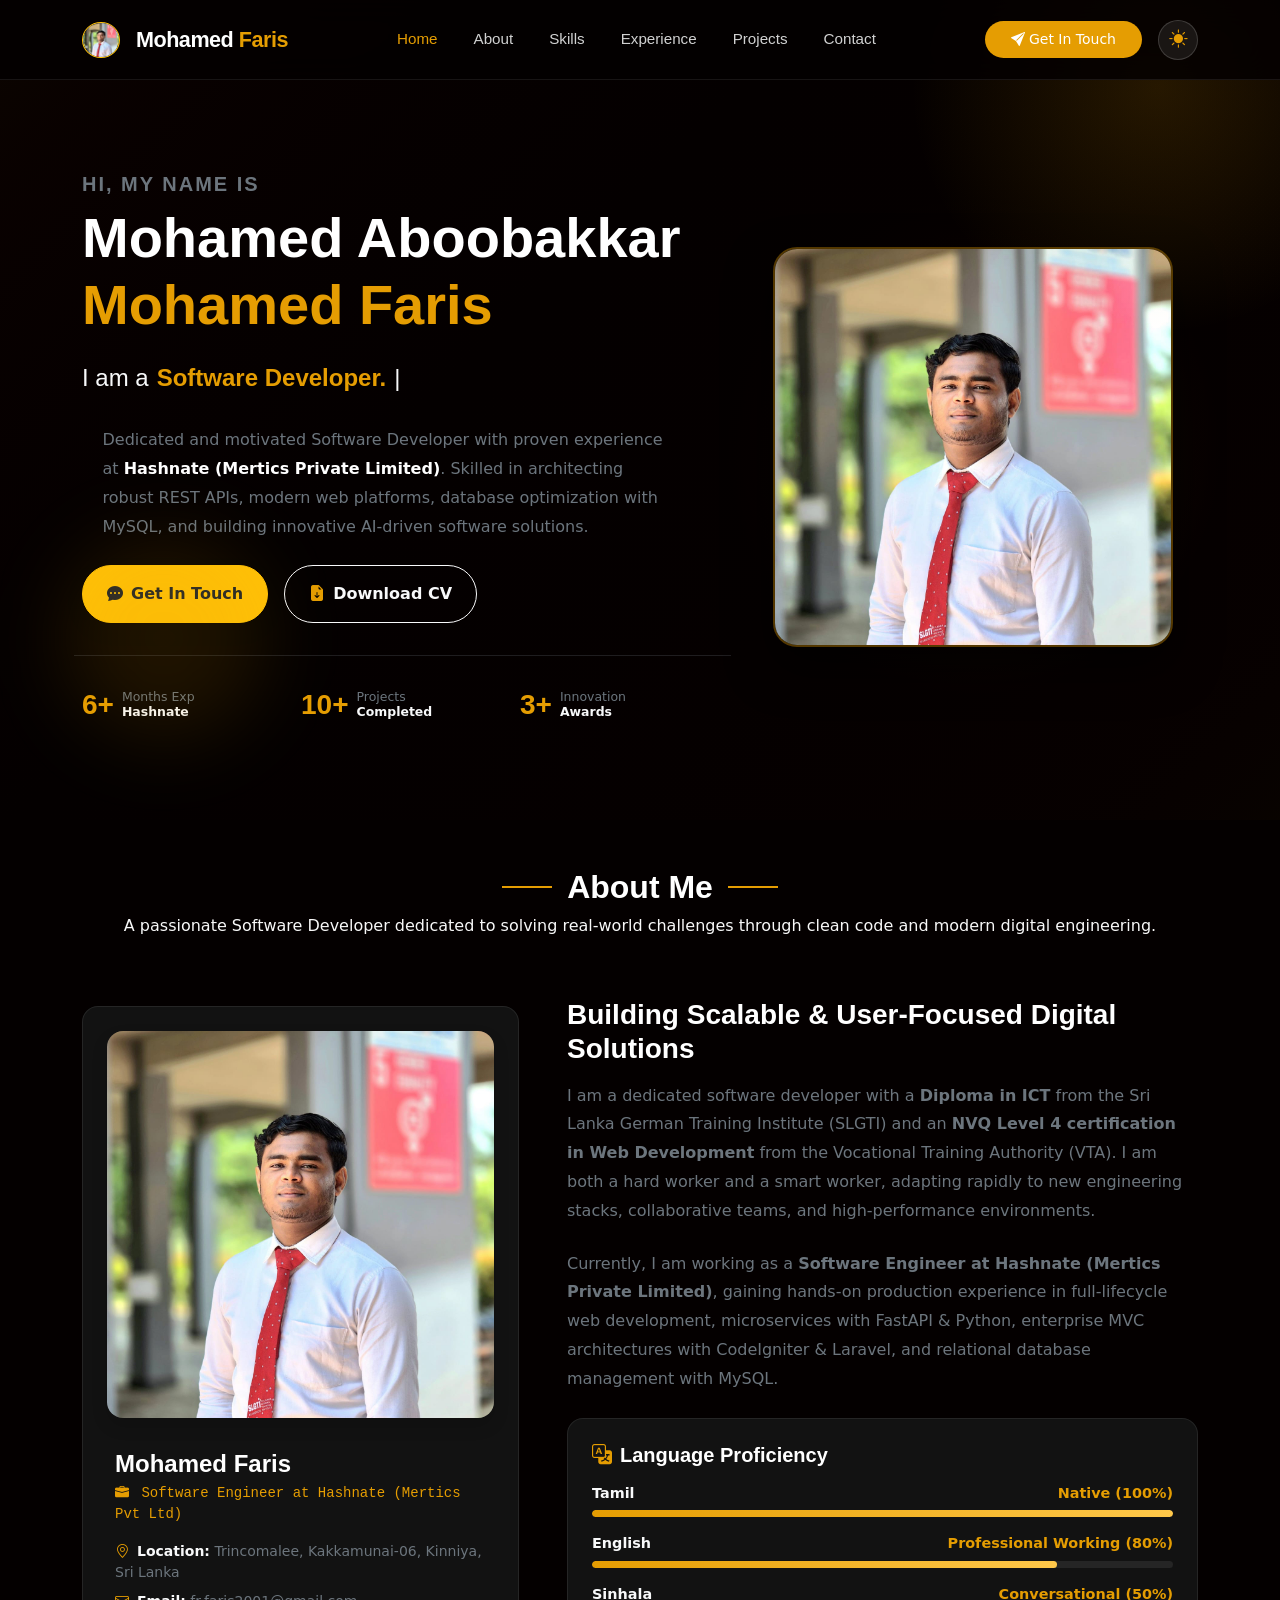
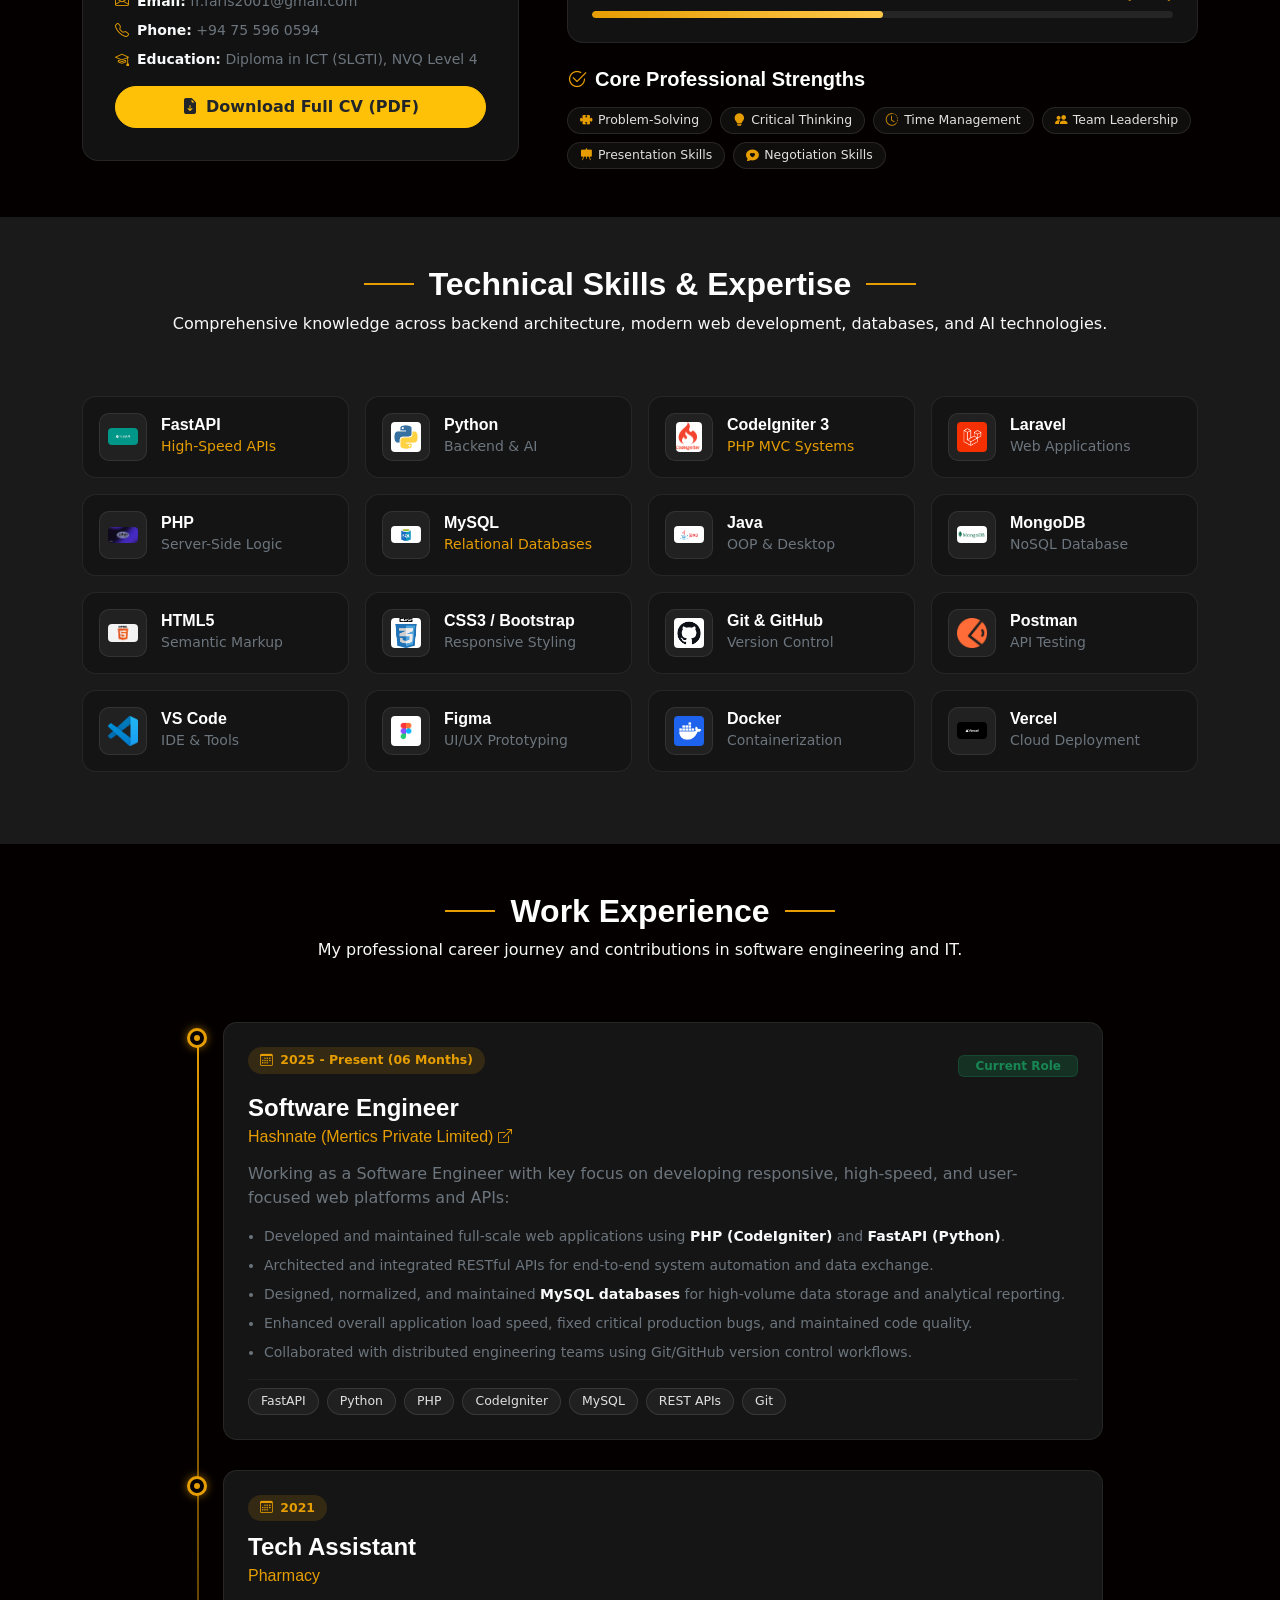
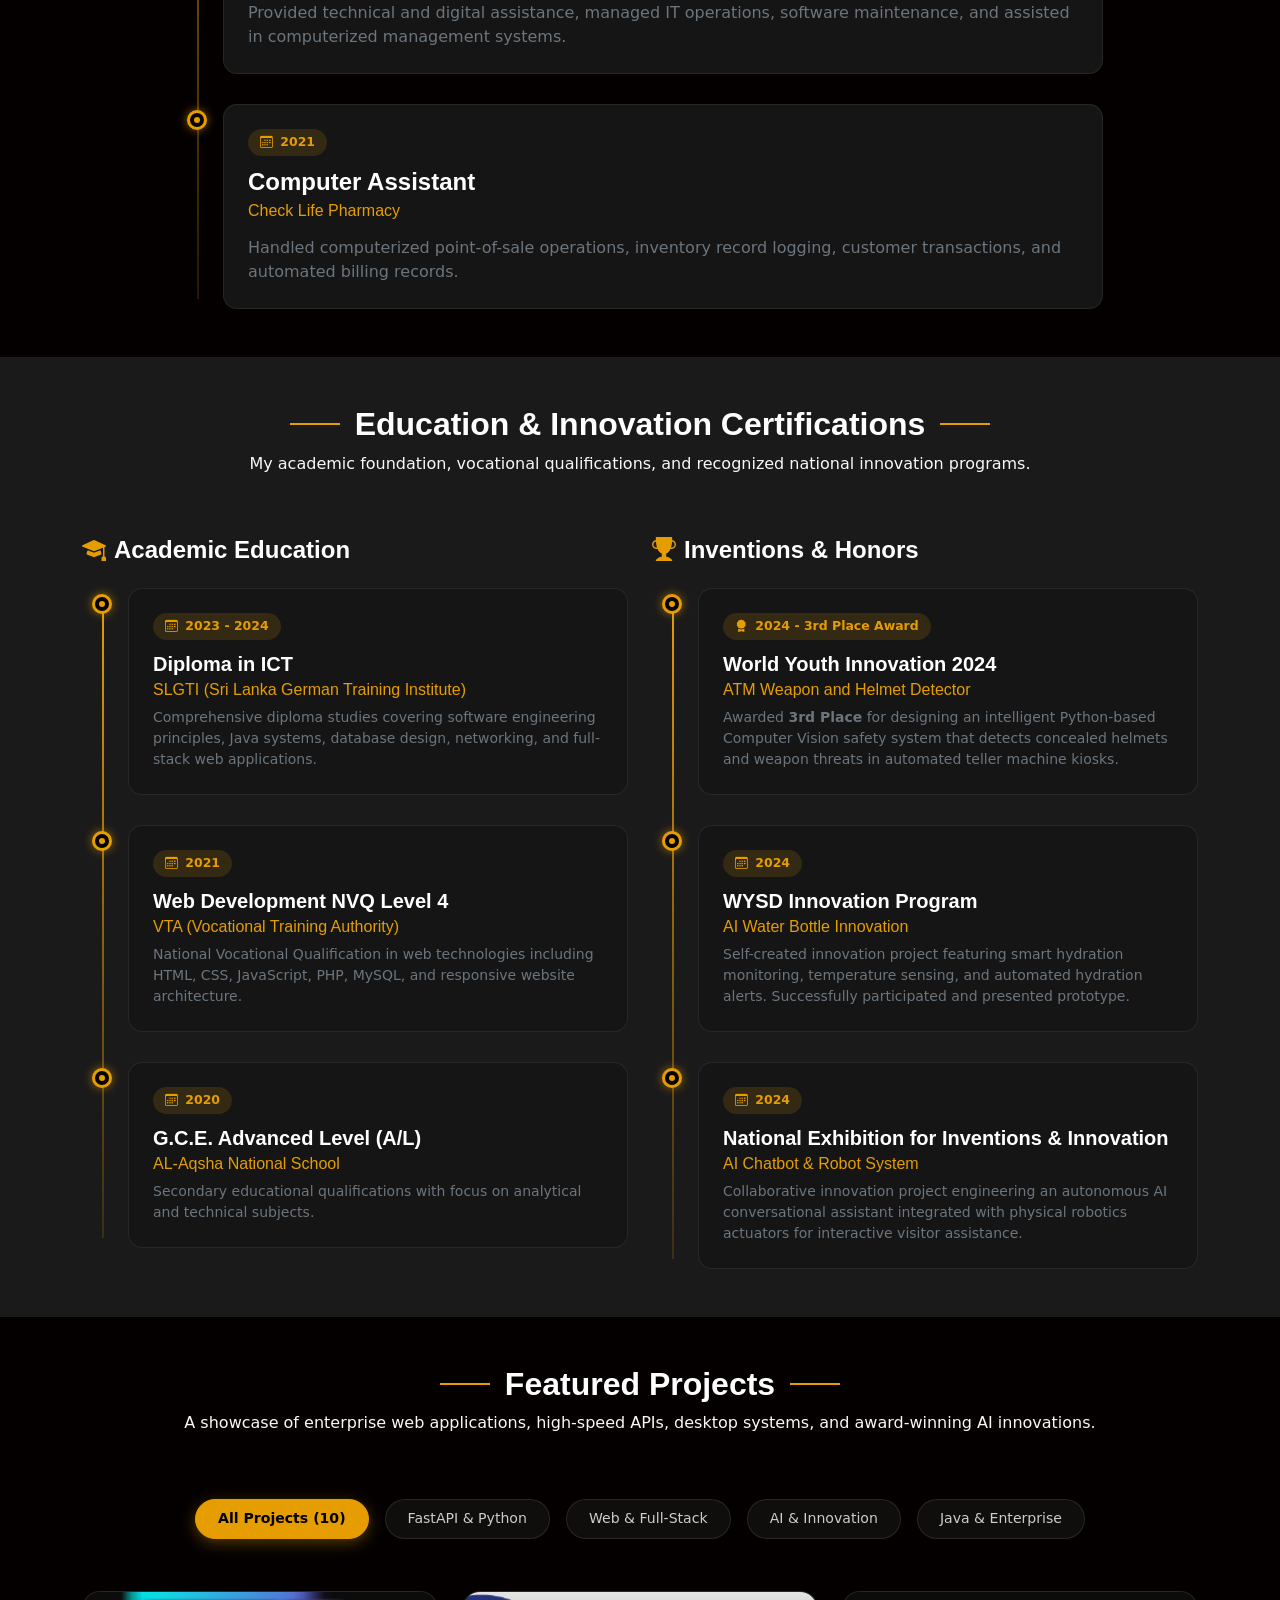
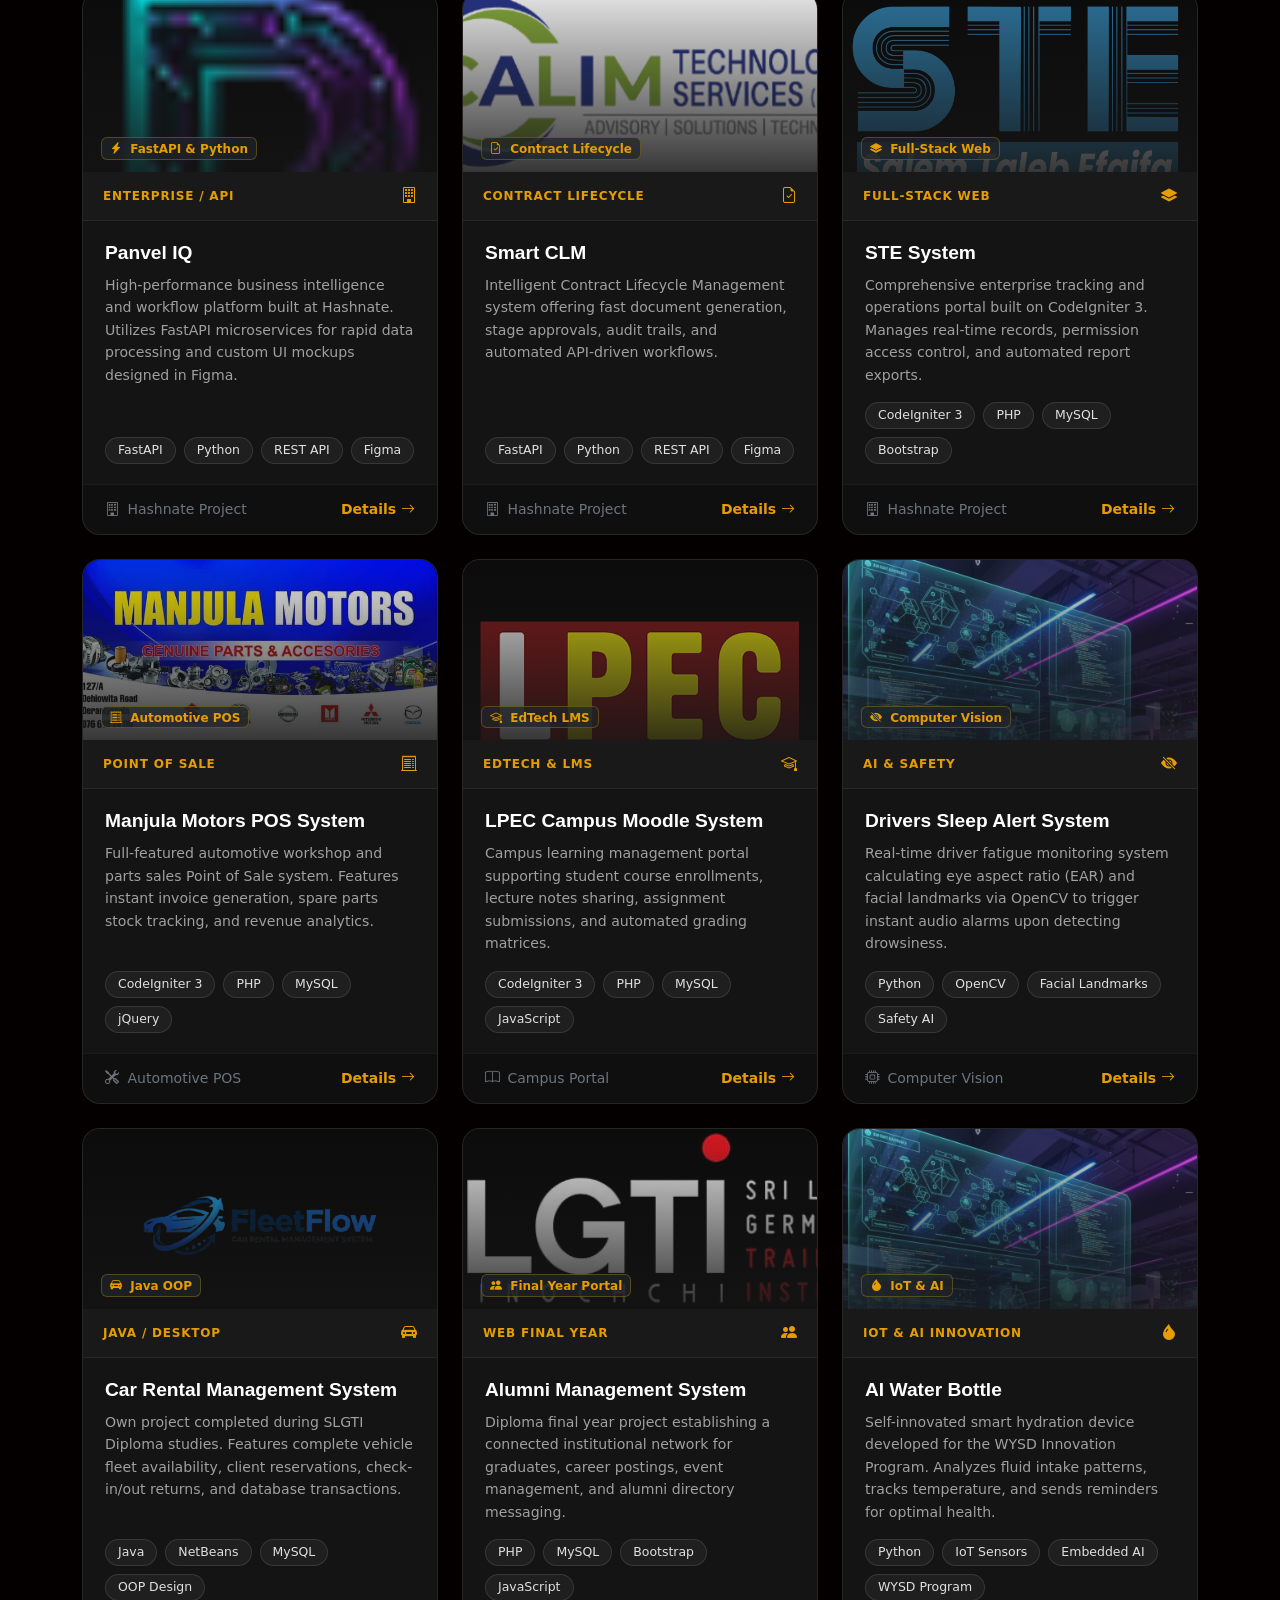
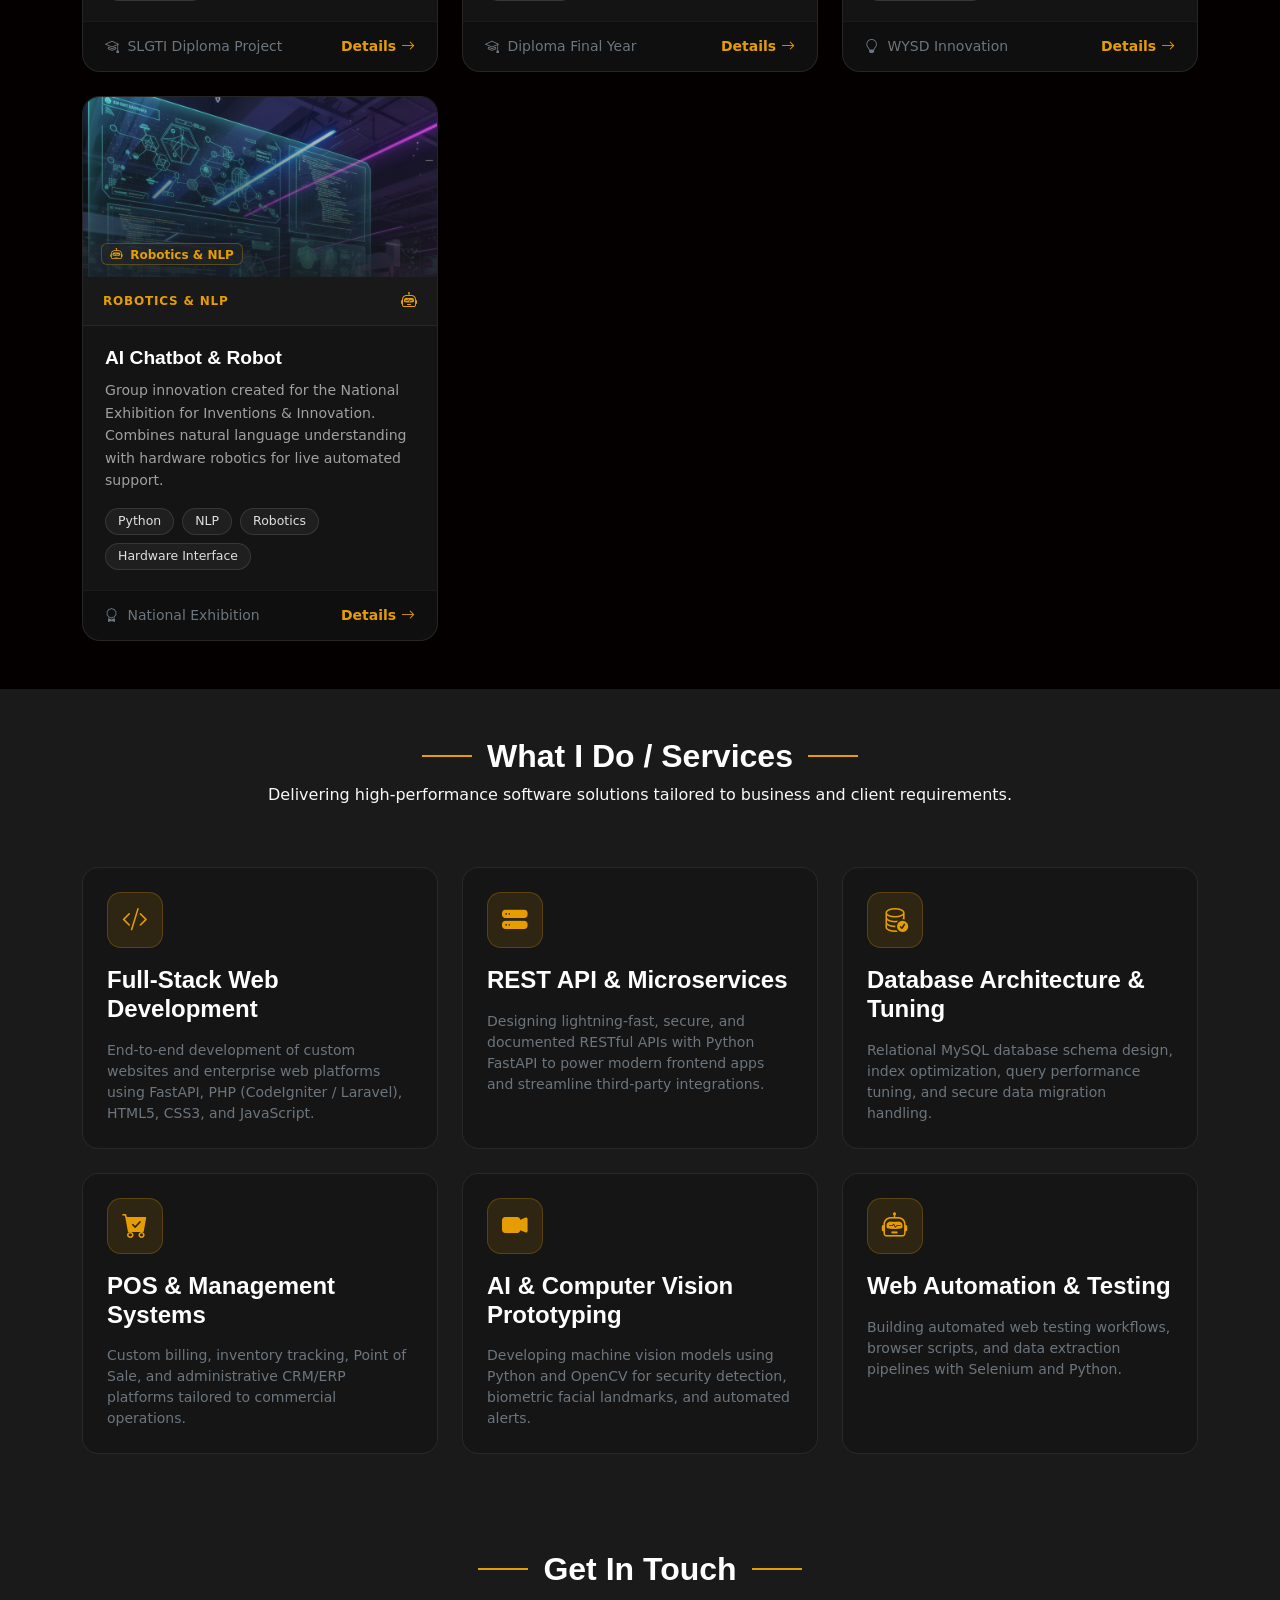
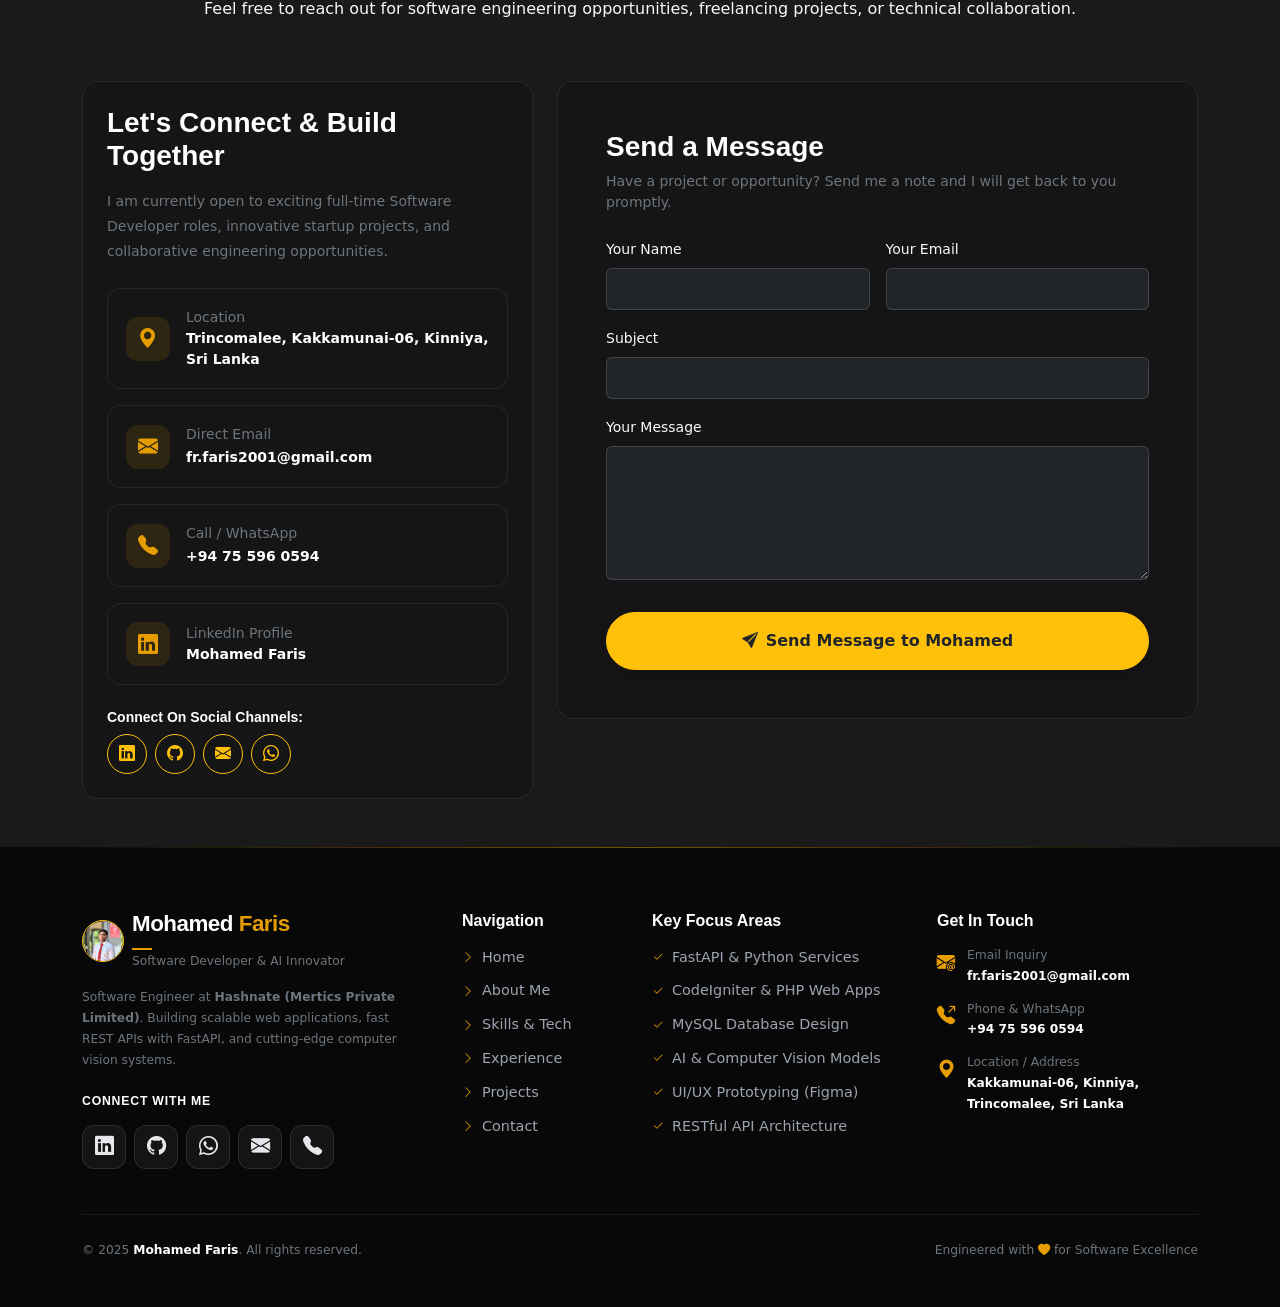
==== index.html @ 258b42d4 "feat: add new project preview images and format index.html" ====
<!DOCTYPE html>
<html lang="en">

<head>
  <meta charset="utf-8">
  <meta content="width=device-width, initial-scale=1.0" name="viewport">
  <title>Mohamed Faris | Software Developer Portfolio</title>
  <meta name="description"
    content="Portfolio of Mohamed Aboobakkar Mohamed Faris - Software Developer at Hashnate (Mertics Private Limited), specializing in FastAPI, Python, PHP, CodeIgniter, Laravel, MySQL, REST APIs, and AI solutions.">
  <meta name="keywords"
    content="Mohamed Faris, Software Developer, Hashnate, FastAPI, Python, PHP, CodeIgniter, Laravel, MySQL, Web Developer, Sri Lanka">

  <!-- Favicons -->
  <link href="assets/img/favicon.png" rel="icon">
  <link href="assets/img/apple-touch-icon.png" rel="apple-touch-icon">

  <!-- Fonts -->
  <link href="https://fonts.googleapis.com" rel="preconnect">
  <link href="https://fonts.gstatic.com" rel="preconnect" crossorigin>
  <link
    href="https://fonts.googleapis.com/css2?family=Plus+Jakarta+Sans:ital,wght@0,300;0,400;0,500;0,600;0,700;0,800;1,400;1,600&family=Space+Grotesk:wght@400;500;600;700&family=Fira+Code:wght@400;500;600&display=swap"
    rel="stylesheet">

  <!-- Vendor CSS Files -->
  <link href="assets/vendor/bootstrap/css/bootstrap.min.css" rel="stylesheet">
  <link href="assets/vendor/bootstrap-icons/bootstrap-icons.css" rel="stylesheet">
  <link href="assets/vendor/aos/aos.css" rel="stylesheet">
  <link href="assets/vendor/glightbox/css/glightbox.min.css" rel="stylesheet">
  <link href="assets/vendor/swiper/swiper-bundle.min.css" rel="stylesheet">

  <!-- Main CSS File -->
  <link href="assets/css/main.css" rel="stylesheet">
  <!-- Custom Portfolio CSS -->
  <link href="assets/css/portfolio-custom.css" rel="stylesheet">
  <script>
    (function () {
      const savedTheme = localStorage.getItem('portfolio-theme');
      if (savedTheme === 'light') {
        document.documentElement.classList.add('light-mode');
      }
    })();
  </script>
</head>

<body class="index-page">

  <!-- Header -->
  <header id="header" class="header d-flex align-items-center fixed-top">
    <div class="container position-relative d-flex align-items-center justify-content-between">

      <a href="index.html" class="logo d-flex align-items-center text-decoration-none">
        <div class="d-flex align-items-center gap-2">
          <img src="assets/img/person/mohamed_faris.jpg" alt="Mohamed Faris"
            class="rounded-circle border border-warning"
            style="width: 38px; height: 38px; object-fit: cover; object-position: top center;">
          <div>
            <h1 class="brand-name mb-0" style="font-size: 1.35rem;">Mohamed <span class="text-accent">Faris</span></h1>
          </div>
        </div>
      </a>

      <nav id="navmenu" class="navmenu">
        <ul>
          <li
            class="d-xl-none d-flex align-items-center justify-content-between pb-3 mb-2 border-bottom border-secondary border-opacity-25">
            <div class="d-flex align-items-center gap-2">
              <img src="assets/img/person/mohamed_faris.jpg" alt="Mohamed Faris"
                class="rounded-circle border border-warning"
                style="width: 32px; height: 32px; object-fit: cover; object-position: top center;">
              <span class="fw-bold text-white fs-6">Mohamed <span class="text-accent">Faris</span></span>
            </div>
            <button type="button"
              class="btn-close-menu btn btn-sm btn-outline-secondary rounded-circle d-flex align-items-center justify-content-center"
              style="width: 32px; height: 32px; padding: 0;" aria-label="Close Navigation">
              <i class="bi bi-x-lg text-white"></i>
            </button>
          </li>
          <li><a href="#hero" class="active"><i class="bi bi-house-door me-2 d-xl-none"></i>Home</a></li>
          <li><a href="#about"><i class="bi bi-person me-2 d-xl-none"></i>About</a></li>
          <li><a href="#skills"><i class="bi bi-lightning-charge me-2 d-xl-none"></i>Skills</a></li>
          <li><a href="#experience"><i class="bi bi-briefcase me-2 d-xl-none"></i>Experience</a></li>
          <li><a href="#projects"><i class="bi bi-folder-check me-2 d-xl-none"></i>Projects</a></li>
          <li><a href="#contact"><i class="bi bi-envelope me-2 d-xl-none"></i>Contact</a></li>
          <li class="d-xl-none mt-3 pt-3 border-top border-secondary border-opacity-25 text-center">
            <a href="#contact"
              class="btn btn-warning text-dark fw-bold rounded-pill px-4 py-2 w-100 d-inline-flex justify-content-center align-items-center gap-2">
              <i class="bi bi-send-fill"></i> Get In Touch
            </a>
          </li>
        </ul>
      </nav>

      <div class="header-actions d-flex align-items-center gap-2">
        <a class="btn-getstarted d-none d-lg-inline-flex" href="#contact"><i class="bi bi-send-fill me-1"></i> Get In
          Touch</a>
        <button id="theme-toggle" class="theme-toggle-btn" aria-label="Toggle Light / Dark Mode"
          title="Toggle Light / Dark Mode">
          <i class="bi bi-sun-fill" id="theme-icon"></i>
        </button>
        <button class="mobile-nav-toggle d-xl-none" aria-label="Toggle Navigation" title="Toggle Navigation">
          <i class="bi bi-list"></i>
        </button>
      </div>

    </div>
  </header>

  <main class="main">

    <!-- Hero Section -->
    <section id="hero" class="hero section pt-5">
      <div class="container pt-4">
        <div class="row align-items-center gy-5">

          <!-- Hero Left Content -->
          <div class="col-lg-7 text-start" data-aos="fade-right" data-aos-delay="100">
            <h5 class="text-secondary text-uppercase fw-semibold mb-2" style="letter-spacing: 2px;">Hi, my name is</h5>
            <h1 class="display-4 fw-bold text-white mb-3">
              Mohamed Aboobakkar<br>
              <span class="text-accent">Mohamed Faris</span>
            </h1>

            <div class="hero-subtitle-container mb-4">
              <h3 class="h4 text-light mb-0 d-flex flex-wrap align-items-center gap-2">
                <span>I am a</span>
                <span class="typed text-accent fw-bold"
                  data-typed-items="Software Developer.,Full-Stack Web Developer.,FastAPI & Python Engineer.,PHP & CodeIgniter Specialist.,AI & Computer Vision Innovator."></span>
              </h3>
            </div>

            <p class="hero-description text-secondary fs-6 mb-4 pe-lg-4" style="line-height: 1.8;">
              Dedicated and motivated Software Developer with proven experience at <strong class="text-white">Hashnate
                (Mertics Private Limited)</strong>.
              Skilled in architecting robust REST APIs, modern web platforms, database optimization with MySQL, and
              building innovative AI-driven software solutions.
            </p>

            <div class="d-flex flex-wrap gap-3 mb-5">
              <a href="#contact"
                class="btn btn-warning px-4 py-3 fw-bold rounded-pill shadow d-flex align-items-center gap-2 text-dark">
                <i class="bi bi-chat-dots-fill"></i>
                <span>Get In Touch</span>
              </a>
              <a href="assets/docs/Mohamed_Faris_CV.pdf" download="Mohamed_Faris_CV.pdf" target="_blank"
                class="btn btn-outline-light px-4 py-3 fw-semibold rounded-pill d-flex align-items-center gap-2">
                <i class="bi bi-file-earmark-arrow-down-fill text-accent"></i>
                <span>Download CV</span>
              </a>
            </div>

            <!-- Quick Stats -->
            <div class="row g-3 pt-3 border-top border-secondary border-opacity-25">
              <div class="col-4">
                <div class="d-flex align-items-center gap-2">
                  <h3 class="fw-bold text-accent mb-0"><span data-purecounter-start="0" data-purecounter-end="6"
                      data-purecounter-duration="1" class="purecounter">0</span>+</h3>
                  <div class="small text-secondary" style="font-size: 0.78rem; line-height: 1.2;">Months Exp<br><strong
                      class="text-light">Hashnate</strong></div>
                </div>
              </div>
              <div class="col-4">
                <div class="d-flex align-items-center gap-2">
                  <h3 class="fw-bold text-accent mb-0"><span data-purecounter-start="0" data-purecounter-end="10"
                      data-purecounter-duration="1" class="purecounter">0</span>+</h3>
                  <div class="small text-secondary" style="font-size: 0.78rem; line-height: 1.2;">Projects<br><strong
                      class="text-light">Completed</strong></div>
                </div>
              </div>
              <div class="col-4">
                <div class="d-flex align-items-center gap-2">
                  <h3 class="fw-bold text-accent mb-0"><span data-purecounter-start="0" data-purecounter-end="3"
                      data-purecounter-duration="1" class="purecounter">0</span>+</h3>
                  <div class="small text-secondary" style="font-size: 0.78rem; line-height: 1.2;">Innovation<br><strong
                      class="text-light">Awards</strong></div>
                </div>
              </div>
            </div>

          </div>

          <!-- Hero Right Showcase -->
          <div class="col-lg-5 text-center" data-aos="fade-left" data-aos-delay="200">
            <div class="hero-profile-container">
              <div class="hero-glow-bg"></div>
              <img src="assets/img/person/mohamed_faris.jpg" alt="Mohamed Faris" class="hero-profile-img">
            </div>
          </div>

        </div>
      </div>
    </section><!-- /Hero Section -->

    <!-- About Section -->
    <section id="about" class="about section py-5">

      <div class="container section-title" data-aos="fade-up">
        <h2>About Me</h2>
        <p>A passionate Software Developer dedicated to solving real-world challenges through clean code and modern
          digital engineering.</p>
      </div>

      <div class="container" data-aos="fade-up" data-aos-delay="100">
        <div class="row align-items-center g-lg-5 g-4">

          <div class="col-lg-5" data-aos="fade-right" data-aos-delay="200">
            <div class="glass-card p-4 text-center position-relative">
              <img src="assets/img/about/mohamed_faris.jpg" class="img-fluid rounded-4 mb-4 shadow"
                alt="Mohamed Faris - About">
              <div class="p-2 text-start">
                <h4 class="fw-bold text-white mb-1">Mohamed Faris</h4>
                <p class="text-accent mb-3 font-monospace small"><i class="bi bi-briefcase-fill me-1"></i> Software
                  Engineer at Hashnate (Mertics Pvt Ltd)</p>

                <div class="d-flex flex-column gap-2 text-secondary small mb-3">
                  <div><strong class="text-light"><i class="bi bi-geo-alt text-accent me-2"></i>Location:</strong>
                    Trincomalee, Kakkamunai-06, Kinniya, Sri Lanka</div>
                  <div><strong class="text-light"><i class="bi bi-envelope text-accent me-2"></i>Email:</strong>
                    fr.faris2001@gmail.com</div>
                  <div><strong class="text-light"><i class="bi bi-telephone text-accent me-2"></i>Phone:</strong> +94 75
                    596 0594</div>
                  <div><strong class="text-light"><i class="bi bi-mortarboard text-accent me-2"></i>Education:</strong>
                    Diploma in ICT (SLGTI), NVQ Level 4</div>
                </div>

                <a href="assets/docs/Mohamed_Faris_CV.pdf" download="Mohamed_Faris_CV.pdf" target="_blank"
                  class="btn btn-warning text-dark fw-bold rounded-pill w-100 py-2 d-flex align-items-center justify-content-center gap-2">
                  <i class="bi bi-file-earmark-arrow-down-fill"></i>
                  <span>Download Full CV (PDF)</span>
                </a>
              </div>
            </div>
          </div>

          <div class="col-lg-7" data-aos="fade-left" data-aos-delay="300">
            <div class="content">
              <h3 class="fw-bold text-white mb-3">Building Scalable & User-Focused Digital Solutions</h3>
              <p class="text-secondary fs-6 mb-4" style="line-height: 1.8;">
                I am a dedicated software developer with a <strong>Diploma in ICT</strong> from the Sri Lanka German
                Training Institute (SLGTI) and an <strong>NVQ Level 4 certification in Web Development</strong> from the
                Vocational Training Authority (VTA).
                I am both a hard worker and a smart worker, adapting rapidly to new engineering stacks, collaborative
                teams, and high-performance environments.
              </p>
              <p class="text-secondary fs-6 mb-4" style="line-height: 1.8;">
                Currently, I am working as a <strong>Software Engineer at Hashnate (Mertics Private Limited)</strong>,
                gaining hands-on production experience in full-lifecycle web development, microservices with FastAPI &
                Python, enterprise MVC architectures with CodeIgniter & Laravel, and relational database management with
                MySQL.
              </p>

              <!-- Language Competencies -->
              <div class="glass-card p-4 mb-4">
                <h5 class="fw-bold text-white mb-3"><i class="bi bi-translate text-accent me-2"></i>Language Proficiency
                </h5>

                <div class="lang-item">
                  <div class="lang-label">
                    <span class="text-light">Tamil</span>
                    <span class="text-accent">Native (100%)</span>
                  </div>
                  <div class="lang-bar">
                    <div class="lang-progress" style="width: 100%;"></div>
                  </div>
                </div>

                <div class="lang-item">
                  <div class="lang-label">
                    <span class="text-light">English</span>
                    <span class="text-accent">Professional Working (80%)</span>
                  </div>
                  <div class="lang-bar">
                    <div class="lang-progress" style="width: 80%;"></div>
                  </div>
                </div>

                <div class="lang-item mb-0">
                  <div class="lang-label">
                    <span class="text-light">Sinhala</span>
                    <span class="text-accent">Conversational (50%)</span>
                  </div>
                  <div class="lang-bar">
                    <div class="lang-progress" style="width: 50%;"></div>
                  </div>
                </div>
              </div>

              <!-- Professional Strengths -->
              <div>
                <h5 class="fw-bold text-white mb-3"><i class="bi bi-check2-circle text-accent me-2"></i>Core
                  Professional Strengths</h5>
                <div class="d-flex flex-wrap gap-2">
                  <span class="tech-pill"><i class="bi bi-puzzle-fill text-accent"></i> Problem-Solving</span>
                  <span class="tech-pill"><i class="bi bi-lightbulb-fill text-accent"></i> Critical Thinking</span>
                  <span class="tech-pill"><i class="bi bi-clock-history text-accent"></i> Time Management</span>
                  <span class="tech-pill"><i class="bi bi-people-fill text-accent"></i> Team Leadership</span>
                  <span class="tech-pill"><i class="bi bi-easel-fill text-accent"></i> Presentation Skills</span>
                  <span class="tech-pill"><i class="bi bi-chat-heart-fill text-accent"></i> Negotiation Skills</span>
                </div>
              </div>

            </div>
          </div>

        </div>
      </div>

    </section><!-- /About Section -->

    <!-- Skills Section -->
    <section id="skills" class="features section light-background py-5">

      <div class="container section-title" data-aos="fade-up">
        <h2>Technical Skills & Expertise</h2>
        <p>Comprehensive knowledge across backend architecture, modern web development, databases, and AI technologies.
        </p>
      </div>

      <div class="container" data-aos="fade-up" data-aos-delay="100">

        <!-- Skills Grid with Official Badges/Icons -->
        <div class="row g-3 mb-4">

          <div class="col-6 col-md-4 col-lg-3" data-aos="fade-up" data-aos-delay="100">
            <div class="skill-box-card">
              <div class="skill-logo-wrapper">
                <img src="assets/img/skills/fastapi.png" alt="FastAPI" class="skill-logo-img">
              </div>
              <div>
                <h6 class="fw-bold text-white mb-0">FastAPI</h6>
                <span class="text-accent small">High-Speed APIs</span>
              </div>
            </div>
          </div>

          <div class="col-6 col-md-4 col-lg-3" data-aos="fade-up" data-aos-delay="120">
            <div class="skill-box-card">
              <div class="skill-logo-wrapper">
                <img src="assets/img/skills/Pythonzz.png" alt="Python" class="skill-logo-img">
              </div>
              <div>
                <h6 class="fw-bold text-white mb-0">Python</h6>
                <span class="text-secondary small">Backend & AI</span>
              </div>
            </div>
          </div>

          <div class="col-6 col-md-4 col-lg-3" data-aos="fade-up" data-aos-delay="140">
            <div class="skill-box-card">
              <div class="skill-logo-wrapper">
                <img src="assets/img/skills/codeigniter.png" alt="CodeIgniter" class="skill-logo-img">
              </div>
              <div>
                <h6 class="fw-bold text-white mb-0">CodeIgniter 3</h6>
                <span class="text-accent small">PHP MVC Systems</span>
              </div>
            </div>
          </div>

          <div class="col-6 col-md-4 col-lg-3" data-aos="fade-up" data-aos-delay="160">
            <div class="skill-box-card">
              <div class="skill-logo-wrapper">
                <img src="assets/img/skills/laravel.png" alt="Laravel" class="skill-logo-img">
              </div>
              <div>
                <h6 class="fw-bold text-white mb-0">Laravel</h6>
                <span class="text-secondary small">Web Applications</span>
              </div>
            </div>
          </div>

          <div class="col-6 col-md-4 col-lg-3" data-aos="fade-up" data-aos-delay="180">
            <div class="skill-box-card">
              <div class="skill-logo-wrapper">
                <img src="assets/img/skills/PHP_Feature-Image-1024x536.jpg" alt="PHP" class="skill-logo-img">
              </div>
              <div>
                <h6 class="fw-bold text-white mb-0">PHP</h6>
                <span class="text-secondary small">Server-Side Logic</span>
              </div>
            </div>
          </div>

          <div class="col-6 col-md-4 col-lg-3" data-aos="fade-up" data-aos-delay="200">
            <div class="skill-box-card">
              <div class="skill-logo-wrapper">
                <img src="assets/img/skills/SQL.webp" alt="MySQL" class="skill-logo-img">
              </div>
              <div>
                <h6 class="fw-bold text-white mb-0">MySQL</h6>
                <span class="text-accent small">Relational Databases</span>
              </div>
            </div>
          </div>

          <div class="col-6 col-md-4 col-lg-3" data-aos="fade-up" data-aos-delay="220">
            <div class="skill-box-card">
              <div class="skill-logo-wrapper">
                <img src="assets/img/skills/Java.png" alt="Java" class="skill-logo-img">
              </div>
              <div>
                <h6 class="fw-bold text-white mb-0">Java</h6>
                <span class="text-secondary small">OOP & Desktop</span>
              </div>
            </div>
          </div>

          <div class="col-6 col-md-4 col-lg-3" data-aos="fade-up" data-aos-delay="240">
            <div class="skill-box-card">
              <div class="skill-logo-wrapper">
                <img src="assets/img/skills/MongoDB.png" alt="MongoDB" class="skill-logo-img">
              </div>
              <div>
                <h6 class="fw-bold text-white mb-0">MongoDB</h6>
                <span class="text-secondary small">NoSQL Database</span>
              </div>
            </div>
          </div>

          <div class="col-6 col-md-4 col-lg-3" data-aos="fade-up" data-aos-delay="260">
            <div class="skill-box-card">
              <div class="skill-logo-wrapper">
                <img src="assets/img/skills/html5-wow-image-w3c.jpg" alt="HTML5" class="skill-logo-img">
              </div>
              <div>
                <h6 class="fw-bold text-white mb-0">HTML5</h6>
                <span class="text-secondary small">Semantic Markup</span>
              </div>
            </div>
          </div>

          <div class="col-6 col-md-4 col-lg-3" data-aos="fade-up" data-aos-delay="280">
            <div class="skill-box-card">
              <div class="skill-logo-wrapper">
                <img src="assets/img/skills/CSS3.png" alt="CSS3" class="skill-logo-img">
              </div>
              <div>
                <h6 class="fw-bold text-white mb-0">CSS3 / Bootstrap</h6>
                <span class="text-secondary small">Responsive Styling</span>
              </div>
            </div>
          </div>

          <div class="col-6 col-md-4 col-lg-3" data-aos="fade-up" data-aos-delay="300">
            <div class="skill-box-card">
              <div class="skill-logo-wrapper">
                <img src="assets/img/skills/github.jpg" alt="Git & GitHub" class="skill-logo-img">
              </div>
              <div>
                <h6 class="fw-bold text-white mb-0">Git & GitHub</h6>
                <span class="text-secondary small">Version Control</span>
              </div>
            </div>
          </div>

          <div class="col-6 col-md-4 col-lg-3" data-aos="fade-up" data-aos-delay="320">
            <div class="skill-box-card">
              <div class="skill-logo-wrapper">
                <img src="assets/img/skills/Postman.png" alt="Postman" class="skill-logo-img">
              </div>
              <div>
                <h6 class="fw-bold text-white mb-0">Postman</h6>
                <span class="text-secondary small">API Testing</span>
              </div>
            </div>
          </div>

          <div class="col-6 col-md-4 col-lg-3" data-aos="fade-up" data-aos-delay="340">
            <div class="skill-box-card">
              <div class="skill-logo-wrapper">
                <img src="assets/img/skills/Visual_Studio_Code_1.35_icon.svg.png" alt="VS Code" class="skill-logo-img">
              </div>
              <div>
                <h6 class="fw-bold text-white mb-0">VS Code</h6>
                <span class="text-secondary small">IDE & Tools</span>
              </div>
            </div>
          </div>

          <div class="col-6 col-md-4 col-lg-3" data-aos="fade-up" data-aos-delay="360">
            <div class="skill-box-card">
              <div class="skill-logo-wrapper">
                <img src="assets/img/skills/Figma.avif" alt="Figma" class="skill-logo-img">
              </div>
              <div>
                <h6 class="fw-bold text-white mb-0">Figma</h6>
                <span class="text-secondary small">UI/UX Prototyping</span>
              </div>
            </div>
          </div>

          <div class="col-6 col-md-4 col-lg-3" data-aos="fade-up" data-aos-delay="380">
            <div class="skill-box-card">
              <div class="skill-logo-wrapper">
                <img src="assets/img/skills/Docker.jpg" alt="Docker" class="skill-logo-img">
              </div>
              <div>
                <h6 class="fw-bold text-white mb-0">Docker</h6>
                <span class="text-secondary small">Containerization</span>
              </div>
            </div>
          </div>

          <div class="col-6 col-md-4 col-lg-3" data-aos="fade-up" data-aos-delay="400">
            <div class="skill-box-card">
              <div class="skill-logo-wrapper">
                <img src="assets/img/skills/vercel0.avif" alt="Vercel" class="skill-logo-img">
              </div>
              <div>
                <h6 class="fw-bold text-white mb-0">Vercel</h6>
                <span class="text-secondary small">Cloud Deployment</span>
              </div>
            </div>
          </div>

        </div>

      </div>

    </section><!-- /Skills Section -->

    <!-- Experience Section -->
    <section id="experience" class="section py-5">

      <div class="container section-title" data-aos="fade-up">
        <h2>Work Experience</h2>
        <p>My professional career journey and contributions in software engineering and IT.</p>
      </div>

      <div class="container" data-aos="fade-up" data-aos-delay="100">

        <div class="row justify-content-center">
          <div class="col-lg-10">

            <div class="timeline-track">

              <!-- Exp 1: Hashnate -->
              <div class="timeline-item" data-aos="fade-up" data-aos-delay="150">
                <div class="timeline-marker"></div>
                <div class="timeline-card">
                  <div class="d-flex flex-wrap justify-content-between align-items-center mb-2">
                    <span class="timeline-date-badge"><i class="bi bi-calendar3 me-1"></i> 2025 - Present (06
                      Months)</span>
                    <span
                      class="badge bg-success bg-opacity-25 text-success border border-success border-opacity-25 px-3 py-1">Current
                      Role</span>
                  </div>
                  <h4 class="fw-bold text-white mb-1">Software Engineer</h4>
                  <h6 class="text-accent mb-3"><a href="https://hashnate.com/" target="_blank"
                      class="text-accent text-decoration-none">Hashnate (Mertics Private Limited) <i
                        class="bi bi-box-arrow-up-right small"></i></a></h6>
                  <p class="text-secondary mb-3">
                    Working as a Software Engineer with key focus on developing responsive, high-speed, and user-focused
                    web platforms and APIs:
                  </p>
                  <ul class="text-secondary small ps-3 mb-3 d-flex flex-column gap-2">
                    <li>Developed and maintained full-scale web applications using <strong class="text-light">PHP
                        (CodeIgniter)</strong> and <strong class="text-light">FastAPI (Python)</strong>.</li>
                    <li>Architected and integrated RESTful APIs for end-to-end system automation and data exchange.</li>
                    <li>Designed, normalized, and maintained <strong class="text-light">MySQL databases</strong> for
                      high-volume data storage and analytical reporting.</li>
                    <li>Enhanced overall application load speed, fixed critical production bugs, and maintained code
                      quality.</li>
                    <li>Collaborated with distributed engineering teams using Git/GitHub version control workflows.</li>
                  </ul>
                  <div class="d-flex flex-wrap gap-2 pt-2 border-top border-secondary border-opacity-10">
                    <span class="tech-pill">FastAPI</span>
                    <span class="tech-pill">Python</span>
                    <span class="tech-pill">PHP</span>
                    <span class="tech-pill">CodeIgniter</span>
                    <span class="tech-pill">MySQL</span>
                    <span class="tech-pill">REST APIs</span>
                    <span class="tech-pill">Git</span>
                  </div>
                </div>
              </div>

              <!-- Exp 2: Tech Assistant -->
              <div class="timeline-item" data-aos="fade-up" data-aos-delay="250">
                <div class="timeline-marker"></div>
                <div class="timeline-card">
                  <span class="timeline-date-badge"><i class="bi bi-calendar3 me-1"></i> 2021</span>
                  <h4 class="fw-bold text-white mb-1">Tech Assistant</h4>
                  <h6 class="text-accent mb-3">Pharmacy</h6>
                  <p class="text-secondary mb-0">
                    Provided technical and digital assistance, managed IT operations, software maintenance, and assisted
                    in computerized management systems.
                  </p>
                </div>
              </div>

              <!-- Exp 3: Computer Assistant -->
              <div class="timeline-item" data-aos="fade-up" data-aos-delay="350">
                <div class="timeline-marker"></div>
                <div class="timeline-card">
                  <span class="timeline-date-badge"><i class="bi bi-calendar3 me-1"></i> 2021</span>
                  <h4 class="fw-bold text-white mb-1">Computer Assistant</h4>
                  <h6 class="text-accent mb-3">Check Life Pharmacy</h6>
                  <p class="text-secondary mb-0">
                    Handled computerized point-of-sale operations, inventory record logging, customer transactions, and
                    automated billing records.
                  </p>
                </div>
              </div>

            </div>

          </div>
        </div>

      </div>

    </section><!-- /Experience Section -->

    <!-- Education & Certifications Section -->
    <section id="education" class="section light-background py-5">

      <div class="container section-title" data-aos="fade-up">
        <h2>Education & Innovation Certifications</h2>
        <p>My academic foundation, vocational qualifications, and recognized national innovation programs.</p>
      </div>

      <div class="container" data-aos="fade-up" data-aos-delay="100">

        <div class="row g-4">

          <!-- Education Column -->
          <div class="col-lg-6" data-aos="fade-right" data-aos-delay="200">
            <h4 class="fw-bold text-white mb-4 d-flex align-items-center gap-2">
              <i class="bi bi-mortarboard-fill text-accent"></i>
              <span>Academic Education</span>
            </h4>

            <div class="timeline-track">

              <div class="timeline-item">
                <div class="timeline-marker"></div>
                <div class="timeline-card">
                  <span class="timeline-date-badge"><i class="bi bi-calendar3 me-1"></i> 2023 - 2024</span>
                  <h5 class="fw-bold text-white mb-1">Diploma in ICT</h5>
                  <h6 class="text-accent mb-2">SLGTI (Sri Lanka German Training Institute)</h6>
                  <p class="text-secondary small mb-0">
                    Comprehensive diploma studies covering software engineering principles, Java systems, database
                    design, networking, and full-stack web applications.
                  </p>
                </div>
              </div>

              <div class="timeline-item">
                <div class="timeline-marker"></div>
                <div class="timeline-card">
                  <span class="timeline-date-badge"><i class="bi bi-calendar3 me-1"></i> 2021</span>
                  <h5 class="fw-bold text-white mb-1">Web Development NVQ Level 4</h5>
                  <h6 class="text-accent mb-2">VTA (Vocational Training Authority)</h6>
                  <p class="text-secondary small mb-0">
                    National Vocational Qualification in web technologies including HTML, CSS, JavaScript, PHP, MySQL,
                    and responsive website architecture.
                  </p>
                </div>
              </div>

              <div class="timeline-item">
                <div class="timeline-marker"></div>
                <div class="timeline-card">
                  <span class="timeline-date-badge"><i class="bi bi-calendar3 me-1"></i> 2020</span>
                  <h5 class="fw-bold text-white mb-1">G.C.E. Advanced Level (A/L)</h5>
                  <h6 class="text-accent mb-2">AL-Aqsha National School</h6>
                  <p class="text-secondary small mb-0">
                    Secondary educational qualifications with focus on analytical and technical subjects.
                  </p>
                </div>
              </div>

            </div>
          </div>

          <!-- Certifications & Awards Column -->
          <div class="col-lg-6" data-aos="fade-left" data-aos-delay="300">
            <h4 class="fw-bold text-white mb-4 d-flex align-items-center gap-2">
              <i class="bi bi-trophy-fill text-accent"></i>
              <span>Inventions & Honors</span>
            </h4>

            <div class="timeline-track">

              <div class="timeline-item">
                <div class="timeline-marker"></div>
                <div class="timeline-card">
                  <span class="timeline-date-badge"><i class="bi bi-award-fill me-1"></i> 2024 - 3rd Place Award</span>
                  <h5 class="fw-bold text-white mb-1">World Youth Innovation 2024</h5>
                  <h6 class="text-accent mb-2">ATM Weapon and Helmet Detector</h6>
                  <p class="text-secondary small mb-0">
                    Awarded <strong>3rd Place</strong> for designing an intelligent Python-based Computer Vision safety
                    system that detects concealed helmets and weapon threats in automated teller machine kiosks.
                  </p>
                </div>
              </div>

              <div class="timeline-item">
                <div class="timeline-marker"></div>
                <div class="timeline-card">
                  <span class="timeline-date-badge"><i class="bi bi-calendar3 me-1"></i> 2024</span>
                  <h5 class="fw-bold text-white mb-1">WYSD Innovation Program</h5>
                  <h6 class="text-accent mb-2">AI Water Bottle Innovation</h6>
                  <p class="text-secondary small mb-0">
                    Self-created innovation project featuring smart hydration monitoring, temperature sensing, and
                    automated hydration alerts. Successfully participated and presented prototype.
                  </p>
                </div>
              </div>

              <div class="timeline-item">
                <div class="timeline-marker"></div>
                <div class="timeline-card">
                  <span class="timeline-date-badge"><i class="bi bi-calendar3 me-1"></i> 2024</span>
                  <h5 class="fw-bold text-white mb-1">National Exhibition for Inventions & Innovation</h5>
                  <h6 class="text-accent mb-2">AI Chatbot & Robot System</h6>
                  <p class="text-secondary small mb-0">
                    Collaborative innovation project engineering an autonomous AI conversational assistant integrated
                    with physical robotics actuators for interactive visitor assistance.
                  </p>
                </div>
              </div>

            </div>
          </div>

        </div>

      </div>

    </section><!-- /Education & Certifications Section -->

    <!-- Projects Section -->
    <section id="projects" class="section py-5">

      <div class="container section-title" data-aos="fade-up">
        <h2>Featured Projects</h2>
        <p>A showcase of enterprise web applications, high-speed APIs, desktop systems, and award-winning AI
          innovations.</p>
      </div>

      <div class="container" data-aos="fade-up" data-aos-delay="100">

        <!-- Project Filter Buttons -->
        <div class="d-flex flex-wrap justify-content-center gap-2 mb-5">
          <button class="project-filter-btn active" data-filter="all">All Projects (10)</button>
          <button class="project-filter-btn" data-filter="fastapi">FastAPI & Python</button>
          <button class="project-filter-btn" data-filter="web">Web & Full-Stack</button>
          <button class="project-filter-btn" data-filter="ai">AI & Innovation</button>
          <button class="project-filter-btn" data-filter="enterprise">Java & Enterprise</button>
        </div>

        <!-- Project Grid -->
        <div class="row g-4" id="project-items-grid">

          <!-- Project 1: Panvel IQ -->
          <div class="col-lg-4 col-md-6 project-item" data-category="fastapi" data-aos="fade-up" data-aos-delay="100">
            <div class="project-card">
              <div class="project-thumb-wrapper">
                <img src="assets/img/projects/panvel_iq.png" alt="Panvel IQ Dashboard" class="project-thumb-img"
                  loading="lazy">
                <div class="project-thumb-overlay">
                  <span
                    class="badge bg-dark bg-opacity-75 text-accent border border-warning border-opacity-25 px-2 py-1 small">
                    <i class="bi bi-lightning-charge-fill me-1"></i> FastAPI & Python
                  </span>
                </div>
              </div>
              <div class="project-header-bar">
                <span class="project-category-tag">Enterprise / API</span>
                <i class="bi bi-building text-accent"></i>
              </div>
              <div class="project-body">
                <h4 class="project-title">Panvel IQ</h4>
                <p class="project-desc">
                  High-performance business intelligence and workflow platform built at Hashnate. Utilizes FastAPI
                  microservices for rapid data processing and custom UI mockups designed in Figma.
                </p>
                <div class="d-flex flex-wrap gap-2 mt-auto">
                  <span class="tech-pill">FastAPI</span>
                  <span class="tech-pill">Python</span>
                  <span class="tech-pill">REST API</span>
                  <span class="tech-pill">Figma</span>
                </div>
              </div>
              <div class="project-footer">
                <span class="small text-secondary"><i class="bi bi-building me-1"></i> Hashnate Project</span>
                <a href="#contact" class="text-accent text-decoration-none small fw-bold">Details <i
                    class="bi bi-arrow-right"></i></a>
              </div>
            </div>
          </div>

          <!-- Project 2: Smart CLM -->
          <div class="col-lg-4 col-md-6 project-item" data-category="fastapi enterprise" data-aos="fade-up"
            data-aos-delay="150">
            <div class="project-card">
              <div class="project-thumb-wrapper">
                <img src="assets/img/projects/smart_clm.png" alt="Smart CLM Platform" class="project-thumb-img"
                  loading="lazy">
                <div class="project-thumb-overlay">
                  <span
                    class="badge bg-dark bg-opacity-75 text-accent border border-warning border-opacity-25 px-2 py-1 small">
                    <i class="bi bi-file-earmark-check me-1"></i> Contract Lifecycle
                  </span>
                </div>
              </div>
              <div class="project-header-bar">
                <span class="project-category-tag">Contract Lifecycle</span>
                <i class="bi bi-file-earmark-check text-accent"></i>
              </div>
              <div class="project-body">
                <h4 class="project-title">Smart CLM</h4>
                <p class="project-desc">
                  Intelligent Contract Lifecycle Management system offering fast document generation, stage approvals,
                  audit trails, and automated API-driven workflows.
                </p>
                <div class="d-flex flex-wrap gap-2 mt-auto">
                  <span class="tech-pill">FastAPI</span>
                  <span class="tech-pill">Python</span>
                  <span class="tech-pill">REST API</span>
                  <span class="tech-pill">Figma</span>
                </div>
              </div>
              <div class="project-footer">
                <span class="small text-secondary"><i class="bi bi-building me-1"></i> Hashnate Project</span>
                <a href="#contact" class="text-accent text-decoration-none small fw-bold">Details <i
                    class="bi bi-arrow-right"></i></a>
              </div>
            </div>
          </div>

          <!-- Project 3: STE System -->
          <div class="col-lg-4 col-md-6 project-item" data-category="web enterprise" data-aos="fade-up"
            data-aos-delay="200">
            <div class="project-card">
              <div class="project-thumb-wrapper">
                <img src="assets/img/projects/ste_system.png" alt="STE System Portal" class="project-thumb-img"
                  loading="lazy">
                <div class="project-thumb-overlay">
                  <span
                    class="badge bg-dark bg-opacity-75 text-accent border border-warning border-opacity-25 px-2 py-1 small">
                    <i class="bi bi-layers-fill me-1"></i> Full-Stack Web
                  </span>
                </div>
              </div>
              <div class="project-header-bar">
                <span class="project-category-tag">Full-Stack Web</span>
                <i class="bi bi-layers-fill text-accent"></i>
              </div>
              <div class="project-body">
                <h4 class="project-title">STE System</h4>
                <p class="project-desc">
                  Comprehensive enterprise tracking and operations portal built on CodeIgniter 3. Manages real-time
                  records, permission access control, and automated report exports.
                </p>
                <div class="d-flex flex-wrap gap-2 mt-auto">
                  <span class="tech-pill">CodeIgniter 3</span>
                  <span class="tech-pill">PHP</span>
                  <span class="tech-pill">MySQL</span>
                  <span class="tech-pill">Bootstrap</span>
                </div>
              </div>
              <div class="project-footer">
                <span class="small text-secondary"><i class="bi bi-building me-1"></i> Hashnate Project</span>
                <a href="#contact" class="text-accent text-decoration-none small fw-bold">Details <i
                    class="bi bi-arrow-right"></i></a>
              </div>
            </div>
          </div>

          <!-- Project 4: Manjula Motors POS System -->
          <div class="col-lg-4 col-md-6 project-item" data-category="web enterprise" data-aos="fade-up"
            data-aos-delay="250">
            <div class="project-card">
              <div class="project-thumb-wrapper">
                <img src="assets/img/projects/manjula.jpg" alt="Manjula Motors POS" class="project-thumb-img"
                  loading="lazy">
                <div class="project-thumb-overlay">
                  <span
                    class="badge bg-dark bg-opacity-75 text-accent border border-warning border-opacity-25 px-2 py-1 small">
                    <i class="bi bi-receipt-cutoff me-1"></i> Automotive POS
                  </span>
                </div>
              </div>
              <div class="project-header-bar">
                <span class="project-category-tag">Point of Sale</span>
                <i class="bi bi-receipt-cutoff text-accent"></i>
              </div>
              <div class="project-body">
                <h4 class="project-title">Manjula Motors POS System</h4>
                <p class="project-desc">
                  Full-featured automotive workshop and parts sales Point of Sale system. Features instant invoice
                  generation, spare parts stock tracking, and revenue analytics.
                </p>
                <div class="d-flex flex-wrap gap-2 mt-auto">
                  <span class="tech-pill">CodeIgniter 3</span>
                  <span class="tech-pill">PHP</span>
                  <span class="tech-pill">MySQL</span>
                  <span class="tech-pill">jQuery</span>
                </div>
              </div>
              <div class="project-footer">
                <span class="small text-secondary"><i class="bi bi-tools me-1"></i> Automotive POS</span>
                <a href="#contact" class="text-accent text-decoration-none small fw-bold">Details <i
                    class="bi bi-arrow-right"></i></a>
              </div>
            </div>
          </div>

          <!-- Project 5: LPEC Campus Moodle System -->
          <div class="col-lg-4 col-md-6 project-item" data-category="web" data-aos="fade-up" data-aos-delay="300">
            <div class="project-card">
              <div class="project-thumb-wrapper">
                <img src="assets/img/projects/lpec_moodle.png" alt="LPEC Campus Moodle LMS" class="project-thumb-img"
                  loading="lazy">
                <div class="project-thumb-overlay">
                  <span
                    class="badge bg-dark bg-opacity-75 text-accent border border-warning border-opacity-25 px-2 py-1 small">
                    <i class="bi bi-mortarboard me-1"></i> EdTech LMS
                  </span>
                </div>
              </div>
              <div class="project-header-bar">
                <span class="project-category-tag">EdTech & LMS</span>
                <i class="bi bi-mortarboard text-accent"></i>
              </div>
              <div class="project-body">
                <h4 class="project-title">LPEC Campus Moodle System</h4>
                <p class="project-desc">
                  Campus learning management portal supporting student course enrollments, lecture notes sharing,
                  assignment submissions, and automated grading matrices.
                </p>
                <div class="d-flex flex-wrap gap-2 mt-auto">
                  <span class="tech-pill">CodeIgniter 3</span>
                  <span class="tech-pill">PHP</span>
                  <span class="tech-pill">MySQL</span>
                  <span class="tech-pill">JavaScript</span>
                </div>
              </div>
              <div class="project-footer">
                <span class="small text-secondary"><i class="bi bi-book me-1"></i> Campus Portal</span>
                <a href="#contact" class="text-accent text-decoration-none small fw-bold">Details <i
                    class="bi bi-arrow-right"></i></a>
              </div>
            </div>
          </div>


          <!-- Project 7: Drivers Sleep Alert System -->
          <div class="col-lg-4 col-md-6 project-item" data-category="ai" data-aos="fade-up" data-aos-delay="400">
            <div class="project-card">
              <div class="project-thumb-wrapper">
                <img src="assets/img/projects/ai_detector.png" alt="Drivers Sleep Alert System"
                  class="project-thumb-img" loading="lazy">
                <div class="project-thumb-overlay">
                  <span
                    class="badge bg-dark bg-opacity-75 text-accent border border-warning border-opacity-25 px-2 py-1 small">
                    <i class="bi bi-eye-slash-fill me-1"></i> Computer Vision
                  </span>
                </div>
              </div>
              <div class="project-header-bar">
                <span class="project-category-tag">AI & Safety</span>
                <i class="bi bi-eye-slash-fill text-accent"></i>
              </div>
              <div class="project-body">
                <h4 class="project-title">Drivers Sleep Alert System</h4>
                <p class="project-desc">
                  Real-time driver fatigue monitoring system calculating eye aspect ratio (EAR) and facial landmarks via
                  OpenCV to trigger instant audio alarms upon detecting drowsiness.
                </p>
                <div class="d-flex flex-wrap gap-2 mt-auto">
                  <span class="tech-pill">Python</span>
                  <span class="tech-pill">OpenCV</span>
                  <span class="tech-pill">Facial Landmarks</span>
                  <span class="tech-pill">Safety AI</span>
                </div>
              </div>
              <div class="project-footer">
                <span class="small text-secondary"><i class="bi bi-cpu me-1"></i> Computer Vision</span>
                <a href="#contact" class="text-accent text-decoration-none small fw-bold">Details <i
                    class="bi bi-arrow-right"></i></a>
              </div>
            </div>
          </div>

          <!-- Project 8: Car Rental Management System -->
          <div class="col-lg-4 col-md-6 project-item" data-category="enterprise" data-aos="fade-up"
            data-aos-delay="450">
            <div class="project-card">
              <div class="project-thumb-wrapper">
                <img src="assets/img/projects/car_rental.png" alt="Car Rental Management System"
                  class="project-thumb-img" loading="lazy">
                <div class="project-thumb-overlay">
                  <span
                    class="badge bg-dark bg-opacity-75 text-accent border border-warning border-opacity-25 px-2 py-1 small">
                    <i class="bi bi-car-front-fill me-1"></i> Java OOP
                  </span>
                </div>
              </div>
              <div class="project-header-bar">
                <span class="project-category-tag">Java / Desktop</span>
                <i class="bi bi-car-front-fill text-accent"></i>
              </div>
              <div class="project-body">
                <h4 class="project-title">Car Rental Management System</h4>
                <p class="project-desc">
                  Own project completed during SLGTI Diploma studies. Features complete vehicle fleet availability,
                  client reservations, check-in/out returns, and database transactions.
                </p>
                <div class="d-flex flex-wrap gap-2 mt-auto">
                  <span class="tech-pill">Java</span>
                  <span class="tech-pill">NetBeans</span>
                  <span class="tech-pill">MySQL</span>
                  <span class="tech-pill">OOP Design</span>
                </div>
              </div>
              <div class="project-footer">
                <span class="small text-secondary"><i class="bi bi-mortarboard me-1"></i> SLGTI Diploma Project</span>
                <a href="#contact" class="text-accent text-decoration-none small fw-bold">Details <i
                    class="bi bi-arrow-right"></i></a>
              </div>
            </div>
          </div>

          <!-- Project 9: Alumni Management System -->
          <div class="col-lg-4 col-md-6 project-item" data-category="web" data-aos="fade-up" data-aos-delay="500">
            <div class="project-card">
              <div class="project-thumb-wrapper">
                <img src="assets/img/projects/alumni_system.png" alt="Alumni Management System"
                  class="project-thumb-img" loading="lazy">
                <div class="project-thumb-overlay">
                  <span
                    class="badge bg-dark bg-opacity-75 text-accent border border-warning border-opacity-25 px-2 py-1 small">
                    <i class="bi bi-people-fill me-1"></i> Final Year Portal
                  </span>
                </div>
              </div>
              <div class="project-header-bar">
                <span class="project-category-tag">Web Final Year</span>
                <i class="bi bi-people-fill text-accent"></i>
              </div>
              <div class="project-body">
                <h4 class="project-title">Alumni Management System</h4>
                <p class="project-desc">
                  Diploma final year project establishing a connected institutional network for graduates, career
                  postings, event management, and alumni directory messaging.
                </p>
                <div class="d-flex flex-wrap gap-2 mt-auto">
                  <span class="tech-pill">PHP</span>
                  <span class="tech-pill">MySQL</span>
                  <span class="tech-pill">Bootstrap</span>
                  <span class="tech-pill">JavaScript</span>
                </div>
              </div>
              <div class="project-footer">
                <span class="small text-secondary"><i class="bi bi-mortarboard me-1"></i> Diploma Final Year</span>
                <a href="#contact" class="text-accent text-decoration-none small fw-bold">Details <i
                    class="bi bi-arrow-right"></i></a>
              </div>
            </div>
          </div>


          <!-- Project 11: AI Water Bottle -->
          <div class="col-lg-4 col-md-6 project-item" data-category="ai" data-aos="fade-up" data-aos-delay="600">
            <div class="project-card">
              <div class="project-thumb-wrapper">
                <img src="assets/img/projects/ai_detector.png" alt="AI Water Bottle Innovation"
                  class="project-thumb-img" loading="lazy">
                <div class="project-thumb-overlay">
                  <span
                    class="badge bg-dark bg-opacity-75 text-accent border border-warning border-opacity-25 px-2 py-1 small">
                    <i class="bi bi-droplet-fill me-1"></i> IoT & AI
                  </span>
                </div>
              </div>
              <div class="project-header-bar">
                <span class="project-category-tag">IoT & AI Innovation</span>
                <i class="bi bi-droplet-fill text-accent"></i>
              </div>
              <div class="project-body">
                <h4 class="project-title">AI Water Bottle</h4>
                <p class="project-desc">
                  Self-innovated smart hydration device developed for the WYSD Innovation Program. Analyzes fluid intake
                  patterns, tracks temperature, and sends reminders for optimal health.
                </p>
                <div class="d-flex flex-wrap gap-2 mt-auto">
                  <span class="tech-pill">Python</span>
                  <span class="tech-pill">IoT Sensors</span>
                  <span class="tech-pill">Embedded AI</span>
                  <span class="tech-pill">WYSD Program</span>
                </div>
              </div>
              <div class="project-footer">
                <span class="small text-secondary"><i class="bi bi-lightbulb me-1"></i> WYSD Innovation</span>
                <a href="#contact" class="text-accent text-decoration-none small fw-bold">Details <i
                    class="bi bi-arrow-right"></i></a>
              </div>
            </div>
          </div>

          <!-- Project 12: AI Chatbot & Robot -->
          <div class="col-lg-4 col-md-6 project-item" data-category="ai" data-aos="fade-up" data-aos-delay="650">
            <div class="project-card">
              <div class="project-thumb-wrapper">
                <img src="assets/img/projects/ai_detector.png" alt="AI Chatbot and Robot" class="project-thumb-img"
                  loading="lazy">
                <div class="project-thumb-overlay">
                  <span
                    class="badge bg-dark bg-opacity-75 text-accent border border-warning border-opacity-25 px-2 py-1 small">
                    <i class="bi bi-robot me-1"></i> Robotics & NLP
                  </span>
                </div>
              </div>
              <div class="project-header-bar">
                <span class="project-category-tag">Robotics & NLP</span>
                <i class="bi bi-robot text-accent"></i>
              </div>
              <div class="project-body">
                <h4 class="project-title">AI Chatbot & Robot</h4>
                <p class="project-desc">
                  Group innovation created for the National Exhibition for Inventions & Innovation. Combines natural
                  language understanding with hardware robotics for live automated support.
                </p>
                <div class="d-flex flex-wrap gap-2 mt-auto">
                  <span class="tech-pill">Python</span>
                  <span class="tech-pill">NLP</span>
                  <span class="tech-pill">Robotics</span>
                  <span class="tech-pill">Hardware Interface</span>
                </div>
              </div>
              <div class="project-footer">
                <span class="small text-secondary"><i class="bi bi-award me-1"></i> National Exhibition</span>
                <a href="#contact" class="text-accent text-decoration-none small fw-bold">Details <i
                    class="bi bi-arrow-right"></i></a>
              </div>
            </div>
          </div>

        </div>

      </div>

    </section><!-- /Projects Section -->

    <!-- Services Section -->
    <section id="services" class="services section light-background py-5">

      <div class="container section-title" data-aos="fade-up">
        <h2>What I Do / Services</h2>
        <p>Delivering high-performance software solutions tailored to business and client requirements.</p>
      </div>

      <div class="container" data-aos="fade-up" data-aos-delay="100">

        <div class="row g-4">

          <!-- Service 1 -->
          <div class="col-lg-4 col-md-6" data-aos="fade-up" data-aos-delay="100">
            <div class="glass-card p-4 h-100">
              <div class="service-icon-wrapper">
                <i class="bi bi-code-slash"></i>
              </div>
              <h4 class="fw-bold text-white mb-3">Full-Stack Web Development</h4>
              <p class="text-secondary small mb-0">
                End-to-end development of custom websites and enterprise web platforms using FastAPI, PHP (CodeIgniter /
                Laravel), HTML5, CSS3, and JavaScript.
              </p>
            </div>
          </div>

          <!-- Service 2 -->
          <div class="col-lg-4 col-md-6" data-aos="fade-up" data-aos-delay="200">
            <div class="glass-card p-4 h-100">
              <div class="service-icon-wrapper">
                <i class="bi bi-hdd-stack-fill"></i>
              </div>
              <h4 class="fw-bold text-white mb-3">REST API & Microservices</h4>
              <p class="text-secondary small mb-0">
                Designing lightning-fast, secure, and documented RESTful APIs with Python FastAPI to power modern
                frontend apps and streamline third-party integrations.
              </p>
            </div>
          </div>

          <!-- Service 3 -->
          <div class="col-lg-4 col-md-6" data-aos="fade-up" data-aos-delay="300">
            <div class="glass-card p-4 h-100">
              <div class="service-icon-wrapper">
                <i class="bi bi-database-check"></i>
              </div>
              <h4 class="fw-bold text-white mb-3">Database Architecture & Tuning</h4>
              <p class="text-secondary small mb-0">
                Relational MySQL database schema design, index optimization, query performance tuning, and secure data
                migration handling.
              </p>
            </div>
          </div>

          <!-- Service 4 -->
          <div class="col-lg-4 col-md-6" data-aos="fade-up" data-aos-delay="400">
            <div class="glass-card p-4 h-100">
              <div class="service-icon-wrapper">
                <i class="bi bi-cart-check-fill"></i>
              </div>
              <h4 class="fw-bold text-white mb-3">POS & Management Systems</h4>
              <p class="text-secondary small mb-0">
                Custom billing, inventory tracking, Point of Sale, and administrative CRM/ERP platforms tailored to
                commercial operations.
              </p>
            </div>
          </div>

          <!-- Service 5 -->
          <div class="col-lg-4 col-md-6" data-aos="fade-up" data-aos-delay="500">
            <div class="glass-card p-4 h-100">
              <div class="service-icon-wrapper">
                <i class="bi bi-camera-video-fill"></i>
              </div>
              <h4 class="fw-bold text-white mb-3">AI & Computer Vision Prototyping</h4>
              <p class="text-secondary small mb-0">
                Developing machine vision models using Python and OpenCV for security detection, biometric facial
                landmarks, and automated alerts.
              </p>
            </div>
          </div>

          <!-- Service 6 -->
          <div class="col-lg-4 col-md-6" data-aos="fade-up" data-aos-delay="600">
            <div class="glass-card p-4 h-100">
              <div class="service-icon-wrapper">
                <i class="bi bi-robot"></i>
              </div>
              <h4 class="fw-bold text-white mb-3">Web Automation & Testing</h4>
              <p class="text-secondary small mb-0">
                Building automated web testing workflows, browser scripts, and data extraction pipelines with Selenium
                and Python.
              </p>
            </div>
          </div>

        </div>

      </div>

    </section><!-- /Services Section -->

    <!-- Contact Section -->
    <section id="contact" class="contact section light-background py-5">

      <div class="container section-title" data-aos="fade-up">
        <h2>Get In Touch</h2>
        <p>Feel free to reach out for software engineering opportunities, freelancing projects, or technical
          collaboration.</p>
      </div>

      <div class="container" data-aos="fade-up" data-aos-delay="100">

        <div class="row g-4">

          <!-- Contact Left Details -->
          <div class="col-lg-5" data-aos="fade-right" data-aos-delay="200">
            <div class="glass-card p-4 h-100">
              <h3 class="fw-bold text-white mb-3">Let's Connect & Build Together</h3>
              <p class="text-secondary mb-4 small" style="line-height: 1.8;">
                I am currently open to exciting full-time Software Developer roles, innovative startup projects, and
                collaborative engineering opportunities.
              </p>

              <div class="d-flex flex-column gap-3 mb-4">

                <div class="contact-detail-card">
                  <div class="contact-icon-circle">
                    <i class="bi bi-geo-alt-fill"></i>
                  </div>
                  <div>
                    <div class="text-secondary small">Location</div>
                    <div class="fw-bold text-white small">Trincomalee, Kakkamunai-06, Kinniya, Sri Lanka</div>
                  </div>
                </div>

                <div class="contact-detail-card">
                  <div class="contact-icon-circle">
                    <i class="bi bi-envelope-fill"></i>
                  </div>
                  <div>
                    <div class="text-secondary small">Direct Email</div>
                    <a href="mailto:fr.faris2001@gmail.com"
                      class="fw-bold text-white text-decoration-none small">fr.faris2001@gmail.com</a>
                  </div>
                </div>

                <div class="contact-detail-card">
                  <div class="contact-icon-circle">
                    <i class="bi bi-telephone-fill"></i>
                  </div>
                  <div>
                    <div class="text-secondary small">Call / WhatsApp</div>
                    <a href="tel:+94755960594" class="fw-bold text-white text-decoration-none small">+94 75 596 0594</a>
                  </div>
                </div>

                <div class="contact-detail-card">
                  <div class="contact-icon-circle">
                    <i class="bi bi-linkedin"></i>
                  </div>
                  <div>
                    <div class="text-secondary small">LinkedIn Profile</div>
                    <div class="fw-bold text-white small">Mohamed Faris</div>
                  </div>
                </div>

              </div>

              <div>
                <h6 class="text-white small fw-bold mb-2">Connect On Social Channels:</h6>
                <div class="d-flex gap-2">
                  <a href="https://linkedin.com" target="_blank"
                    class="btn btn-outline-warning rounded-circle d-flex align-items-center justify-content-center"
                    style="width: 40px; height: 40px;"><i class="bi bi-linkedin"></i></a>
                  <a href="https://github.com" target="_blank"
                    class="btn btn-outline-warning rounded-circle d-flex align-items-center justify-content-center"
                    style="width: 40px; height: 40px;"><i class="bi bi-github"></i></a>
                  <a href="mailto:fr.faris2001@gmail.com"
                    class="btn btn-outline-warning rounded-circle d-flex align-items-center justify-content-center"
                    style="width: 40px; height: 40px;"><i class="bi bi-envelope-fill"></i></a>
                  <a href="tel:+94755960594"
                    class="btn btn-outline-warning rounded-circle d-flex align-items-center justify-content-center"
                    style="width: 40px; height: 40px;"><i class="bi bi-whatsapp"></i></a>
                </div>
              </div>

            </div>
          </div>

          <!-- Contact Right Form -->
          <div class="col-lg-7" data-aos="fade-left" data-aos-delay="300">
            <div class="glass-card p-4 p-md-5">
              <h3 class="fw-bold text-white mb-2">Send a Message</h3>
              <p class="text-secondary small mb-4">Have a project or opportunity? Send me a note and I will get back to
                you promptly.</p>

              <form id="portfolio-contact-form" class="php-email-form">
                <div class="row g-3">
                  <div class="col-md-6">
                    <label for="contactName" class="form-label text-light small">Your Name</label>
                    <input type="text" name="name"
                      class="form-control bg-dark text-white border-secondary border-opacity-50 py-2" id="contactName"
                      placeholder="e.g. John Doe" required>
                  </div>

                  <div class="col-md-6">
                    <label for="contactEmail" class="form-label text-light small">Your Email</label>
                    <input type="email" class="form-control bg-dark text-white border-secondary border-opacity-50 py-2"
                      name="email" id="contactEmail" placeholder="e.g. john@example.com" required>
                  </div>

                  <div class="col-12">
                    <label for="contactSubject" class="form-label text-light small">Subject</label>
                    <input type="text" class="form-control bg-dark text-white border-secondary border-opacity-50 py-2"
                      name="subject" id="contactSubject" placeholder="Software Engineering Project / Opportunity"
                      required>
                  </div>

                  <div class="col-12">
                    <label for="contactMessage" class="form-label text-light small">Your Message</label>
                    <textarea class="form-control bg-dark text-white border-secondary border-opacity-50" name="message"
                      id="contactMessage" rows="5" placeholder="Hi Mohamed, I would like to discuss..."
                      required></textarea>
                  </div>

                  <div class="col-12 my-2">
                    <div class="loading">Sending message...</div>
                    <div class="error-message">Failed to send message. Please try again or email directly to
                      fr.faris2001@gmail.com</div>
                    <div class="sent-message">Thank you! Your message has been sent successfully. I will get back to you
                      soon.</div>
                  </div>

                  <div class="col-12">
                    <button type="submit"
                      class="btn btn-warning w-100 py-3 fw-bold rounded-pill text-dark shadow d-flex align-items-center justify-content-center gap-2">
                      <i class="bi bi-send-fill"></i>
                      <span>Send Message to Mohamed</span>
                    </button>
                  </div>
                </div>
              </form>

            </div>
          </div>

        </div>

      </div>

    </section><!-- /Contact Section -->

  </main>

  <!-- Footer -->
  <footer id="footer" class="footer py-5">
    <div class="container pt-3">
      <div class="row g-4 justify-content-between">

        <!-- Col 1: Brand & Bio & Social Media -->
        <div class="col-lg-4 col-md-6">
          <div class="d-flex align-items-center gap-2 mb-3">
            <img src="assets/img/person/mohamed_faris.jpg" alt="Mohamed Faris"
              class="rounded-circle border border-warning"
              style="width: 42px; height: 42px; object-fit: cover; object-position: top center;">
            <div>
              <h4 class="brand-name mb-0" style="font-size: 1.4rem;">Mohamed <span class="text-accent">Faris</span></h4>
              <span class="text-secondary small">Software Developer & AI Innovator</span>
            </div>
          </div>
          <p class="text-secondary small mb-4 pe-lg-3" style="line-height: 1.7;">
            Software Engineer at <strong>Hashnate (Mertics Private Limited)</strong>. Building scalable web
            applications, fast REST APIs with FastAPI, and cutting-edge computer vision systems.
          </p>
          <div>
            <h6 class="text-white small fw-bold mb-3 text-uppercase" style="letter-spacing: 0.8px;">Connect With Me</h6>
            <div class="d-flex flex-wrap gap-2">
              <a href="https://www.linkedin.com" target="_blank" rel="noopener noreferrer" class="footer-social-btn"
                title="LinkedIn Profile" aria-label="LinkedIn">
                <i class="bi bi-linkedin"></i>
              </a>
              <a href="https://github.com" target="_blank" rel="noopener noreferrer" class="footer-social-btn"
                title="GitHub Profile" aria-label="GitHub">
                <i class="bi bi-github"></i>
              </a>
              <a href="https://wa.me/94755960594" target="_blank" rel="noopener noreferrer" class="footer-social-btn"
                title="WhatsApp Chat" aria-label="WhatsApp">
                <i class="bi bi-whatsapp"></i>
              </a>
              <a href="mailto:fr.faris2001@gmail.com" class="footer-social-btn" title="Send Email" aria-label="Email">
                <i class="bi bi-envelope-fill"></i>
              </a>
              <a href="tel:+94755960594" class="footer-social-btn" title="Call Direct" aria-label="Phone">
                <i class="bi bi-telephone-fill"></i>
              </a>
            </div>
          </div>
        </div>

        <!-- Col 2: Navigation Links -->
        <div class="col-lg-2 col-md-6 col-6">
          <h5 class="text-white fw-bold mb-3 fs-6">Navigation</h5>
          <ul class="list-unstyled mb-0 d-flex flex-column">
            <li><a href="#hero" class="footer-link"><i class="bi bi-chevron-right"></i> Home</a></li>
            <li><a href="#about" class="footer-link"><i class="bi bi-chevron-right"></i> About Me</a></li>
            <li><a href="#skills" class="footer-link"><i class="bi bi-chevron-right"></i> Skills & Tech</a></li>
            <li><a href="#experience" class="footer-link"><i class="bi bi-chevron-right"></i> Experience</a></li>
            <li><a href="#projects" class="footer-link"><i class="bi bi-chevron-right"></i> Projects</a></li>
            <li><a href="#contact" class="footer-link"><i class="bi bi-chevron-right"></i> Contact</a></li>
          </ul>
        </div>

        <!-- Col 3: Core Competencies -->
        <div class="col-lg-3 col-md-6 col-6">
          <h5 class="text-white fw-bold mb-3 fs-6">Key Focus Areas</h5>
          <ul class="list-unstyled mb-0 d-flex flex-column">
            <li><span class="footer-link"><i class="bi bi-check2 text-accent"></i> FastAPI & Python Services</span></li>
            <li><span class="footer-link"><i class="bi bi-check2 text-accent"></i> CodeIgniter & PHP Web Apps</span>
            </li>
            <li><span class="footer-link"><i class="bi bi-check2 text-accent"></i> MySQL Database Design</span></li>
            <li><span class="footer-link"><i class="bi bi-check2 text-accent"></i> AI & Computer Vision Models</span>
            </li>
            <li><span class="footer-link"><i class="bi bi-check2 text-accent"></i> UI/UX Prototyping (Figma)</span></li>
            <li><span class="footer-link"><i class="bi bi-check2 text-accent"></i> RESTful API Architecture</span></li>
          </ul>
        </div>

        <!-- Col 4: Get in Touch & Resume -->
        <div class="col-lg-3 col-md-6">
          <h5 class="text-white fw-bold mb-3 fs-6">Get In Touch</h5>
          <div class="footer-contact-item">
            <i class="bi bi-envelope-at-fill"></i>
            <div>
              <div class="text-secondary small">Email Inquiry</div>
              <a href="mailto:fr.faris2001@gmail.com"
                class="text-white text-decoration-none small fw-semibold">fr.faris2001@gmail.com</a>
            </div>
          </div>
          <div class="footer-contact-item">
            <i class="bi bi-telephone-outbound-fill"></i>
            <div>
              <div class="text-secondary small">Phone & WhatsApp</div>
              <a href="tel:+94755960594" class="text-white text-decoration-none small fw-semibold">+94 75 596 0594</a>
            </div>
          </div>
          <div class="footer-contact-item">
            <i class="bi bi-geo-alt-fill"></i>
            <div>
              <div class="text-secondary small">Location / Address</div>
              <span class="text-white small fw-semibold">Kakkamunai-06, Kinniya, Trincomalee, Sri Lanka</span>
            </div>
          </div>
        </div>

      </div>

      <!-- Footer Bottom Sub-row -->
      <div class="footer-bottom d-flex flex-column flex-md-row justify-content-between align-items-center gap-3">
        <div class="text-secondary small text-center text-md-start">
          &copy; 2025 <strong class="text-white">Mohamed Faris</strong>. All rights reserved.
        </div>
        <div class="text-secondary small text-center text-md-end">
          Engineered with <span class="text-accent"><i class="bi bi-heart-fill"></i></span> for Software Excellence
        </div>
      </div>

    </div>
  </footer>

  <!-- Scroll Top -->
  <a href="#" id="scroll-top" class="scroll-top d-flex align-items-center justify-content-center"><i
      class="bi bi-arrow-up-short"></i></a>

  <!-- Vendor JS Files -->
  <script src="assets/vendor/bootstrap/js/bootstrap.bundle.min.js"></script>
  <script src="assets/vendor/php-email-form/validate.js"></script>
  <script src="assets/vendor/aos/aos.js"></script>
  <script src="assets/vendor/glightbox/js/glightbox.min.js"></script>
  <script src="assets/vendor/purecounter/purecounter_vanilla.js"></script>
  <script src="assets/vendor/typed.js/typed.umd.js"></script>
  <script src="assets/vendor/swiper/swiper-bundle.min.js"></script>

  <!-- Main JS File -->
  <script src="assets/js/main.js"></script>

  <!-- Project Filtering Script -->
  <script>
    document.addEventListener('DOMContentLoaded', function () {
      const filterButtons = document.querySelectorAll('.project-filter-btn');
      const projectItems = document.querySelectorAll('.project-item');

      filterButtons.forEach(button => {
        button.addEventListener('click', function () {
          filterButtons.forEach(btn => btn.classList.remove('active'));
          this.classList.add('active');

          const filterValue = this.getAttribute('data-filter');

          projectItems.forEach(item => {
            const categories = item.getAttribute('data-category').split(' ');
            if (filterValue === 'all' || categories.includes(filterValue)) {
              item.style.display = 'block';
              item.classList.add('animate__animated', 'animate__fadeIn');
            } else {
              item.style.display = 'none';
            }
          });
        });
      });

      // Contact Form client feedback
      const contactForm = document.getElementById('portfolio-contact-form');
      if (contactForm) {
        contactForm.addEventListener('submit', function (e) {
          e.preventDefault();
          const loading = this.querySelector('.loading');
          const sentMessage = this.querySelector('.sent-message');
          const errorMessage = this.querySelector('.error-message');

          loading.style.display = 'block';
          errorMessage.style.display = 'none';
          sentMessage.style.display = 'none';

          setTimeout(() => {
            loading.style.display = 'none';
            sentMessage.style.display = 'block';
            contactForm.reset();
          }, 800);
        });
      }
    });
  </script>

</body>

</html>
---- assets/css/main.css ----
/**
* Template Name: Instant
* Template URL: https://bootstrapmade.com/newtemplate-bootstrap-website-template/
* Updated: Jun 11 2025 with Bootstrap v5.3.6
* Author: BootstrapMade.com
* License: https://bootstrapmade.com/license/
*/

/*--------------------------------------------------------------
# Font & Color Variables
# Help: https://bootstrapmade.com/color-system/
--------------------------------------------------------------*/
/* Fonts */
:root {
  --default-font: "Roboto",  system-ui, -apple-system, "Segoe UI", Roboto, "Helvetica Neue", Arial, "Noto Sans", "Liberation Sans", sans-serif, "Apple Color Emoji", "Segoe UI Emoji", "Segoe UI Symbol", "Noto Color Emoji";
  --heading-font: "Raleway",  sans-serif;
  --nav-font: "Raleway",  sans-serif;
}

/* Global Colors - The following color variables are used throughout the website. Updating them here will change the color scheme of the entire website */
:root { 
  --background-color: #040000; /* Background color for the entire website, including individual sections */
  --default-color: #f8f8f8; /* Default color used for the majority of the text content across the entire website */
  --heading-color: #ffffff; /* Color for headings, subheadings and title throughout the website */
  --accent-color: #e59d02; /* Accent color that represents your brand on the website. It's used for buttons, links, and other elements that need to stand out */
  --surface-color: #191919; /* The surface color is used as a background of boxed elements within sections, such as cards, icon boxes, or other elements that require a visual separation from the global background. */
  --contrast-color: #ffffff; /* Contrast color for text, ensuring readability against backgrounds of accent, heading, or default colors. */
}

/* Nav Menu Colors - The following color variables are used specifically for the navigation menu. They are separate from the global colors to allow for more customization options */
:root {
  --nav-color: #f8f8f8;  /* The default color of the main navmenu links */
  --nav-hover-color: #e59d02; /* Applied to main navmenu links when they are hovered over or active */
  --nav-mobile-background-color: #1b1a1a; /* Used as the background color for mobile navigation menu */
  --nav-dropdown-background-color: #1b1a1a; /* Used as the background color for dropdown items that appear when hovering over primary navigation items */
  --nav-dropdown-color: #f8f8f8; /* Used for navigation links of the dropdown items in the navigation menu. */
  --nav-dropdown-hover-color: #e59d02; /* Similar to --nav-hover-color, this color is applied to dropdown navigation links when they are hovered over. */
}

/* Color Presets - These classes override global colors when applied to any section or element, providing reuse of the sam color scheme. */

.light-background {
  --background-color: #1b1a1a;
  --surface-color: #282828;
}

.dark-background {
  --background-color: #000000;
  --default-color: #ffffff;
  --heading-color: #ffffff;
  --surface-color: #1b1b1b;
  --contrast-color: #ffffff;
}

/* Smooth scroll */
:root {
  scroll-behavior: smooth;
}

/*--------------------------------------------------------------
# General Styling & Shared Classes
--------------------------------------------------------------*/
body {
  color: var(--default-color);
  background-color: var(--background-color);
  font-family: var(--default-font);
}

a {
  color: var(--accent-color);
  text-decoration: none;
  transition: 0.3s;
}

a:hover {
  color: color-mix(in srgb, var(--accent-color), transparent 25%);
  text-decoration: none;
}

h1,
h2,
h3,
h4,
h5,
h6 {
  color: var(--heading-color);
  font-family: var(--heading-font);
}

/* PHP Email Form Messages
------------------------------*/
.php-email-form .error-message {
  display: none;
  background: #df1529;
  color: #ffffff;
  text-align: left;
  padding: 15px;
  margin-bottom: 24px;
  font-weight: 600;
}

.php-email-form .sent-message {
  display: none;
  color: #ffffff;
  background: #059652;
  text-align: center;
  padding: 15px;
  margin-bottom: 24px;
  font-weight: 600;
}

.php-email-form .loading {
  display: none;
  background: var(--surface-color);
  text-align: center;
  padding: 15px;
  margin-bottom: 24px;
}

.php-email-form .loading:before {
  content: "";
  display: inline-block;
  border-radius: 50%;
  width: 24px;
  height: 24px;
  margin: 0 10px -6px 0;
  border: 3px solid var(--accent-color);
  border-top-color: var(--surface-color);
  animation: php-email-form-loading 1s linear infinite;
}

@keyframes php-email-form-loading {
  0% {
    transform: rotate(0deg);
  }

  100% {
    transform: rotate(360deg);
  }
}

/*--------------------------------------------------------------
# Global Header
--------------------------------------------------------------*/
.header {
  --background-color: rgba(255, 255, 255, 0);
  color: var(--default-color);
  background-color: var(--background-color);
  padding: 15px 0;
  transition: all 0.5s;
  z-index: 997;
}

.header .logo {
  line-height: 1;
}

.header .logo img {
  max-height: 36px;
  margin-right: 8px;
}

.header .logo h1 {
  font-size: 30px;
  margin: 0;
  font-weight: 700;
  color: var(--heading-color);
}

.header .btn-getstarted,
.header .btn-getstarted:focus {
  color: var(--contrast-color);
  background: var(--accent-color);
  font-size: 14px;
  padding: 8px 26px;
  margin: 0;
  border-radius: 50px;
  transition: 0.3s;
}

.header .btn-getstarted:hover,
.header .btn-getstarted:focus:hover {
  color: var(--contrast-color);
  background: color-mix(in srgb, var(--accent-color), transparent 15%);
}


.scrolled .header::before {
  content: "";
  position: absolute;
  inset: 0;
  background: rgba(0, 0, 0, 0.6);
  backdrop-filter: blur(10px);
  -webkit-backdrop-filter: blur(10px);
  z-index: -1;
  pointer-events: none;
  border-bottom: 1px solid rgba(255, 255, 255, 0.1);
  /* optional border */
}

/*--------------------------------------------------------------
# Navigation Menu
--------------------------------------------------------------*/
/* Navmenu - Desktop */
@media (min-width: 1200px) {
  .navmenu {
    padding: 0;
  }

  .navmenu ul {
    margin: 0;
    padding: 0;
    display: flex;
    list-style: none;
    align-items: center;
  }

  .navmenu li {
    position: relative;
  }

  .navmenu a,
  .navmenu a:focus {
    color: var(--nav-color);
    padding: 18px 15px;
    font-size: 16px;
    font-family: var(--nav-font);
    font-weight: 600;
    display: flex;
    align-items: center;
    justify-content: space-between;
    white-space: nowrap;
    transition: 0.3s;
  }

  .navmenu a i,
  .navmenu a:focus i {
    font-size: 12px;
    line-height: 0;
    margin-left: 5px;
    transition: 0.3s;
  }

  .navmenu li:last-child a {
    padding-right: 0;
  }

  .navmenu li:hover>a,
  .navmenu .active,
  .navmenu .active:focus {
    color: var(--nav-hover-color);
  }

  .navmenu .dropdown ul {
    margin: 0;
    padding: 10px 0;
    background: var(--nav-dropdown-background-color);
    display: block;
    position: absolute;
    visibility: hidden;
    left: 14px;
    top: 130%;
    opacity: 0;
    transition: 0.3s;
    border-radius: 4px;
    z-index: 99;
    box-shadow: 0px 0px 30px rgba(0, 0, 0, 0.1);
  }

  .navmenu .dropdown ul li {
    min-width: 200px;
  }

  .navmenu .dropdown ul a {
    padding: 10px 20px;
    font-size: 15px;
    text-transform: none;
    color: var(--nav-dropdown-color);
  }

  .navmenu .dropdown ul a i {
    font-size: 12px;
  }

  .navmenu .dropdown ul a:hover,
  .navmenu .dropdown ul .active:hover,
  .navmenu .dropdown ul li:hover>a {
    color: var(--nav-dropdown-hover-color);
  }

  .navmenu .dropdown:hover>ul {
    opacity: 1;
    top: 100%;
    visibility: visible;
  }

  .navmenu .dropdown .dropdown ul {
    top: 0;
    left: -90%;
    visibility: hidden;
  }

  .navmenu .dropdown .dropdown:hover>ul {
    opacity: 1;
    top: 0;
    left: -100%;
    visibility: visible;
  }
}

/* Navmenu - Mobile */
@media (max-width: 1199px) {
  .mobile-nav-toggle {
    color: var(--nav-color);
    font-size: 28px;
    line-height: 0;
    margin-right: 10px;
    cursor: pointer;
    transition: color 0.3s;
  }

  .navmenu {
    padding: 0;
    z-index: 9997;
  }

  .navmenu ul {
    display: none;
    list-style: none;
    position: absolute;
    inset: 60px 20px 20px 20px;
    padding: 10px 0;
    margin: 0;
    border-radius: 6px;
    background-color: var(--nav-mobile-background-color);
    overflow-y: auto;
    transition: 0.3s;
    z-index: 9998;
    box-shadow: 0px 0px 30px rgba(0, 0, 0, 0.1);
  }

  .navmenu a,
  .navmenu a:focus {
    color: var(--nav-dropdown-color);
    padding: 10px 20px;
    font-family: var(--nav-font);
    font-size: 17px;
    font-weight: 500;
    display: flex;
    align-items: center;
    justify-content: space-between;
    white-space: nowrap;
    transition: 0.3s;
  }

  .navmenu a i,
  .navmenu a:focus i {
    font-size: 12px;
    line-height: 0;
    margin-left: 5px;
    width: 30px;
    height: 30px;
    display: flex;
    align-items: center;
    justify-content: center;
    border-radius: 50%;
    transition: 0.3s;
    background-color: color-mix(in srgb, var(--accent-color), transparent 90%);
  }

  .navmenu a i:hover,
  .navmenu a:focus i:hover {
    background-color: var(--accent-color);
    color: var(--contrast-color);
  }

  .navmenu a:hover,
  .navmenu .active,
  .navmenu .active:focus {
    color: var(--nav-dropdown-hover-color);
  }

  .navmenu .active i,
  .navmenu .active:focus i {
    background-color: var(--accent-color);
    color: var(--contrast-color);
    transform: rotate(180deg);
  }

  .navmenu .dropdown ul {
    position: static;
    display: none;
    z-index: 99;
    padding: 10px 0;
    margin: 10px 20px;
    background-color: var(--nav-dropdown-background-color);
    border: 1px solid color-mix(in srgb, var(--default-color), transparent 90%);
    box-shadow: none;
    transition: all 0.5s ease-in-out;
  }

  .navmenu .dropdown ul ul {
    background-color: rgba(33, 37, 41, 0.1);
  }

  .navmenu .dropdown>.dropdown-active {
    display: block;
    background-color: rgba(33, 37, 41, 0.03);
  }

  .mobile-nav-active {
    overflow: hidden;
  }

  .mobile-nav-active .mobile-nav-toggle {
    color: #fff;
    position: absolute;
    font-size: 32px;
    top: 15px;
    right: 15px;
    margin-right: 0;
    z-index: 9999;
  }

  .mobile-nav-active .navmenu {
    position: fixed;
    overflow: hidden;
    inset: 0;
    background: rgba(33, 37, 41, 0.8);
    transition: 0.3s;
  }

  .mobile-nav-active .navmenu>ul {
    display: block;
  }
}

/*--------------------------------------------------------------
# Global Footer
--------------------------------------------------------------*/
.footer {
  color: var(--default-color);
  background-color: var(--background-color);
  font-size: 14px;
  position: relative;
}

.footer .footer-top {
  background-color: color-mix(in srgb, var(--background-color), white 5%);
  padding-top: 50px;
}

.footer .footer-about .logo {
  line-height: 1;
  margin-bottom: 25px;
}

.footer .footer-about .logo img {
  max-height: 40px;
  margin-right: 6px;
}

.footer .footer-about .logo span {
  color: var(--heading-color);
  font-family: var(--heading-font);
  font-size: 26px;
  font-weight: 700;
  letter-spacing: 1px;
}

.footer .footer-about p {
  font-size: 14px;
  font-family: var(--heading-font);
}

.footer h4 {
  font-size: 16px;
  font-weight: 600;
  position: relative;
  padding-bottom: 12px;
  margin-bottom: 15px;
}

.footer h4::after {
  content: "";
  position: absolute;
  display: block;
  width: 20px;
  height: 2px;
  background: var(--accent-color);
  bottom: 0;
  left: 0;
}

.footer .footer-links {
  margin-bottom: 30px;
}

.footer .footer-links ul {
  list-style: none;
  padding: 0;
  margin: 0;
}

.footer .footer-links ul i {
  padding-right: 2px;
  font-size: 12px;
  line-height: 0;
}

.footer .footer-links ul li {
  padding: 10px 0;
  display: flex;
  align-items: center;
}

.footer .footer-links ul li:first-child {
  padding-top: 0;
}

.footer .footer-links ul a {
  color: color-mix(in srgb, var(--default-color), transparent 30%);
  display: inline-block;
  line-height: 1;
}

.footer .footer-links ul a:hover {
  color: var(--accent-color);
}

.footer .footer-contact p {
  margin-bottom: 5px;
}

.footer .copyright {
  padding: 30px 0;
}

.footer .copyright p {
  margin-bottom: 0;
}

.footer .credits {
  margin-top: 5px;
  font-size: 13px;
}

.footer .social-links a {
  font-size: 18px;
  display: inline-block;
  background: color-mix(in srgb, var(--default-color), transparent 92%);
  color: var(--accent-color);
  line-height: 1;
  padding: 8px 0;
  margin-right: 4px;
  border-radius: 4px;
  text-align: center;
  width: 36px;
  height: 36px;
  transition: 0.3s;
}

.footer .social-links a:hover {
  color: var(--contrast-color);
  background: var(--accent-color);
  text-decoration: none;
}

/*--------------------------------------------------------------
# Scroll Top Button
--------------------------------------------------------------*/
.scroll-top {
  position: fixed;
  visibility: hidden;
  opacity: 0;
  right: 15px;
  bottom: -15px;
  z-index: 99999;
  background-color: var(--accent-color);
  width: 44px;
  height: 44px;
  border-radius: 50px;
  transition: all 0.4s;
}

.scroll-top i {
  font-size: 24px;
  color: var(--contrast-color);
  line-height: 0;
}

.scroll-top:hover {
  background-color: color-mix(in srgb, var(--accent-color), transparent 20%);
  color: var(--contrast-color);
}

.scroll-top.active {
  visibility: visible;
  opacity: 1;
  bottom: 15px;
}

/*--------------------------------------------------------------
# Disable aos animation delay on mobile devices
--------------------------------------------------------------*/
@media screen and (max-width: 768px) {
  [data-aos-delay] {
    transition-delay: 0 !important;
  }
}

/*--------------------------------------------------------------
# Global Page Titles & Breadcrumbs
--------------------------------------------------------------*/
.page-title {
  color: var(--default-color);
  background-color: var(--background-color);
  padding: 170px 0 80px 0;
  text-align: center;
  position: relative;
}

.page-title h1 {
  font-size: 42px;
  font-weight: 700;
  margin-bottom: 10px;
}

.page-title .breadcrumbs ol {
  display: flex;
  flex-wrap: wrap;
  list-style: none;
  justify-content: center;
  padding: 0;
  margin: 0;
  font-size: 16px;
  font-weight: 400;
}

.page-title .breadcrumbs ol li+li {
  padding-left: 10px;
}

.page-title .breadcrumbs ol li+li::before {
  content: "/";
  display: inline-block;
  padding-right: 10px;
  color: color-mix(in srgb, var(--default-color), transparent 70%);
}

/*--------------------------------------------------------------
# Global Sections
--------------------------------------------------------------*/
section,
.section {
  color: var(--default-color);
  background-color: var(--background-color);
  padding: 60px 0;
  scroll-margin-top: 90px;
  overflow: clip;
}

@media (max-width: 1199px) {

  section,
  .section {
    scroll-margin-top: 66px;
  }
}

/*--------------------------------------------------------------
# Global Section Titles
--------------------------------------------------------------*/
.section-title {
  text-align: center;
  padding-bottom: 60px;
  position: relative;
}

.section-title h2 {
  font-size: 32px;
  font-weight: 700;
  position: relative;
}

.section-title h2:before,
.section-title h2:after {
  content: "";
  width: 50px;
  height: 2px;
  background: var(--accent-color);
  display: inline-block;
}

.section-title h2:before {
  margin: 0 15px 10px 0;
}

.section-title h2:after {
  margin: 0 0 10px 15px;
}

.section-title p {
  margin-bottom: 0;
}

/*--------------------------------------------------------------
# Hero Section
--------------------------------------------------------------*/
.hero {
  padding-top: 120px;
  min-height: 100vh;
  display: flex;
  align-items: center;
  position: relative;
  background: linear-gradient(135deg, color-mix(in srgb, var(--accent-color), transparent 96%) 0%, var(--background-color) 40%, color-mix(in srgb, var(--accent-color), transparent 98%) 100%);
  padding-bottom: 60px;
}

.hero::before {
  content: "";
  position: absolute;
  width: 500px;
  height: 500px;
  background: radial-gradient(circle, color-mix(in srgb, var(--accent-color), transparent 85%) 0%, transparent 70%);
  border-radius: 50%;
  top: -20%;
  right: -10%;
  animation: float 6s ease-in-out infinite;
  z-index: 1;
}

.hero::after {
  content: "";
  position: absolute;
  width: 200px;
  height: 200px;
  background: color-mix(in srgb, var(--accent-color), transparent 88%);
  border-radius: 50%;
  bottom: 10%;
  left: 5%;
  filter: blur(40px);
  animation: float 4s ease-in-out infinite reverse;
  z-index: 1;
}

.hero .hero-wrapper {
  width: 100%;
  max-width: 900px;
  margin: 0 auto;
}

.hero .hero-title {
  font-size: 48px;
  font-weight: 900;
  color: var(--heading-color);
  line-height: 1.1;
  margin-bottom: 25px;
  letter-spacing: -0.02em;
}

@media (max-width: 768px) {
  .hero .hero-title {
    font-size: 36px;
  }
}

@media (max-width: 575px) {
  .hero .hero-title {
    font-size: 28px;
  }
}

.hero .hero-title .typed {
  background: linear-gradient(135deg, var(--accent-color) 0%, color-mix(in srgb, var(--accent-color), #8b5cf6 50%) 100%);
  -webkit-background-clip: text;
  -webkit-text-fill-color: transparent;
  background-clip: text;
  position: relative;
}

.hero .hero-title .typed::after {
  content: "";
  position: absolute;
  bottom: -5px;
  left: 0;
  width: 100%;
  height: 4px;
  background: linear-gradient(135deg, var(--accent-color) 0%, color-mix(in srgb, var(--accent-color), #8b5cf6 50%) 100%);
  border-radius: 2px;
}

.hero .hero-description {
  font-size: 1.2rem;
  color: color-mix(in srgb, var(--default-color), transparent 20%);
  line-height: 1.6;
  margin-bottom: 40px;
  max-width: 600px;
  margin-left: auto;
  margin-right: auto;
}

.hero .hero-actions {
  display: flex;
  gap: 20px;
  justify-content: center;
  margin-bottom: 60px;
}

.hero .hero-actions .action-btn {
  display: inline-flex;
  align-items: center;
  gap: 10px;
  padding: 16px 32px;
  border-radius: 50px;
  font-weight: 600;
  font-size: 16px;
  transition: all 0.3s ease;
  text-decoration: none;
  position: relative;
  overflow: hidden;
}

.hero .hero-actions .action-btn.primary {
  background: var(--accent-color);
  color: var(--contrast-color);
  border: 2px solid var(--accent-color);
}

.hero .hero-actions .action-btn.primary::before {
  content: "";
  position: absolute;
  inset: 0;
  background: linear-gradient(135deg, color-mix(in srgb, var(--accent-color), #8b5cf6 30%) 0%, var(--accent-color) 100%);
  opacity: 0;
  transition: opacity 0.3s ease;
}

.hero .hero-actions .action-btn.primary span,
.hero .hero-actions .action-btn.primary i {
  position: relative;
  z-index: 1;
}

.hero .hero-actions .action-btn.primary:hover {
  transform: translateY(-2px);
  box-shadow: 0 10px 30px color-mix(in srgb, var(--accent-color), transparent 60%);
}

.hero .hero-actions .action-btn.primary:hover::before {
  opacity: 1;
}

.hero .hero-actions .action-btn.secondary {
  background: transparent;
  color: var(--default-color);
  border: 2px solid color-mix(in srgb, var(--default-color), transparent 80%);
}

.hero .hero-actions .action-btn.secondary:hover {
  background: var(--surface-color);
  border-color: var(--accent-color);
  color: var(--accent-color);
  transform: translateY(-2px);
  box-shadow: 0 8px 25px color-mix(in srgb, var(--default-color), transparent 90%);
}

.hero .hero-image-showcase {
  position: relative;
}

.hero .hero-image-showcase .image-wrapper {
  position: relative;
  background: var(--surface-color);
  border-radius: 20px;
  padding: 15px;
  box-shadow: 0 20px 60px color-mix(in srgb, var(--default-color), transparent 88%);
  border: 1px solid color-mix(in srgb, var(--default-color), transparent 92%);
}

.hero .hero-image-showcase .image-wrapper img {
  border-radius: 15px;
  width: 100%;
  height: auto;
}

.hero .hero-image-showcase .floating-card {
  position: absolute;
  background: var(--surface-color);
  border: 1px solid color-mix(in srgb, var(--default-color), transparent 90%);
  border-radius: 15px;
  padding: 20px;
  box-shadow: 0 8px 30px color-mix(in srgb, var(--default-color), transparent 85%);
  backdrop-filter: blur(10px);
}

.hero .hero-image-showcase .floating-card.card-1 {
  top: 20%;
  left: -60px;
  animation: float 3s ease-in-out infinite;
}

.hero .hero-image-showcase .floating-card.card-2 {
  bottom: 15%;
  right: -60px;
  animation: float 3s ease-in-out infinite reverse;
}

.hero .hero-image-showcase .floating-card .card-content {
  display: flex;
  align-items: center;
  gap: 15px;
}

.hero .hero-image-showcase .floating-card .card-content .card-icon {
  background: color-mix(in srgb, var(--accent-color), transparent 90%);
  width: 50px;
  height: 50px;
  border-radius: 12px;
  display: flex;
  align-items: center;
  justify-content: center;
}

.hero .hero-image-showcase .floating-card .card-content .card-icon i {
  color: var(--accent-color);
  font-size: 20px;
}

.hero .hero-image-showcase .floating-card .card-content .card-info h4 {
  font-size: 1.5rem;
  font-weight: 700;
  color: var(--heading-color);
  margin: 0;
  line-height: 1;
}

.hero .hero-image-showcase .floating-card .card-content .card-info p {
  margin: 5px 0 0;
  color: color-mix(in srgb, var(--default-color), transparent 40%);
  font-size: 0.85rem;
  white-space: nowrap;
}

@keyframes float {

  0%,
  100% {
    transform: translateY(0px);
  }

  50% {
    transform: translateY(-15px);
  }
}

@keyframes pulse {

  0%,
  100% {
    opacity: 0.4;
  }

  50% {
    opacity: 0.8;
  }
}

@media (max-width: 991px) {
  .hero {
    min-height: auto;
  }

  .hero .floating-card.card-1 {
    left: -30px;
    top: 10%;
  }

  .hero .floating-card.card-2 {
    right: -30px;
    bottom: 10%;
  }

  .hero .hero-actions {
    margin-bottom: 40px;
  }
}

@media (max-width: 768px) {
  .hero .hero-actions {
    flex-direction: column;
    align-items: center;
    gap: 15px;
  }

  .hero .hero-actions .action-btn {
    width: 100%;
    max-width: 280px;
    justify-content: center;
  }

  .hero .floating-card {
    display: none;
  }
}

@media (max-width: 576px) {
  .hero {
    padding: 100px 0 30px;
  }

  .hero .hero-badge {
    margin-bottom: 20px;
  }

  .hero .hero-description {
    font-size: 1.1rem;
    margin-bottom: 30px;
  }

  .hero .hero-actions {
    margin-bottom: 30px;
  }
}

/*--------------------------------------------------------------
# About Section
--------------------------------------------------------------*/
.about .image-wrapper {
  position: relative;
  overflow: hidden;
  border-radius: 8px;
  box-shadow: 0 15px 30px rgba(0, 0, 0, 0.1);
  transition: transform 0.3s ease-in-out;
}

.about .image-wrapper:hover {
  transform: translateY(-5px);
}

.about .content h2 {
  font-weight: 700;
  position: relative;
  display: inline-block;
}

.about .content h2:after {
  content: "";
  position: absolute;
  width: 50px;
  height: 3px;
  background-color: var(--accent-color);
  left: 0;
  bottom: -10px;
}

.about .content h5 {
  font-weight: 500;
  color: color-mix(in srgb, var(--heading-color), transparent 20%);
}

.about .content p {
  font-size: 1rem;
  line-height: 1.8;
  margin-bottom: 1.5rem;
}

.about .features-list {
  margin-top: 2rem;
}

.about .features-list .feature-item {
  padding: 20px;
  background-color: var(--surface-color);
  border-radius: 8px;
  box-shadow: 0 5px 15px rgba(0, 0, 0, 0.05);
  transition: all 0.3s ease;
  height: 100%;
}

.about .features-list .feature-item:hover {
  transform: translateY(-5px);
  box-shadow: 0 10px 25px rgba(0, 0, 0, 0.1);
}

.about .features-list .feature-item i {
  font-size: 2rem;
  color: var(--accent-color);
  margin-bottom: 15px;
  display: block;
}

.about .features-list .feature-item h5 {
  font-size: 1.1rem;
  font-weight: 600;
  margin-bottom: 10px;
}

.about .features-list .feature-item p {
  font-size: 0.9rem;
  margin-bottom: 0;
}

.about .btn {
  padding: 10px 25px;
  border-radius: 50px;
  font-weight: 500;
  transition: all 0.3s ease;
}

.about .btn.btn-primary {
  background-color: var(--accent-color);
  border-color: var(--accent-color);
  color: var(--contrast-color);
}

.about .btn.btn-primary:hover {
  background-color: color-mix(in srgb, var(--accent-color), #000 10%);
  border-color: color-mix(in srgb, var(--accent-color), #000 10%);
}

.about .btn.btn-outline-primary {
  border-color: var(--accent-color);
  color: var(--accent-color);
}

.about .btn.btn-outline-primary:hover {
  background-color: var(--accent-color);
  color: var(--contrast-color);
}

@media (max-width: 992px) {
  .about .image-wrapper {
    margin-bottom: 2rem;
  }

  .about .content {
    text-align: center;
  }

  .about .content h2:after {
    left: 50%;
    transform: translateX(-50%);
  }

  .about .signature-area {
    display: flex;
    flex-direction: column;
    align-items: center;
  }
}

@media (max-width: 768px) {
  .about .features-list .feature-item {
    margin-bottom: 1.5rem;
  }
}

/*--------------------------------------------------------------
# Features Section
--------------------------------------------------------------*/
.features .intro-content h2 {
  font-size: 36px;
  font-weight: 700;
  margin-bottom: 25px;
  color: var(--heading-color);
  line-height: 1.3;
}

.features .intro-content p {
  font-size: 18px;
  color: color-mix(in srgb, var(--default-color), transparent 20%);
  margin-bottom: 35px;
  line-height: 1.6;
}

.features .intro-content .feature-stats {
  display: flex;
  gap: 30px;
}

.features .intro-content .feature-stats .stat-item {
  text-align: center;
}

.features .intro-content .feature-stats .stat-item .stat-number {
  display: block;
  font-size: 28px;
  font-weight: 700;
  color: var(--accent-color);
  line-height: 1;
}

.features .intro-content .feature-stats .stat-item .stat-label {
  font-size: 14px;
  color: color-mix(in srgb, var(--default-color), transparent 40%);
  font-weight: 500;
  margin-top: 5px;
  display: block;
}

.features .intro-image {
  position: relative;
}

.features .intro-image img {
  border-radius: 20px;
  box-shadow: 0 20px 60px rgba(0, 0, 0, 0.1);
}

.features .intro-image::before {
  content: "";
  position: absolute;
  top: -20px;
  left: -20px;
  width: 100px;
  height: 100px;
  background: linear-gradient(135deg, var(--accent-color), color-mix(in srgb, var(--accent-color), transparent 40%));
  border-radius: 50%;
  z-index: -1;
  opacity: 0.7;
}

.features .intro-image::after {
  content: "";
  position: absolute;
  bottom: -30px;
  right: -30px;
  width: 80px;
  height: 80px;
  background: linear-gradient(135deg, var(--heading-color), color-mix(in srgb, var(--heading-color), transparent 40%));
  border-radius: 20px;
  z-index: -1;
  opacity: 0.5;
}

.features .features-grid {
  display: grid;
  grid-template-columns: repeat(auto-fit, minmax(350px, 1fr));
  gap: 30px;
  margin-top: 60px;
}

.features .feature-item {
  position: relative;
  background: var(--surface-color);
  padding: 35px;
  border-radius: 20px;
  box-shadow: 0 5px 25px rgba(0, 0, 0, 0.08);
  transition: all 0.4s ease;
  overflow: hidden;
}

.features .feature-item::before {
  content: "";
  position: absolute;
  top: 0;
  left: -100%;
  width: 100%;
  height: 3px;
  background: linear-gradient(90deg, var(--accent-color), color-mix(in srgb, var(--accent-color), transparent 50%));
  transition: left 0.5s ease;
}

.features .feature-item .feature-number {
  position: absolute;
  top: 20px;
  right: 25px;
  font-size: 48px;
  font-weight: 900;
  color: color-mix(in srgb, var(--accent-color), transparent 90%);
  line-height: 1;
  z-index: 1;
}

.features .feature-item .feature-content {
  position: relative;
  z-index: 2;
}

.features .feature-item .feature-content .feature-icon {
  margin-bottom: 25px;
}

.features .feature-item .feature-content .feature-icon i {
  font-size: 32px;
  color: var(--contrast-color);
  background: linear-gradient(135deg, var(--accent-color), color-mix(in srgb, var(--accent-color), transparent 30%));
  width: 70px;
  height: 70px;
  display: flex;
  align-items: center;
  justify-content: center;
  border-radius: 16px;
  transition: all 0.3s ease;
  box-shadow: 0 8px 25px color-mix(in srgb, var(--accent-color), transparent 70%);
}

.features .feature-item .feature-content h4 {
  font-size: 22px;
  font-weight: 700;
  margin-bottom: 18px;
  color: var(--heading-color);
  line-height: 1.3;
}

.features .feature-item .feature-content p {
  font-size: 15px;
  color: color-mix(in srgb, var(--default-color), transparent 25%);
  margin-bottom: 25px;
  line-height: 1.6;
}

.features .feature-item .feature-content .feature-tags {
  display: flex;
  gap: 10px;
  flex-wrap: wrap;
}

.features .feature-item .feature-content .feature-tags .tag {
  font-size: 12px;
  font-weight: 600;
  padding: 6px 12px;
  background: color-mix(in srgb, var(--accent-color), transparent 90%);
  color: var(--accent-color);
  border-radius: 20px;
  transition: all 0.3s ease;
}

.features .feature-item:hover {
  transform: translateY(-15px);
  box-shadow: 0 20px 60px rgba(0, 0, 0, 0.15);
}

.features .feature-item:hover::before {
  left: 0;
}

.features .feature-item:hover .feature-number {
  color: color-mix(in srgb, var(--accent-color), transparent 80%);
  transform: scale(1.1);
}

.features .feature-item:hover .feature-icon i {
  transform: scale(1.1) rotate(5deg);
  box-shadow: 0 12px 35px color-mix(in srgb, var(--accent-color), transparent 60%);
}

.features .feature-item:hover .feature-tags .tag {
  background: var(--accent-color);
  color: var(--contrast-color);
}

@media (max-width: 991px) {
  .features .intro-content {
    margin-bottom: 40px;
  }

  .features .intro-content h2 {
    font-size: 32px;
  }

  .features .intro-content .feature-stats {
    justify-content: center;
    gap: 25px;
  }

  .features .features-grid {
    grid-template-columns: 1fr;
    margin-top: 40px;
    gap: 25px;
  }
}

@media (max-width: 767px) {
  .features .intro-content .feature-stats {
    flex-direction: column;
    align-items: center;
    gap: 20px;
  }

  .features .intro-content .feature-stats .stat-item {
    display: flex;
    align-items: center;
    gap: 15px;
  }

  .features .intro-content .feature-stats .stat-item .stat-number {
    font-size: 24px;
  }

  .features .intro-content .feature-stats .stat-item .stat-label {
    margin-top: 0;
  }

  .features .feature-item {
    padding: 25px;
  }

  .features .feature-item .feature-number {
    font-size: 36px;
    top: 15px;
    right: 20px;
  }

  .features .feature-item .feature-content h4 {
    font-size: 20px;
  }

  .features .features-grid {
    grid-template-columns: 1fr;
  }
}

@media (max-width: 575px) {
  .features .intro-content h2 {
    font-size: 28px;
  }

  .features .intro-content p {
    font-size: 16px;
  }
}

/*--------------------------------------------------------------
# Features Tabs Section
--------------------------------------------------------------*/
.features-tabs .tabs-wrapper {
  background-color: var(--surface-color);
  border-radius: 20px;
  padding: 40px;
  box-shadow: 0 20px 60px color-mix(in srgb, var(--default-color), transparent 90%);
}

.features-tabs .nav-tabs {
  border: 0;
  gap: 20px;
  margin-bottom: 40px;
  display: flex;
  flex-wrap: wrap;
}

@media (max-width: 992px) {
  .features-tabs .nav-tabs {
    flex-direction: column;
    gap: 15px;
  }
}

.features-tabs .nav-item {
  flex: 1;
  min-width: 0;
}

@media (max-width: 992px) {
  .features-tabs .nav-item {
    flex: none;
  }
}

.features-tabs .nav-link {
  background: color-mix(in srgb, var(--surface-color), var(--default-color) 3%);
  border: 1px solid color-mix(in srgb, var(--default-color), transparent 85%);
  border-radius: 15px;
  padding: 25px 20px;
  display: flex;
  align-items: center;
  gap: 15px;
  transition: all 0.4s cubic-bezier(0.4, 0, 0.2, 1);
  position: relative;
  overflow: hidden;
  height: auto;
  min-height: 80px;
  cursor: pointer;
}

.features-tabs .nav-link::before {
  content: "";
  position: absolute;
  top: 0;
  left: 0;
  right: 0;
  bottom: 0;
  background: linear-gradient(135deg, var(--accent-color), color-mix(in srgb, var(--accent-color), var(--heading-color) 20%));
  opacity: 0;
  transition: all 0.4s cubic-bezier(0.4, 0, 0.2, 1);
  z-index: 1;
}

@media (max-width: 768px) {
  .features-tabs .nav-link {
    padding: 20px 15px;
    min-height: 70px;
  }
}

.features-tabs .nav-link .tab-icon {
  position: relative;
  z-index: 2;
  width: 50px;
  height: 50px;
  background: linear-gradient(135deg, var(--accent-color), color-mix(in srgb, var(--accent-color), var(--heading-color) 20%));
  border-radius: 12px;
  display: flex;
  align-items: center;
  justify-content: center;
  transition: all 0.4s cubic-bezier(0.4, 0, 0.2, 1);
}

.features-tabs .nav-link .tab-icon i {
  font-size: 24px;
  color: var(--contrast-color);
}

@media (max-width: 768px) {
  .features-tabs .nav-link .tab-icon {
    width: 40px;
    height: 40px;
  }

  .features-tabs .nav-link .tab-icon i {
    font-size: 20px;
  }
}

.features-tabs .nav-link .tab-content {
  position: relative;
  z-index: 2;
  flex: 1;
}

.features-tabs .nav-link .tab-content h5 {
  margin: 0 0 4px 0;
  font-size: 16px;
  font-weight: 600;
  color: var(--heading-color);
  transition: color 0.4s ease;
}

@media (max-width: 768px) {
  .features-tabs .nav-link .tab-content h5 {
    font-size: 14px;
  }
}

.features-tabs .nav-link .tab-content span {
  font-size: 13px;
  color: color-mix(in srgb, var(--default-color), transparent 30%);
  transition: color 0.4s ease;
}

@media (max-width: 768px) {
  .features-tabs .nav-link .tab-content span {
    font-size: 12px;
  }
}

.features-tabs .nav-link:hover {
  transform: translateY(-3px);
  border-color: transparent;
  box-shadow: 0 15px 40px color-mix(in srgb, var(--accent-color), transparent 70%);
}

.features-tabs .nav-link:hover::before {
  opacity: 1;
}

.features-tabs .nav-link:hover .tab-icon {
  background: var(--contrast-color);
  box-shadow: 0 8px 25px color-mix(in srgb, var(--default-color), transparent 80%);
}

.features-tabs .nav-link:hover .tab-icon i {
  color: var(--accent-color);
}

.features-tabs .nav-link:hover .tab-content h5,
.features-tabs .nav-link:hover .tab-content span {
  color: var(--contrast-color);
}

.features-tabs .nav-link.active {
  border-color: var(--accent-color);
  box-shadow: 0 15px 40px color-mix(in srgb, var(--accent-color), transparent 70%);
}

.features-tabs .nav-link.active::before {
  opacity: 1;
}

.features-tabs .nav-link.active .tab-icon {
  background: var(--contrast-color);
}

.features-tabs .nav-link.active .tab-icon i {
  color: var(--accent-color);
}

.features-tabs .nav-link.active .tab-content h5,
.features-tabs .nav-link.active .tab-content span {
  color: var(--contrast-color);
}

.features-tabs .tab-content .tab-pane {
  padding: 40px 0;
}

@media (max-width: 768px) {
  .features-tabs .tab-content .tab-pane {
    padding: 20px 0;
  }
}

.features-tabs .content-wrapper {
  padding-right: 40px;
}

@media (max-width: 992px) {
  .features-tabs .content-wrapper {
    padding-right: 0;
    margin-bottom: 40px;
  }
}

.features-tabs .content-wrapper .icon-badge {
  width: 70px;
  height: 70px;
  background: linear-gradient(135deg, var(--accent-color), color-mix(in srgb, var(--accent-color), var(--heading-color) 20%));
  border-radius: 20px;
  display: flex;
  align-items: center;
  justify-content: center;
  margin-bottom: 25px;
  box-shadow: 0 10px 30px color-mix(in srgb, var(--accent-color), transparent 70%);
}

.features-tabs .content-wrapper .icon-badge i {
  font-size: 30px;
  color: var(--contrast-color);
}

.features-tabs .content-wrapper h3 {
  font-size: 32px;
  font-weight: 700;
  color: var(--heading-color);
  margin-bottom: 20px;
  line-height: 1.2;
}

@media (max-width: 768px) {
  .features-tabs .content-wrapper h3 {
    font-size: 24px;
  }
}

.features-tabs .content-wrapper p {
  font-size: 16px;
  line-height: 1.7;
  color: color-mix(in srgb, var(--default-color), transparent 20%);
  margin-bottom: 30px;
}

.features-tabs .content-wrapper .feature-grid {
  display: grid;
  grid-template-columns: 1fr 1fr;
  gap: 15px;
  margin-bottom: 35px;
}

@media (max-width: 576px) {
  .features-tabs .content-wrapper .feature-grid {
    grid-template-columns: 1fr;
    gap: 12px;
  }
}

.features-tabs .content-wrapper .feature-grid .feature-item {
  display: flex;
  align-items: center;
  gap: 12px;
}

.features-tabs .content-wrapper .feature-grid .feature-item i {
  font-size: 16px;
  color: var(--accent-color);
  flex-shrink: 0;
}

.features-tabs .content-wrapper .feature-grid .feature-item span {
  font-size: 14px;
  color: var(--default-color);
  line-height: 1.4;
}

.features-tabs .content-wrapper .stats-row {
  display: flex;
  gap: 30px;
  margin-bottom: 35px;
}

@media (max-width: 576px) {
  .features-tabs .content-wrapper .stats-row {
    gap: 20px;
  }
}

.features-tabs .content-wrapper .stats-row .stat-item {
  text-align: center;
}

.features-tabs .content-wrapper .stats-row .stat-item .stat-number {
  font-size: 24px;
  font-weight: 700;
  color: var(--accent-color);
  margin-bottom: 5px;
}

@media (max-width: 576px) {
  .features-tabs .content-wrapper .stats-row .stat-item .stat-number {
    font-size: 20px;
  }
}

.features-tabs .content-wrapper .stats-row .stat-item .stat-label {
  font-size: 12px;
  color: color-mix(in srgb, var(--default-color), transparent 40%);
  text-transform: uppercase;
  letter-spacing: 1px;
}

.features-tabs .content-wrapper .btn-primary {
  background: linear-gradient(135deg, var(--accent-color), color-mix(in srgb, var(--accent-color), var(--heading-color) 20%));
  color: var(--contrast-color);
  padding: 15px 35px;
  border-radius: 50px;
  font-weight: 600;
  display: inline-flex;
  align-items: center;
  gap: 10px;
  text-decoration: none;
  border: none;
  transition: all 0.4s cubic-bezier(0.4, 0, 0.2, 1);
  box-shadow: 0 8px 25px color-mix(in srgb, var(--accent-color), transparent 70%);
}

.features-tabs .content-wrapper .btn-primary:hover {
  transform: translateY(-2px);
  box-shadow: 0 15px 35px color-mix(in srgb, var(--accent-color), transparent 60%);
  color: var(--contrast-color);
}

.features-tabs .content-wrapper .btn-primary:hover i {
  transform: translateX(5px);
}

.features-tabs .content-wrapper .btn-primary i {
  transition: transform 0.3s ease;
}

.features-tabs .visual-content {
  position: relative;
}

.features-tabs .visual-content .main-image {
  position: relative;
  border-radius: 20px;
  overflow: hidden;
  box-shadow: 0 20px 60px color-mix(in srgb, var(--default-color), transparent 85%);
}

.features-tabs .visual-content .main-image img {
  width: 100%;
  height: auto;
  transition: transform 0.6s ease;
}

.features-tabs .visual-content .main-image:hover img {
  transform: scale(1.05);
}

.features-tabs .visual-content .floating-card {
  position: absolute;
  bottom: 30px;
  left: 30px;
  background: var(--surface-color);
  padding: 20px 25px;
  border-radius: 15px;
  display: flex;
  align-items: center;
  gap: 15px;
  box-shadow: 0 15px 40px color-mix(in srgb, var(--default-color), transparent 80%);
  transform: translateY(20px);
  opacity: 0;
  animation: fadeInUp 0.8s ease 0.6s forwards;
}

@media (max-width: 576px) {
  .features-tabs .visual-content .floating-card {
    bottom: 20px;
    left: 20px;
    padding: 15px 20px;
    gap: 10px;
  }
}

.features-tabs .visual-content .floating-card i {
  font-size: 28px;
  color: var(--accent-color);
}

@media (max-width: 576px) {
  .features-tabs .visual-content .floating-card i {
    font-size: 24px;
  }
}

.features-tabs .visual-content .floating-card .card-content span {
  display: block;
  font-size: 12px;
  color: color-mix(in srgb, var(--default-color), transparent 40%);
  text-transform: uppercase;
  letter-spacing: 1px;
  margin-bottom: 2px;
}

.features-tabs .visual-content .floating-card .card-content strong {
  display: block;
  font-size: 16px;
  font-weight: 600;
  color: var(--heading-color);
}

@media (max-width: 576px) {
  .features-tabs .visual-content .floating-card .card-content strong {
    font-size: 14px;
  }
}

@keyframes fadeInUp {
  to {
    opacity: 1;
    transform: translateY(0);
  }
}

/*--------------------------------------------------------------
# Services Section
--------------------------------------------------------------*/
.services {
  padding: 80px 0;
}

.services .intro-content .section-badge {
  display: inline-flex;
  align-items: center;
  gap: 8px;
  background: color-mix(in srgb, var(--accent-color), transparent 90%);
  color: var(--accent-color);
  padding: 8px 20px;
  border-radius: 50px;
  font-size: 14px;
  font-weight: 600;
  text-transform: uppercase;
  letter-spacing: 0.5px;
}

.services .intro-content .section-badge i {
  font-size: 12px;
}

.services .intro-content .section-heading {
  font-size: 3rem;
  font-weight: 700;
  line-height: 1.2;
  color: var(--heading-color);
  margin-bottom: 1.5rem;
}

@media (max-width: 768px) {
  .services .intro-content .section-heading {
    font-size: 2.2rem;
  }
}

.services .intro-content .section-description {
  font-size: 1.1rem;
  line-height: 1.7;
  color: color-mix(in srgb, var(--default-color), transparent 20%);
  margin-bottom: 2rem;
}

.services .intro-content .cta-button {
  display: inline-block;
  background: var(--accent-color);
  color: var(--contrast-color);
  padding: 15px 35px;
  border-radius: 50px;
  font-weight: 600;
  text-decoration: none;
  transition: all 0.3s ease;
  box-shadow: 0 8px 25px color-mix(in srgb, var(--accent-color), transparent 70%);
}

.services .intro-content .cta-button:hover {
  background: color-mix(in srgb, var(--accent-color), black 10%);
  color: var(--contrast-color);
  transform: translateY(-3px);
  box-shadow: 0 12px 35px color-mix(in srgb, var(--accent-color), transparent 60%);
}

.services .hero-visual {
  position: relative;
}

.services .hero-visual img {
  border-radius: 20px;
  box-shadow: 0 20px 60px color-mix(in srgb, var(--default-color), transparent 85%);
}

@media (max-width: 991px) {
  .services .hero-visual {
    margin-top: 3rem;
  }
}

.services .services-grid .service-card {
  background: var(--surface-color);
  padding: 2rem;
  border-radius: 15px;
  height: 100%;
  transition: all 0.3s ease;
  border: 1px solid color-mix(in srgb, var(--default-color), transparent 90%);
  position: relative;
  overflow: hidden;
}

.services .services-grid .service-card::before {
  content: "";
  position: absolute;
  top: 0;
  left: 0;
  width: 100%;
  height: 4px;
  background: var(--accent-color);
  transform: scaleX(0);
  transform-origin: left;
  transition: transform 0.3s ease;
}

.services .services-grid .service-card:hover {
  transform: translateY(-10px);
  box-shadow: 0 25px 50px color-mix(in srgb, var(--default-color), transparent 80%);
}

.services .services-grid .service-card:hover::before {
  transform: scaleX(1);
}

.services .services-grid .service-card:hover .card-number span {
  background: var(--accent-color);
  color: var(--contrast-color);
}

.services .services-grid .service-card .card-number {
  margin-bottom: 1.5rem;
}

.services .services-grid .service-card .card-number span {
  display: inline-flex;
  align-items: center;
  justify-content: center;
  width: 60px;
  height: 60px;
  background: color-mix(in srgb, var(--accent-color), transparent 90%);
  color: var(--accent-color);
  border-radius: 15px;
  font-size: 1.5rem;
  font-weight: 700;
  transition: all 0.3s ease;
}

.services .services-grid .service-card .card-content .service-title {
  font-size: 1.3rem;
  font-weight: 600;
  margin-bottom: 1rem;
  line-height: 1.4;
}

.services .services-grid .service-card .card-content .service-title a {
  color: var(--heading-color);
  text-decoration: none;
  transition: color 0.3s ease;
}

.services .services-grid .service-card .card-content .service-title a:hover {
  color: var(--accent-color);
}

.services .services-grid .service-card .card-content .service-description {
  font-size: 0.95rem;
  line-height: 1.6;
  color: color-mix(in srgb, var(--default-color), transparent 30%);
  margin-bottom: 0;
}

@media (max-width: 768px) {
  .services {
    padding: 60px 0;
  }

  .services .intro-content {
    text-align: center;
    margin-bottom: 2rem;
  }

  .services .services-grid .service-card {
    padding: 1.5rem;
  }
}

/*--------------------------------------------------------------
# Call To Action Section
--------------------------------------------------------------*/
.call-to-action {
  position: relative;
  padding: 3rem;
  border-radius: 1rem;
  overflow: hidden;
}

.call-to-action .badge {
  background-color: color-mix(in srgb, var(--accent-color), transparent 90%);
  color: var(--accent-color);
  padding: 0.5rem 1rem;
  font-size: 0.875rem;
  font-weight: 500;
  border-radius: 2rem;
}

.call-to-action h2 {
  font-size: clamp(1.75rem, 3vw, 2.5rem);
  font-weight: 700;
  line-height: 1.2;
  margin: 0;
}

.call-to-action p {
  font-size: 1.125rem;
  line-height: 1.6;
  opacity: 0.9;
}

.call-to-action .features .feature-item {
  display: flex;
  align-items: center;
  gap: 0.5rem;
  padding: 0.5rem 1rem;
  background-color: var(--surface-color);
  border-radius: 0.5rem;
  box-shadow: 0 2px 4px rgba(0, 0, 0, 0.05);
  transition: transform 0.3s ease;
}

.call-to-action .features .feature-item:hover {
  transform: translateY(-2px);
}

.call-to-action .features .feature-item i {
  color: var(--accent-color);
  font-size: 1.25rem;
}

.call-to-action .features .feature-item span {
  font-weight: 500;
}

.call-to-action .cta-buttons .btn {
  padding: 0.75rem 1.5rem;
  font-weight: 500;
  border-radius: 0.5rem;
  transition: all 0.3s ease;
  border-radius: 50px;
}

.call-to-action .cta-buttons .btn.btn-primary {
  background-color: var(--accent-color);
  border-color: var(--accent-color);
  color: var(--contrast-color);
}

.call-to-action .cta-buttons .btn.btn-primary:hover {
  background-color: color-mix(in srgb, var(--accent-color), transparent 15%);
  border-color: color-mix(in srgb, var(--accent-color), transparent 15%);
  transform: translateY(-2px);
}

.call-to-action .cta-buttons .btn.btn-outline {
  border: 2px solid color-mix(in srgb, var(--accent-color), transparent 70%);
  color: var(--accent-color);
}

.call-to-action .cta-buttons .btn.btn-outline:hover {
  background-color: var(--accent-color);
  border-color: var(--accent-color);
  color: var(--contrast-color);
  transform: translateY(-2px);
}

.call-to-action .content-right {
  flex-shrink: 0;
  max-width: 100%;
  width: 450px;
}

.call-to-action .content-right img {
  width: 100%;
  height: auto;
  box-shadow: 0 10px 30px rgba(0, 0, 0, 0.1);
}

.call-to-action .content-right .floating-card {
  position: absolute;
  bottom: 2rem;
  right: -1rem;
  background: var(--surface-color);
  padding: 1rem;
  border-radius: 1rem;
  box-shadow: 0 10px 30px rgba(0, 0, 0, 0.1);
  display: flex;
  align-items: center;
  gap: 1rem;
  animation: float 3s ease-in-out infinite;
}

.call-to-action .content-right .floating-card .card-icon {
  width: 3rem;
  height: 3rem;
  background-color: color-mix(in srgb, var(--accent-color), transparent 90%);
  border-radius: 0.75rem;
  display: flex;
  align-items: center;
  justify-content: center;
}

.call-to-action .content-right .floating-card .card-icon i {
  color: var(--accent-color);
  font-size: 1.5rem;
}

.call-to-action .content-right .floating-card .card-content {
  display: flex;
  flex-direction: column;
}

.call-to-action .content-right .floating-card .card-content .stats-number {
  font-size: 1.25rem;
  font-weight: 700;
  color: var(--accent-color);
}

.call-to-action .content-right .floating-card .card-content .stats-text {
  font-size: 0.875rem;
  opacity: 0.8;
}

.call-to-action .decoration {
  position: absolute;
  inset: 0;
  pointer-events: none;
  overflow: hidden;
  z-index: 1;
}

.call-to-action .decoration .circle-1,
.call-to-action .decoration .circle-2 {
  position: absolute;
  border-radius: 50%;
  background-color: color-mix(in srgb, var(--accent-color), transparent 90%);
}

.call-to-action .decoration .circle-1 {
  width: 300px;
  height: 300px;
  top: -150px;
  right: -150px;
  opacity: 0.5;
}

.call-to-action .decoration .circle-2 {
  width: 200px;
  height: 200px;
  bottom: -100px;
  left: -100px;
  opacity: 0.3;
}

@media (max-width: 991.98px) {
  .call-to-action {
    padding: 2rem;
  }

  .call-to-action .content-right {
    width: 100%;
    margin-top: 2rem;
  }

  .call-to-action .content-right .floating-card {
    position: relative;
    bottom: auto;
    right: auto;
    margin-top: -3rem;
    margin-right: 1rem;
    z-index: 1;
  }
}

@keyframes float {

  0%,
  100% {
    transform: translateY(0);
  }

  50% {
    transform: translateY(-10px);
  }
}

/*--------------------------------------------------------------
# Testimonials Section
--------------------------------------------------------------*/
.testimonials {
  position: relative;
  overflow: hidden;
  /* Swiper Navigation */
  /* Swiper Pagination */
  /* Responsive Styles */
}

.testimonials .testimonial-slider {
  position: relative;
  padding-bottom: 50px;
}

.testimonials .testimonial-slider .swiper-wrapper {
  height: auto !important;
}

.testimonials .testimonial-item {
  background: linear-gradient(135deg, var(--surface-color) 0%, color-mix(in srgb, var(--surface-color), var(--accent-color) 2%) 100%);
  border-radius: 20px;
  padding: 0;
  height: 100%;
  border: 1px solid color-mix(in srgb, var(--default-color), transparent 90%);
  transition: all 0.4s ease;
  overflow: hidden;
  position: relative;
}

.testimonials .testimonial-item::before {
  content: "";
  position: absolute;
  top: 0;
  left: 0;
  right: 0;
  height: 4px;
  background: linear-gradient(90deg, var(--accent-color), color-mix(in srgb, var(--accent-color), var(--heading-color) 30%));
  transform: scaleX(0);
  transform-origin: left;
  transition: transform 0.4s ease;
}

.testimonials .testimonial-item:hover {
  border-color: var(--accent-color);
}

.testimonials .testimonial-item:hover::before {
  transform: scaleX(1);
}

.testimonials .testimonial-item:hover .testimonial-header img {
  transform: scale(1.05);
}

.testimonials .testimonial-item:hover .quote-icon {
  color: var(--accent-color);
  transform: scale(1.1);
}

.testimonials .testimonial-header {
  position: relative;
  text-align: center;
  padding: 30px 30px 20px;
  background: linear-gradient(135deg, color-mix(in srgb, var(--surface-color), var(--accent-color) 3%) 0%, var(--surface-color) 100%);
}

.testimonials .testimonial-header img {
  width: 80px;
  height: 80px;
  border-radius: 50%;
  object-fit: cover;
  border: 4px solid color-mix(in srgb, var(--accent-color), transparent 70%);
  margin-bottom: 15px;
  transition: all 0.3s ease;
  box-shadow: 0 5px 15px rgba(0, 0, 0, 0.1);
}

.testimonials .testimonial-header .rating {
  display: flex;
  justify-content: center;
  gap: 3px;
}

.testimonials .testimonial-header .rating i {
  color: #ffc107;
  font-size: 0.9rem;
}

.testimonials .testimonial-body {
  padding: 0 30px 20px;
}

.testimonials .testimonial-body p {
  font-size: 1rem;
  line-height: 1.6;
  color: color-mix(in srgb, var(--default-color), transparent 20%);
  margin: 0;
  font-style: italic;
  text-align: center;
  position: relative;
}

.testimonials .testimonial-body p::before,
.testimonials .testimonial-body p::after {
  content: '"';
  font-size: 1.5rem;
  color: var(--accent-color);
  opacity: 0.6;
  font-family: serif;
  position: absolute;
}

.testimonials .testimonial-body p::before {
  top: -5px;
  left: -10px;
}

.testimonials .testimonial-body p::after {
  bottom: -20px;
  right: -5px;
}

.testimonials .testimonial-footer {
  padding: 20px 30px 30px;
  text-align: center;
  position: relative;
}

.testimonials .testimonial-footer h5 {
  font-size: 1.1rem;
  font-weight: 600;
  color: var(--heading-color);
  margin: 0 0 5px;
}

.testimonials .testimonial-footer span {
  font-size: 0.85rem;
  color: color-mix(in srgb, var(--default-color), transparent 40%);
  display: block;
  margin-bottom: 15px;
}

.testimonials .testimonial-footer .quote-icon {
  position: absolute;
  bottom: 15px;
  right: 25px;
  color: color-mix(in srgb, var(--accent-color), transparent 60%);
  font-size: 1.5rem;
  transition: all 0.3s ease;
}

.testimonials .swiper-navigation {
  position: relative;
  margin-top: 25px;
  display: flex;
  justify-content: flex-end;
}

.testimonials .swiper-button-prev,
.testimonials .swiper-button-next {
  position: static;
  width: 45px;
  height: 45px;
  margin: 0 10px;
  background: var(--accent-color);
  border-radius: 50%;
  color: var(--contrast-color);
  font-size: 16px;
  transition: all 0.3s ease;
  display: inline-flex;
  align-items: center;
  justify-content: center;
  box-shadow: 0 4px 15px rgba(0, 0, 0, 0.1);
}

.testimonials .swiper-button-prev:hover,
.testimonials .swiper-button-next:hover {
  background: color-mix(in srgb, var(--accent-color), var(--heading-color) 20%);
  transform: scale(1.05);
}

.testimonials .swiper-button-prev::after,
.testimonials .swiper-button-next::after {
  font-size: 16px;
  font-weight: 600;
}

.testimonials .swiper-pagination {
  position: static;
  margin-top: 30px;
  text-align: center;
}

.testimonials .swiper-pagination .swiper-pagination-bullet {
  width: 12px;
  height: 12px;
  background: color-mix(in srgb, var(--default-color), transparent 70%);
  opacity: 1;
  margin: 0 6px;
  transition: all 0.3s ease;
}

.testimonials .swiper-pagination .swiper-pagination-bullet.swiper-pagination-bullet-active {
  background: var(--accent-color);
  transform: scale(1.2);
}

@media (max-width: 1199px) {
  .testimonials .testimonial-item .testimonial-header {
    padding: 25px 25px 15px;
  }

  .testimonials .testimonial-item .testimonial-header img {
    width: 70px;
    height: 70px;
  }

  .testimonials .testimonial-item .testimonial-body,
  .testimonials .testimonial-item .testimonial-footer {
    padding-left: 25px;
    padding-right: 25px;
  }
}

@media (max-width: 991px) {
  .testimonials .testimonial-item {
    margin-bottom: 30px;
  }
}

@media (max-width: 767px) {
  .testimonials .testimonial-item .testimonial-header {
    padding: 20px 20px 10px;
  }

  .testimonials .testimonial-item .testimonial-header img {
    width: 60px;
    height: 60px;
  }

  .testimonials .testimonial-item .testimonial-header .rating i {
    font-size: 0.8rem;
  }

  .testimonials .testimonial-item .testimonial-body {
    padding: 0 20px 15px;
  }

  .testimonials .testimonial-item .testimonial-body p {
    font-size: 0.95rem;
  }

  .testimonials .testimonial-item .testimonial-footer {
    padding: 15px 20px 20px;
  }

  .testimonials .testimonial-item .testimonial-footer h5 {
    font-size: 1rem;
  }

  .testimonials .testimonial-item .testimonial-footer span {
    font-size: 0.8rem;
  }

  .testimonials .testimonial-item .testimonial-footer .quote-icon {
    font-size: 1.3rem;
    bottom: 10px;
    right: 15px;
  }

  .testimonials .swiper-button-prev,
  .testimonials .swiper-button-next {
    width: 40px;
    height: 40px;
    font-size: 14px;
  }

  .testimonials .swiper-button-prev::after,
  .testimonials .swiper-button-next::after {
    font-size: 14px;
  }
}

@media (max-width: 575px) {
  .testimonials .testimonial-slider {
    padding-bottom: 30px;
  }

  .testimonials .testimonial-item .testimonial-header {
    padding: 15px 15px 10px;
  }

  .testimonials .testimonial-item .testimonial-header img {
    width: 55px;
    height: 55px;
  }

  .testimonials .testimonial-item .testimonial-body {
    padding: 0 15px 10px;
  }

  .testimonials .testimonial-item .testimonial-body p {
    font-size: 0.9rem;
  }

  .testimonials .testimonial-item .testimonial-footer {
    padding: 10px 15px 15px;
  }

  .testimonials .testimonial-item .testimonial-footer h5 {
    font-size: 0.95rem;
  }

  .testimonials .testimonial-item .testimonial-footer .quote-icon {
    font-size: 1.2rem;
  }

  .testimonials .swiper-navigation {
    margin-top: 10px;
  }
}

/*--------------------------------------------------------------
# Stats Section
--------------------------------------------------------------*/
.stats .avatars {
  position: relative;
}

.stats .avatars img {
  width: 60px;
  height: 60px;
  border: 3px solid var(--accent-color);
  margin-right: -15px;
  transition: transform 0.3s ease;
}

.stats .avatars img:hover {
  transform: translateY(-5px);
  z-index: 2;
}

.stats .counters h2 {
  color: var(--heading-color);
  font-size: 48px;
  font-weight: 700;
  margin-bottom: 10px;
}

.stats .counters h2 span {
  display: inline-block;
}

.stats .counters p {
  color: var(--default-color);
  font-size: 18px;
  margin: 0;
  opacity: 0.9;
}

@media (max-width: 991px) {
  .stats .row {
    text-align: center;
  }

  .stats .avatars {
    justify-content: center;
    margin-bottom: 40px;
  }

  .stats .counters h2 {
    font-size: 36px;
  }

  .stats .counters p {
    font-size: 16px;
  }

  .stats .counters .col-md-4 {
    margin-bottom: 30px;
  }

  .stats .counters .col-md-4:last-child {
    margin-bottom: 0;
  }
}

@media (max-width: 576px) {
  .stats {
    padding: 60px 0;
  }

  .stats .avatars {
    flex-wrap: wrap;
    justify-content: center;
  }

  .stats .avatars img {
    margin: 0 -8px;
  }
}

/*--------------------------------------------------------------
# Pricing Section
--------------------------------------------------------------*/
.pricing {
  --card-border-radius: 20px;
}

.pricing .row {
  justify-content: center;
}

.pricing .pricing-card {
  height: 100%;
  background: var(--surface-color);
  border-radius: var(--card-border-radius);
  box-shadow: 0 10px 30px rgba(0, 0, 0, 0.05);
  overflow: hidden;
  position: relative;
  transition: all 0.4s;
  margin-bottom: 30px;
  display: flex;
  flex-direction: column;
  border: 1px solid color-mix(in srgb, var(--default-color), transparent 90%);
}

.pricing .pricing-card:hover {
  transform: translateY(-10px);
  box-shadow: 0 15px 30px rgba(0, 0, 0, 0.1);
}

.pricing .pricing-card.popular {
  border: 2px solid var(--accent-color);
}

.pricing .pricing-card.popular .plan-cta .btn-plan {
  background-color: var(--accent-color);
  color: var(--contrast-color);
}

.pricing .pricing-card.popular .plan-cta .btn-plan:hover {
  background-color: color-mix(in srgb, var(--accent-color), transparent 20%);
}

.pricing .pricing-card .popular-tag {
  position: absolute;
  top: 20px;
  right: -35px;
  background-color: var(--accent-color);
  color: var(--contrast-color);
  font-size: 13px;
  font-weight: 600;
  padding: 8px 40px;
  transform: rotate(45deg);
}

.pricing .plan-header {
  padding: 30px 30px 20px;
  text-align: center;
}

.pricing .plan-header .plan-icon {
  width: 70px;
  height: 70px;
  margin: 0 auto 20px;
  display: flex;
  align-items: center;
  justify-content: center;
  border-radius: 50%;
  background-color: color-mix(in srgb, var(--accent-color), transparent 90%);
}

.pricing .plan-header .plan-icon i {
  font-size: 28px;
  color: var(--accent-color);
}

.pricing .plan-header h3 {
  font-size: 24px;
  font-weight: 700;
  margin-bottom: 10px;
}

.pricing .plan-header p {
  font-size: 15px;
  color: color-mix(in srgb, var(--default-color), transparent 30%);
}

.pricing .plan-pricing {
  text-align: center;
  padding: 10px 30px 20px;
  position: relative;
}

.pricing .plan-pricing .currency {
  font-size: 24px;
  vertical-align: top;
  line-height: 1;
  color: var(--heading-color);
  font-weight: 600;
}

.pricing .plan-pricing .amount {
  font-size: 60px;
  font-weight: 700;
  color: var(--heading-color);
  line-height: 1;
}

.pricing .plan-pricing .period {
  font-size: 16px;
  color: color-mix(in srgb, var(--default-color), transparent 40%);
}

.pricing .plan-features {
  padding: 20px 30px;
  flex: 1;
}

.pricing .plan-features ul {
  list-style: none;
  padding: 0;
  margin: 0;
}

.pricing .plan-features ul li {
  padding: 12px 0;
  font-size: 15px;
  display: flex;
  align-items: center;
  gap: 10px;
  color: color-mix(in srgb, var(--default-color), transparent 20%);
}

.pricing .plan-features ul li.disabled {
  color: color-mix(in srgb, var(--default-color), transparent 60%);
}

.pricing .plan-features ul li i {
  font-size: 18px;
}

.pricing .plan-features ul li i.bi-check-circle-fill {
  color: var(--accent-color);
}

.pricing .plan-features ul li i.bi-x-circle-fill {
  color: color-mix(in srgb, var(--default-color), transparent 60%);
}

.pricing .plan-cta {
  padding: 10px 30px 30px;
  text-align: center;
}

.pricing .plan-cta .btn-plan {
  display: inline-block;
  width: 100%;
  padding: 14px 32px;
  background-color: color-mix(in srgb, var(--default-color), transparent 95%);
  color: var(--default-color);
  border-radius: 50px;
  font-size: 16px;
  font-weight: 600;
  transition: all 0.3s;
}

.pricing .plan-cta .btn-plan:hover {
  background-color: color-mix(in srgb, var(--default-color), transparent 80%);
}

@media (max-width: 992px) {
  .pricing .pricing-card {
    max-width: 400px;
    margin-left: auto;
    margin-right: auto;
  }
}

@media (max-width: 768px) {
  .pricing .plan-pricing .amount {
    font-size: 48px;
  }

  .pricing .plan-header {
    padding: 25px 20px 15px;
  }

  .pricing .plan-features,
  .pricing .plan-pricing,
  .pricing .plan-cta {
    padding-left: 20px;
    padding-right: 20px;
  }
}

/*--------------------------------------------------------------
# Faq Section
--------------------------------------------------------------*/
.faq .faq-card {
  height: 100%;
  padding: 40px;
  background-color: color-mix(in srgb, var(--default-color), transparent 96%);
  border-radius: 8px;
  border: 1px solid color-mix(in srgb, var(--default-color), transparent 90%);
  text-align: center;
}

.faq .faq-card i {
  font-size: 48px;
  color: var(--accent-color);
  margin-bottom: 20px;
  display: block;
}

.faq .faq-card h3 {
  font-size: 24px;
  margin-bottom: 15px;
}

.faq .faq-card p {
  margin-bottom: 25px;
  font-size: 15px;
  line-height: 24px;
  color: color-mix(in srgb, var(--default-color), transparent 30%);
}

.faq .faq-card .btn-primary {
  padding: 8px 20px;
  font-size: 16px;
  font-weight: 500;
  border-radius: 50px;
  background-color: var(--accent-color);
  border-color: var(--accent-color);
  color: var(--contrast-color);
}

.faq .faq-card .btn-primary:hover {
  background-color: color-mix(in srgb, var(--accent-color), transparent 20%);
  border-color: color-mix(in srgb, var(--accent-color), transparent 20%);
}

.faq .faq-list {
  padding: 0;
}

.faq .faq-list .faq-item {
  position: relative;
  margin-bottom: 25px;
  padding: 30px;
  background-color: var(--surface-color);
  border-radius: 8px;
  border: 1px solid color-mix(in srgb, var(--default-color), transparent 90%);
  cursor: pointer;
}

.faq .faq-list .faq-item:last-child {
  margin-bottom: 0;
}

.faq .faq-list .faq-item h3 {
  font-size: 18px;
  line-height: 28px;
  font-weight: 600;
  padding-right: 40px;
  margin-bottom: 0;
  position: relative;
  cursor: pointer;
}

.faq .faq-list .faq-item .faq-content {
  display: grid;
  grid-template-rows: 0fr;
  transition: 0.3s ease-in-out;
  visibility: hidden;
  opacity: 0;
}

.faq .faq-list .faq-item .faq-content p {
  margin-bottom: 0;
  font-size: 15px;
  line-height: 24px;
  overflow: hidden;
}

.faq .faq-list .faq-item .faq-toggle {
  position: absolute;
  right: 30px;
  top: 30px;
  font-size: 24px;
  color: var(--accent-color);
  transition: transform 0.2s ease;
}

.faq .faq-list .faq-item.faq-active h3 {
  color: var(--accent-color);
}

.faq .faq-list .faq-item.faq-active .faq-content {
  grid-template-rows: 1fr;
  visibility: visible;
  opacity: 1;
  padding-top: 15px;
}

.faq .faq-list .faq-item.faq-active .faq-toggle {
  transform: rotate(45deg);
}

@media (max-width: 768px) {
  .faq .faq-list .faq-item {
    padding: 20px;
  }

  .faq .faq-list .faq-item h3 {
    font-size: 16px;
    line-height: 24px;
  }

  .faq .faq-list .faq-item .faq-toggle {
    right: 20px;
    top: 20px;
    font-size: 20px;
  }
}

/*--------------------------------------------------------------
# Team Section
--------------------------------------------------------------*/
.team .team-header {
  margin-bottom: 50px;
}

.team .team-header h2 {
  position: relative;
  font-size: 36px;
  font-weight: 700;
  margin-bottom: 20px;
  padding-bottom: 20px;
}

.team .team-header h2:before {
  content: "";
  position: absolute;
  width: 70px;
  height: 4px;
  background: var(--accent-color);
  bottom: 0;
  left: 0;
}

.team .team-header p {
  font-size: 17px;
  color: color-mix(in srgb, var(--default-color), transparent 25%);
  max-width: 600px;
}

@media (max-width: 991px) {
  .team .team-header {
    margin-bottom: 30px;
    text-align: center;
  }

  .team .team-header h2:before {
    left: 50%;
    transform: translateX(-50%);
  }

  .team .team-header p {
    margin: 0 auto;
  }

  .team .team-header .team-controls {
    margin-top: 30px;
    justify-content: center;
  }
}

.team .team-controls {
  display: flex;
  gap: 12px;
}

.team .team-controls .team-control-btn {
  width: 46px;
  height: 46px;
  display: flex;
  align-items: center;
  justify-content: center;
  background: transparent;
  border: 2px solid var(--accent-color);
  border-radius: 50%;
  color: var(--accent-color);
  font-size: 18px;
  cursor: pointer;
  transition: all 0.3s ease;
}

.team .team-controls .team-control-btn:hover {
  background: var(--accent-color);
  color: var(--contrast-color);
}

.team .team-slider {
  padding: 10px 5px 40px;
}

.team .team-slider .swiper-wrapper {
  height: auto !important;
}

.team .team-member {
  position: relative;
  border-radius: 10px;
  overflow: hidden;
  background: var(--surface-color);
  box-shadow: 0 5px 25px rgba(0, 0, 0, 0.08);
  transition: all 0.4s ease;
  height: 100%;
}

.team .team-member:hover {
  transform: translateY(-10px);
  box-shadow: 0 15px 35px rgba(0, 0, 0, 0.12);
}

.team .team-member:hover .member-image .member-social {
  opacity: 1;
  bottom: 20px;
}

.team .team-member:hover .member-image:before {
  opacity: 0.8;
}

.team .team-member .member-image {
  position: relative;
  overflow: hidden;
}

.team .team-member .member-image:before {
  content: "";
  position: absolute;
  bottom: 0;
  left: 0;
  width: 100%;
  height: 60%;
  background: linear-gradient(to top, rgba(0, 0, 0, 0.8) 0%, rgba(0, 0, 0, 0) 100%);
  opacity: 0;
  transition: all 0.4s ease;
  z-index: 1;
}

.team .team-member .member-image img {
  width: 100%;
  aspect-ratio: 1/1;
  object-fit: cover;
  transition: transform 0.6s ease;
}

.team .team-member .member-image .member-social {
  position: absolute;
  z-index: 2;
  display: flex;
  gap: 8px;
  justify-content: center;
  width: 100%;
  bottom: -30px;
  opacity: 0;
  transition: all 0.4s ease;
}

.team .team-member .member-image .member-social a {
  display: flex;
  align-items: center;
  justify-content: center;
  width: 36px;
  height: 36px;
  background: var(--contrast-color);
  border-radius: 50%;
  color: var(--accent-color);
  font-size: 15px;
  transition: all 0.3s ease;
}

.team .team-member .member-image .member-social a:hover {
  background: var(--accent-color);
  color: var(--contrast-color);
  transform: translateY(-3px);
}

.team .team-member .member-content {
  padding: 25px;
}

.team .team-member .member-content h3 {
  font-size: 20px;
  font-weight: 700;
  margin-bottom: 5px;
}

.team .team-member .member-content span {
  display: block;
  font-size: 14px;
  font-weight: 600;
  color: var(--accent-color);
  margin-bottom: 15px;
}

.team .team-member .member-content p {
  font-size: 14px;
  line-height: 1.6;
  color: color-mix(in srgb, var(--default-color), transparent 20%);
  margin-bottom: 0;
}

/*--------------------------------------------------------------
# Contact Section
--------------------------------------------------------------*/
.contact .contact-info-section {
  height: 100%;
}

.contact .contact-info-section .info-header {
  margin-bottom: 40px;
}

.contact .contact-info-section .info-header h3 {
  font-size: 28px;
  font-weight: 700;
  margin-bottom: 15px;
  color: var(--heading-color);
  position: relative;
  display: inline-block;
}

.contact .contact-info-section .info-header h3:after {
  content: "";
  position: absolute;
  bottom: -8px;
  left: 0;
  width: 60px;
  height: 3px;
  background: linear-gradient(90deg, var(--accent-color), color-mix(in srgb, var(--accent-color), transparent 50%));
  border-radius: 2px;
}

.contact .contact-info-section .info-header p {
  font-size: 16px;
  line-height: 1.7;
  color: var(--default-color);
  margin-bottom: 0;
}

.contact .contact-info-section .contact-info-grid {
  display: grid;
  grid-template-columns: 1fr;
  gap: 25px;
  margin-bottom: 40px;
}

.contact .contact-info-section .info-item {
  display: flex;
  align-items: flex-start;
  gap: 20px;
  padding: 25px;
  background: linear-gradient(135deg, var(--surface-color), color-mix(in srgb, var(--surface-color), var(--accent-color) 3%));
  border-radius: 15px;
  border: 1px solid color-mix(in srgb, var(--accent-color), transparent 85%);
  transition: all 0.3s ease;
}

.contact .contact-info-section .info-item:hover {
  transform: translateX(10px);
  border-color: color-mix(in srgb, var(--accent-color), transparent 60%);
  box-shadow: 0 8px 25px color-mix(in srgb, var(--accent-color), transparent 85%);
}

.contact .contact-info-section .info-item:hover .info-icon {
  background-color: var(--accent-color);
}

.contact .contact-info-section .info-item:hover .info-icon i {
  color: var(--contrast-color);
}

.contact .contact-info-section .info-item .info-icon {
  width: 55px;
  height: 55px;
  flex-shrink: 0;
  background-color: color-mix(in srgb, var(--accent-color), transparent 90%);
  border-radius: 12px;
  display: flex;
  justify-content: center;
  align-items: center;
  transition: all 0.3s ease;
}

.contact .contact-info-section .info-item .info-icon i {
  font-size: 24px;
  color: var(--accent-color);
  transition: all 0.3s ease;
}

.contact .contact-info-section .info-item .info-content {
  flex: 1;
}

.contact .contact-info-section .info-item .info-content h5 {
  font-size: 18px;
  font-weight: 600;
  margin-bottom: 8px;
  color: var(--heading-color);
}

.contact .contact-info-section .info-item .info-content p {
  font-size: 15px;
  line-height: 1.6;
  color: var(--default-color);
  margin-bottom: 0;
}

.contact .contact-info-section .social-contact {
  padding: 30px;
  background: var(--surface-color);
  border-radius: 20px;
  text-align: center;
}

.contact .contact-info-section .social-contact h5 {
  font-size: 18px;
  font-weight: 600;
  margin-bottom: 20px;
  color: var(--heading-color);
}

.contact .contact-info-section .social-contact .social-icons {
  display: flex;
  justify-content: center;
  gap: 15px;
}

.contact .contact-info-section .social-contact .social-icons .social-icon {
  display: flex;
  align-items: center;
  justify-content: center;
  width: 45px;
  height: 45px;
  border-radius: 50%;
  background-color: var(--surface-color);
  color: var(--accent-color);
  font-size: 18px;
  text-decoration: none;
  transition: all 0.3s ease;
  box-shadow: 0 4px 15px color-mix(in srgb, var(--accent-color), transparent 80%);
}

.contact .contact-info-section .social-contact .social-icons .social-icon:hover {
  background-color: var(--accent-color);
  color: var(--contrast-color);
  transform: translateY(-5px) scale(1.1);
  box-shadow: 0 8px 25px color-mix(in srgb, var(--accent-color), transparent 60%);
}

.contact .contact-form-wrapper {
  background: linear-gradient(135deg, var(--surface-color), color-mix(in srgb, var(--surface-color), var(--background-color) 50%));
  padding: 40px;
  border-radius: 25px;
  box-shadow: 0 15px 40px color-mix(in srgb, var(--default-color), transparent 90%);
  border: 1px solid color-mix(in srgb, var(--default-color), transparent 90%);
}

.contact .contact-form-wrapper .form-header {
  text-align: center;
  margin-bottom: 35px;
}

.contact .contact-form-wrapper .form-header h3 {
  font-size: 26px;
  font-weight: 700;
  margin-bottom: 15px;
  color: var(--heading-color);
}

.contact .contact-form-wrapper .form-header p {
  font-size: 15px;
  line-height: 1.6;
  color: var(--default-color);
  margin-bottom: 0;
}

.contact .contact-form-wrapper .php-email-form .form-label {
  font-weight: 600;
  color: var(--heading-color);
  margin-bottom: 8px;
  font-size: 14px;
}

.contact .contact-form-wrapper .php-email-form .form-control {
  height: 50px;
  padding: 12px 18px;
  border-radius: 12px;
  border: 2px solid color-mix(in srgb, var(--default-color), transparent 85%);
  background-color: var(--surface-color);
  color: var(--default-color);
  font-size: 16px;
  transition: all 0.3s ease;
}

.contact .contact-form-wrapper .php-email-form .form-control:focus {
  border-color: var(--accent-color);
  box-shadow: 0 0 0 3px color-mix(in srgb, var(--accent-color), transparent 85%);
  background-color: var(--surface-color);
  outline: none;
}

.contact .contact-form-wrapper .php-email-form .form-control::placeholder {
  color: color-mix(in srgb, var(--default-color), transparent 60%);
}

.contact .contact-form-wrapper .php-email-form .message-textarea {
  height: 120px;
  resize: vertical;
  font-family: inherit;
}

.contact .contact-form-wrapper .php-email-form .submit-btn {
  width: 100%;
  background: linear-gradient(135deg, var(--accent-color), color-mix(in srgb, var(--accent-color), #000 20%));
  color: var(--contrast-color);
  border: none;
  padding: 18px 30px;
  border-radius: 15px;
  font-weight: 600;
  font-size: 16px;
  display: flex;
  align-items: center;
  justify-content: center;
  gap: 10px;
  transition: all 0.3s ease;
  position: relative;
  overflow: hidden;
}

.contact .contact-form-wrapper .php-email-form .submit-btn:before {
  content: "";
  position: absolute;
  top: 0;
  left: -100%;
  width: 100%;
  height: 100%;
  background: linear-gradient(90deg, transparent, color-mix(in srgb, var(--contrast-color), transparent 80%), transparent);
  transition: left 0.5s ease;
}

.contact .contact-form-wrapper .php-email-form .submit-btn:hover {
  transform: translateY(-3px);
  box-shadow: 0 10px 25px color-mix(in srgb, var(--accent-color), transparent 70%);
}

.contact .contact-form-wrapper .php-email-form .submit-btn:hover:before {
  left: 100%;
}

.contact .contact-form-wrapper .php-email-form .submit-btn:hover i {
  transform: translateX(5px);
}

.contact .contact-form-wrapper .php-email-form .submit-btn span {
  position: relative;
  z-index: 1;
}

.contact .contact-form-wrapper .php-email-form .submit-btn i {
  font-size: 18px;
  transition: transform 0.3s ease;
  position: relative;
  z-index: 1;
}

@media (max-width: 992px) {
  .contact .contact-info-section {
    margin-bottom: 40px;
  }

  .contact .contact-info-section .contact-info-grid {
    grid-template-columns: repeat(2, 1fr);
    gap: 20px;
  }
}

@media (max-width: 768px) {
  .contact .contact-info-section .contact-info-grid {
    grid-template-columns: 1fr;
  }

  .contact .contact-info-section .info-item {
    padding: 20px;
  }

  .contact .contact-info-section .info-item:hover {
    transform: translateY(-5px);
  }

  .contact .contact-form-wrapper {
    padding: 30px 25px;
  }

  .contact .contact-form-wrapper .form-header h3 {
    font-size: 24px;
  }
}

/*--------------------------------------------------------------
# Service Details Section
--------------------------------------------------------------*/
.service-details .service-hero {
  position: relative;
  margin-bottom: 40px;
  border-radius: 12px;
  overflow: hidden;
}

.service-details .service-hero img {
  width: 100%;
  height: 400px;
  object-fit: cover;
}

.service-details .service-hero .service-badge {
  position: absolute;
  top: 20px;
  right: 20px;
  background: var(--accent-color);
  color: var(--contrast-color);
  padding: 8px 20px;
  border-radius: 25px;
  font-size: 14px;
  font-weight: 600;
}

.service-details .service-content .service-header {
  margin-bottom: 40px;
}

.service-details .service-content .service-header h2 {
  font-size: 32px;
  font-weight: 700;
  margin-bottom: 20px;
  color: var(--heading-color);
}

.service-details .service-content .service-header .service-intro {
  font-size: 18px;
  line-height: 1.7;
  color: color-mix(in srgb, var(--default-color), transparent 20%);
}

.service-details .service-content h4 {
  font-size: 24px;
  font-weight: 600;
  margin-bottom: 30px;
  color: var(--heading-color);
}

.service-details .service-features {
  margin-bottom: 50px;
}

.service-details .service-features .feature-item {
  display: flex;
  align-items: flex-start;
  padding: 20px;
  background: var(--surface-color);
  border-radius: 8px;
  border: 1px solid color-mix(in srgb, var(--default-color), transparent 90%);
  transition: all 0.3s ease;
}

.service-details .service-features .feature-item:hover {
  box-shadow: 0 8px 25px color-mix(in srgb, var(--default-color), transparent 90%);
  transform: translateY(-2px);
}

.service-details .service-features .feature-item .feature-icon {
  background: color-mix(in srgb, var(--accent-color), transparent 90%);
  width: 60px;
  height: 60px;
  border-radius: 50%;
  display: flex;
  align-items: center;
  justify-content: center;
  margin-right: 20px;
  flex-shrink: 0;
}

.service-details .service-features .feature-item .feature-icon i {
  font-size: 24px;
  color: var(--accent-color);
}

.service-details .service-features .feature-item .feature-content h5 {
  font-size: 18px;
  font-weight: 600;
  margin-bottom: 8px;
  color: var(--heading-color);
}

.service-details .service-features .feature-item .feature-content p {
  font-size: 14px;
  margin: 0;
  color: color-mix(in srgb, var(--default-color), transparent 30%);
}

.service-details .service-process {
  margin-bottom: 50px;
}

.service-details .service-process .process-steps .process-step {
  display: flex;
  margin-bottom: 30px;
  position: relative;
}

.service-details .service-process .process-steps .process-step:not(:last-child)::after {
  content: "";
  position: absolute;
  left: 25px;
  top: 60px;
  width: 2px;
  height: 40px;
  background: color-mix(in srgb, var(--accent-color), transparent 70%);
}

.service-details .service-process .process-steps .process-step .step-number {
  background: var(--accent-color);
  color: var(--contrast-color);
  width: 50px;
  height: 50px;
  border-radius: 50%;
  display: flex;
  align-items: center;
  justify-content: center;
  font-weight: 700;
  margin-right: 25px;
  flex-shrink: 0;
  font-size: 16px;
}

.service-details .service-process .process-steps .process-step .step-content h5 {
  font-size: 20px;
  font-weight: 600;
  margin-bottom: 10px;
  color: var(--heading-color);
}

.service-details .service-process .process-steps .process-step .step-content p {
  font-size: 15px;
  line-height: 1.6;
  margin: 0;
  color: color-mix(in srgb, var(--default-color), transparent 20%);
}

.service-details .service-gallery {
  margin-bottom: 30px;
}

.service-details .service-gallery img {
  transition: transform 0.3s ease;
}

.service-details .service-gallery img:hover {
  transform: scale(1.05);
}

.service-details .service-sidebar .service-menu {
  background: var(--surface-color);
  padding: 30px;
  border-radius: 10px;
  margin-bottom: 30px;
  border: 1px solid color-mix(in srgb, var(--default-color), transparent 90%);
}

.service-details .service-sidebar .service-menu h4 {
  font-size: 20px;
  font-weight: 600;
  margin-bottom: 25px;
  color: var(--heading-color);
}

.service-details .service-sidebar .service-menu .menu-list .menu-item {
  display: flex;
  align-items: center;
  padding: 15px 0;
  border-bottom: 1px solid color-mix(in srgb, var(--default-color), transparent 90%);
  color: var(--default-color);
  text-decoration: none;
  transition: all 0.3s ease;
}

.service-details .service-sidebar .service-menu .menu-list .menu-item:last-child {
  border-bottom: none;
}

.service-details .service-sidebar .service-menu .menu-list .menu-item:hover,
.service-details .service-sidebar .service-menu .menu-list .menu-item.active {
  color: var(--accent-color);
  padding-left: 10px;
}

.service-details .service-sidebar .service-menu .menu-list .menu-item:hover i,
.service-details .service-sidebar .service-menu .menu-list .menu-item.active i {
  color: var(--accent-color);
}

.service-details .service-sidebar .service-menu .menu-list .menu-item i {
  margin-right: 12px;
  font-size: 16px;
  color: color-mix(in srgb, var(--default-color), transparent 40%);
  transition: color 0.3s ease;
}

.service-details .service-sidebar .service-menu .menu-list .menu-item span {
  font-weight: 500;
}

.service-details .service-sidebar .service-info {
  background: var(--surface-color);
  padding: 30px;
  border-radius: 10px;
  margin-bottom: 30px;
  border: 1px solid color-mix(in srgb, var(--default-color), transparent 90%);
}

.service-details .service-sidebar .service-info h4 {
  font-size: 20px;
  font-weight: 600;
  margin-bottom: 25px;
  color: var(--heading-color);
}

.service-details .service-sidebar .service-info .info-list .info-item {
  display: flex;
  justify-content: space-between;
  align-items: center;
  padding: 12px 0;
  border-bottom: 1px solid color-mix(in srgb, var(--default-color), transparent 90%);
}

.service-details .service-sidebar .service-info .info-list .info-item:last-child {
  border-bottom: none;
}

.service-details .service-sidebar .service-info .info-list .info-item .info-label {
  font-weight: 500;
  color: var(--default-color);
}

.service-details .service-sidebar .service-info .info-list .info-item .info-value {
  font-weight: 600;
  color: var(--accent-color);
}

.service-details .service-sidebar .contact-card {
  background: linear-gradient(135deg, var(--accent-color), color-mix(in srgb, var(--accent-color), #000 20%));
  padding: 30px;
  border-radius: 10px;
  color: var(--contrast-color);
}

.service-details .service-sidebar .contact-card .contact-content h4 {
  font-size: 20px;
  font-weight: 600;
  margin-bottom: 15px;
  color: var(--contrast-color);
}

.service-details .service-sidebar .contact-card .contact-content p {
  margin-bottom: 20px;
  opacity: 0.9;
  font-size: 14px;
  line-height: 1.6;
}

.service-details .service-sidebar .contact-card .contact-content .contact-info {
  margin-bottom: 25px;
}

.service-details .service-sidebar .contact-card .contact-content .contact-info .contact-item {
  display: flex;
  align-items: center;
  margin-bottom: 10px;
}

.service-details .service-sidebar .contact-card .contact-content .contact-info .contact-item i {
  margin-right: 10px;
  opacity: 0.8;
}

.service-details .service-sidebar .contact-card .contact-content .contact-info .contact-item span {
  font-size: 14px;
}

.service-details .service-sidebar .contact-card .contact-content .btn {
  background: var(--contrast-color);
  color: var(--accent-color);
  border: none;
  padding: 12px 25px;
  font-weight: 600;
  border-radius: 6px;
  transition: all 0.3s ease;
}

.service-details .service-sidebar .contact-card .contact-content .btn:hover {
  background: color-mix(in srgb, var(--contrast-color), transparent 10%);
  transform: translateY(-2px);
}

@media (max-width: 768px) {
  .service-details .service-hero img {
    height: 250px;
  }

  .service-details .service-hero .service-badge {
    top: 15px;
    right: 15px;
    padding: 6px 15px;
    font-size: 12px;
  }

  .service-details .service-content .service-header h2 {
    font-size: 24px;
  }

  .service-details .feature-item {
    padding: 15px !important;
  }

  .service-details .feature-item .feature-icon {
    width: 50px !important;
    height: 50px !important;
    margin-right: 15px !important;
  }

  .service-details .feature-item .feature-icon i {
    font-size: 20px !important;
  }

  .service-details .service-sidebar {
    margin-top: 30px;
  }
}

/*--------------------------------------------------------------
# Starter Section Section
--------------------------------------------------------------*/
.starter-section {
  /* Add your styles here */
}
---- assets/css/portfolio-custom.css ----
/* Custom Portfolio Styles for Mohamed Faris - Optimized for Layout, Alignment & Overlap Prevention */

/* Root & Global Safe Defaults */
html, body {
  overflow-x: hidden;
  width: 100%;
  max-width: 100vw;
  scroll-behavior: smooth;
}

/* Ensure all sections have scroll offset for fixed header */
section {
  scroll-margin-top: 90px;
  position: relative;
  overflow: hidden;
}

/* Brand & Typography */
.brand-name {
  font-family: var(--heading-font);
  font-weight: 800;
  letter-spacing: -0.5px;
  font-size: 1.45rem;
  color: #ffffff;
  white-space: nowrap;
}

.text-accent {
  color: var(--accent-color) !important;
}

.bg-accent {
  background-color: var(--accent-color) !important;
}

.bg-accent-subtle {
  background-color: rgba(229, 157, 2, 0.12) !important;
}

.border-accent {
  border-color: var(--accent-color) !important;
}

/* Header & Navigation Fixes */
.header {
  height: 80px;
  display: flex;
  align-items: center;
  background: rgba(4, 0, 0, 0.85);
  backdrop-filter: blur(15px);
  -webkit-backdrop-filter: blur(15px);
  border-bottom: 1px solid rgba(255, 255, 255, 0.08);
  transition: all 0.3s ease;
  z-index: 997;
}

.header .container {
  display: flex;
  align-items: center;
  justify-content: space-between;
  width: 100%;
}

.header .logo {
  order: 0 !important;
  margin: 0 !important;
  text-decoration: none;
}

.header-actions {
  order: 2 !important;
  margin: 0 !important;
  display: flex;
  align-items: center;
  gap: 10px;
}

/* Desktop Navigation */
@media (min-width: 1200px) {
  .header .navmenu {
    order: 1 !important;
  }

  .navmenu ul {
    display: flex;
    align-items: center;
    gap: 8px;
    list-style: none;
    margin: 0;
    padding: 0;
  }

  .navmenu a {
    padding: 8px 14px !important;
    font-size: 0.95rem;
    font-weight: 500;
    color: #d1d1d1;
    border-radius: 8px;
    transition: color 0.25s ease, background-color 0.25s ease;
    text-decoration: none;
  }

  .navmenu a:hover,
  .navmenu a.active {
    color: var(--accent-color) !important;
  }
}

/* Mobile & Tablet Navigation (< 1200px) */
@media (max-width: 1199.98px) {
  .mobile-nav-toggle {
    display: inline-flex !important;
    align-items: center;
    justify-content: center;
    width: 40px;
    height: 40px;
    font-size: 22px;
    color: #ffffff;
    background: rgba(255, 255, 255, 0.08);
    border: 1px solid rgba(255, 255, 255, 0.15);
    border-radius: 50%;
    cursor: pointer;
    transition: all 0.25s ease;
    z-index: 10001;
    outline: none;
  }

  .mobile-nav-toggle:hover,
  .mobile-nav-toggle:focus {
    background: rgba(245, 158, 11, 0.2);
    border-color: var(--accent-color);
    color: var(--accent-color);
  }

  /* Completely hidden when closed on mobile to prevent any page overlap */
  .navmenu {
    display: none !important;
  }

  .navmenu ul {
    display: none !important;
  }

  /* Active State (Full-screen Glassmorphism Drawer) */
  body.mobile-nav-active {
    overflow: hidden !important;
  }

  body.mobile-nav-active .navmenu {
    display: flex !important;
    position: fixed !important;
    top: 0 !important;
    left: 0 !important;
    right: 0 !important;
    bottom: 0 !important;
    width: 100vw !important;
    height: 100vh !important;
    background: rgba(0, 0, 0, 0.78) !important;
    backdrop-filter: blur(14px) !important;
    -webkit-backdrop-filter: blur(14px) !important;
    z-index: 10000 !important;
    align-items: center !important;
    justify-content: center !important;
    padding: 20px !important;
    animation: mobileNavBackdropFade 0.25s ease-out forwards;
  }

  body.mobile-nav-active .navmenu ul {
    display: flex !important;
    flex-direction: column !important;
    position: relative !important;
    inset: auto !important;
    width: 100% !important;
    max-width: 360px !important;
    max-height: 85vh !important;
    overflow-y: auto !important;
    background: #141414 !important;
    border: 1px solid rgba(255, 255, 255, 0.12) !important;
    border-radius: 20px !important;
    padding: 20px 16px !important;
    margin: 0 !important;
    list-style: none !important;
    gap: 4px !important;
    box-shadow: 0 25px 50px rgba(0, 0, 0, 0.7), 0 0 35px rgba(245, 158, 11, 0.15) !important;
    animation: mobileNavPop 0.3s cubic-bezier(0.16, 1, 0.3, 1) forwards;
  }

  .navmenu a {
    display: flex;
    align-items: center;
    padding: 12px 16px !important;
    font-size: 1rem;
    font-weight: 600;
    color: #e2e8f0;
    border-radius: 12px;
    transition: all 0.2s ease;
    text-decoration: none;
  }

  .navmenu a:hover,
  .navmenu a.active {
    background: rgba(245, 158, 11, 0.15);
    color: var(--accent-color) !important;
    transform: translateX(4px);
  }

  body.mobile-nav-active .mobile-nav-toggle {
    position: fixed;
    top: 18px;
    right: 20px;
    background: rgba(245, 158, 11, 0.25);
    border-color: var(--accent-color);
    color: var(--accent-color);
  }
}

@keyframes mobileNavBackdropFade {
  from { opacity: 0; }
  to { opacity: 1; }
}

@keyframes mobileNavPop {
  from { opacity: 0; transform: translateY(20px) scale(0.95); }
  to { opacity: 1; transform: translateY(0) scale(1); }
}

/* Custom Gradient & Glassmorphism */
.glass-card {
  background: rgba(22, 22, 22, 0.85);
  backdrop-filter: blur(14px);
  -webkit-backdrop-filter: blur(14px);
  border: 1px solid rgba(255, 255, 255, 0.08);
  border-radius: 16px;
  transition: transform 0.3s ease, border-color 0.3s ease, box-shadow 0.3s ease;
  position: relative;
  z-index: 1;
}

.glass-card:hover {
  border-color: rgba(229, 157, 2, 0.4);
  transform: translateY(-4px);
  box-shadow: 0 15px 35px rgba(0, 0, 0, 0.5), 0 0 20px rgba(229, 157, 2, 0.12);
}

/* Hero Section Enhancements & Overlap Prevention */
.hero {
  padding-top: 130px !important;
  padding-bottom: 80px !important;
  min-height: calc(100vh - 80px);
  display: flex;
  align-items: center;
  position: relative;
}

.hero-subtitle-container {
  min-height: 48px;
  display: flex;
  align-items: center;
}

.hero-profile-container {
  position: relative;
  display: flex;
  flex-direction: column;
  align-items: center;
  justify-content: center;
  max-width: 420px;
  margin: 0 auto;
  padding: 10px;
}

.hero-profile-img {
  width: 100%;
  max-height: 460px;
  object-fit: cover;
  border-radius: 24px;
  border: 2px solid rgba(229, 157, 2, 0.35);
  box-shadow: 0 20px 45px rgba(0, 0, 0, 0.7);
  display: block;
}

.hero-glow-bg {
  position: absolute;
  top: 50%;
  left: 50%;
  transform: translate(-50%, -50%);
  width: 120%;
  height: 120%;
  background: radial-gradient(circle, rgba(229, 157, 2, 0.15) 0%, rgba(0, 0, 0, 0) 70%);
  z-index: -1;
  pointer-events: none;
}

/* Floating Badges with Safe Positioning */
.floating-badge {
  position: absolute;
  background: rgba(18, 18, 18, 0.95);
  border: 1px solid rgba(229, 157, 2, 0.35);
  backdrop-filter: blur(10px);
  padding: 10px 16px;
  border-radius: 12px;
  box-shadow: 0 10px 25px rgba(0, 0, 0, 0.6);
  display: flex;
  align-items: center;
  gap: 12px;
  z-index: 3;
  transition: transform 0.3s ease, border-color 0.3s ease;
  white-space: nowrap;
}

.floating-badge:hover {
  transform: scale(1.04);
  border-color: var(--accent-color);
}

.badge-top-left {
  top: 6%;
  left: -15px;
}

.badge-bottom-right {
  bottom: 6%;
  right: -15px;
}

.badge-mid-right {
  top: 48%;
  right: -25px;
}

@media (max-width: 991px) {
  .hero {
    padding-top: 110px !important;
    text-align: center;
  }
  
  .hero-profile-container {
    max-width: 340px;
    margin-top: 20px;
  }

  .badge-top-left, .badge-bottom-right, .badge-mid-right {
    position: static !important;
    margin: 8px auto !important;
    display: inline-flex !important;
    width: auto;
    max-width: 100%;
  }

  .hero-profile-badges-row {
    display: flex;
    flex-wrap: wrap;
    justify-content: center;
    gap: 8px;
    margin-top: 16px;
  }
}

/* Skills Grid with Real Icons/Logos */
.skill-box-card {
  background: #141414;
  border: 1px solid rgba(255, 255, 255, 0.08);
  border-radius: 14px;
  padding: 16px;
  display: flex;
  align-items: center;
  gap: 14px;
  transition: all 0.3s ease;
  height: 100%;
}

.skill-box-card:hover {
  background: #1a1a1a;
  border-color: rgba(229, 157, 2, 0.4);
  transform: translateY(-4px);
  box-shadow: 0 10px 25px rgba(0, 0, 0, 0.5), 0 0 15px rgba(229, 157, 2, 0.1);
}

.skill-logo-wrapper {
  width: 48px;
  height: 48px;
  border-radius: 10px;
  background: rgba(255, 255, 255, 0.06);
  display: flex;
  align-items: center;
  justify-content: center;
  padding: 8px;
  flex-shrink: 0;
  border: 1px solid rgba(255, 255, 255, 0.08);
}

.skill-logo-img {
  max-width: 100%;
  max-height: 100%;
  object-fit: contain;
  border-radius: 4px;
}

.tech-pill {
  display: inline-flex;
  align-items: center;
  gap: 6px;
  padding: 5px 12px;
  border-radius: 20px;
  font-size: 0.78rem;
  font-weight: 500;
  background: rgba(255, 255, 255, 0.05);
  border: 1px solid rgba(255, 255, 255, 0.1);
  color: #e0e0e0;
  transition: all 0.25s ease;
  line-height: 1.2;
}

.tech-pill:hover {
  background: rgba(229, 157, 2, 0.18);
  border-color: var(--accent-color);
  color: #ffffff;
  transform: translateY(-2px);
}

.skill-card {
  background: #141414;
  border: 1px solid rgba(255, 255, 255, 0.08);
  border-radius: 16px;
  padding: 24px;
  height: 100%;
  display: flex;
  flex-direction: column;
  transition: all 0.3s ease;
  position: relative;
  overflow: hidden;
}

.skill-card::before {
  content: "";
  position: absolute;
  top: 0;
  left: 0;
  width: 4px;
  height: 0;
  background: var(--accent-color);
  transition: height 0.3s ease;
}

.skill-card:hover {
  border-color: rgba(229, 157, 2, 0.3);
  transform: translateY(-4px);
  background: #181818;
}

.skill-card:hover::before {
  height: 100%;
}

/* Timeline Alignment & Overlap Fixes */
.timeline-track {
  position: relative;
  padding-left: 36px;
  margin-left: 10px;
}

.timeline-track::before {
  content: "";
  position: absolute;
  top: 10px;
  left: 10px;
  bottom: 10px;
  width: 2px;
  background: linear-gradient(to bottom, var(--accent-color), rgba(229, 157, 2, 0.15));
}

.timeline-item {
  position: relative;
  margin-bottom: 30px;
}

.timeline-item:last-child {
  margin-bottom: 0;
}

.timeline-marker {
  position: absolute;
  top: 6px;
  left: -36px;
  width: 20px;
  height: 20px;
  border-radius: 50%;
  background: #040000;
  border: 3px solid var(--accent-color);
  box-shadow: 0 0 10px rgba(229, 157, 2, 0.6);
  display: flex;
  align-items: center;
  justify-content: center;
  z-index: 2;
}

.timeline-marker::after {
  content: "";
  width: 6px;
  height: 6px;
  border-radius: 50%;
  background: var(--accent-color);
}

.timeline-card {
  background: #151515;
  border: 1px solid rgba(255, 255, 255, 0.08);
  border-radius: 14px;
  padding: 24px;
  transition: all 0.3s ease;
}

.timeline-card:hover {
  border-color: rgba(229, 157, 2, 0.35);
  transform: translateX(4px);
  background: #191919;
}

.timeline-date-badge {
  display: inline-block;
  padding: 4px 12px;
  border-radius: 20px;
  font-size: 0.78rem;
  font-weight: 600;
  background: rgba(229, 157, 2, 0.15);
  color: var(--accent-color);
  margin-bottom: 12px;
}

/* Portfolio Projects Section Filter & Visual Cards */
.project-filter-btn {
  background: rgba(255, 255, 255, 0.05);
  border: 1px solid rgba(255, 255, 255, 0.1);
  color: #cccccc;
  padding: 8px 22px;
  border-radius: 30px;
  font-size: 0.88rem;
  font-weight: 500;
  cursor: pointer;
  transition: all 0.25s ease;
  margin: 4px;
}

.project-filter-btn:hover,
.project-filter-btn.active {
  background: var(--accent-color);
  color: #000000;
  border-color: var(--accent-color);
  font-weight: 600;
  box-shadow: 0 4px 15px rgba(229, 157, 2, 0.35);
}

.project-card {
  background: #141414;
  border: 1px solid rgba(255, 255, 255, 0.08);
  border-radius: 18px;
  overflow: hidden;
  height: 100%;
  display: flex;
  flex-direction: column;
  transition: transform 0.3s ease, border-color 0.3s ease, box-shadow 0.3s ease;
  position: relative;
}

.project-card:hover {
  transform: translateY(-6px);
  border-color: rgba(229, 157, 2, 0.45);
  box-shadow: 0 16px 36px rgba(0, 0, 0, 0.6), 0 0 20px rgba(229, 157, 2, 0.12);
}

/* Project Thumbnail Styling */
.project-thumb-wrapper {
  position: relative;
  height: 180px;
  width: 100%;
  overflow: hidden;
  background: #0d0d0d;
}

.project-thumb-img {
  width: 100%;
  height: 100%;
  object-fit: cover;
  object-position: top center;
  transition: transform 0.4s ease;
}

.project-card:hover .project-thumb-img {
  transform: scale(1.08);
}

.project-thumb-overlay {
  position: absolute;
  inset: 0;
  background: linear-gradient(180deg, rgba(0, 0, 0, 0.1) 0%, rgba(20, 20, 20, 0.85) 100%);
  display: flex;
  align-items: flex-end;
  padding: 12px 18px;
}

.project-header-bar {
  padding: 12px 20px;
  background: rgba(255, 255, 255, 0.02);
  border-bottom: 1px solid rgba(255, 255, 255, 0.06);
  display: flex;
  align-items: center;
  justify-content: space-between;
}

.project-category-tag {
  font-size: 0.75rem;
  text-transform: uppercase;
  letter-spacing: 0.8px;
  font-weight: 700;
  color: var(--accent-color);
}

.project-body {
  padding: 20px 22px;
  flex: 1 1 auto;
  display: flex;
  flex-direction: column;
}

.project-title {
  font-size: 1.2rem;
  font-weight: 700;
  margin-bottom: 10px;
  color: #ffffff;
}

.project-desc {
  color: #a0a0a0;
  font-size: 0.88rem;
  line-height: 1.6;
  margin-bottom: 16px;
  flex-grow: 1;
}

.project-footer {
  padding: 14px 22px;
  background: rgba(0, 0, 0, 0.25);
  border-top: 1px solid rgba(255, 255, 255, 0.05);
  display: flex;
  align-items: center;
  justify-content: space-between;
  margin-top: auto;
}

/* Service Card Enhancement */
.service-icon-wrapper {
  width: 56px;
  height: 56px;
  border-radius: 14px;
  background: rgba(229, 157, 2, 0.12);
  border: 1px solid rgba(229, 157, 2, 0.25);
  display: flex;
  align-items: center;
  justify-content: center;
  font-size: 1.6rem;
  color: var(--accent-color);
  margin-bottom: 18px;
  transition: all 0.3s ease;
  flex-shrink: 0;
}

.glass-card:hover .service-icon-wrapper {
  background: var(--accent-color);
  color: #000000;
  transform: rotate(6deg) scale(1.08);
}

/* Language progress bars */
.lang-item {
  margin-bottom: 16px;
}

.lang-label {
  display: flex;
  justify-content: space-between;
  font-size: 0.9rem;
  font-weight: 600;
  margin-bottom: 6px;
}

.lang-bar {
  height: 7px;
  background: rgba(255, 255, 255, 0.08);
  border-radius: 10px;
  overflow: hidden;
}

.lang-progress {
  height: 100%;
  background: linear-gradient(90deg, #e59d02, #ffc84a);
  border-radius: 10px;
  transition: width 1s ease-in-out;
}

/* Contact detail cards */
.contact-detail-card {
  background: #151515;
  border: 1px solid rgba(255, 255, 255, 0.07);
  border-radius: 14px;
  padding: 18px;
  display: flex;
  align-items: center;
  gap: 16px;
  transition: all 0.3s ease;
}

.contact-detail-card:hover {
  border-color: var(--accent-color);
  background: #1a1a1a;
  transform: translateX(4px);
}

.contact-icon-circle {
  width: 44px;
  height: 44px;
  border-radius: 12px;
  background: rgba(229, 157, 2, 0.12);
  color: var(--accent-color);
  display: flex;
  align-items: center;
  justify-content: center;
  font-size: 1.25rem;
  flex-shrink: 0;
}

/* Premium Footer Styling */
.footer {
  background: #080808 !important;
  position: relative;
  overflow: hidden;
}

.footer::before {
  content: "";
  position: absolute;
  top: 0;
  left: 5%;
  right: 5%;
  height: 1px;
  background: linear-gradient(90deg, transparent, rgba(229, 157, 2, 0.5), transparent);
}

.footer-social-btn {
  width: 44px;
  height: 44px;
  border-radius: 12px;
  background: rgba(255, 255, 255, 0.05);
  border: 1px solid rgba(255, 255, 255, 0.1);
  color: #e5e7eb;
  display: inline-flex;
  align-items: center;
  justify-content: center;
  font-size: 1.2rem;
  transition: all 0.3s ease;
  text-decoration: none;
}

.footer-social-btn:hover {
  background: var(--accent-color);
  color: #000000;
  border-color: var(--accent-color);
  transform: translateY(-4px) scale(1.08);
  box-shadow: 0 8px 22px rgba(229, 157, 2, 0.4);
}

.footer-link {
  color: #9ca3af;
  text-decoration: none;
  font-size: 0.9rem;
  transition: all 0.25s ease;
  display: inline-flex;
  align-items: center;
  gap: 8px;
  margin-bottom: 12px;
}

.footer-link:hover {
  color: var(--accent-color);
  transform: translateX(5px);
}

.footer-link i {
  font-size: 0.75rem;
  color: var(--accent-color);
  transition: transform 0.25s ease;
}

.footer-link:hover i {
  transform: translateX(2px);
}

.footer-contact-item {
  display: flex;
  align-items: flex-start;
  gap: 12px;
  margin-bottom: 14px;
}

.footer-contact-item i {
  color: var(--accent-color);
  font-size: 1.15rem;
  margin-top: 2px;
  flex-shrink: 0;
}

.footer-bottom {
  border-top: 1px solid rgba(255, 255, 255, 0.07);
  padding-top: 26px;
  margin-top: 45px;
}

/* Theme Toggle Button */
.theme-toggle-btn {
  width: 40px;
  height: 40px;
  border-radius: 50%;
  background: rgba(255, 255, 255, 0.08);
  border: 1px solid rgba(255, 255, 255, 0.16);
  color: var(--accent-color);
  display: inline-flex;
  align-items: center;
  justify-content: center;
  font-size: 1.15rem;
  cursor: pointer;
  transition: all 0.3s cubic-bezier(0.4, 0, 0.2, 1);
  outline: none;
  flex-shrink: 0;
  margin-left: 8px;
}

.theme-toggle-btn:hover {
  transform: rotate(25deg) scale(1.1);
  background: rgba(229, 157, 2, 0.18);
  border-color: var(--accent-color);
  box-shadow: 0 0 16px rgba(229, 157, 2, 0.35);
}

/* ============================================================
   Light Theme System (Activated via body.light-mode)
   ============================================================ */
body.light-mode,
html.light-mode body,
body.light-mode main,
body.light-mode section,
body.light-mode .section,
body.light-mode .hero,
body.light-mode #about,
body.light-mode #skills,
body.light-mode #experience,
body.light-mode #education,
body.light-mode #projects,
body.light-mode #services,
body.light-mode #contact {
  --background-color: #f8fafc;
  --default-color: #334155;
  --heading-color: #0f172a;
  --surface-color: #ffffff;
  --contrast-color: #0f172a;
  --nav-color: #334155;
  --nav-hover-color: #d97706;
  background-color: #f8fafc !important;
  background: #f8fafc !important;
  color: #334155 !important;
}

/* Light Mode Header - Crystal Clear & High Contrast */
body.light-mode .header,
body.light-mode.scrolled .header,
html.light-mode body .header,
html.light-mode body.scrolled .header {
  background: rgba(255, 255, 255, 0.96) !important;
  backdrop-filter: blur(16px) !important;
  -webkit-backdrop-filter: blur(16px) !important;
  border-bottom: 1px solid rgba(0, 0, 0, 0.08) !important;
  box-shadow: 0 4px 20px rgba(0, 0, 0, 0.06) !important;
}

body.light-mode .header::before,
body.light-mode.scrolled .header::before,
html.light-mode body .header::before,
html.light-mode body.scrolled .header::before {
  background: rgba(255, 255, 255, 0.96) !important;
  backdrop-filter: blur(16px) !important;
  -webkit-backdrop-filter: blur(16px) !important;
  border-bottom: 1px solid rgba(0, 0, 0, 0.08) !important;
  opacity: 1 !important;
}

body.light-mode .brand-name {
  color: #0f172a !important;
}

body.light-mode .navmenu a,
body.light-mode .navmenu a:focus {
  color: #1e293b !important;
  font-weight: 600 !important;
  opacity: 1 !important;
}

body.light-mode .navmenu a:hover,
body.light-mode .navmenu a.active,
body.light-mode .navmenu a.active:focus {
  color: #d97706 !important;
}

body.light-mode .mobile-nav-toggle {
  color: #0f172a !important;
}

body.light-mode .btn-getstarted,
body.light-mode .btn-getstarted:focus {
  background: #d97706 !important;
  color: #ffffff !important;
  font-weight: 700 !important;
  box-shadow: 0 4px 14px rgba(217, 119, 6, 0.35) !important;
}

body.light-mode .btn-getstarted:hover {
  background: #b45309 !important;
  color: #ffffff !important;
}

body.light-mode .theme-toggle-btn {
  background: #f1f5f9 !important;
  border: 1px solid #cbd5e1 !important;
  color: #b45309 !important;
  box-shadow: 0 2px 8px rgba(0, 0, 0, 0.06) !important;
}

body.light-mode .theme-toggle-btn:hover {
  background: #e2e8f0 !important;
  border-color: #d97706 !important;
  box-shadow: 0 0 15px rgba(217, 119, 6, 0.25) !important;
}

/* Light Mode Section Titles & Headings - Bold & Visible */
body.light-mode .section-title h2 {
  color: #0f172a !important;
  font-weight: 800 !important;
}

body.light-mode .section-title h2::before,
body.light-mode .section-title h2::after {
  background: var(--accent-color) !important;
}

body.light-mode .section-title p {
  color: #475569 !important;
  font-weight: 500 !important;
}

body.light-mode h1,
body.light-mode h2,
body.light-mode h3,
body.light-mode h4,
body.light-mode h5,
body.light-mode h6 {
  color: #0f172a !important;
}

body.light-mode .hero-description {
  color: #475569 !important;
}

body.light-mode .hero-profile-img {
  border-color: rgba(217, 119, 6, 0.35);
  box-shadow: 0 20px 40px rgba(0, 0, 0, 0.12);
}

body.light-mode .hero-glow-bg {
  background: radial-gradient(circle, rgba(217, 119, 6, 0.12) 0%, rgba(248, 250, 252, 0) 70%);
}

/* Light Mode Cards & Glass */
body.light-mode .glass-card {
  background: #ffffff !important;
  border: 1px solid #e2e8f0 !important;
  box-shadow: 0 8px 24px rgba(0, 0, 0, 0.05);
}

body.light-mode .glass-card:hover {
  border-color: rgba(217, 119, 6, 0.4) !important;
  box-shadow: 0 16px 36px rgba(0, 0, 0, 0.08);
}

/* Light Mode Skill Cards */
body.light-mode .skill-box-card {
  background: #ffffff !important;
  border: 1px solid #e2e8f0 !important;
  box-shadow: 0 4px 14px rgba(0, 0, 0, 0.03);
}

body.light-mode .skill-box-card:hover {
  background: #ffffff !important;
  border-color: rgba(217, 119, 6, 0.4) !important;
  box-shadow: 0 12px 28px rgba(0, 0, 0, 0.08);
}

body.light-mode .skill-box-card h6 {
  color: #0f172a !important;
}

body.light-mode .skill-logo-wrapper {
  background: #f1f5f9 !important;
  border: 1px solid #e2e8f0 !important;
}

/* Light Mode Project Cards */
body.light-mode .project-card {
  background: #ffffff !important;
  border: 1px solid #e2e8f0 !important;
  box-shadow: 0 6px 20px rgba(0, 0, 0, 0.04);
}

body.light-mode .project-card:hover {
  border-color: rgba(217, 119, 6, 0.45) !important;
  box-shadow: 0 18px 36px rgba(0, 0, 0, 0.09);
}

body.light-mode .project-header-bar {
  background: #f8fafc !important;
  border-bottom: 1px solid #e2e8f0 !important;
}

body.light-mode .project-title {
  color: #0f172a !important;
}

body.light-mode .project-desc {
  color: #475569 !important;
}

body.light-mode .project-thumb-wrapper {
  background: #e2e8f0 !important;
}

body.light-mode .project-filter-btn {
  background: #ffffff;
  border: 1px solid #cbd5e1;
  color: #475569;
}

body.light-mode .project-filter-btn:hover,
body.light-mode .project-filter-btn.active {
  background: var(--accent-color);
  color: #ffffff;
  border-color: var(--accent-color);
  box-shadow: 0 4px 14px rgba(229, 157, 2, 0.35);
}

/* Light Mode Tech Pills */
body.light-mode .tech-pill {
  background: #f1f5f9 !important;
  border-color: #e2e8f0 !important;
  color: #334155 !important;
}

body.light-mode .tech-pill:hover {
  background: rgba(217, 119, 6, 0.15) !important;
  border-color: var(--accent-color) !important;
  color: #0f172a !important;
}

/* Light Mode Timeline */
body.light-mode .timeline-card {
  background: #ffffff !important;
  border: 1px solid #e2e8f0 !important;
  box-shadow: 0 6px 18px rgba(0, 0, 0, 0.04);
}

body.light-mode .timeline-card:hover {
  border-color: rgba(217, 119, 6, 0.4) !important;
}

body.light-mode .timeline-card h4,
body.light-mode .timeline-card h5 {
  color: #0f172a !important;
}

body.light-mode .timeline-card p,
body.light-mode .timeline-card ul {
  color: #475569 !important;
}

body.light-mode .timeline-marker {
  background: #ffffff !important;
}

body.light-mode .timeline-date-badge {
  background: rgba(217, 119, 6, 0.12) !important;
  color: #b45309 !important;
}

/* Light Mode Contact */
body.light-mode .contact-detail-card {
  background: #ffffff !important;
  border: 1px solid #e2e8f0 !important;
  box-shadow: 0 4px 12px rgba(0, 0, 0, 0.03);
}

body.light-mode .contact-detail-card:hover {
  border-color: var(--accent-color) !important;
  background: #f8fafc !important;
}

body.light-mode .contact-detail-card .text-white {
  color: #0f172a !important;
}

body.light-mode .form-control {
  background-color: #ffffff !important;
  color: #0f172a !important;
  border-color: #cbd5e1 !important;
}

body.light-mode .form-control:focus {
  border-color: var(--accent-color) !important;
  box-shadow: 0 0 0 0.25rem rgba(217, 119, 6, 0.2) !important;
}

body.light-mode .form-label {
  color: #334155 !important;
}

/* Light Mode Text Overrides */
body.light-mode .text-white {
  color: #0f172a !important;
}

body.light-mode .text-light {
  color: #1e293b !important;
}

body.light-mode .text-secondary {
  color: #64748b !important;
}

body.light-mode .border-secondary {
  border-color: #e2e8f0 !important;
}

body.light-mode .bg-dark {
  background-color: #f1f5f9 !important;
}

body.light-mode .btn-outline-light {
  color: #334155 !important;
  border-color: #cbd5e1 !important;
}

body.light-mode .btn-outline-light:hover {
  background: #0f172a !important;
  color: #ffffff !important;
  border-color: #0f172a !important;
}

/* Light Mode Footer */
body.light-mode .footer {
  background: #0f172a !important;
  color: #e2e8f0 !important;
}

body.light-mode .footer .brand-name {
  color: #ffffff !important;
}

body.light-mode .footer .text-white {
  color: #ffffff !important;
}

body.light-mode .footer .text-secondary {
  color: #94a3b8 !important;
}

body.light-mode .footer-social-btn {
  background: rgba(255, 255, 255, 0.08);
  border-color: rgba(255, 255, 255, 0.15);
  color: #e2e8f0;
}

body.light-mode .footer-social-btn:hover {
  background: var(--accent-color);
  color: #000000;
  border-color: var(--accent-color);
}

body.light-mode .footer-bottom {
  border-color: rgba(255, 255, 255, 0.1);
}

/* Light Mode Mobile Navigation Drawer */
body.light-mode.mobile-nav-active .navmenu {
  background: rgba(15, 23, 42, 0.4) !important;
}

body.light-mode .navmenu ul {
  background: #ffffff !important;
  border-color: rgba(0, 0, 0, 0.1) !important;
  box-shadow: 0 20px 40px rgba(0, 0, 0, 0.15) !important;
}

body.light-mode .navmenu a {
  color: #1e293b !important;
}

body.light-mode .navmenu a:hover,
body.light-mode .navmenu a.active {
  background: rgba(245, 158, 11, 0.12) !important;
  color: #d97706 !important;
}

body.light-mode .mobile-nav-toggle {
  color: #0f172a !important;
  background: rgba(0, 0, 0, 0.05) !important;
  border-color: rgba(0, 0, 0, 0.12) !important;
}

body.light-mode .mobile-nav-toggle:hover {
  background: rgba(245, 158, 11, 0.15) !important;
  border-color: #d97706 !important;
  color: #d97706 !important;
}

body.light-mode.mobile-nav-active .mobile-nav-toggle {
  color: #d97706 !important;
  background: rgba(255, 255, 255, 0.9) !important;
  border-color: #d97706 !important;
}
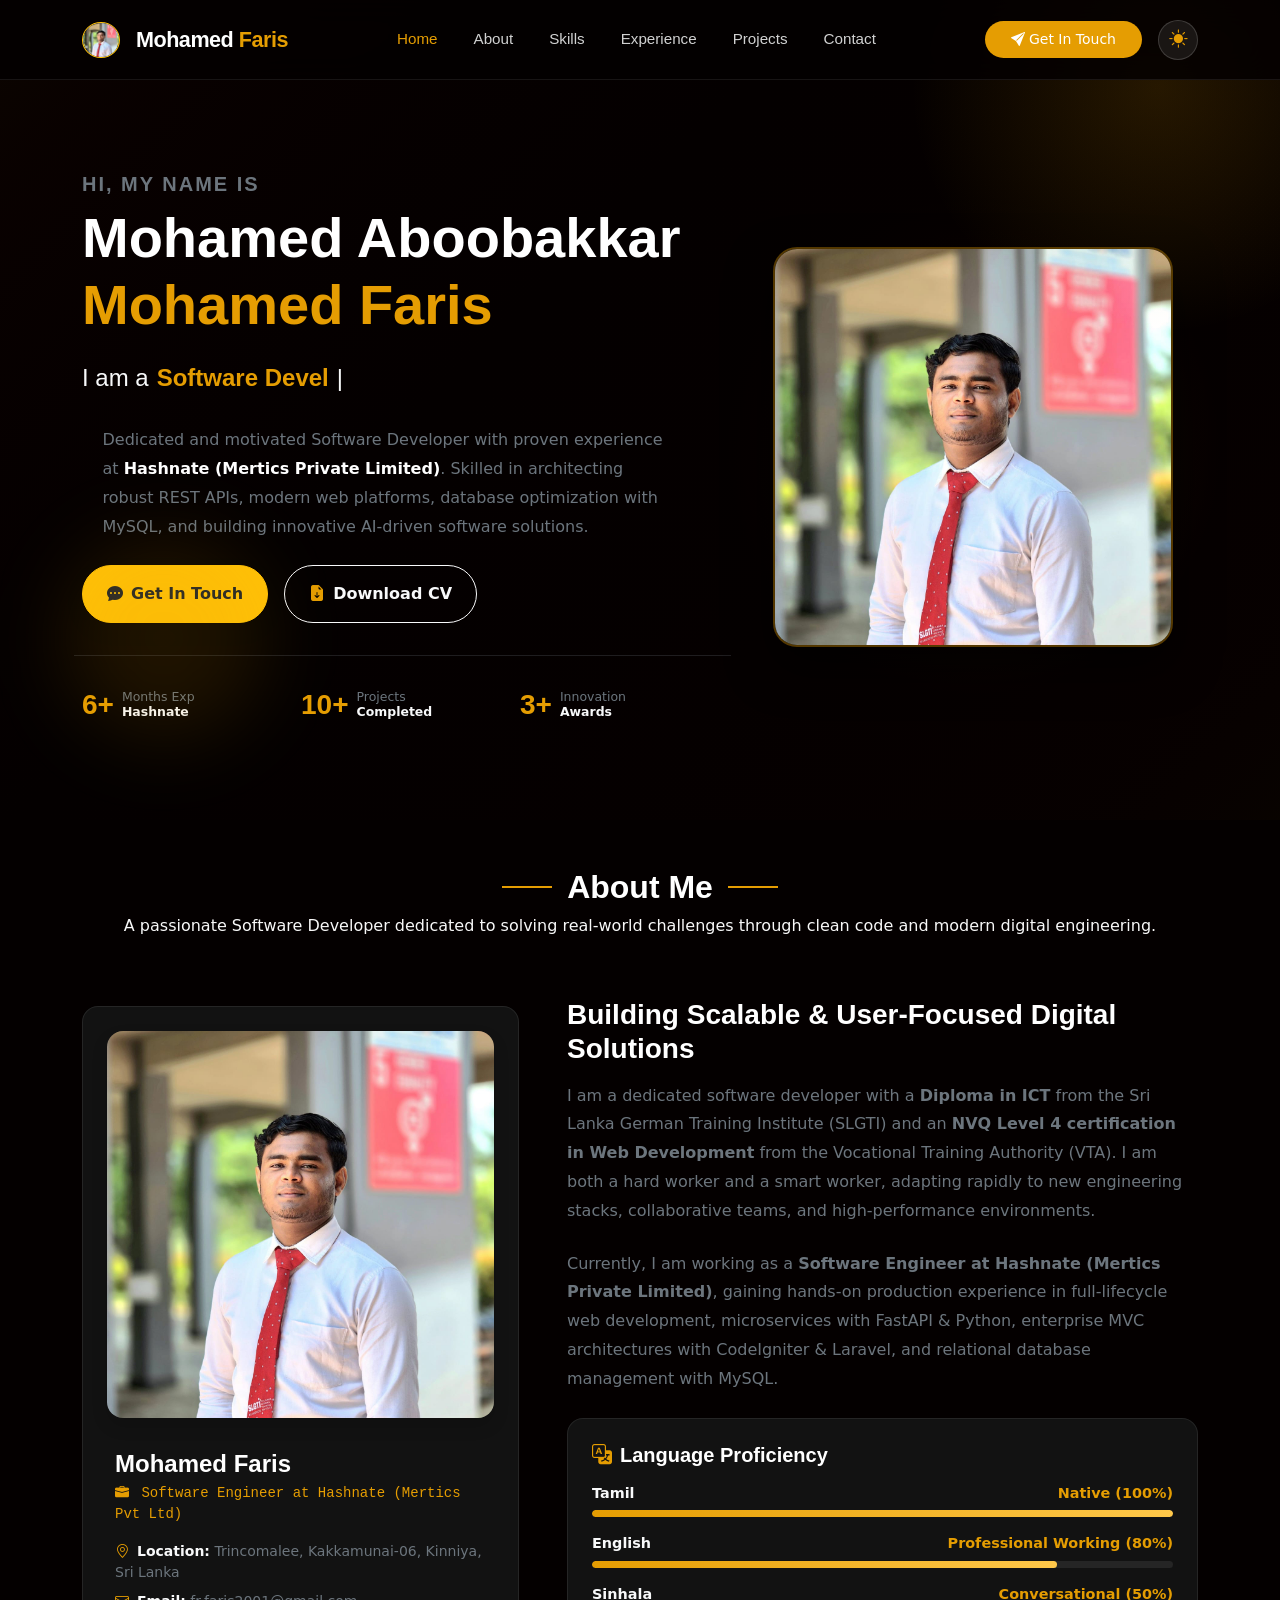
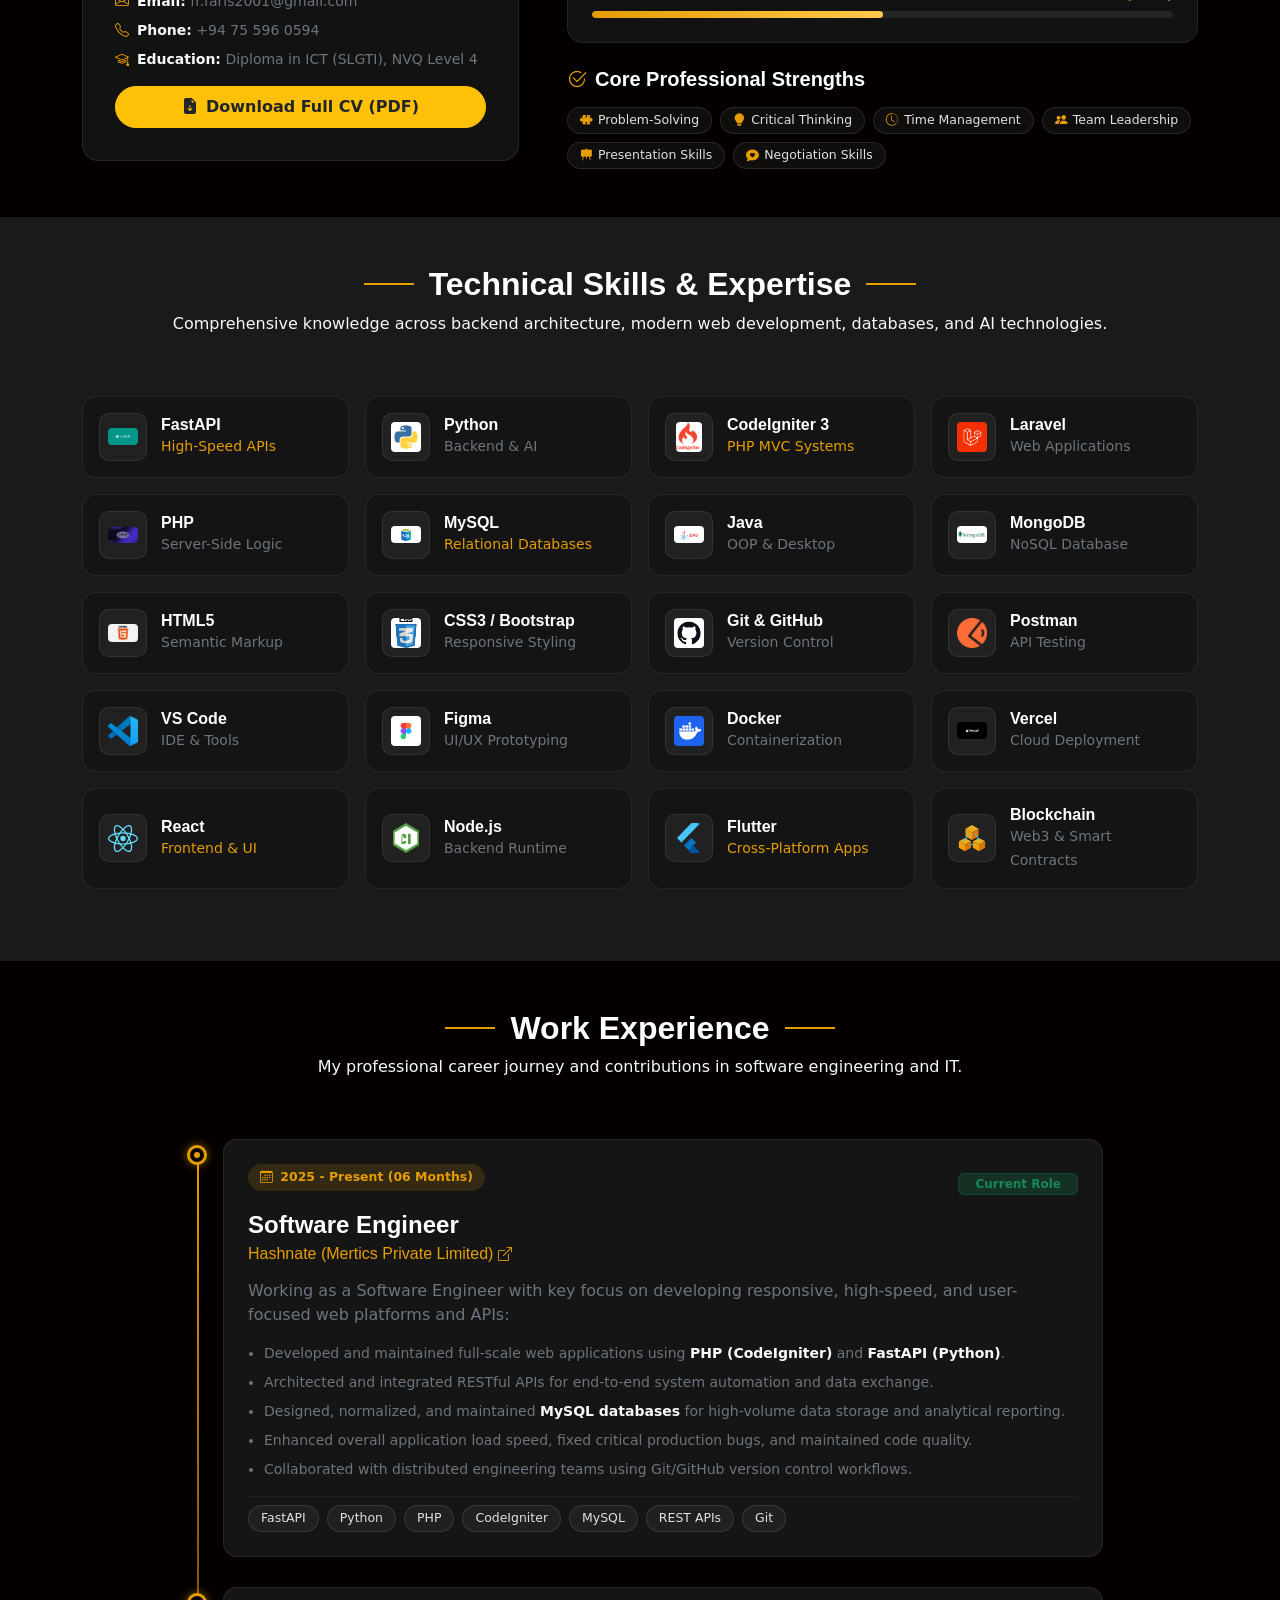
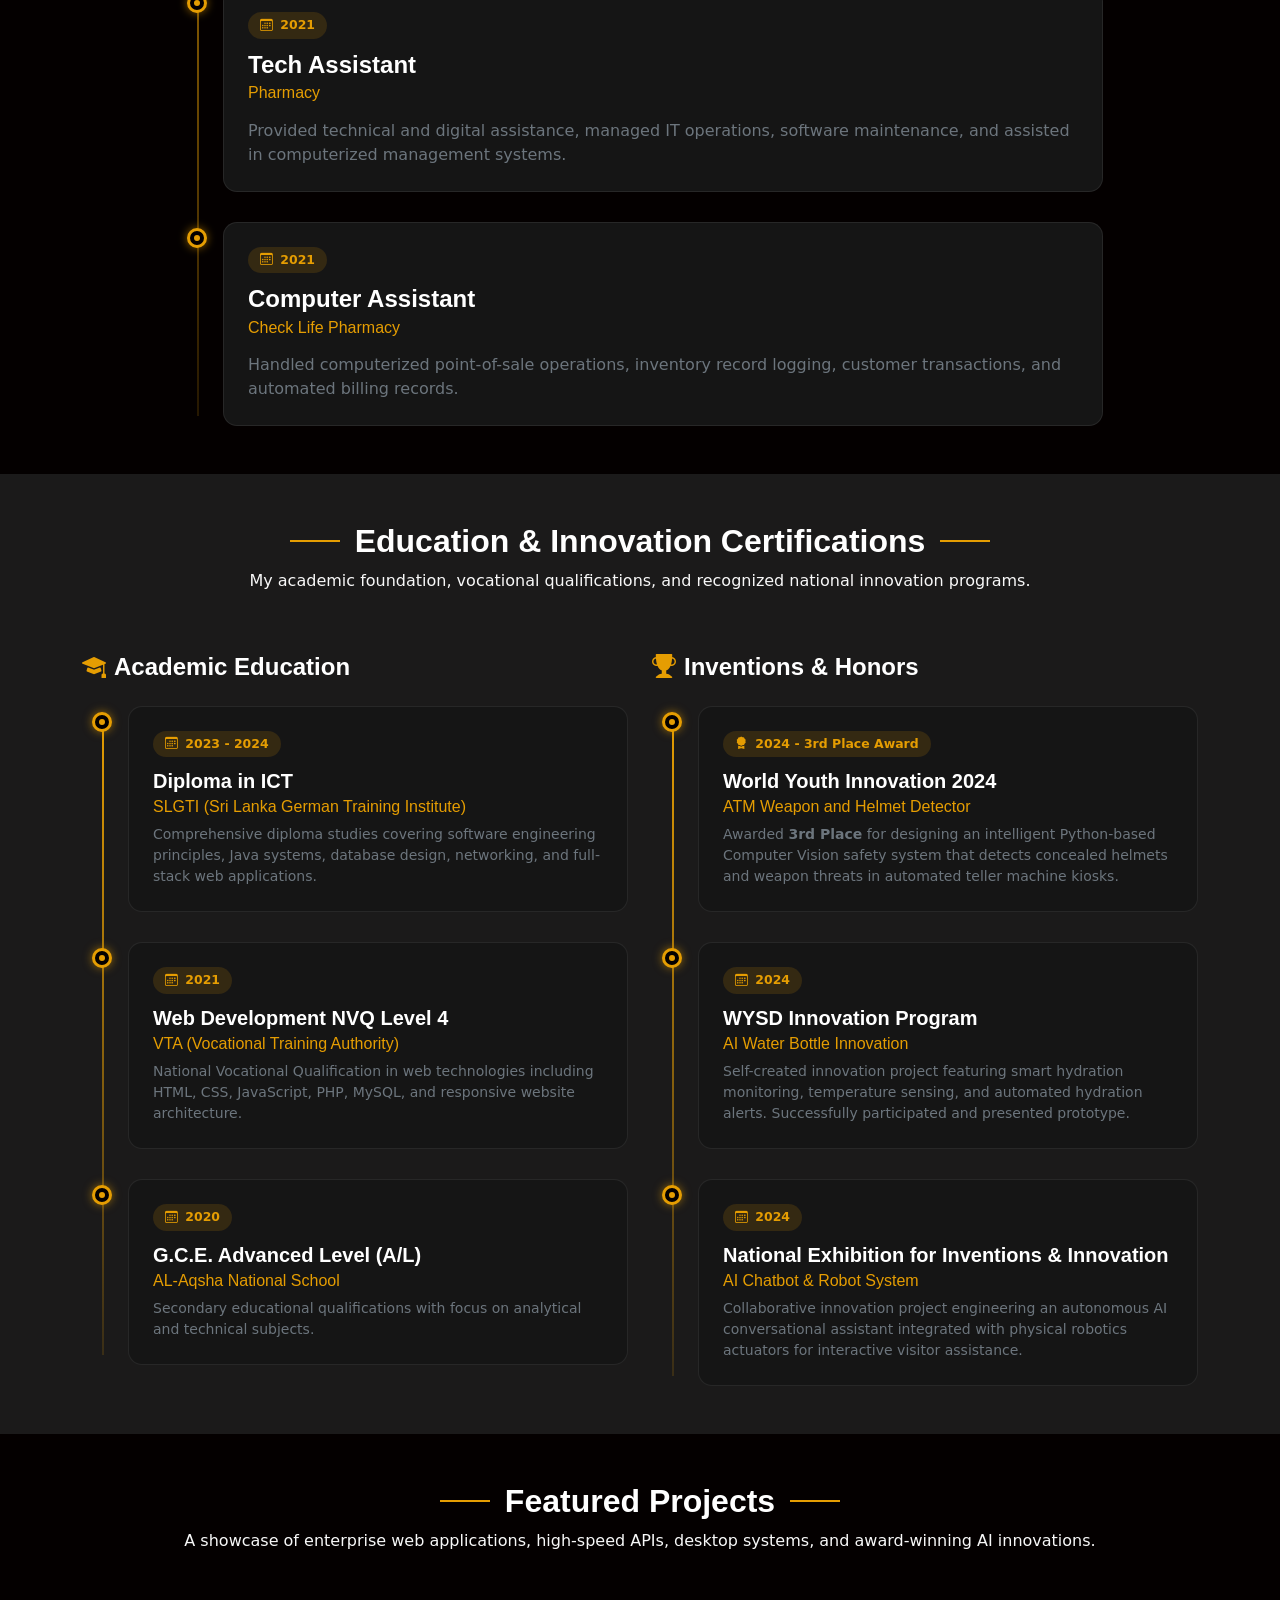
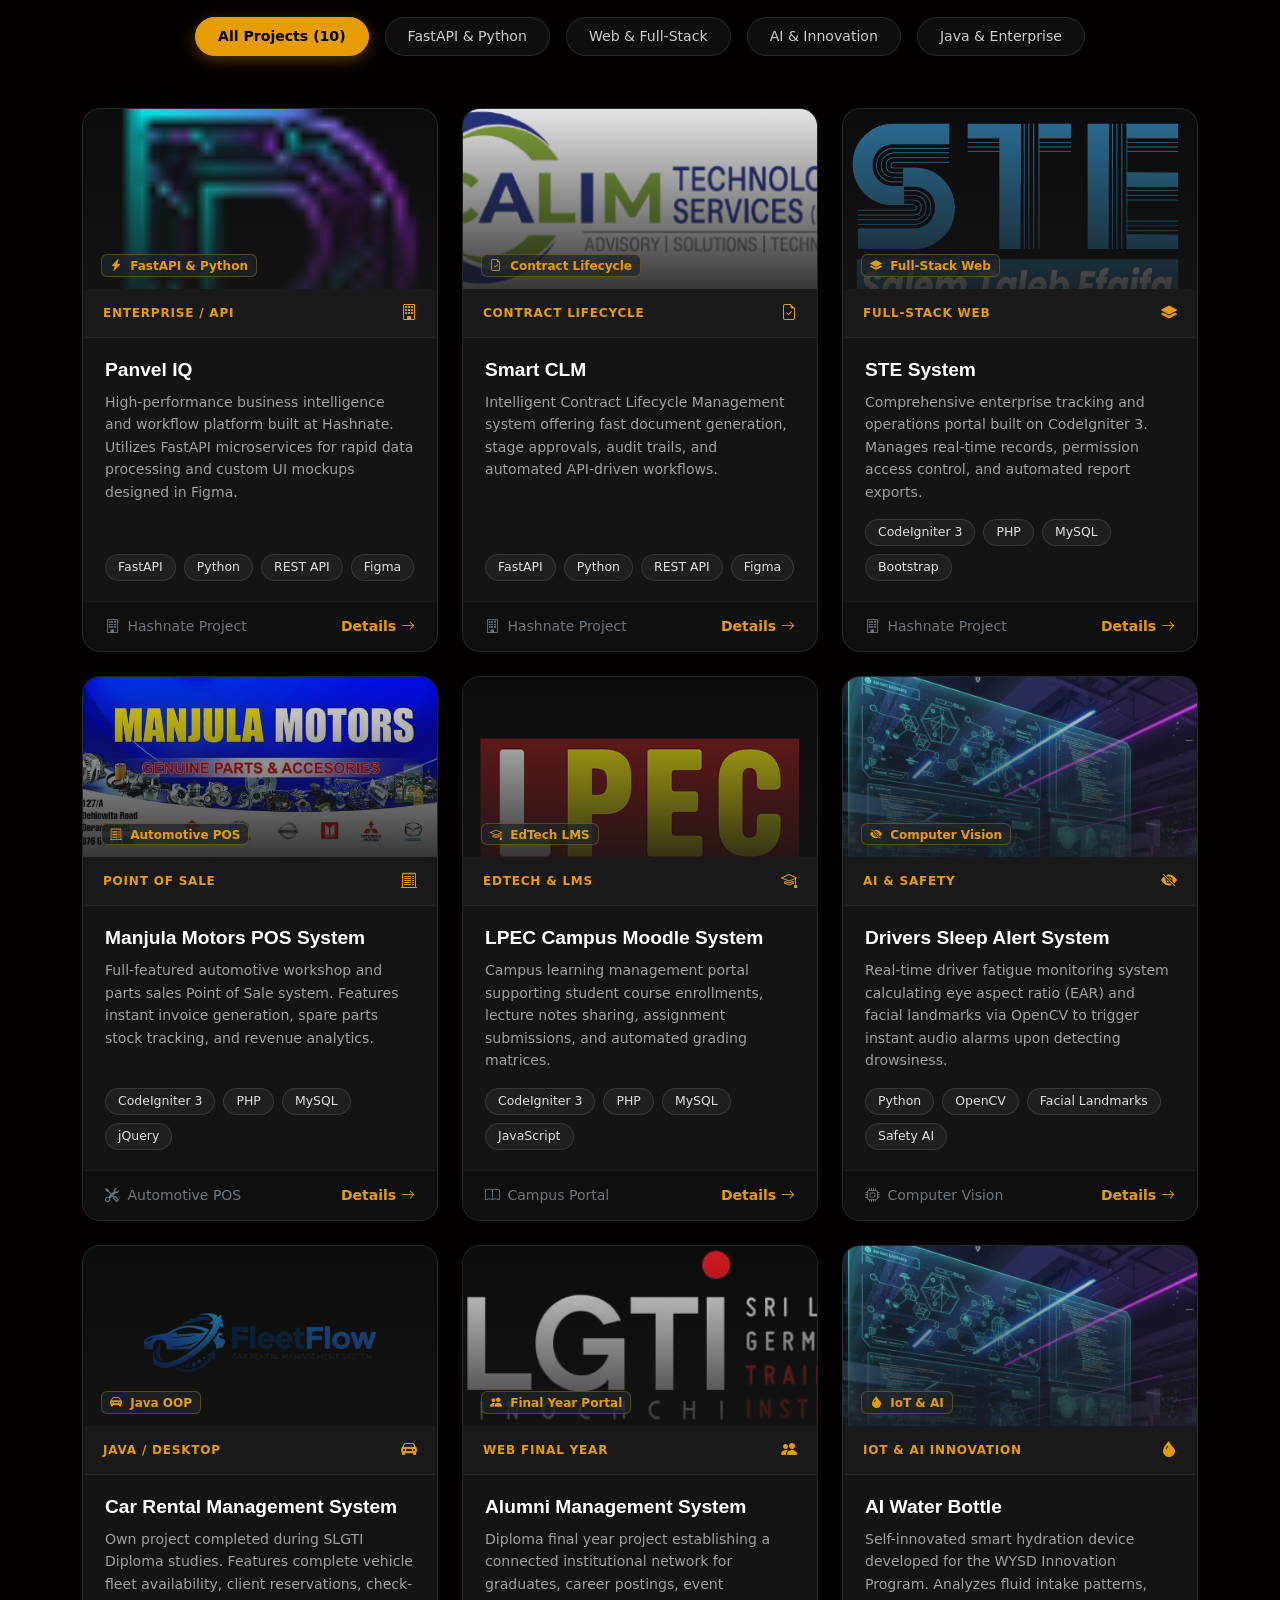
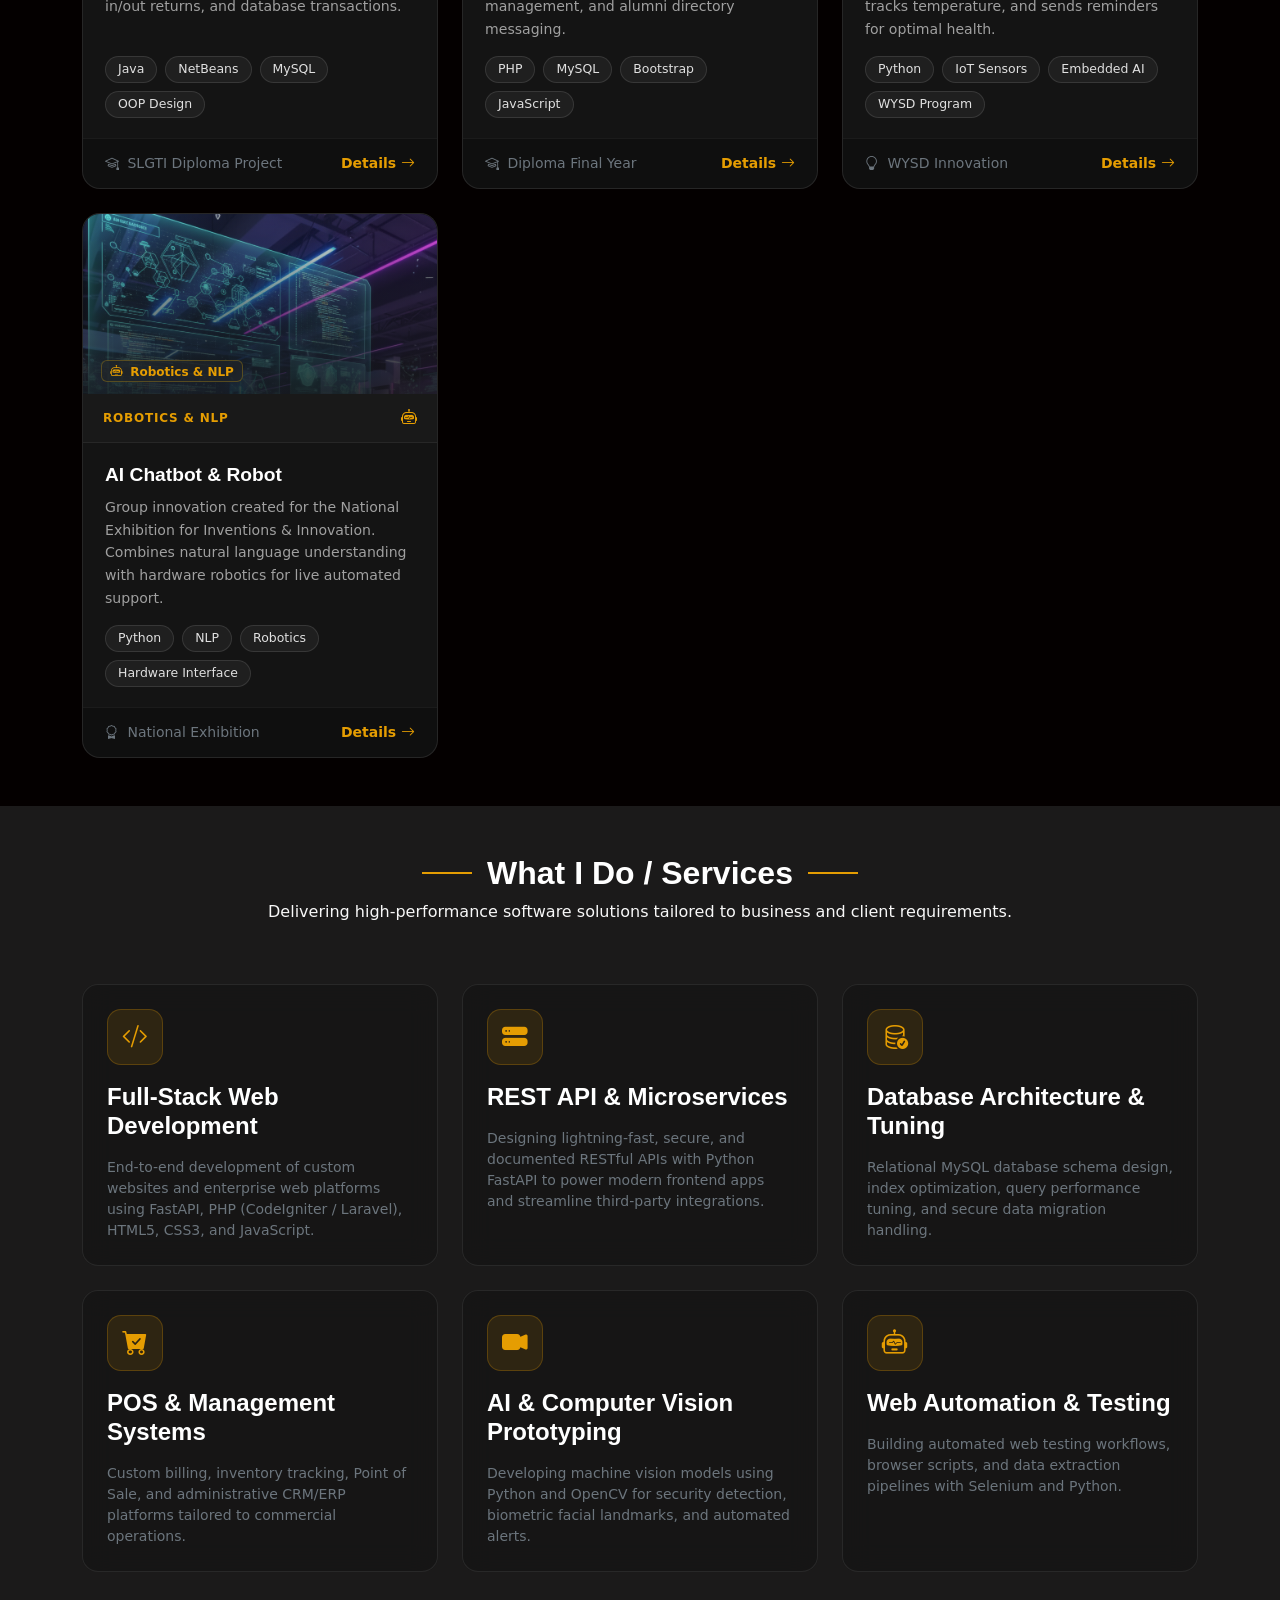
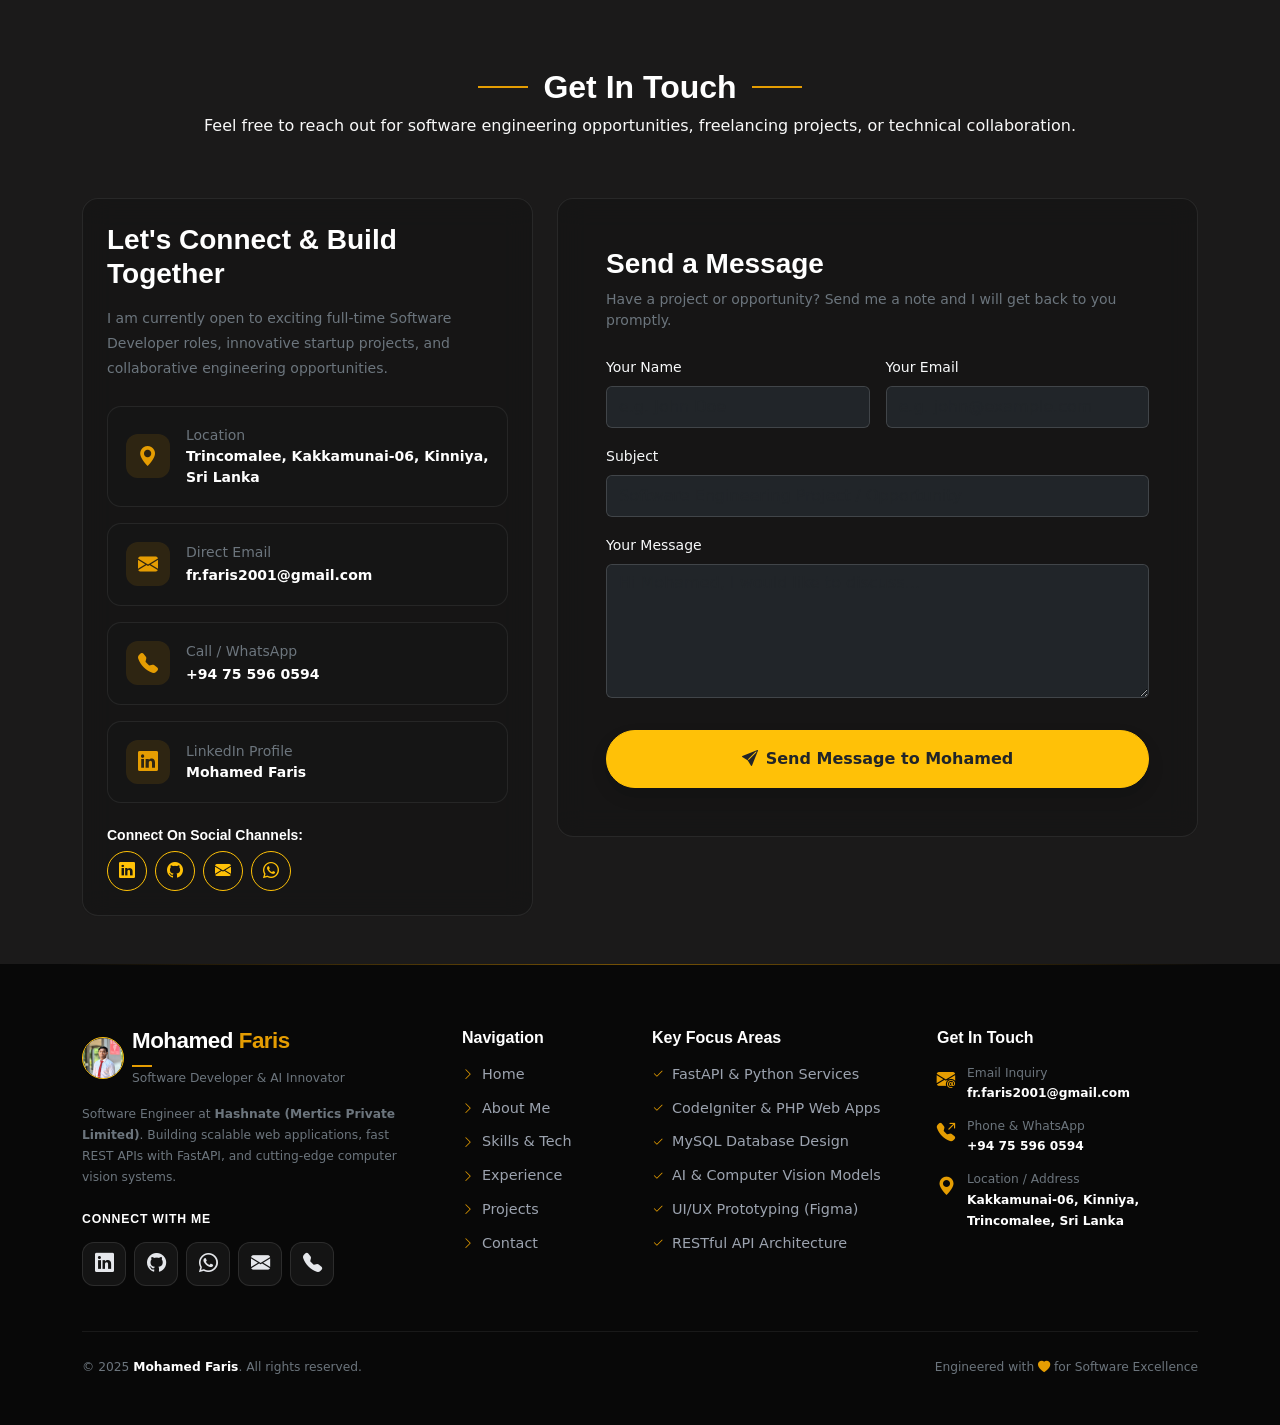
==== commit 07cd4a37: "feat: add React, Node.js, Flutter, and Blockchain skill cards and icons" ====
--- a/index.html
+++ b/index.html
@@ -508,6 +508,54 @@
               <div>
                 <h6 class="fw-bold text-white mb-0">Vercel</h6>
                 <span class="text-secondary small">Cloud Deployment</span>
+              </div>
+            </div>
+          </div>
+
+          <div class="col-6 col-md-4 col-lg-3" data-aos="fade-up" data-aos-delay="420">
+            <div class="skill-box-card">
+              <div class="skill-logo-wrapper">
+                <img src="assets/img/skills/react.svg" alt="React" class="skill-logo-img">
+              </div>
+              <div>
+                <h6 class="fw-bold text-white mb-0">React</h6>
+                <span class="text-accent small">Frontend & UI</span>
+              </div>
+            </div>
+          </div>
+
+          <div class="col-6 col-md-4 col-lg-3" data-aos="fade-up" data-aos-delay="440">
+            <div class="skill-box-card">
+              <div class="skill-logo-wrapper">
+                <img src="assets/img/skills/nodejs.svg" alt="Node.js" class="skill-logo-img">
+              </div>
+              <div>
+                <h6 class="fw-bold text-white mb-0">Node.js</h6>
+                <span class="text-secondary small">Backend Runtime</span>
+              </div>
+            </div>
+          </div>
+
+          <div class="col-6 col-md-4 col-lg-3" data-aos="fade-up" data-aos-delay="460">
+            <div class="skill-box-card">
+              <div class="skill-logo-wrapper">
+                <img src="assets/img/skills/flutter.svg" alt="Flutter" class="skill-logo-img">
+              </div>
+              <div>
+                <h6 class="fw-bold text-white mb-0">Flutter</h6>
+                <span class="text-accent small">Cross-Platform Apps</span>
+              </div>
+            </div>
+          </div>
+
+          <div class="col-6 col-md-4 col-lg-3" data-aos="fade-up" data-aos-delay="480">
+            <div class="skill-box-card">
+              <div class="skill-logo-wrapper">
+                <img src="assets/img/skills/blockchain.svg" alt="Blockchain" class="skill-logo-img">
+              </div>
+              <div>
+                <h6 class="fw-bold text-white mb-0">Blockchain</h6>
+                <span class="text-secondary small">Web3 & Smart Contracts</span>
               </div>
             </div>
           </div>
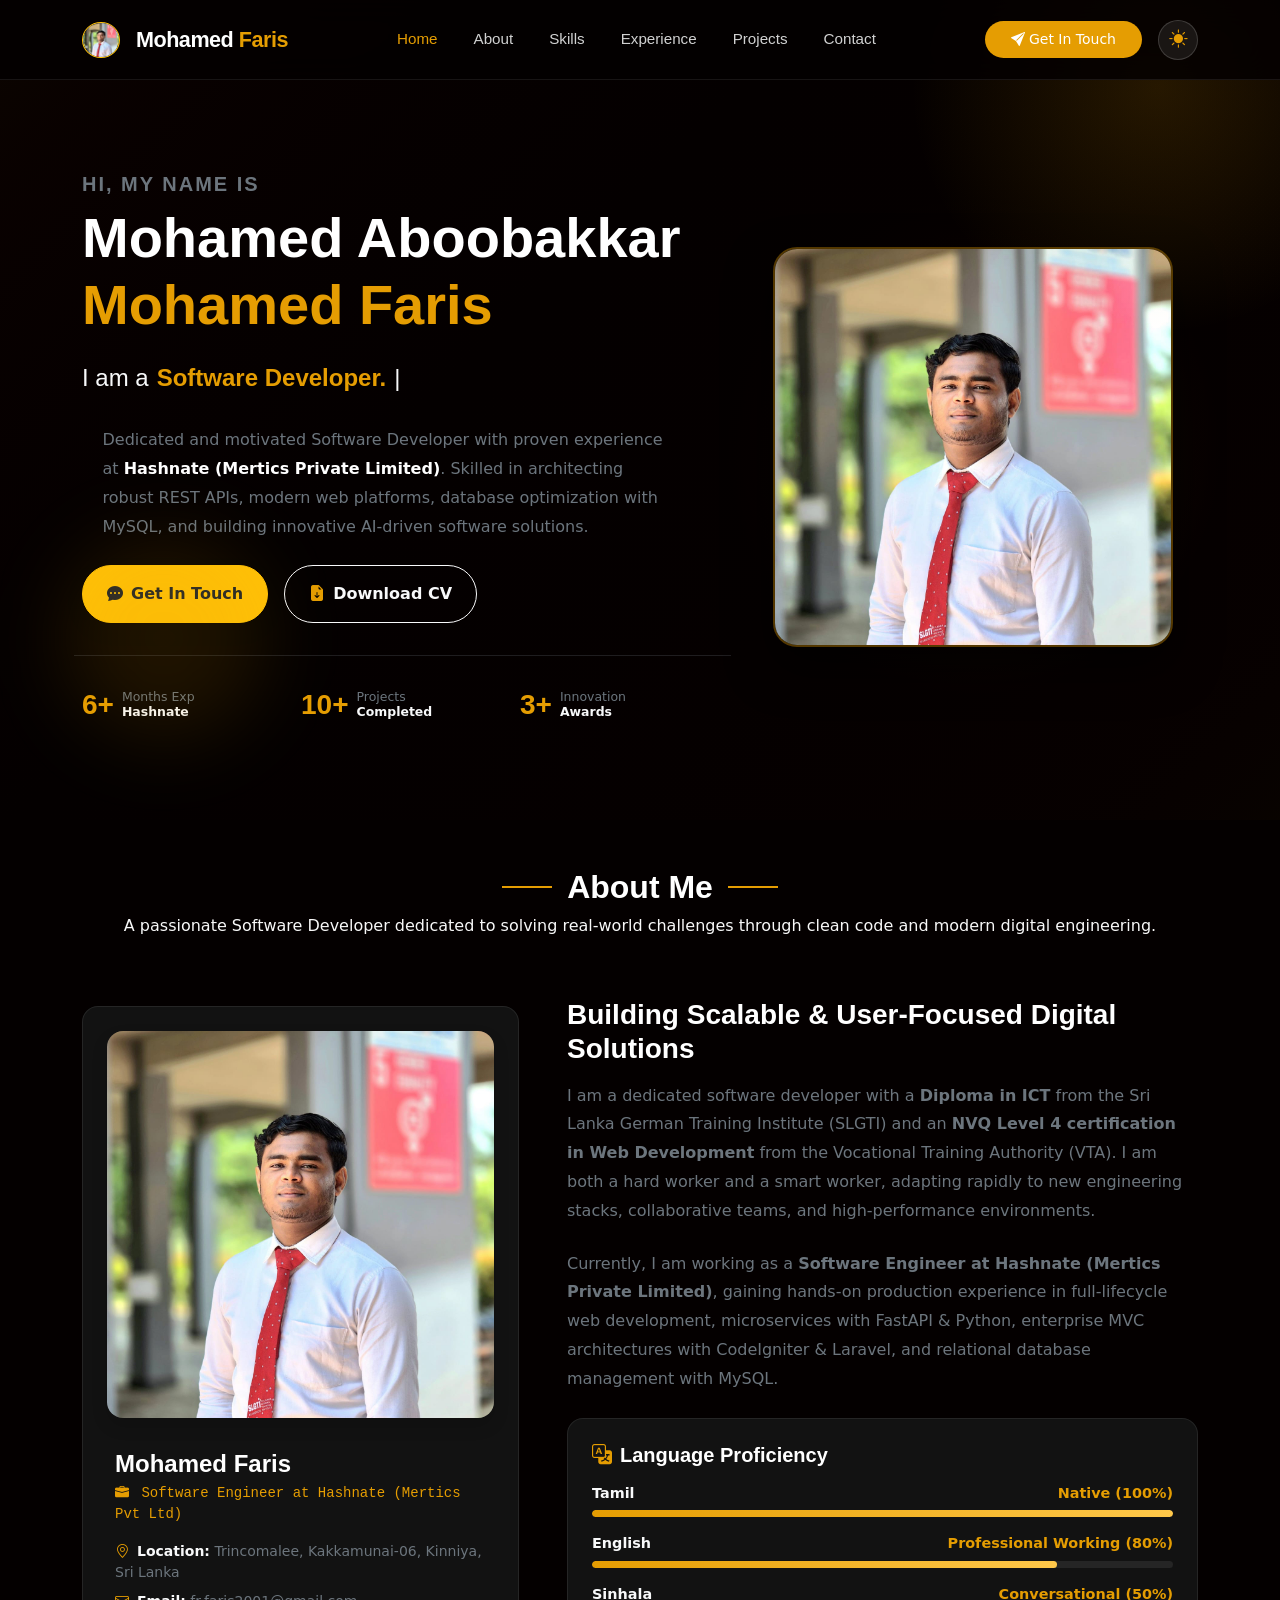
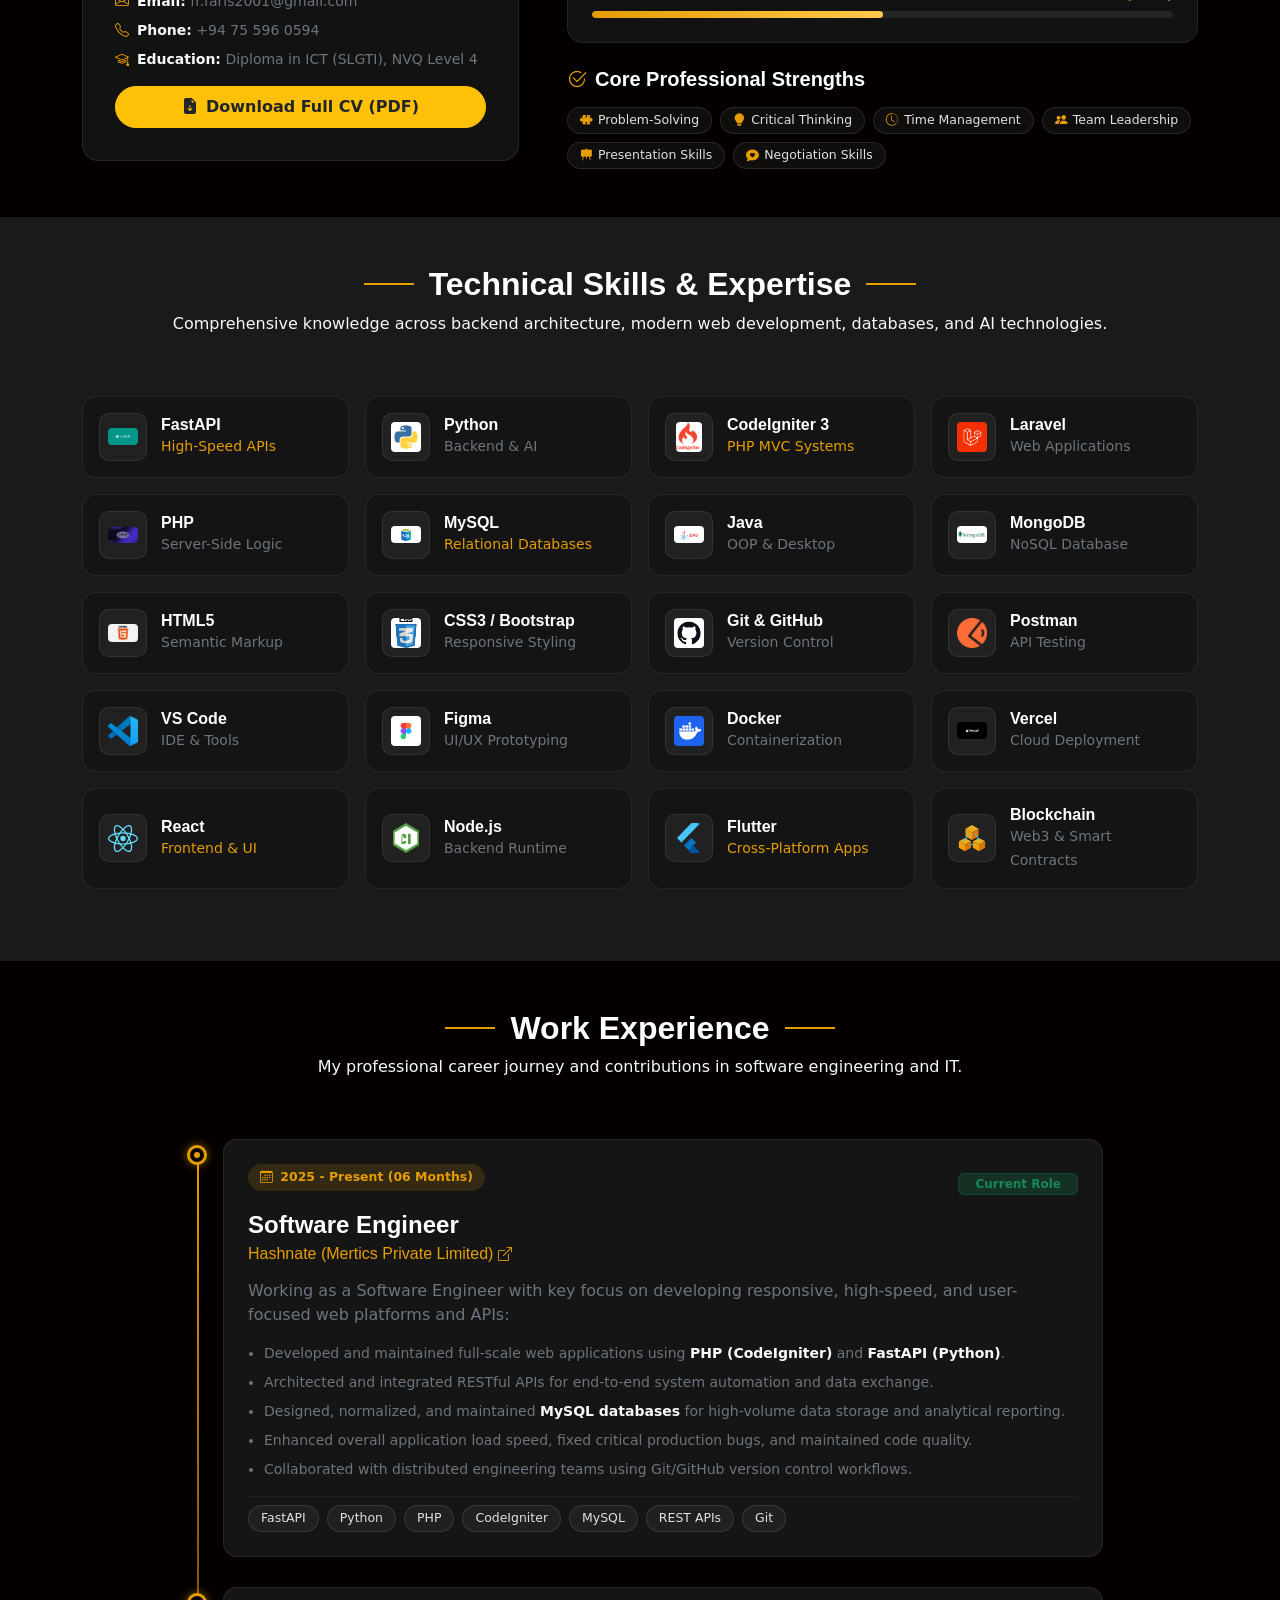
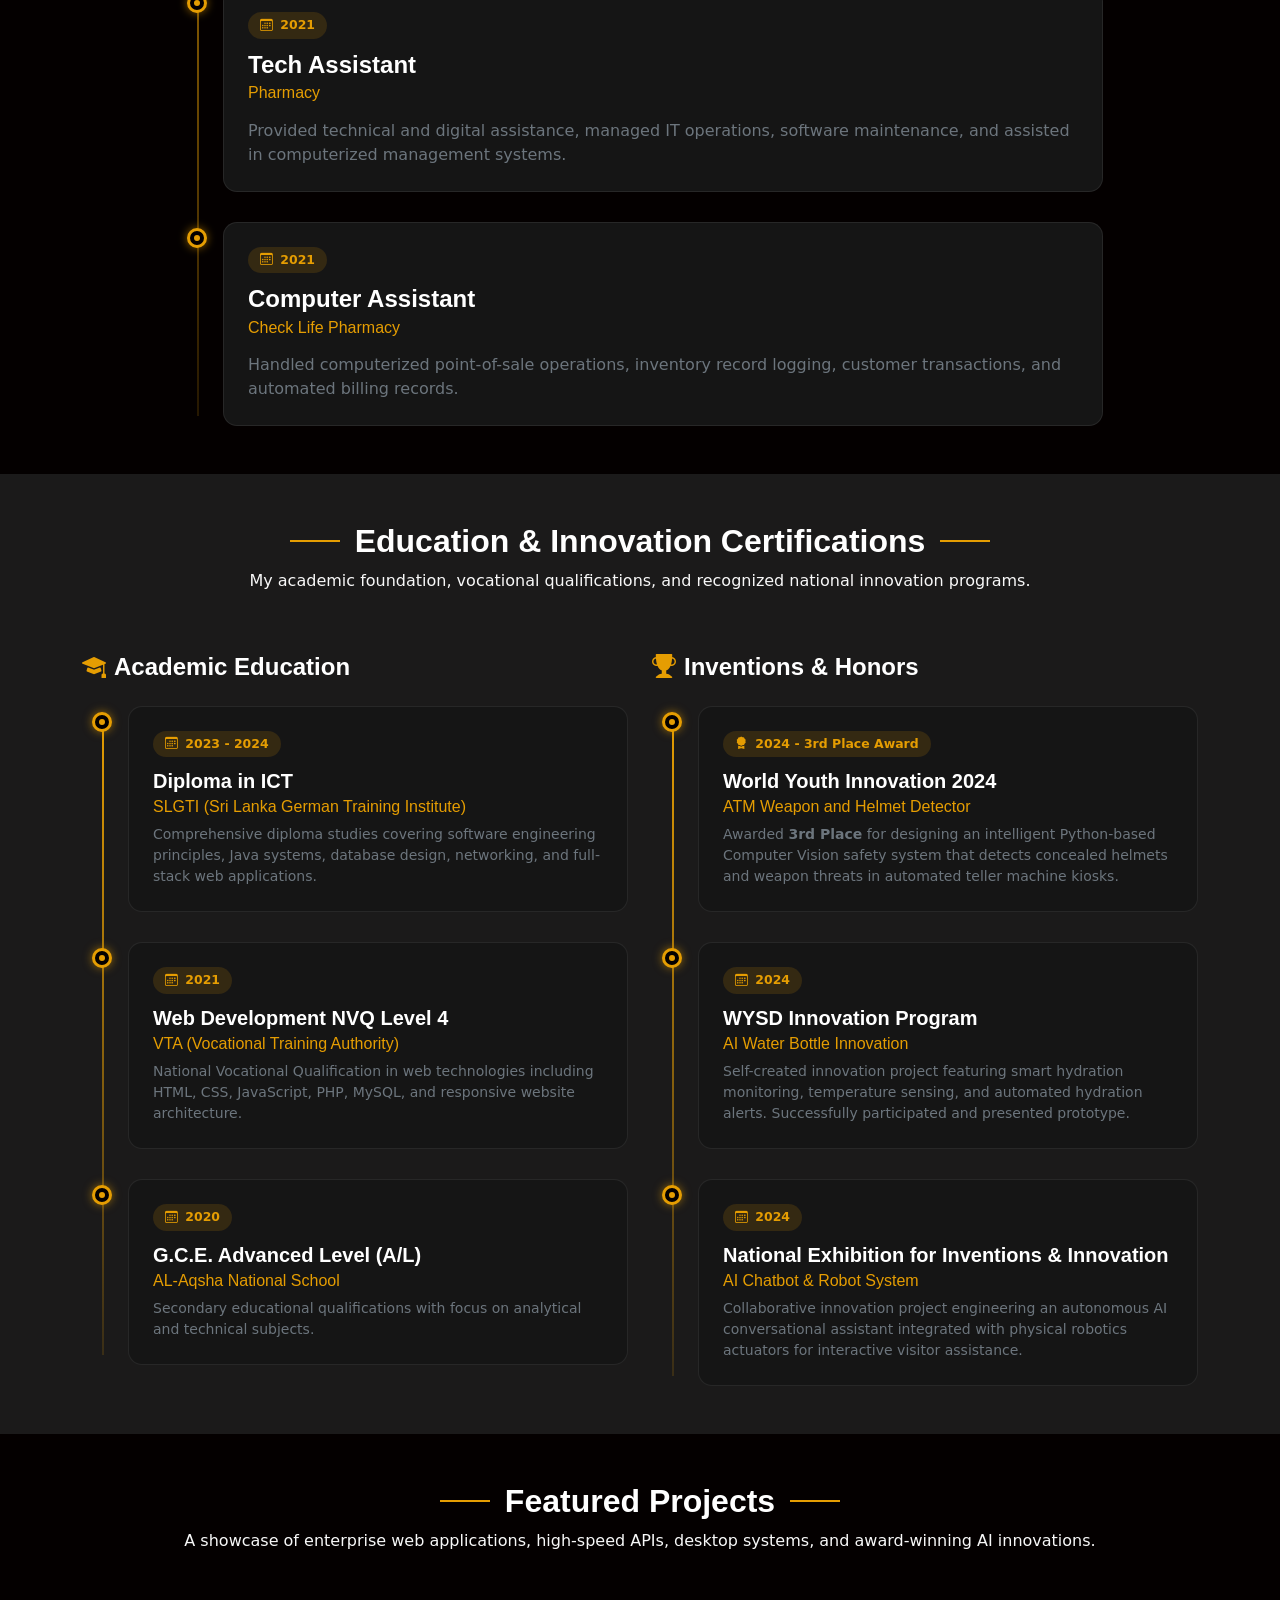
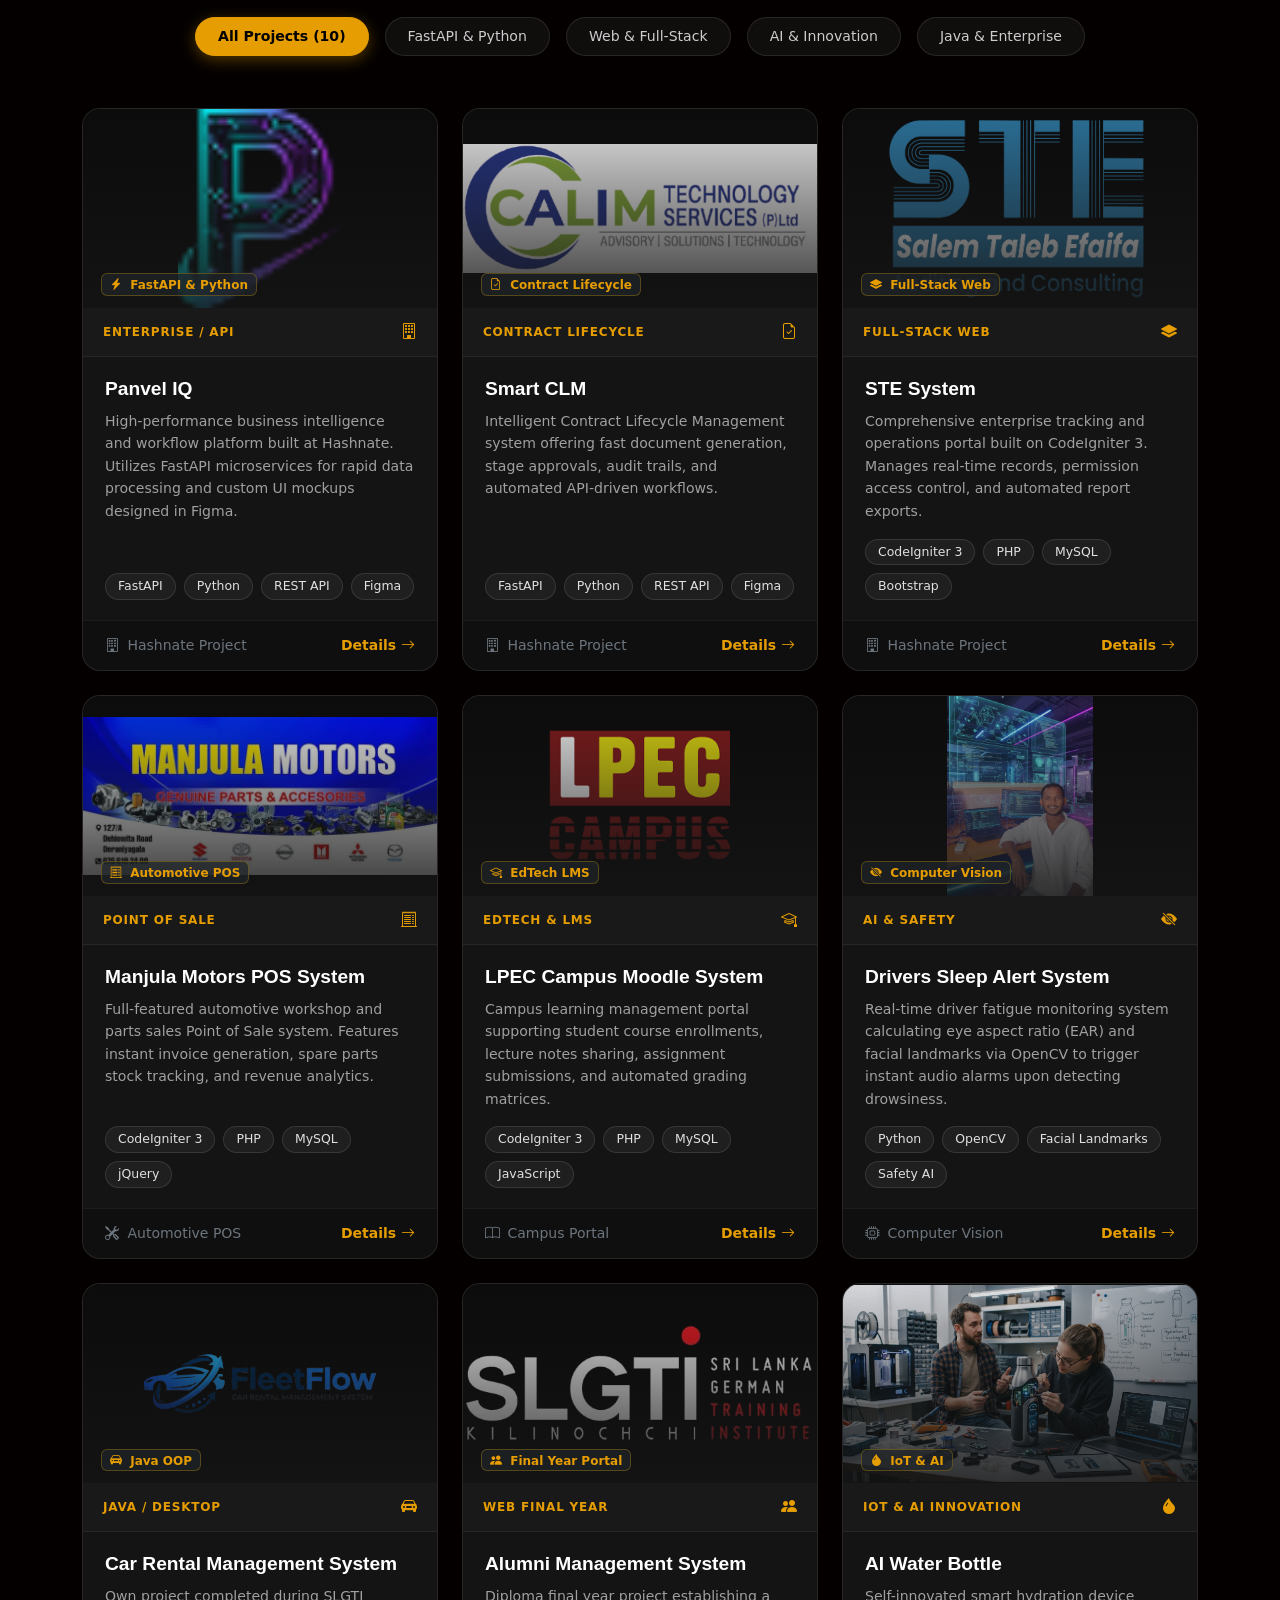
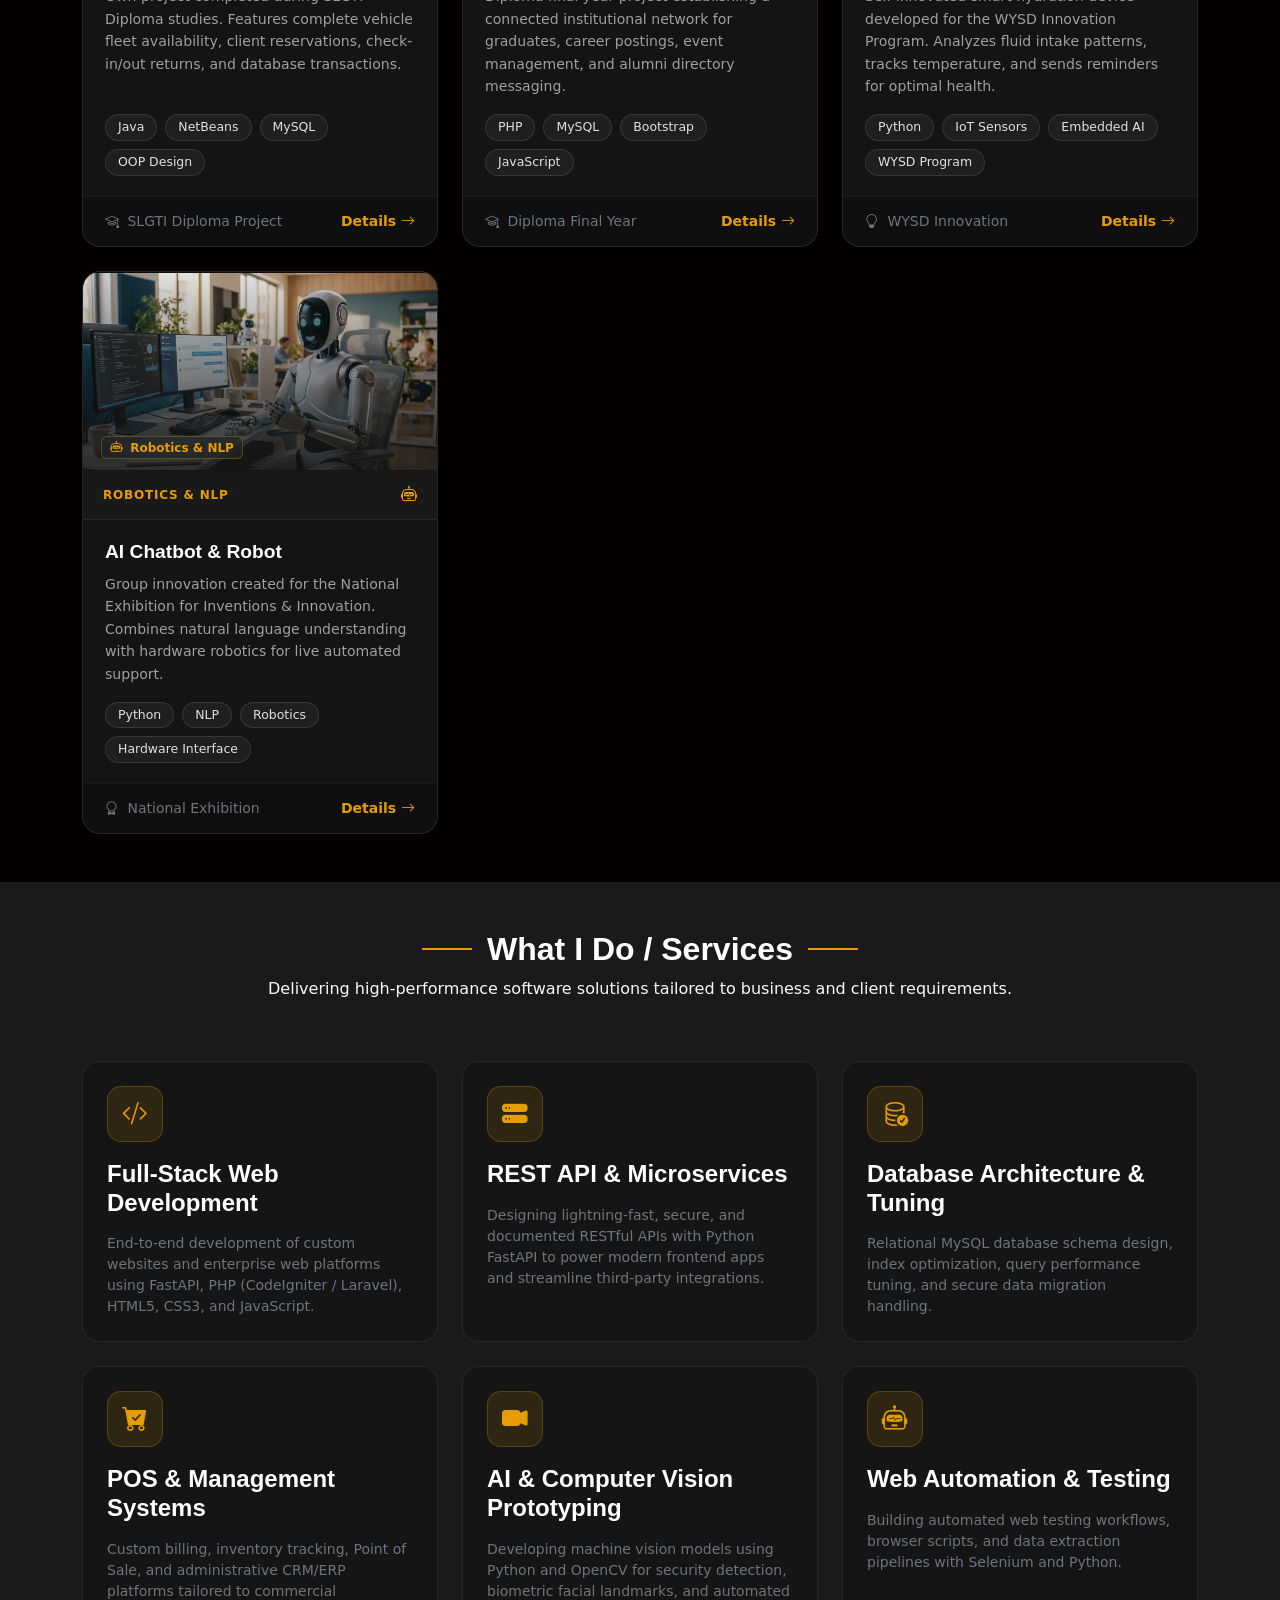
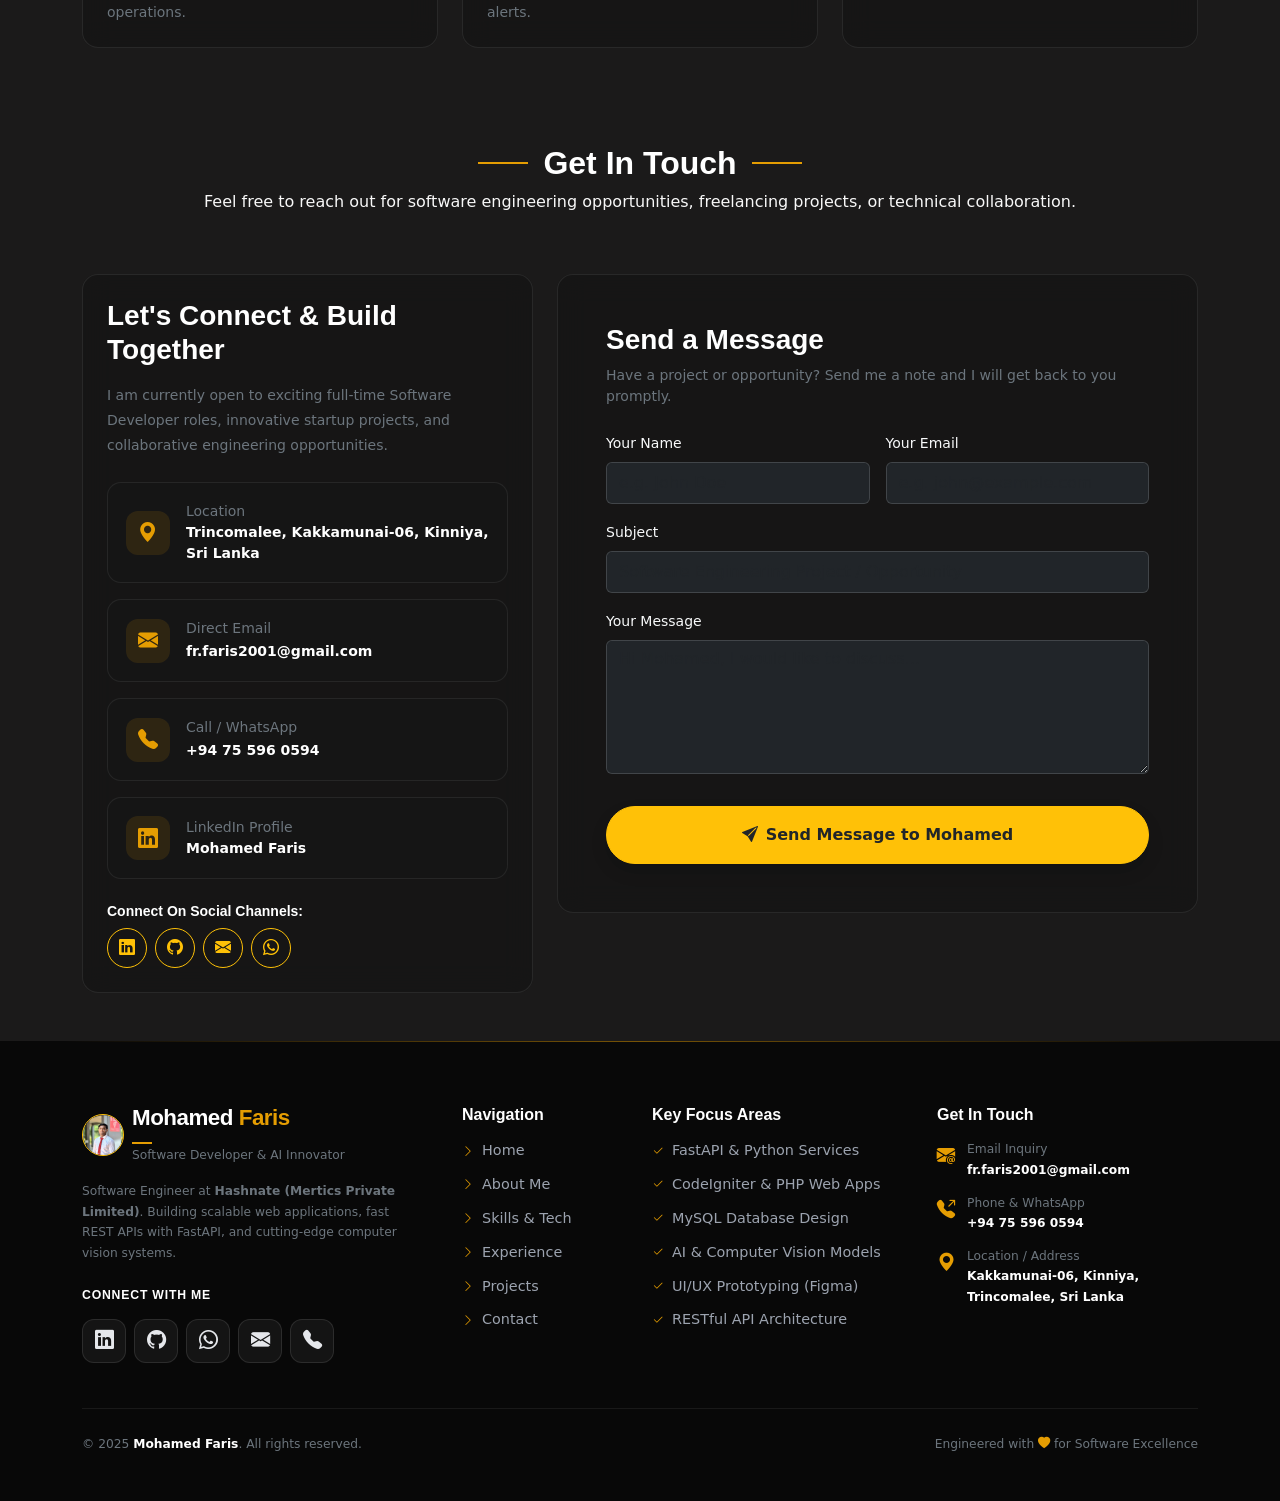
==== commit 5b15f0f9: "feat: update project images for AI Water Bottle and AI Chatbot" ====
--- a/index.html
+++ b/index.html
@@ -1115,7 +1115,7 @@
           <div class="col-lg-4 col-md-6 project-item" data-category="ai" data-aos="fade-up" data-aos-delay="600">
             <div class="project-card">
               <div class="project-thumb-wrapper">
-                <img src="assets/img/projects/ai_detector.png" alt="AI Water Bottle Innovation"
+                <img src="assets/img/projects/ai_water_bottle.jpg" alt="AI Water Bottle Innovation"
                   class="project-thumb-img" loading="lazy">
                 <div class="project-thumb-overlay">
                   <span
@@ -1153,7 +1153,7 @@
           <div class="col-lg-4 col-md-6 project-item" data-category="ai" data-aos="fade-up" data-aos-delay="650">
             <div class="project-card">
               <div class="project-thumb-wrapper">
-                <img src="assets/img/projects/ai_detector.png" alt="AI Chatbot and Robot" class="project-thumb-img"
+                <img src="assets/img/projects/ai_chatbot_robot.jpg" alt="AI Chatbot and Robot" class="project-thumb-img"
                   loading="lazy">
                 <div class="project-thumb-overlay">
                   <span
@@ -1629,4 +1629,4 @@
 
 </body>
 
-</html>+</html>
--- a/assets/css/portfolio-custom.css
+++ b/assets/css/portfolio-custom.css
@@ -571,22 +571,23 @@
 /* Project Thumbnail Styling */
 .project-thumb-wrapper {
   position: relative;
-  height: 180px;
+  aspect-ratio: 16 / 9;
   width: 100%;
   overflow: hidden;
   background: #0d0d0d;
 }
 
 .project-thumb-img {
+  display: block;
   width: 100%;
   height: 100%;
-  object-fit: cover;
-  object-position: top center;
+  object-fit: contain;
+  object-position: center;
   transition: transform 0.4s ease;
 }
 
 .project-card:hover .project-thumb-img {
-  transform: scale(1.08);
+  transform: scale(1.03);
 }
 
 .project-thumb-overlay {
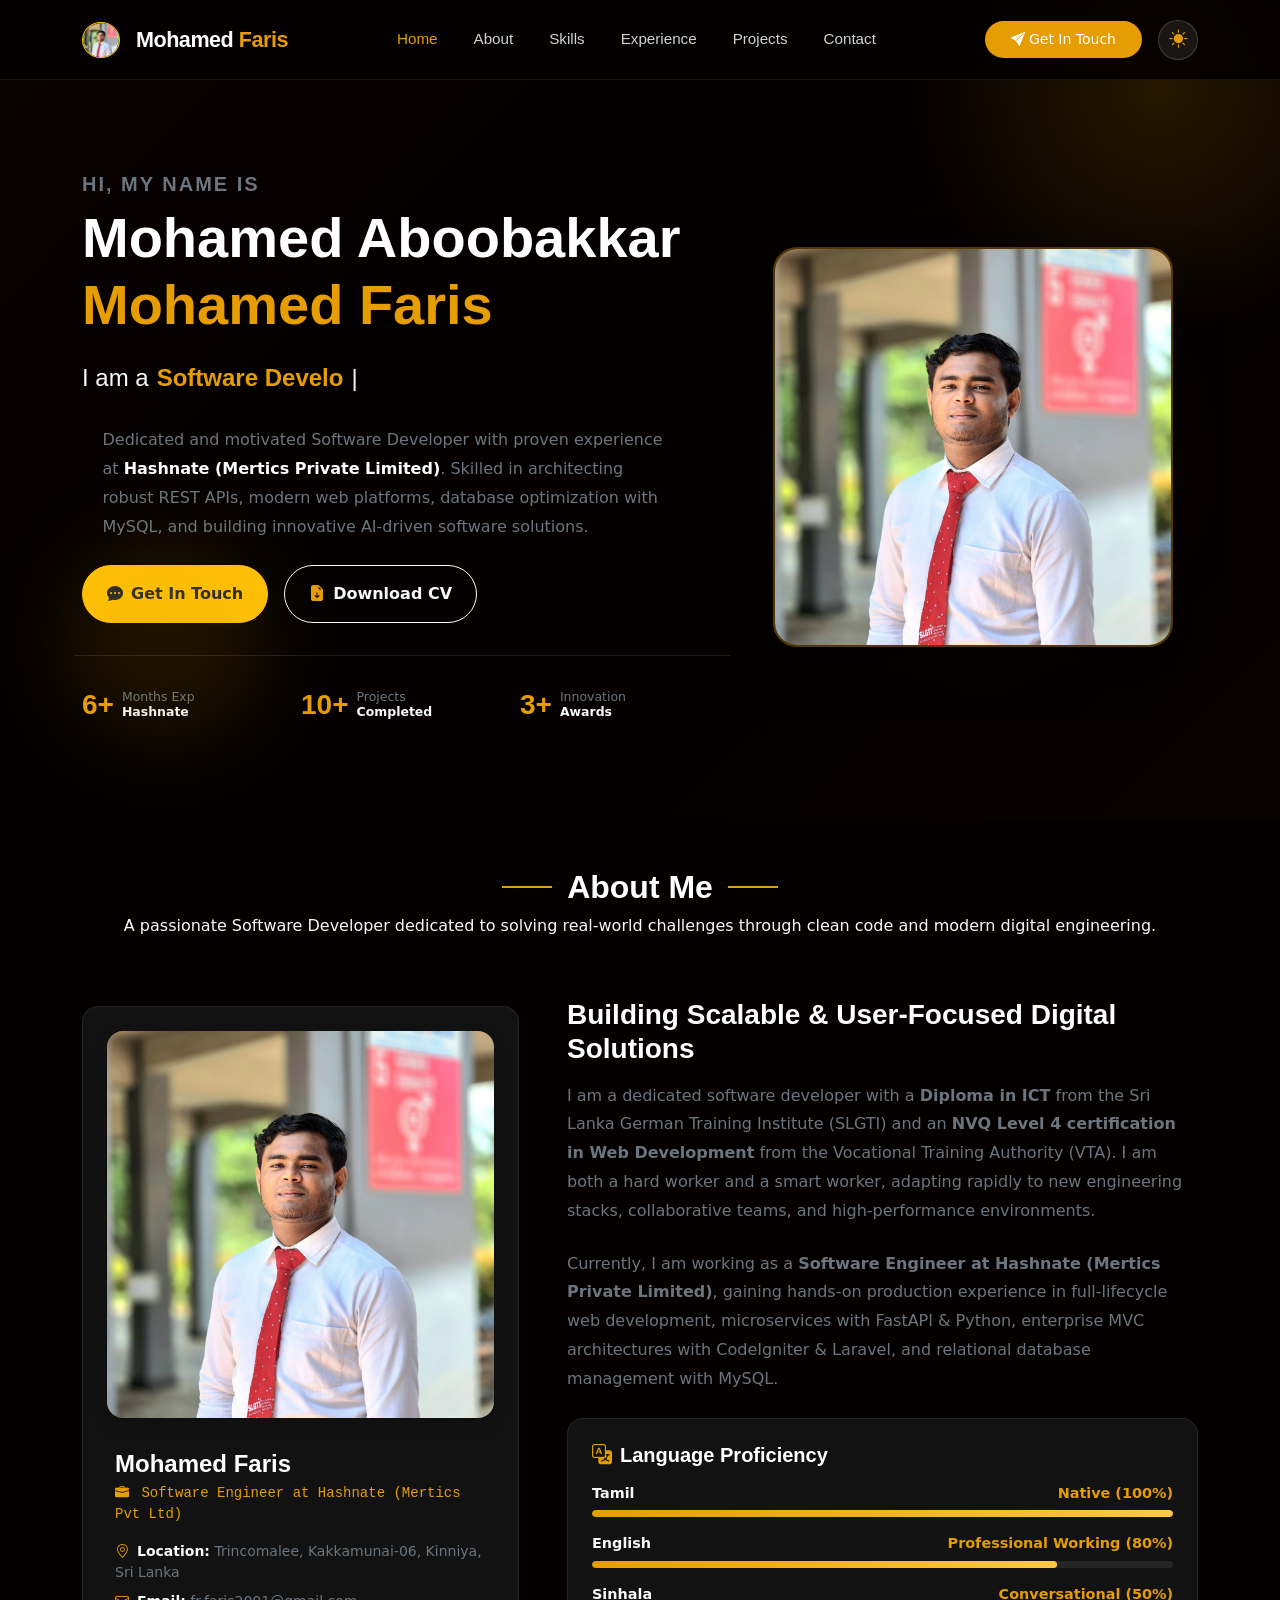
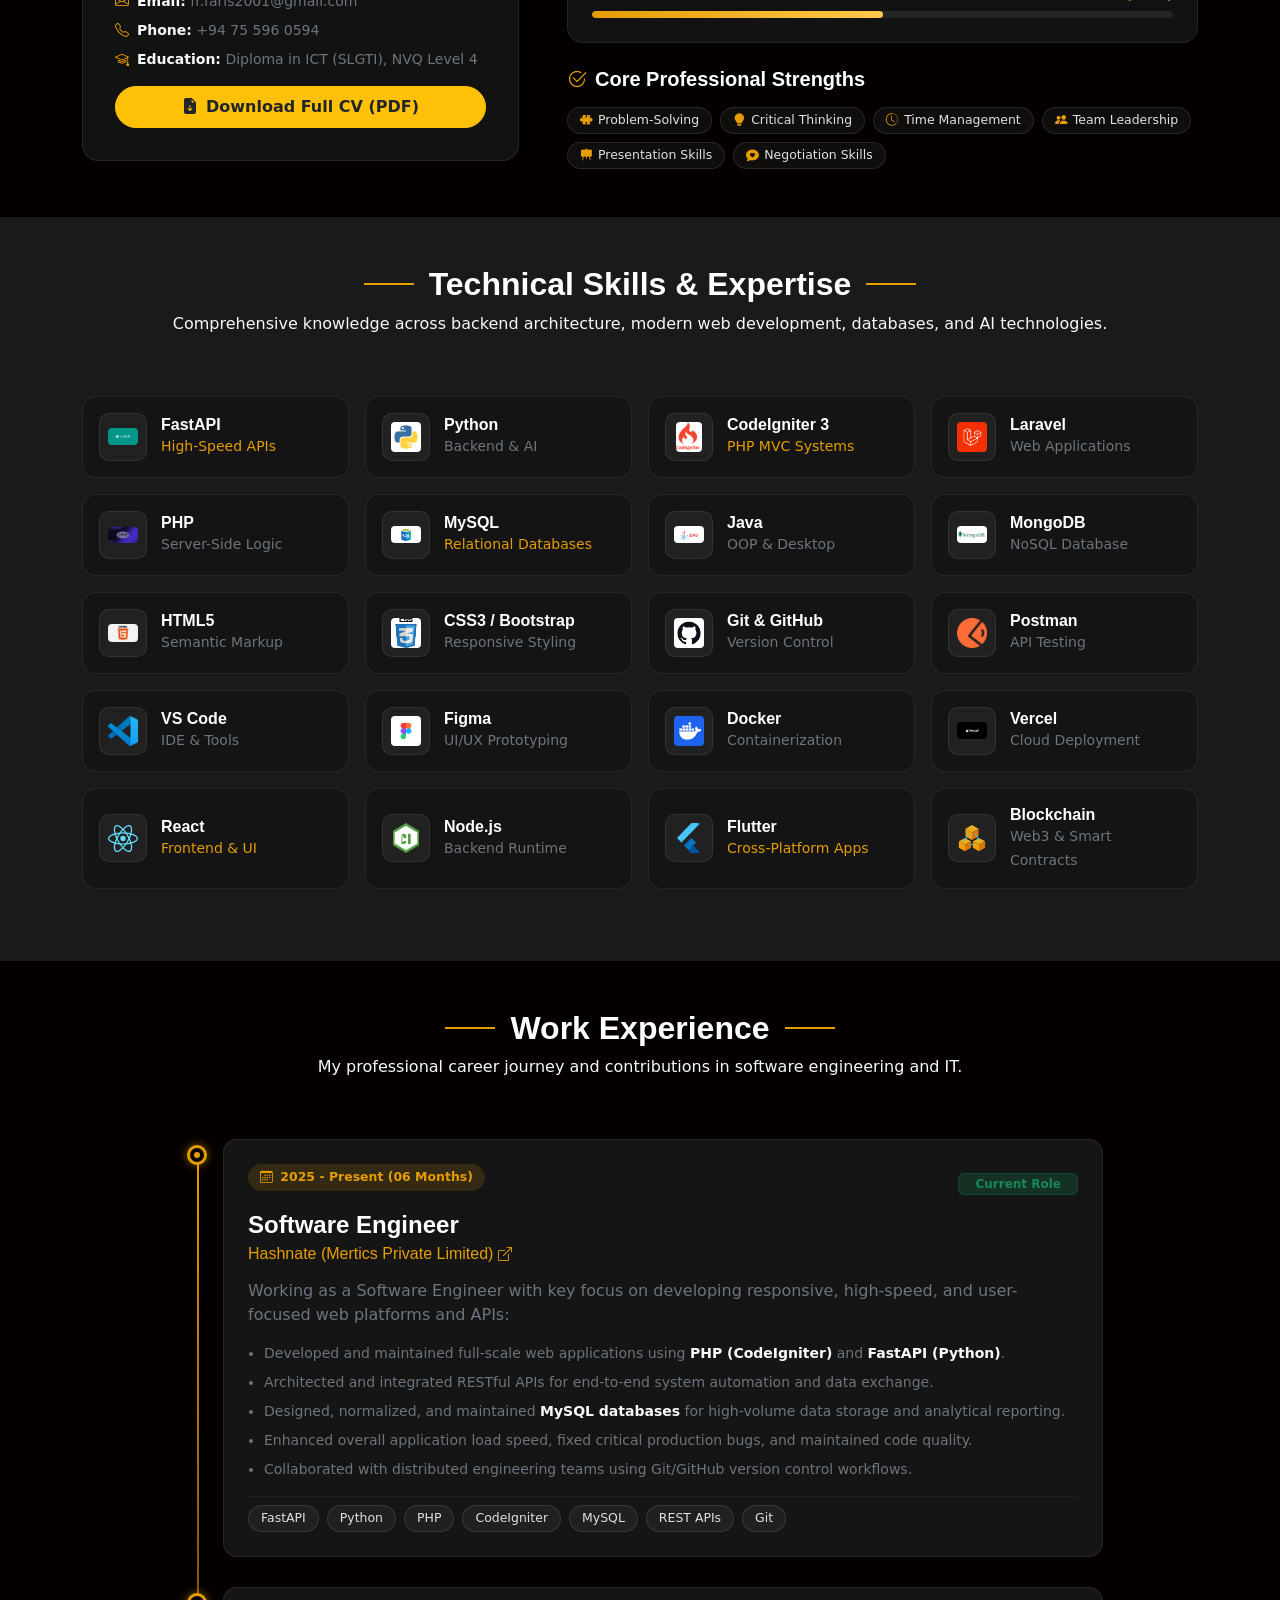
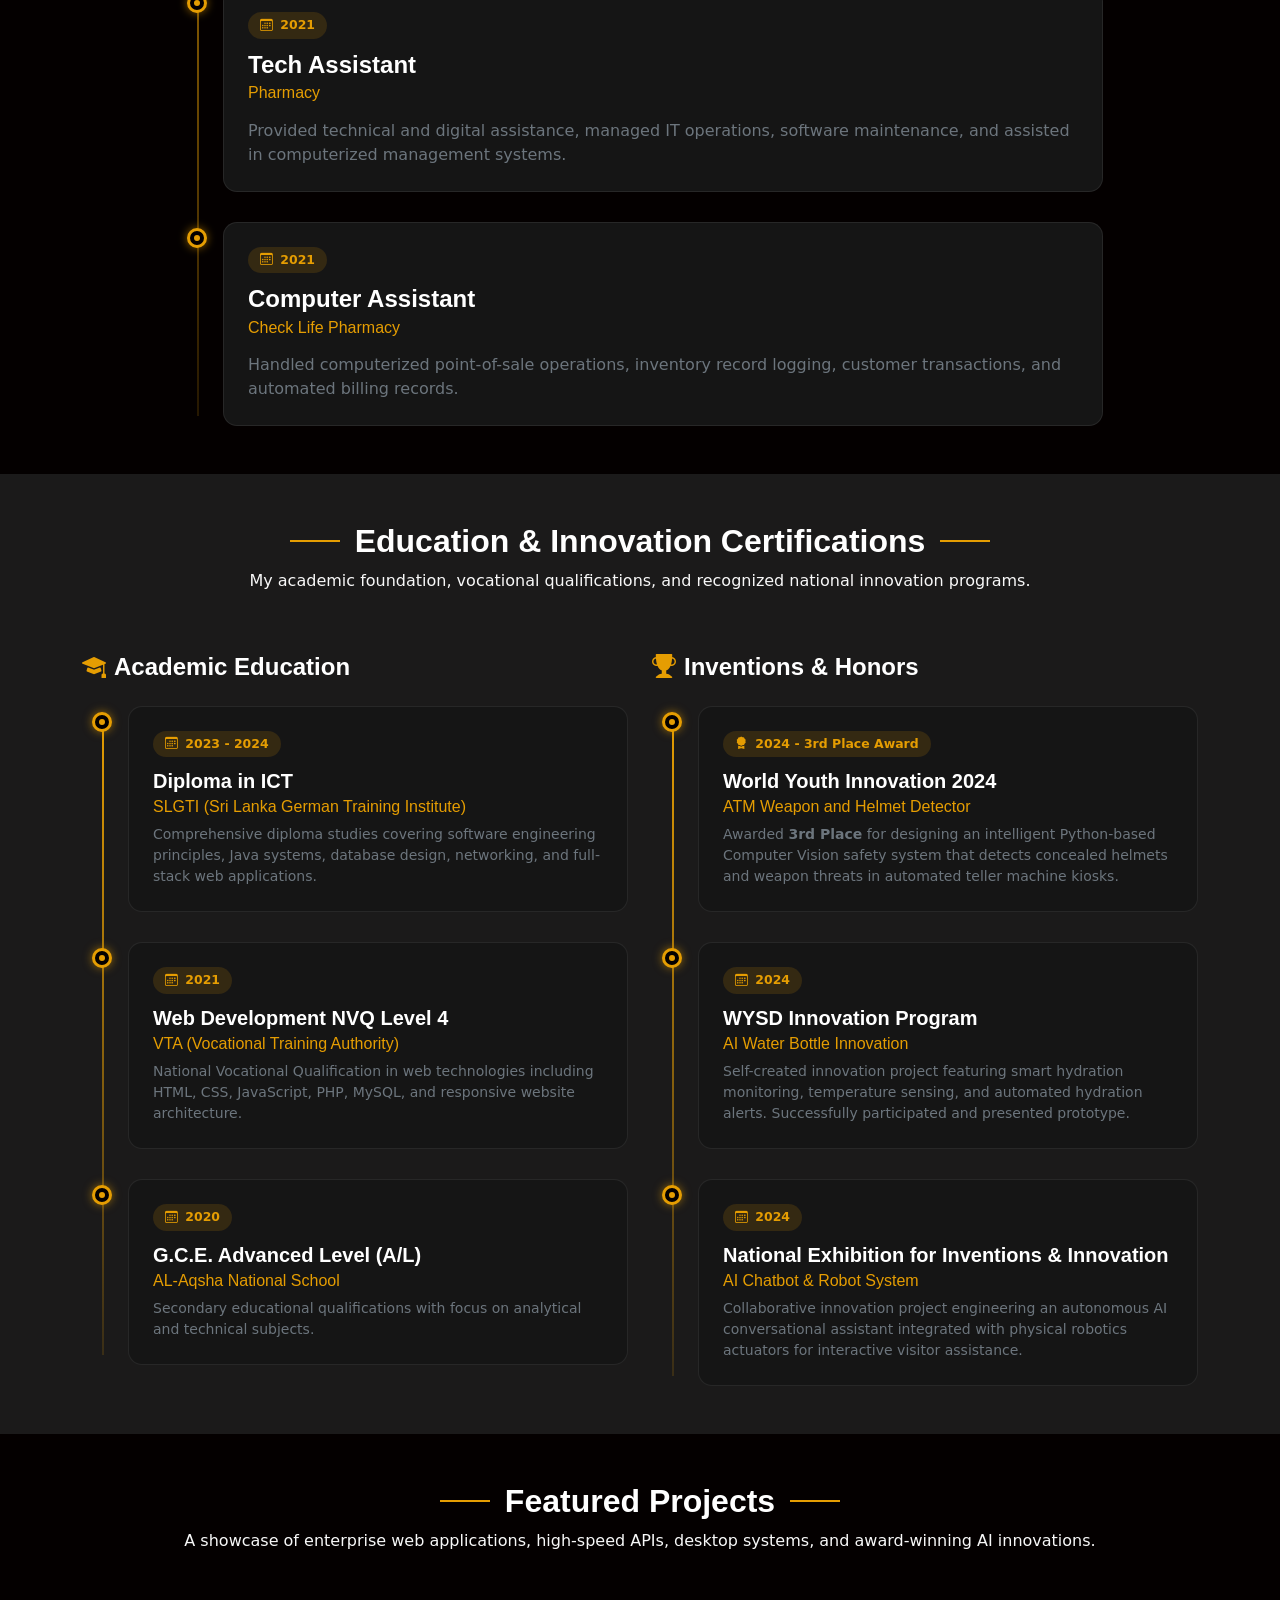
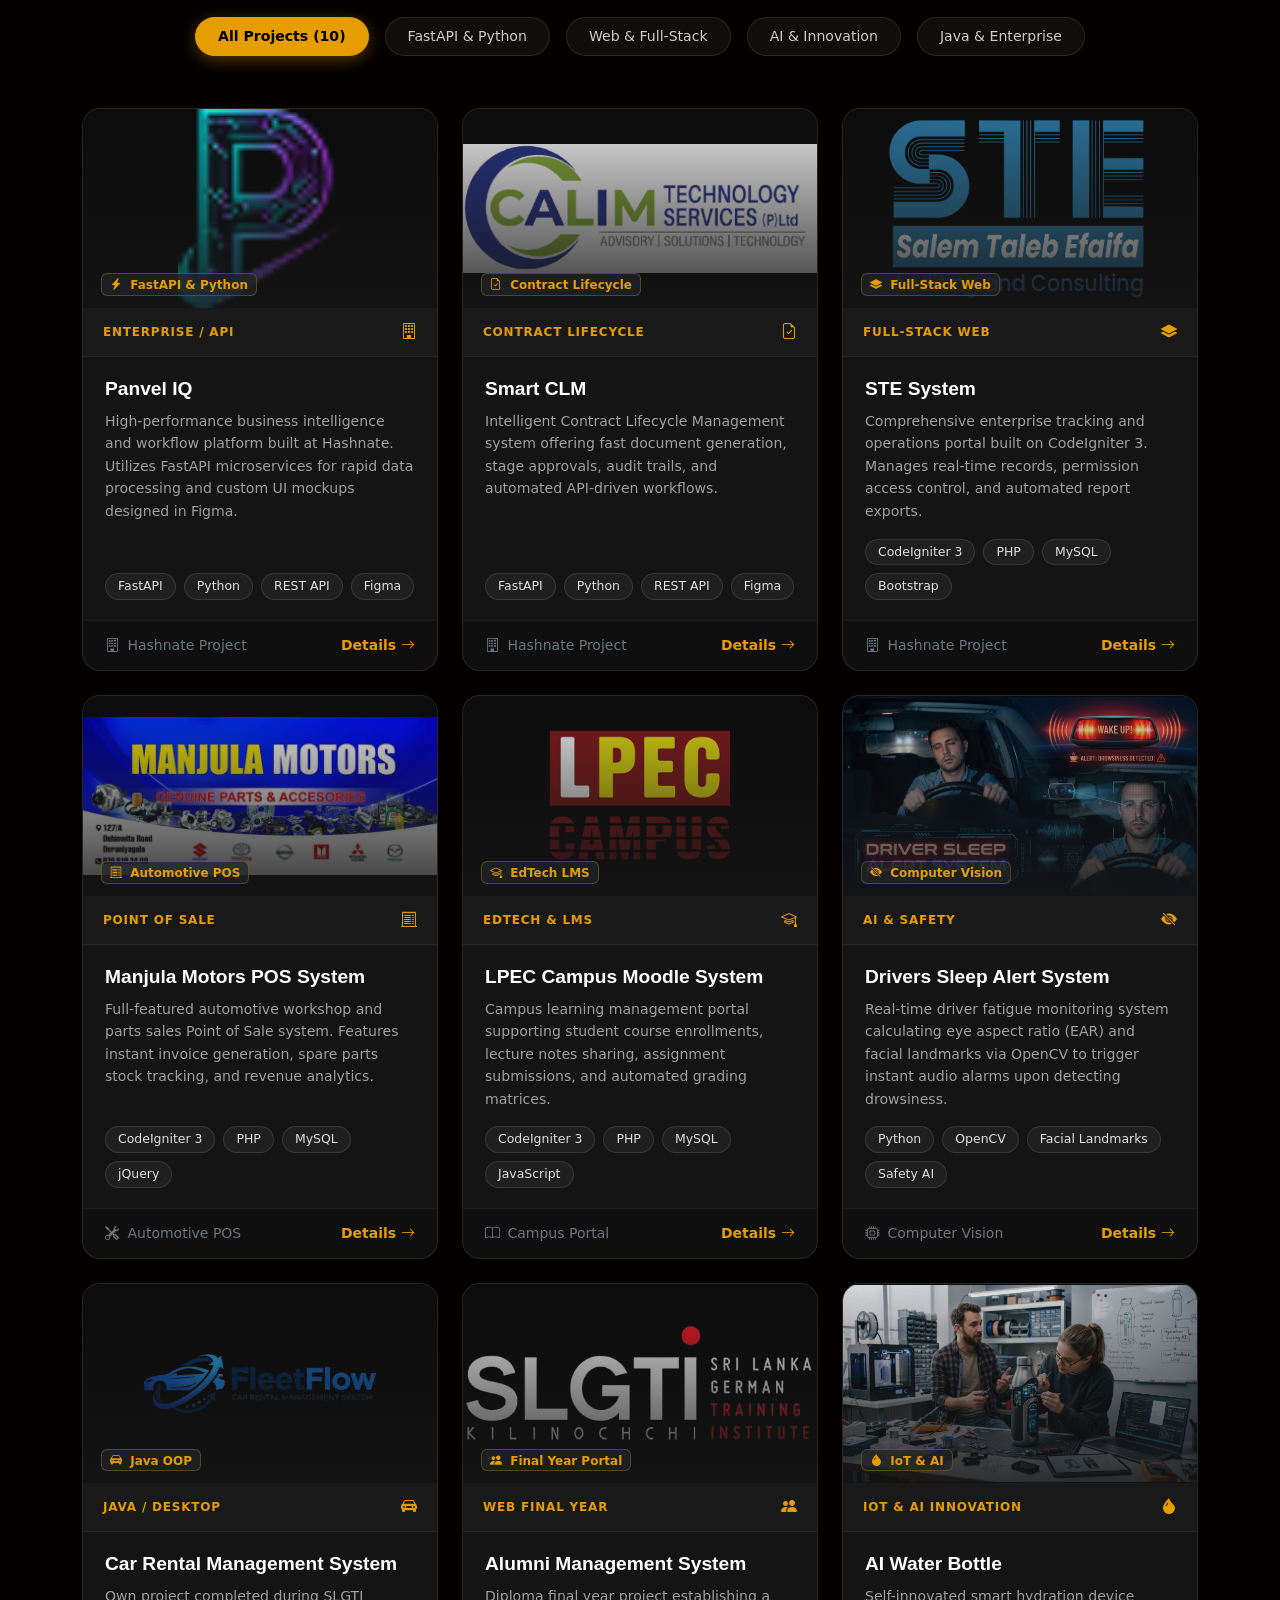
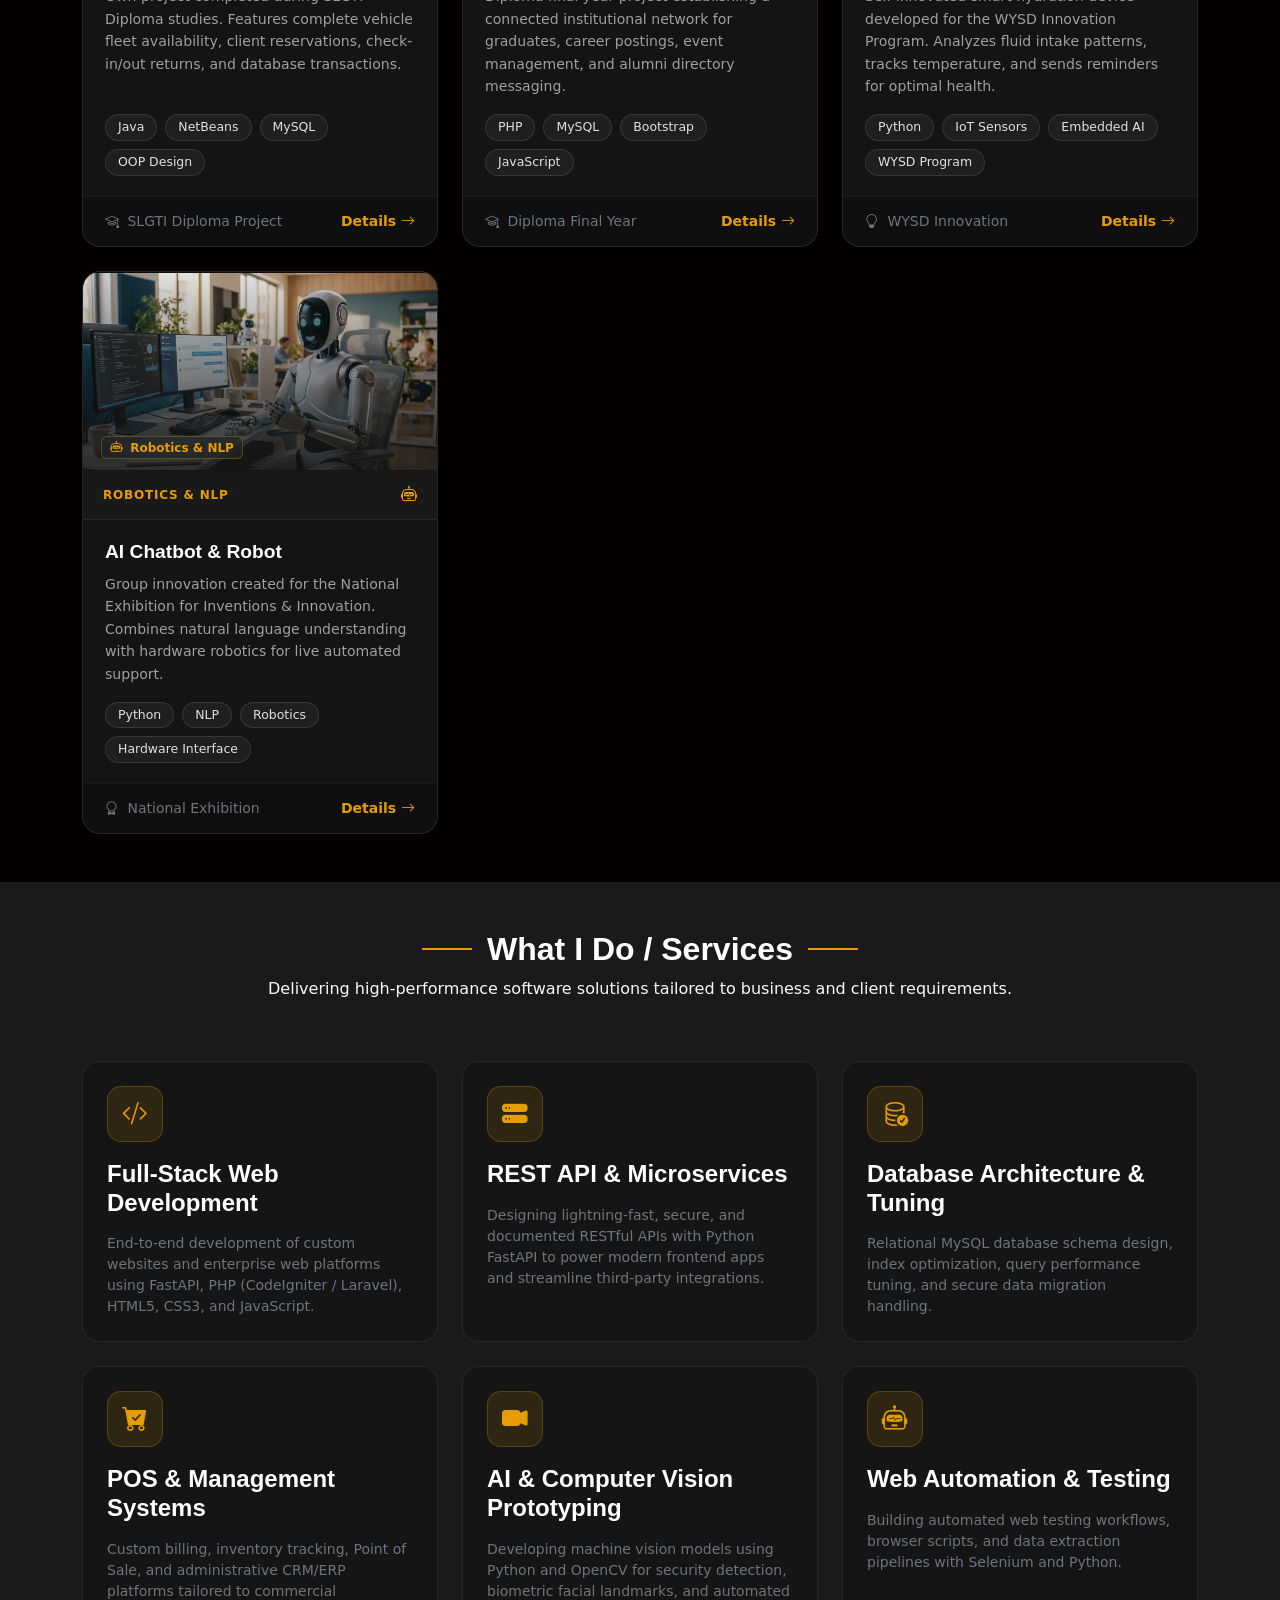
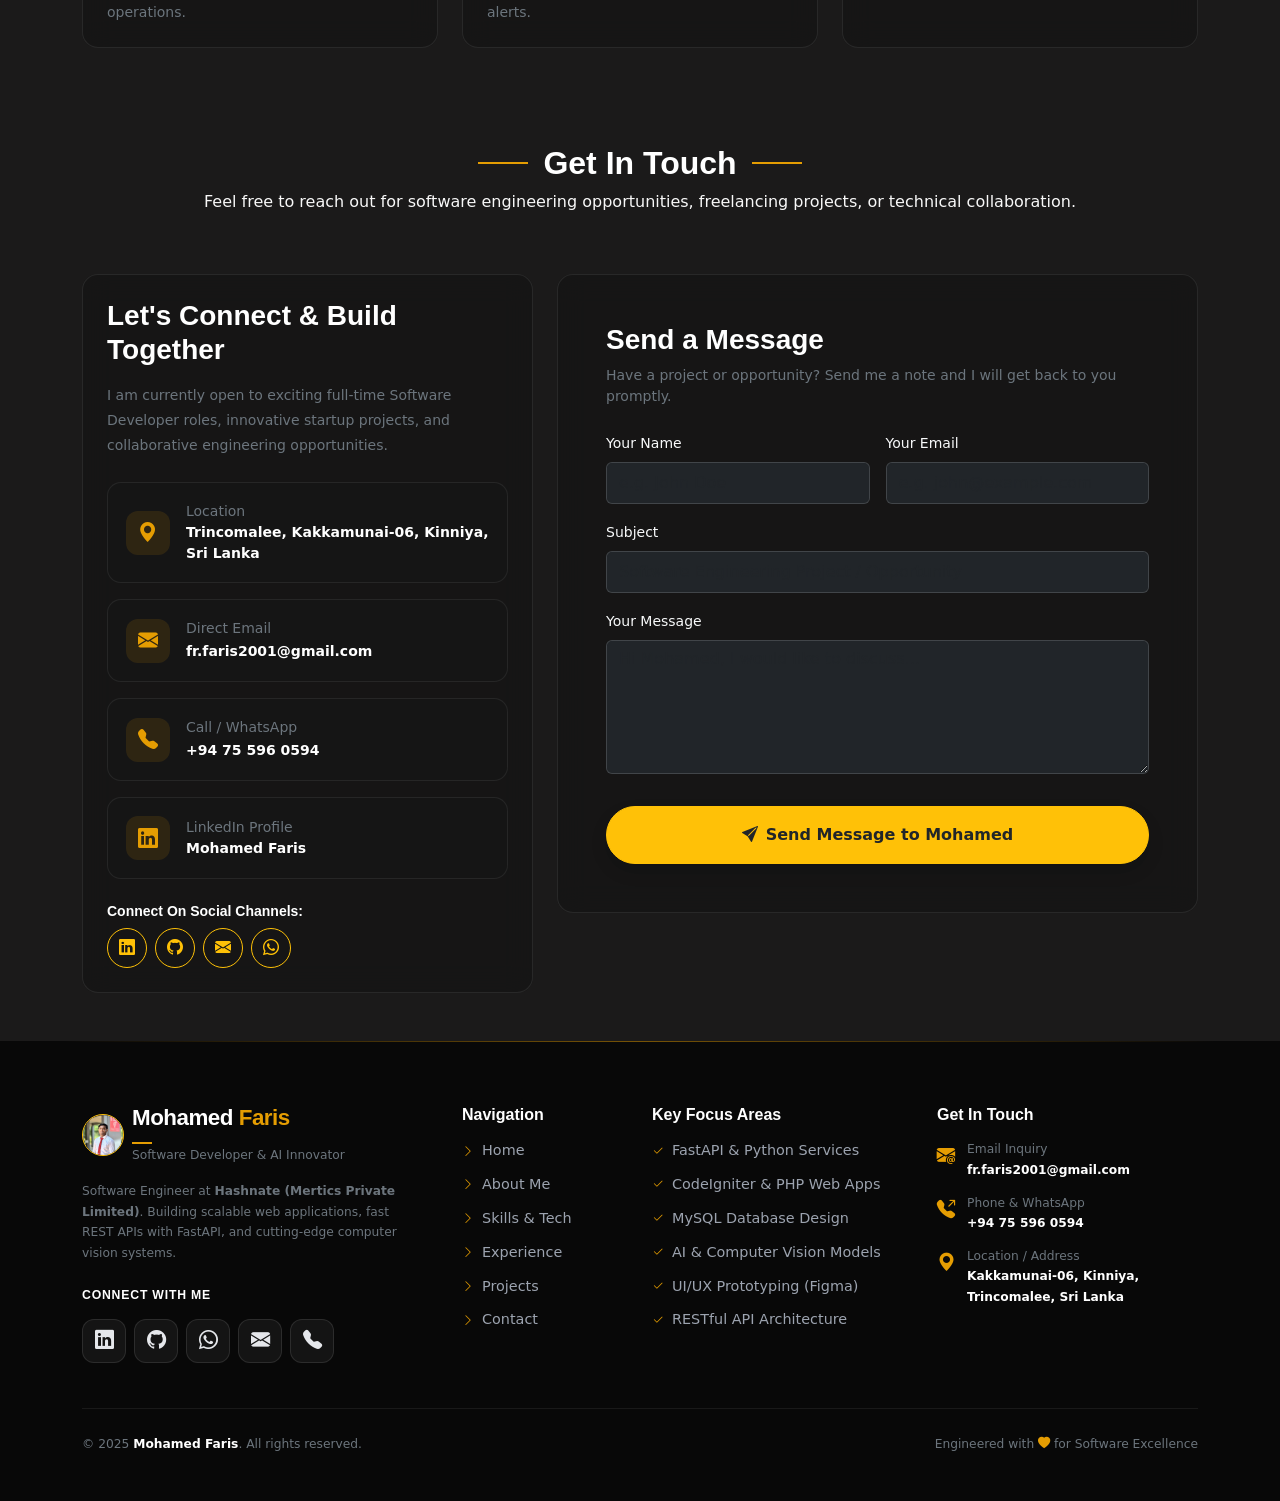
==== commit dbf44db0: "Add drivers_sleep_alert image for project assets" ====
--- a/index.html
+++ b/index.html
@@ -141,7 +141,7 @@
                 <i class="bi bi-chat-dots-fill"></i>
                 <span>Get In Touch</span>
               </a>
-              <a href="assets/docs/Mohamed_Faris_CV.pdf" download="Mohamed_Faris_CV.pdf" target="_blank"
+              <a href="assets/docs/Mohamed_Faris_CV_v3.pdf" download="Mohamed_Faris_CV_v3.pdf"
                 class="btn btn-outline-light px-4 py-3 fw-semibold rounded-pill d-flex align-items-center gap-2">
                 <i class="bi bi-file-earmark-arrow-down-fill text-accent"></i>
                 <span>Download CV</span>
@@ -222,7 +222,7 @@
                     Diploma in ICT (SLGTI), NVQ Level 4</div>
                 </div>
 
-                <a href="assets/docs/Mohamed_Faris_CV.pdf" download="Mohamed_Faris_CV.pdf" target="_blank"
+                <a href="assets/docs/Mohamed_Faris_CV_v3.pdf" download="Mohamed_Faris_CV_v3.pdf"
                   class="btn btn-warning text-dark fw-bold rounded-pill w-100 py-2 d-flex align-items-center justify-content-center gap-2">
                   <i class="bi bi-file-earmark-arrow-down-fill"></i>
                   <span>Download Full CV (PDF)</span>
@@ -999,7 +999,7 @@
           <div class="col-lg-4 col-md-6 project-item" data-category="ai" data-aos="fade-up" data-aos-delay="400">
             <div class="project-card">
               <div class="project-thumb-wrapper">
-                <img src="assets/img/projects/ai_detector.png" alt="Drivers Sleep Alert System"
+                <img src="assets/img/projects/drivers_sleep_alert.jpg" alt="Drivers Sleep Alert System"
                   class="project-thumb-img" loading="lazy">
                 <div class="project-thumb-overlay">
                   <span
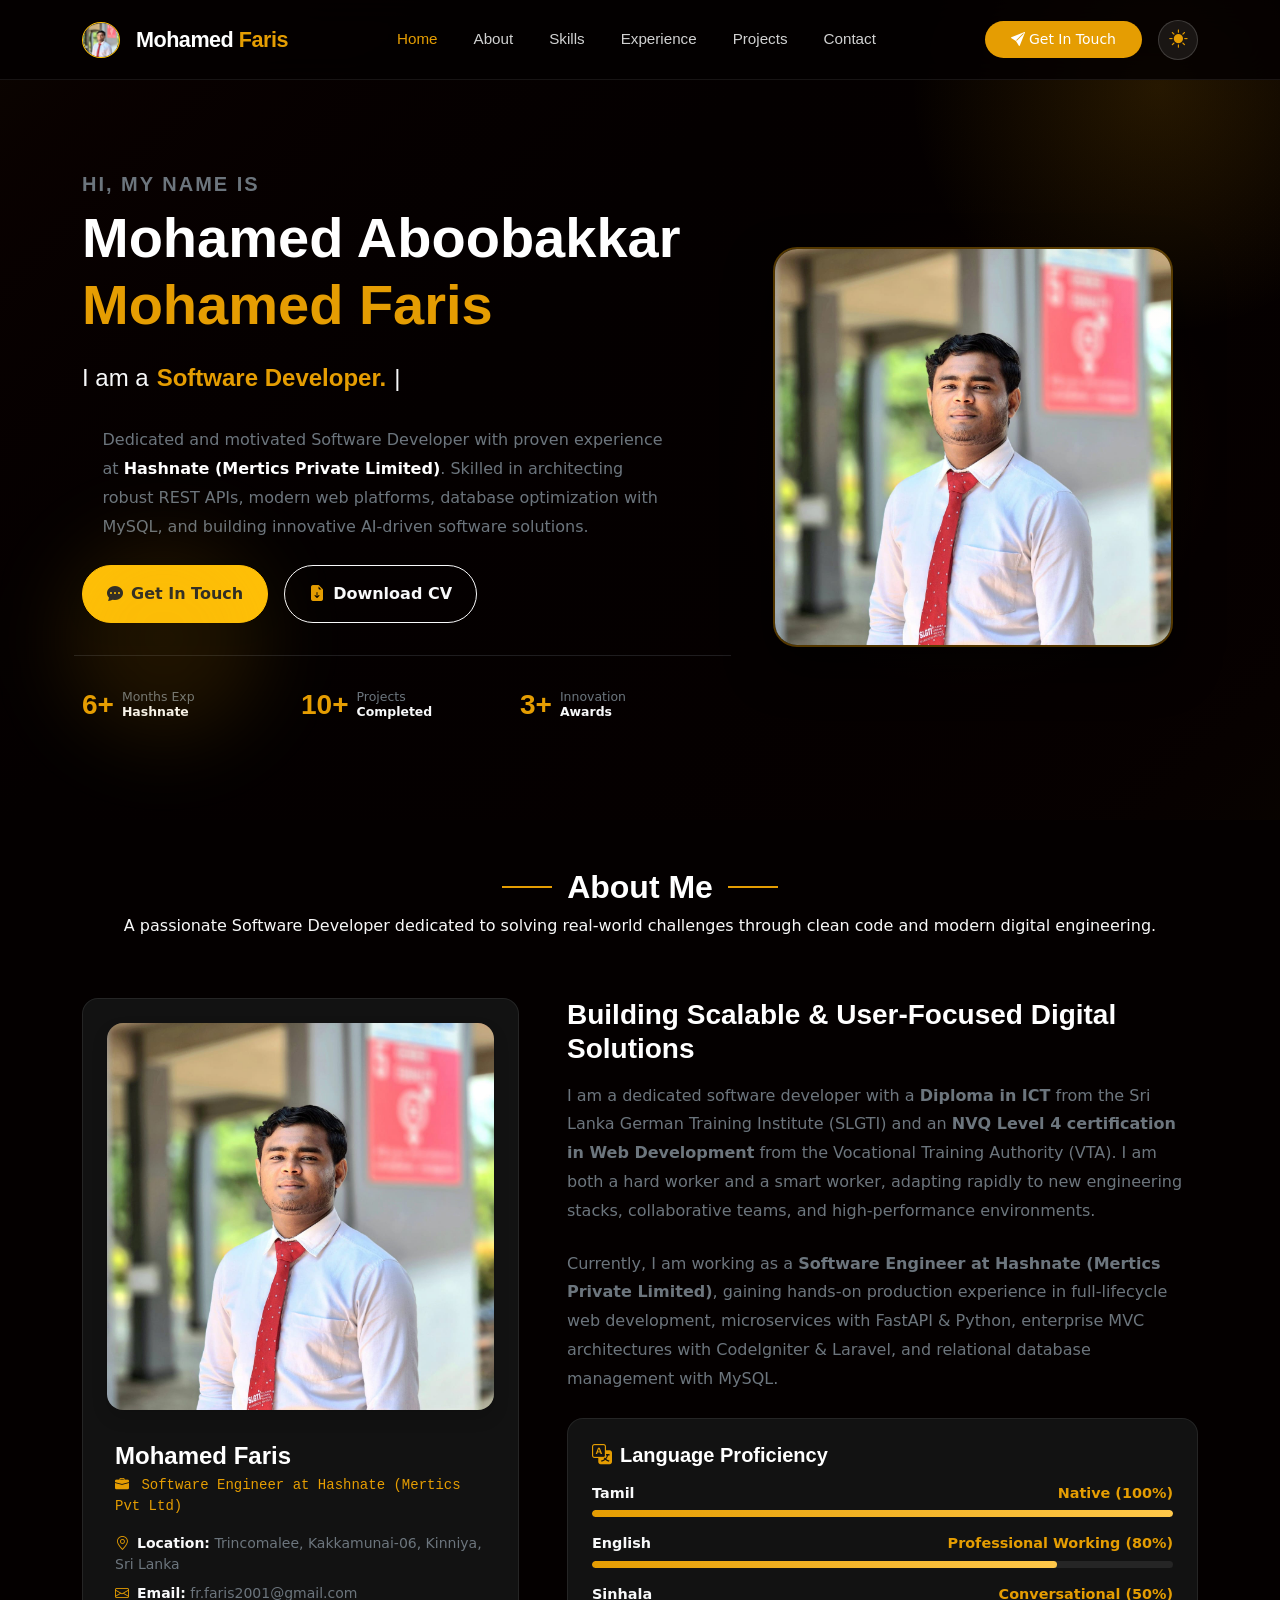
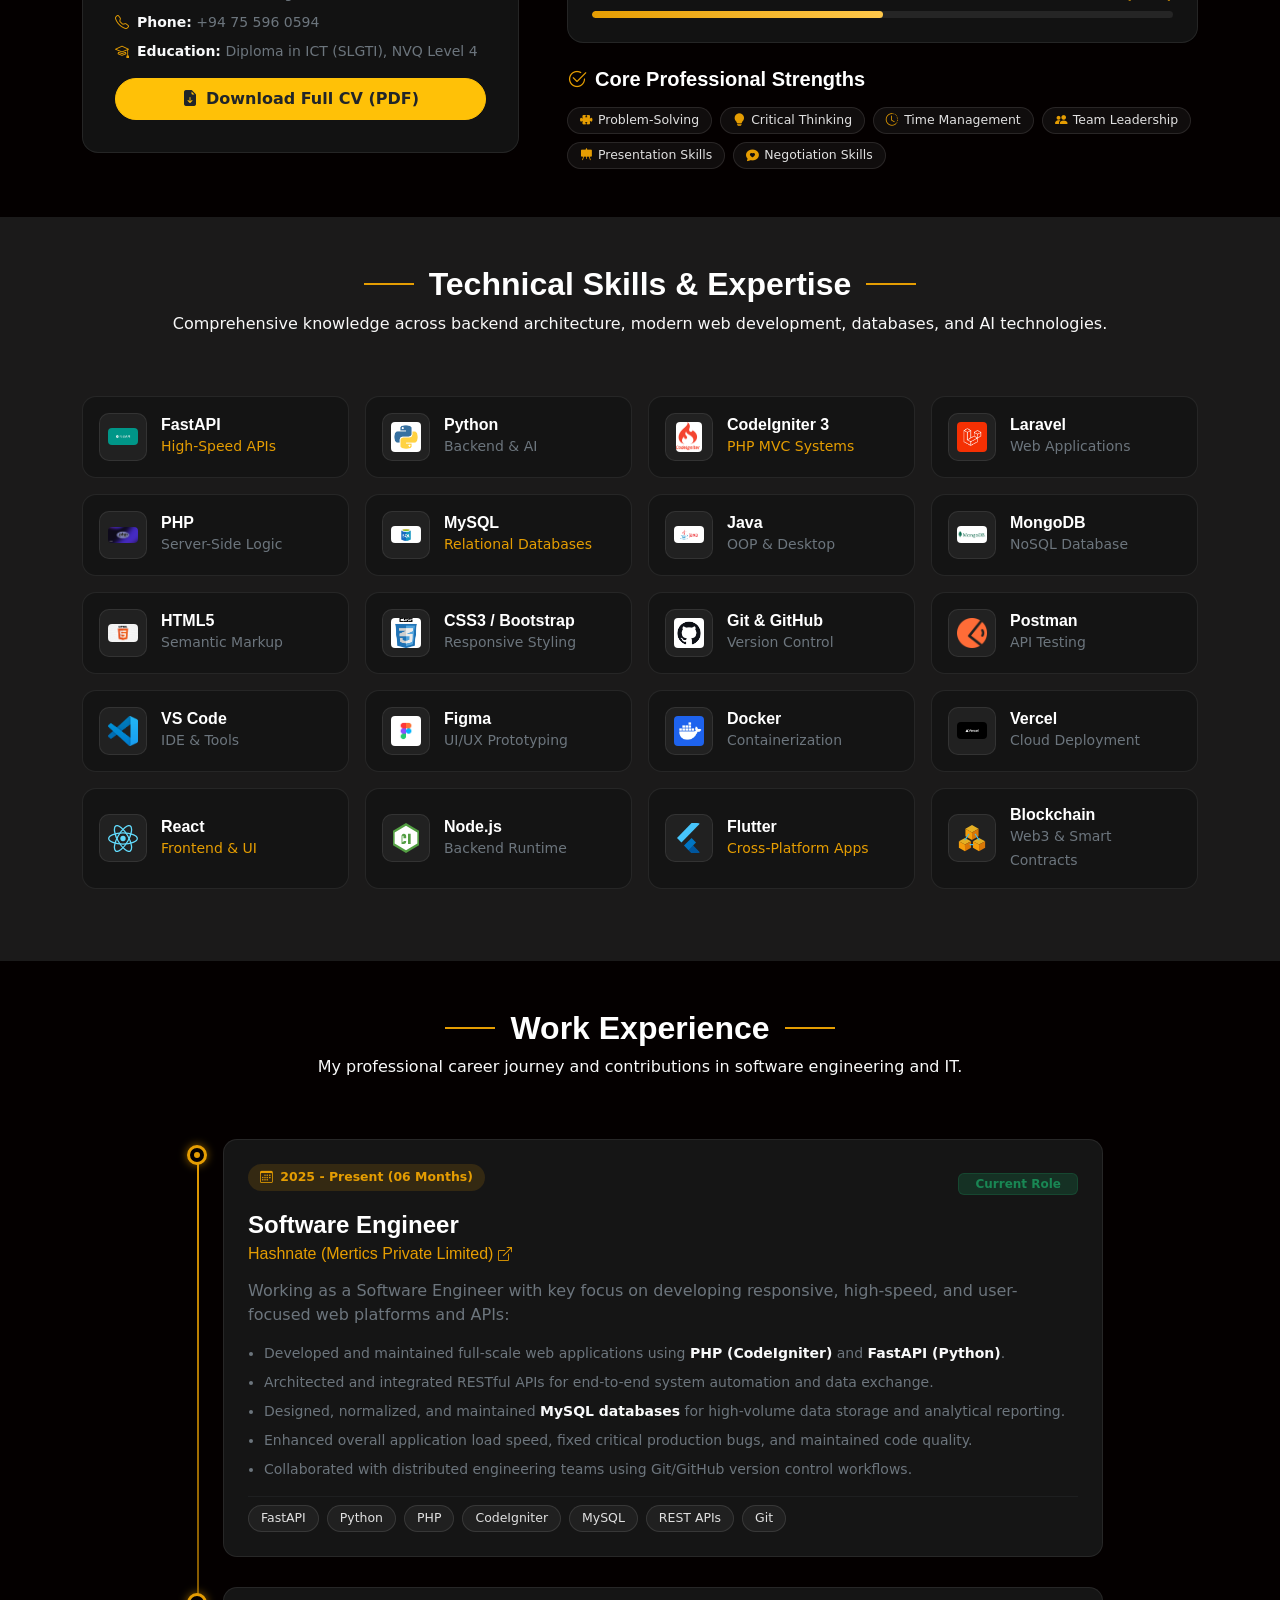
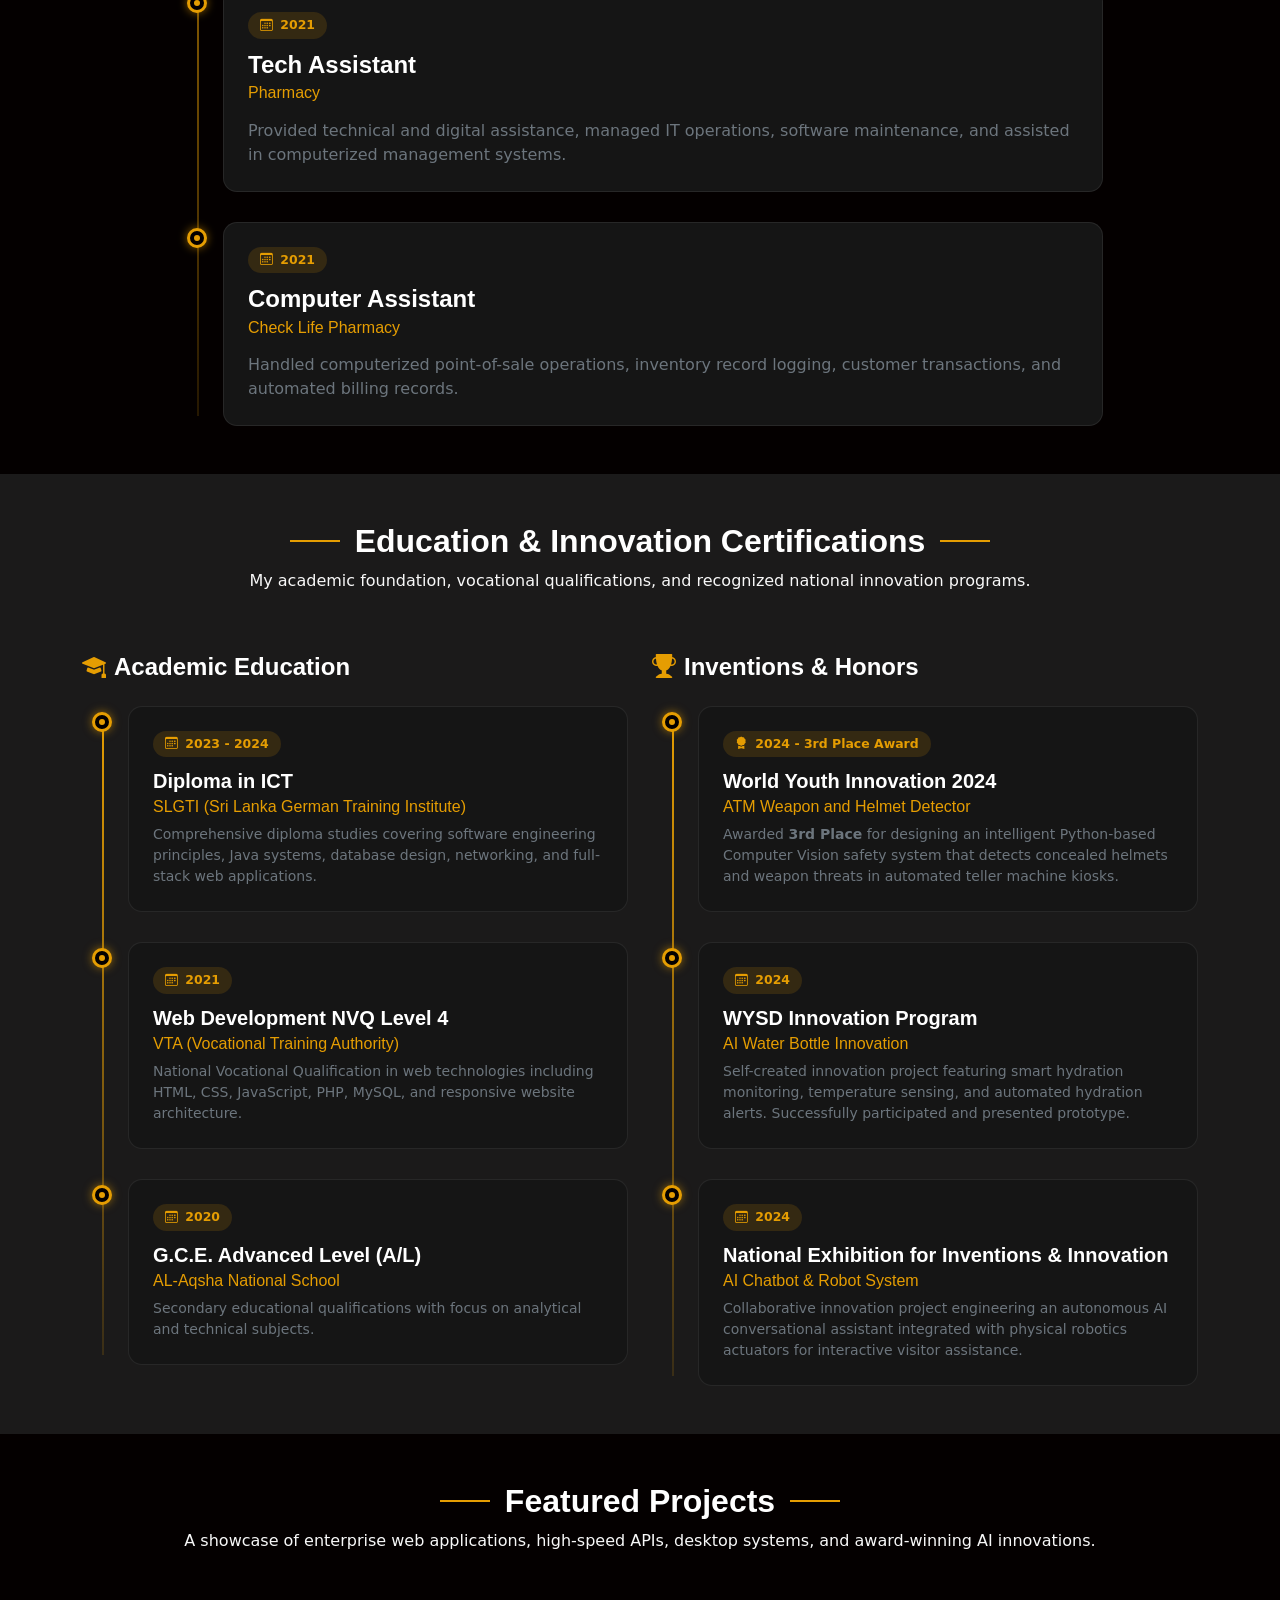
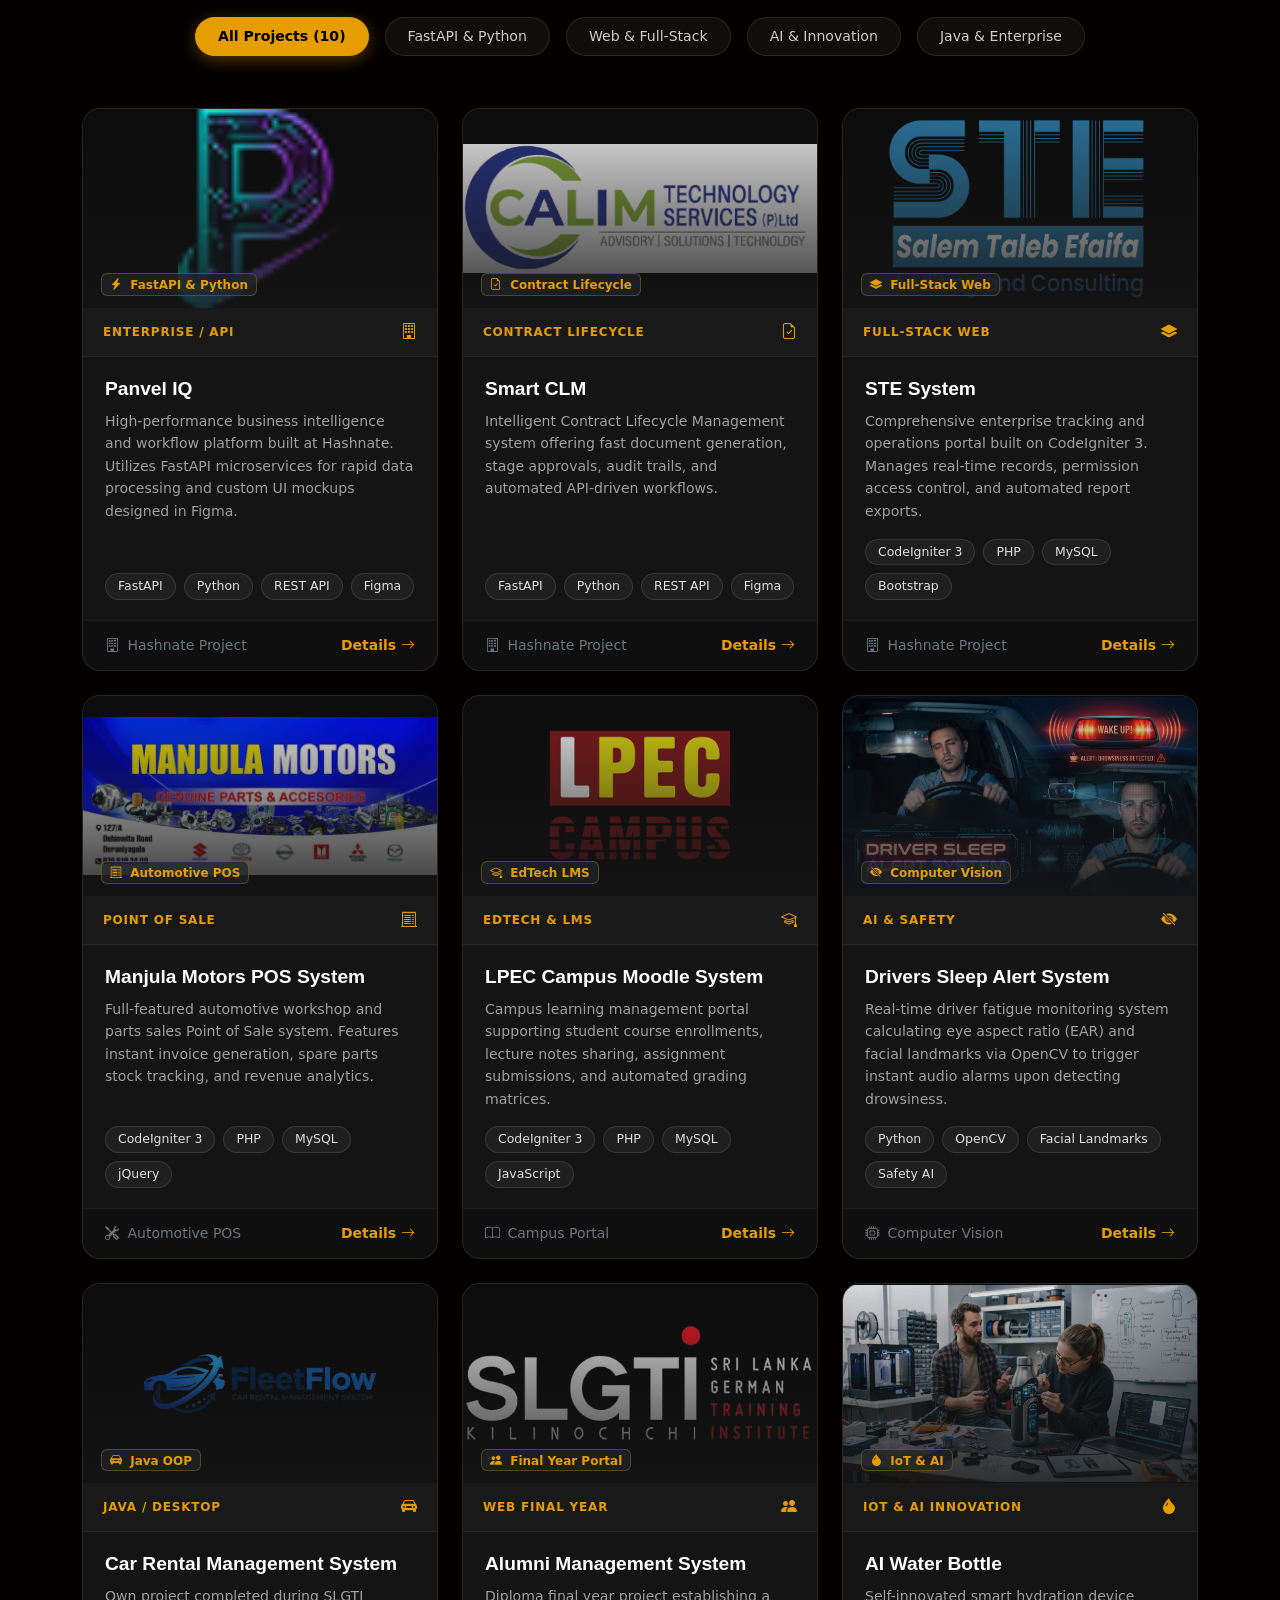
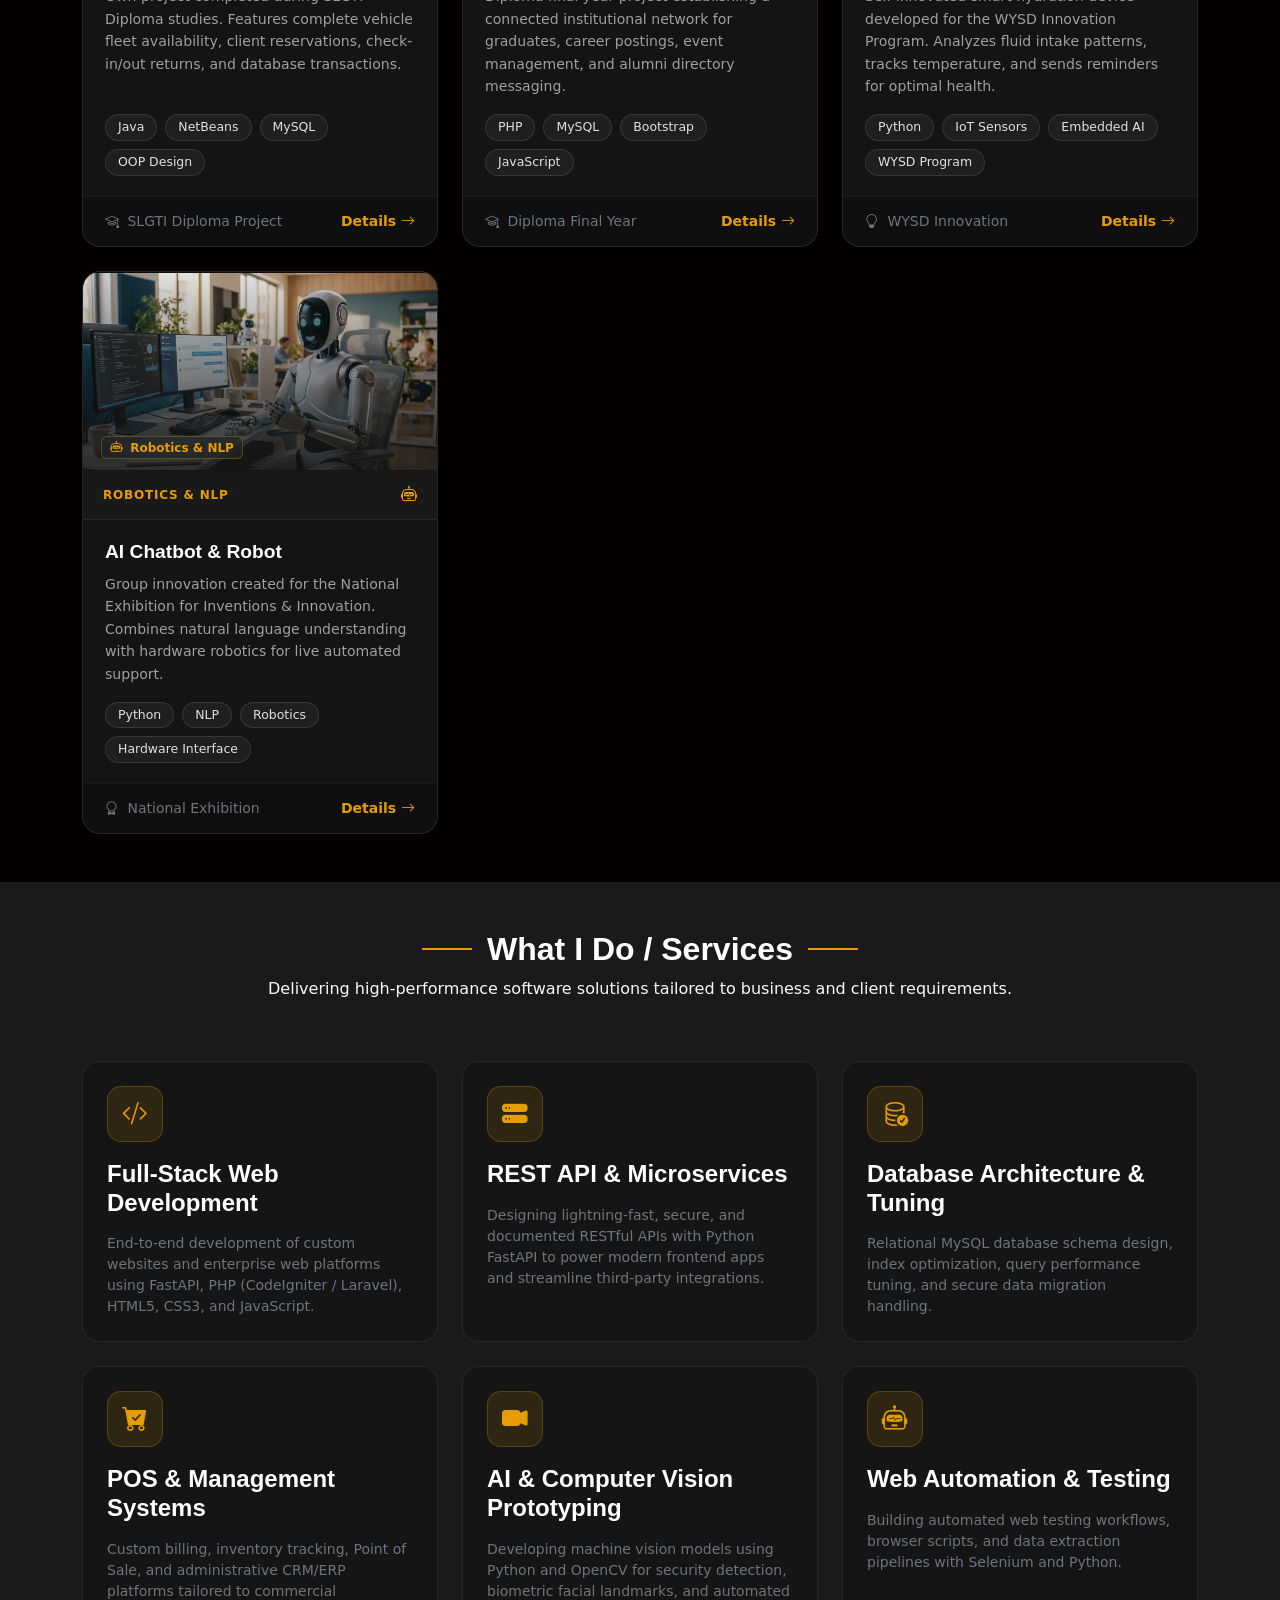
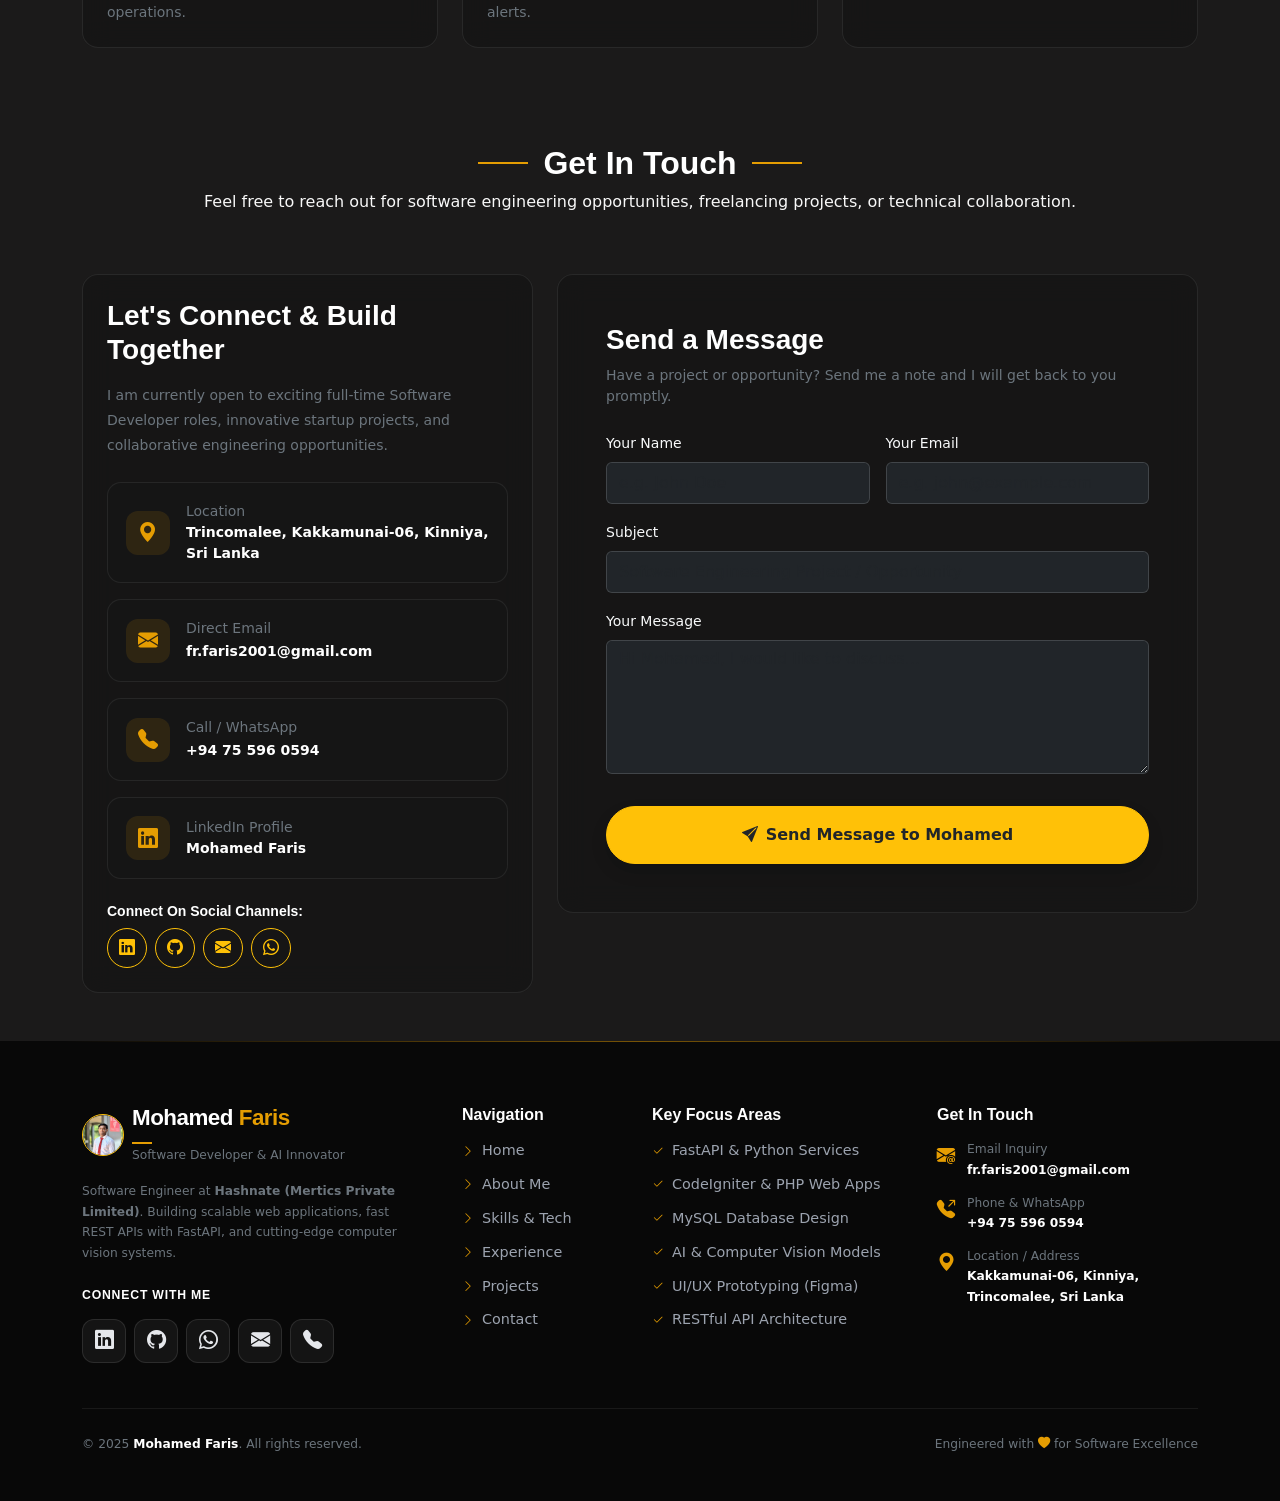
==== commit 7942faa6: "feat: adjust alignment of project section for improved layout" ====
--- a/index.html
+++ b/index.html
@@ -200,7 +200,7 @@
       </div>
 
       <div class="container" data-aos="fade-up" data-aos-delay="100">
-        <div class="row align-items-center g-lg-5 g-4">
+        <div class="row align-items-start g-lg-5 g-4">
 
           <div class="col-lg-5" data-aos="fade-right" data-aos-delay="200">
             <div class="glass-card p-4 text-center position-relative">
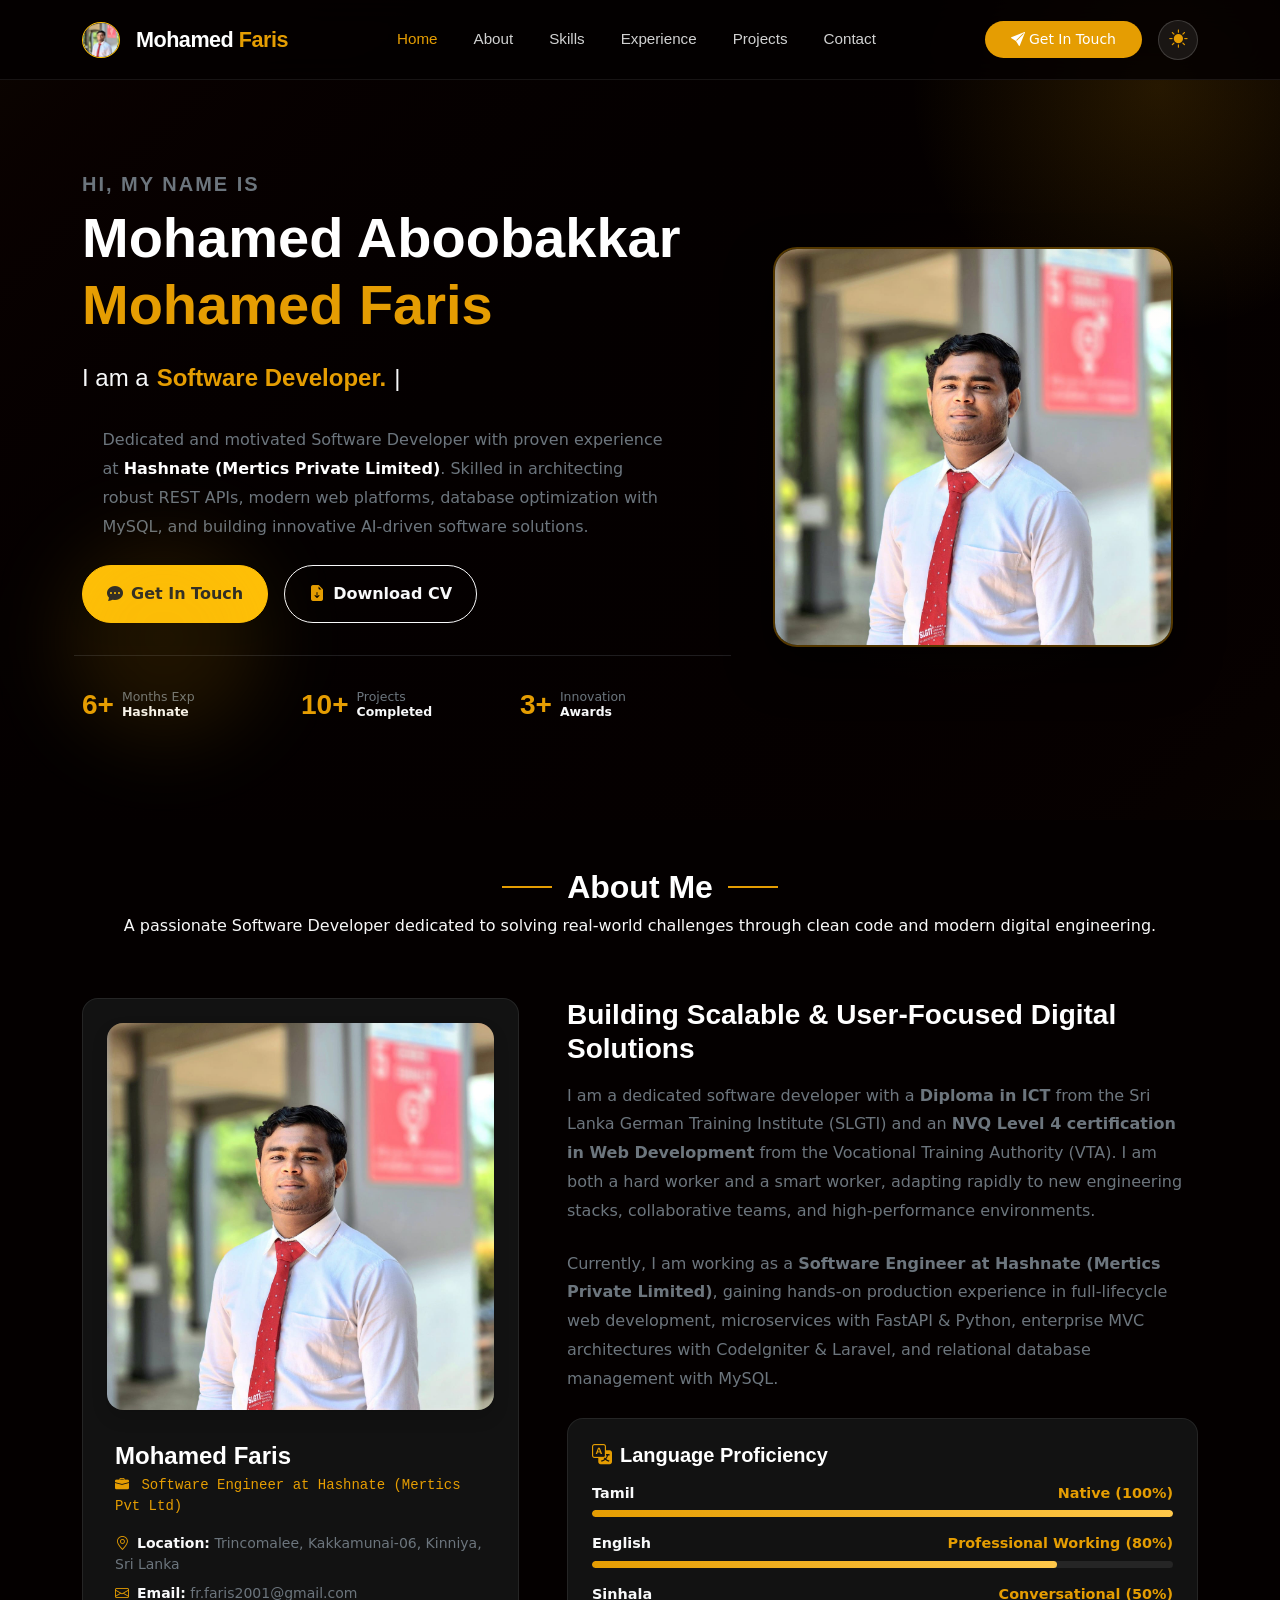
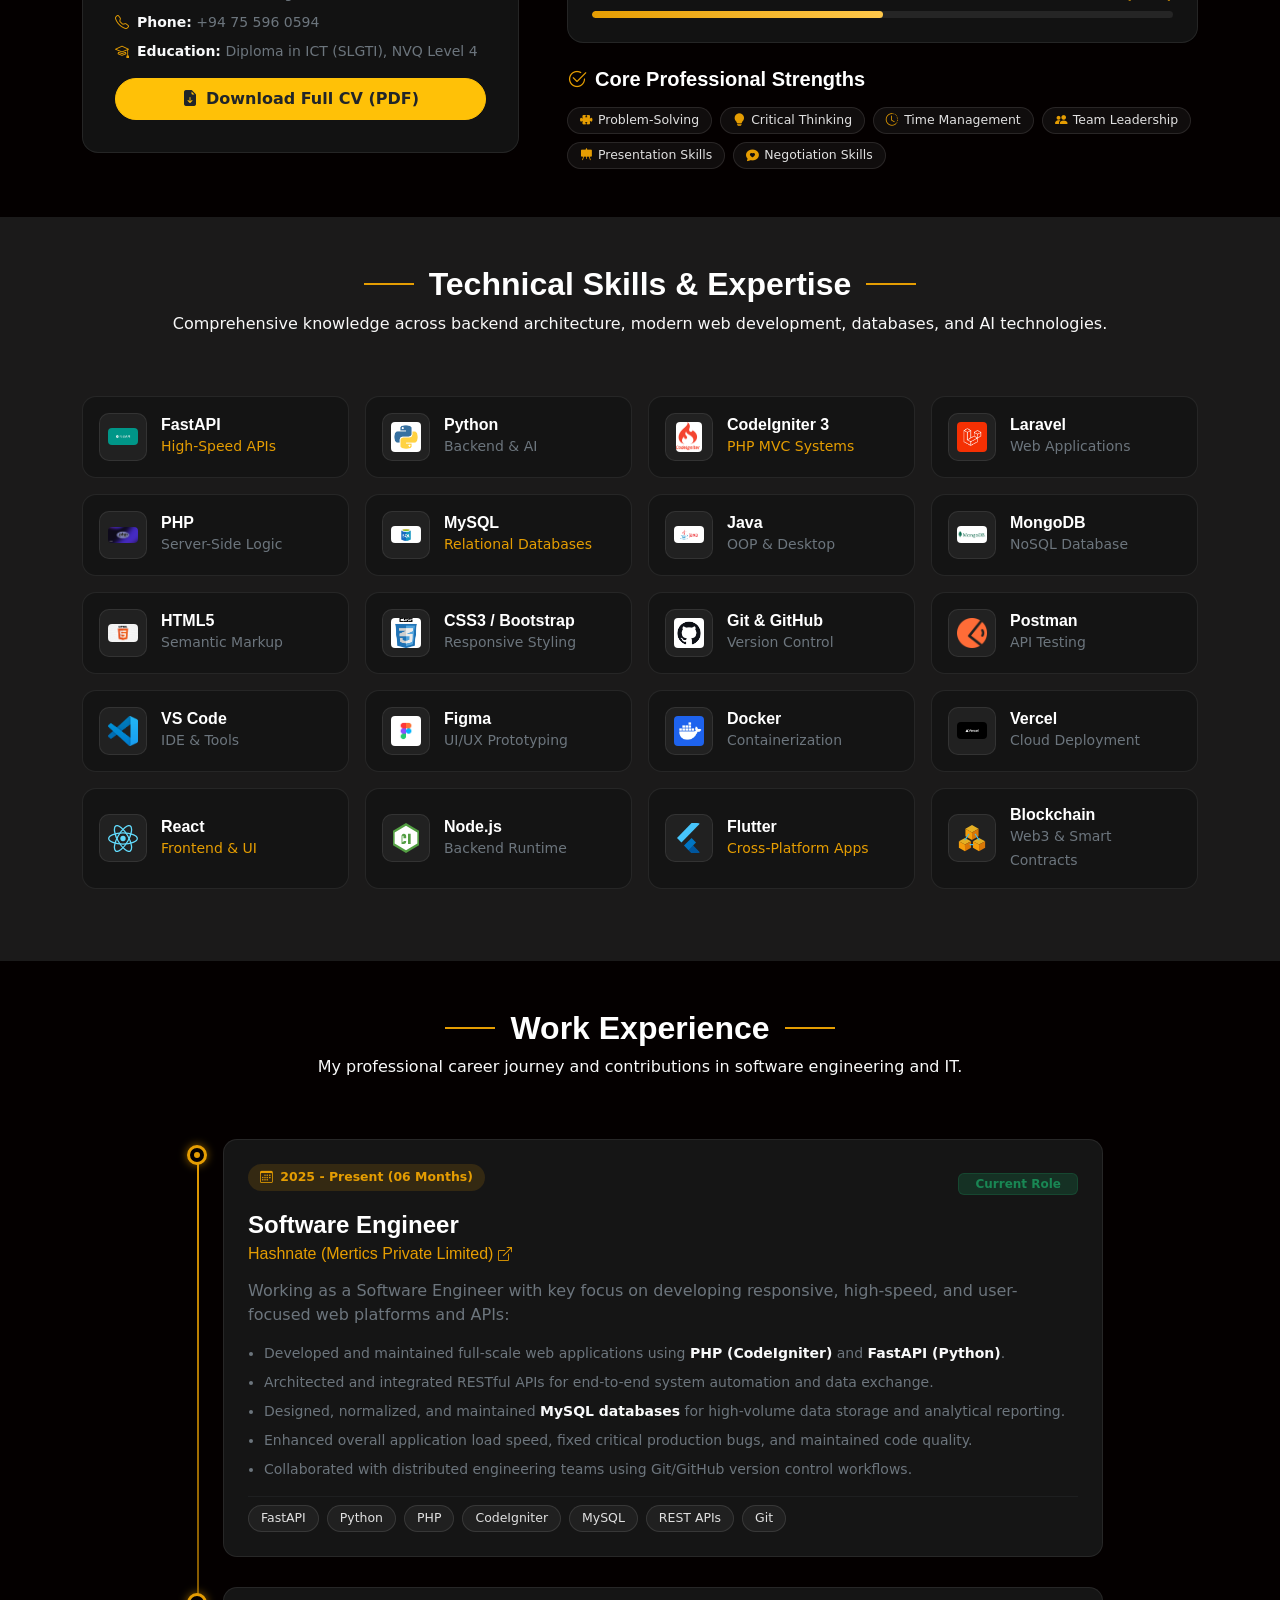
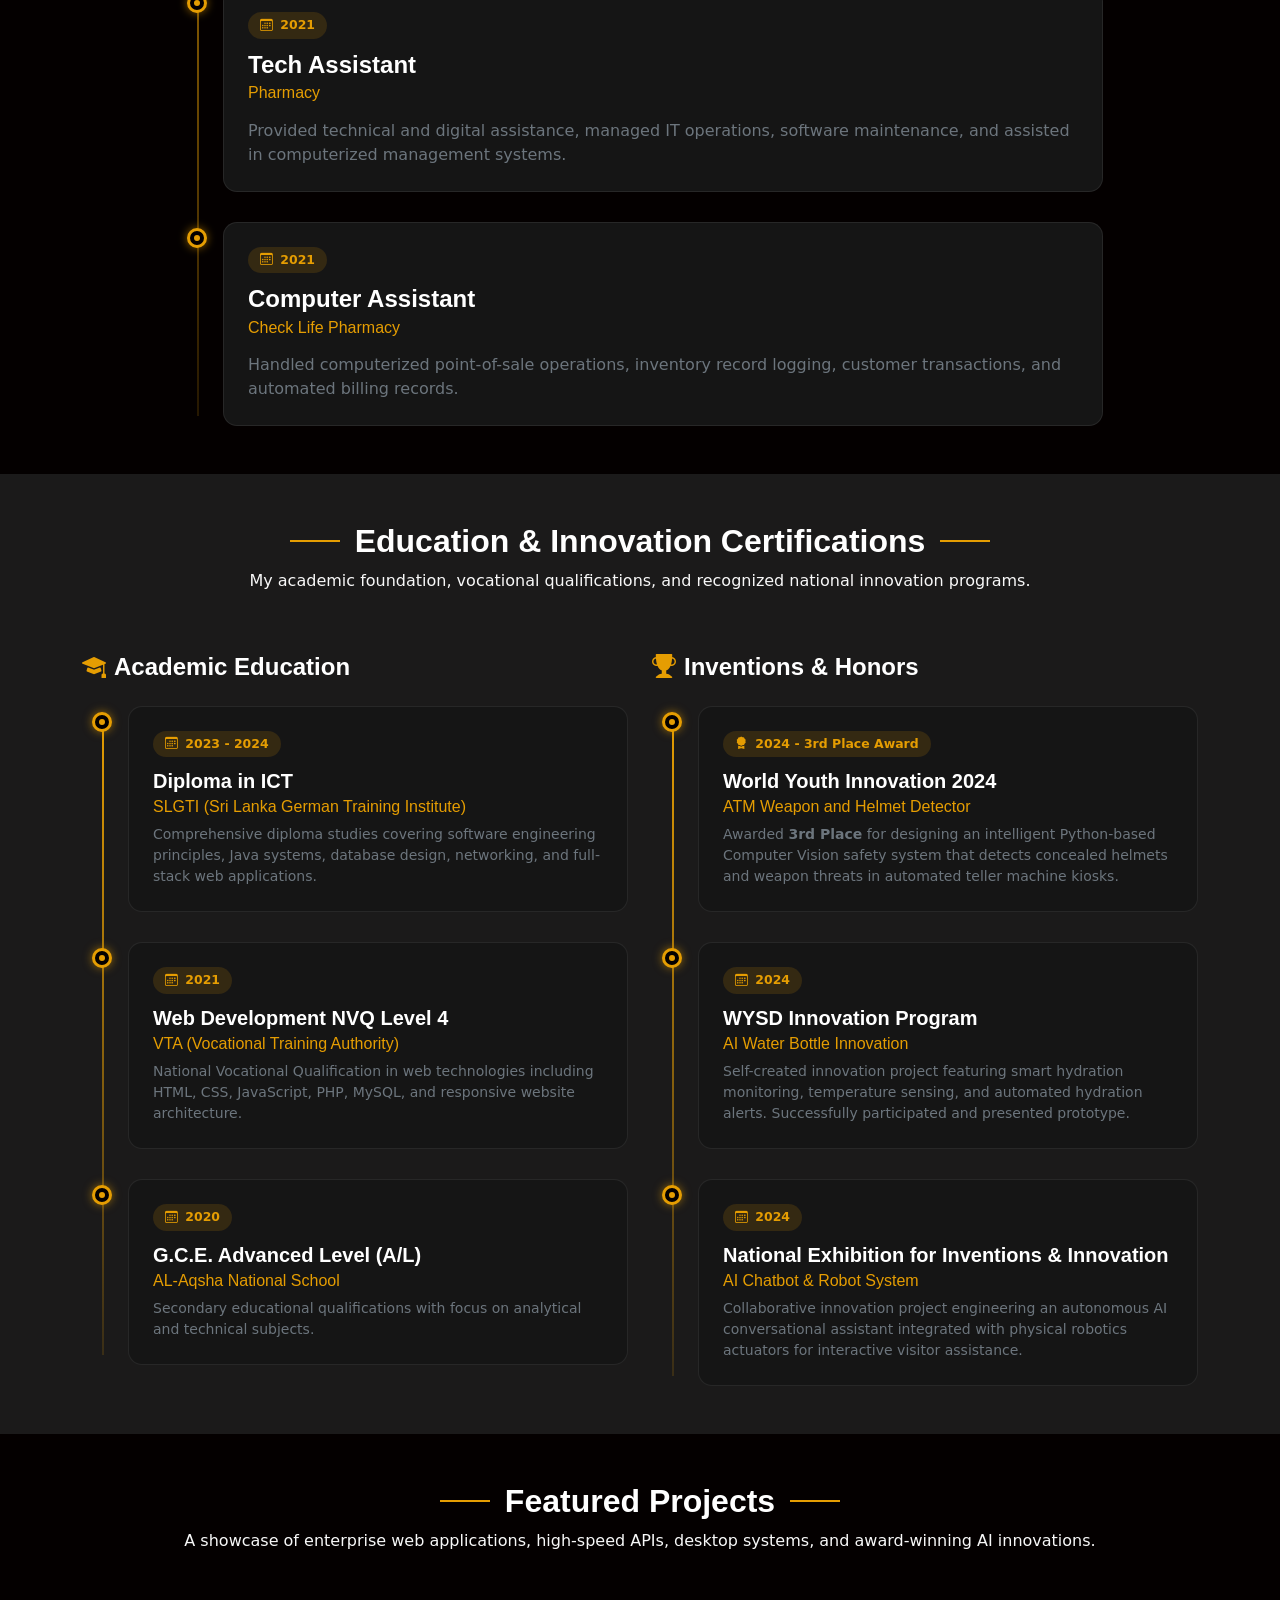
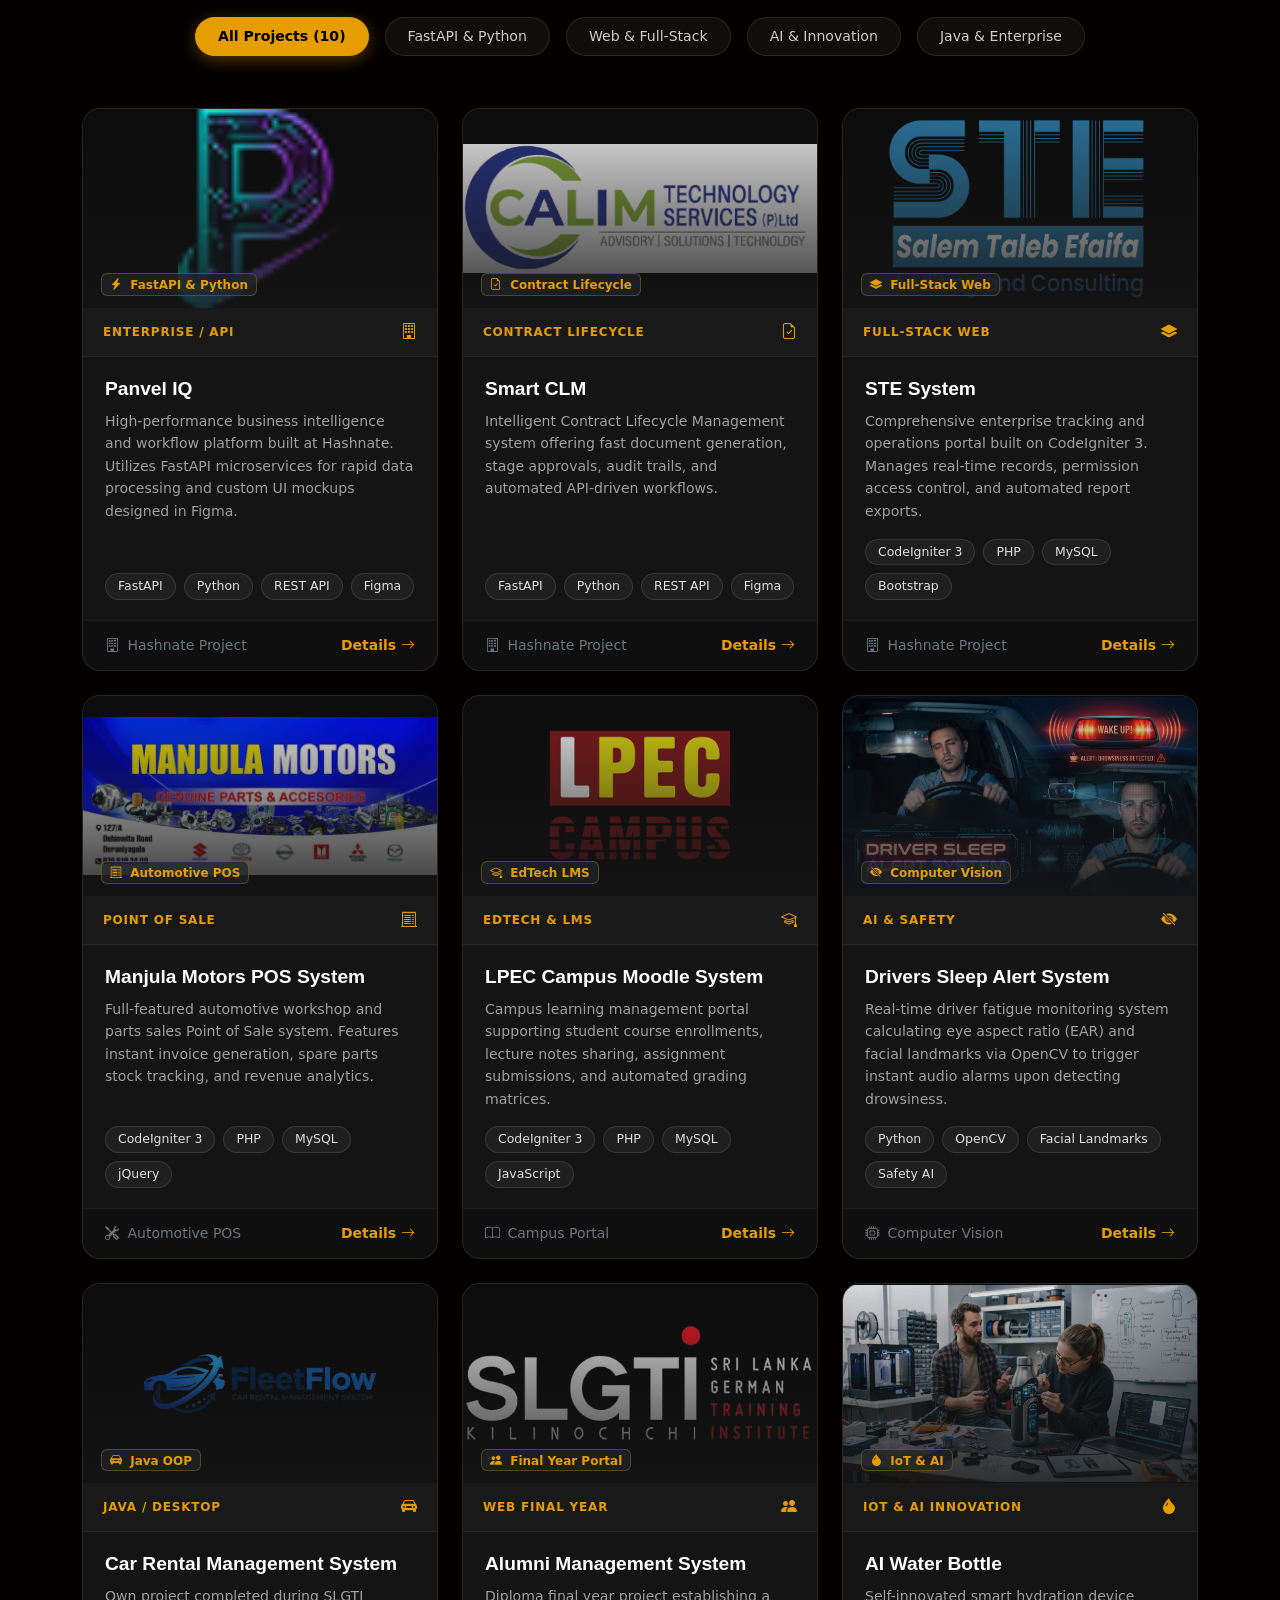
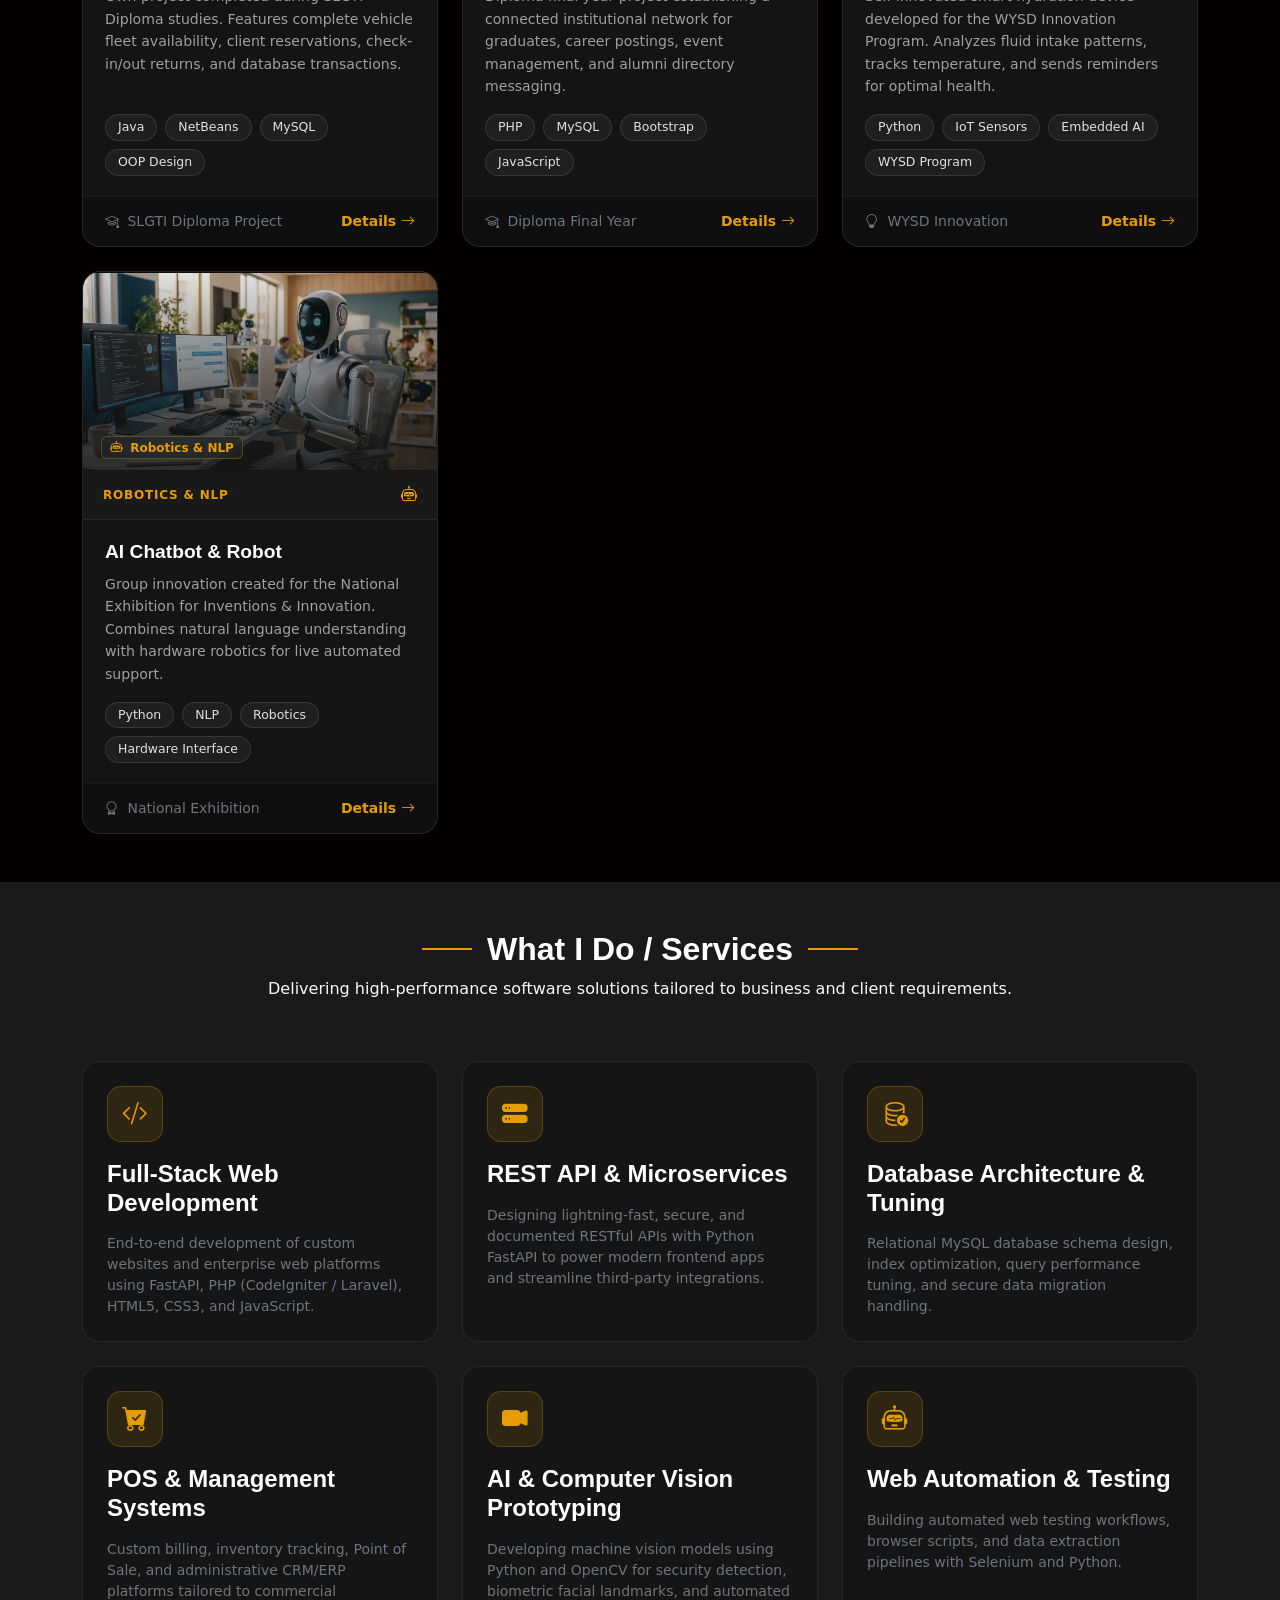
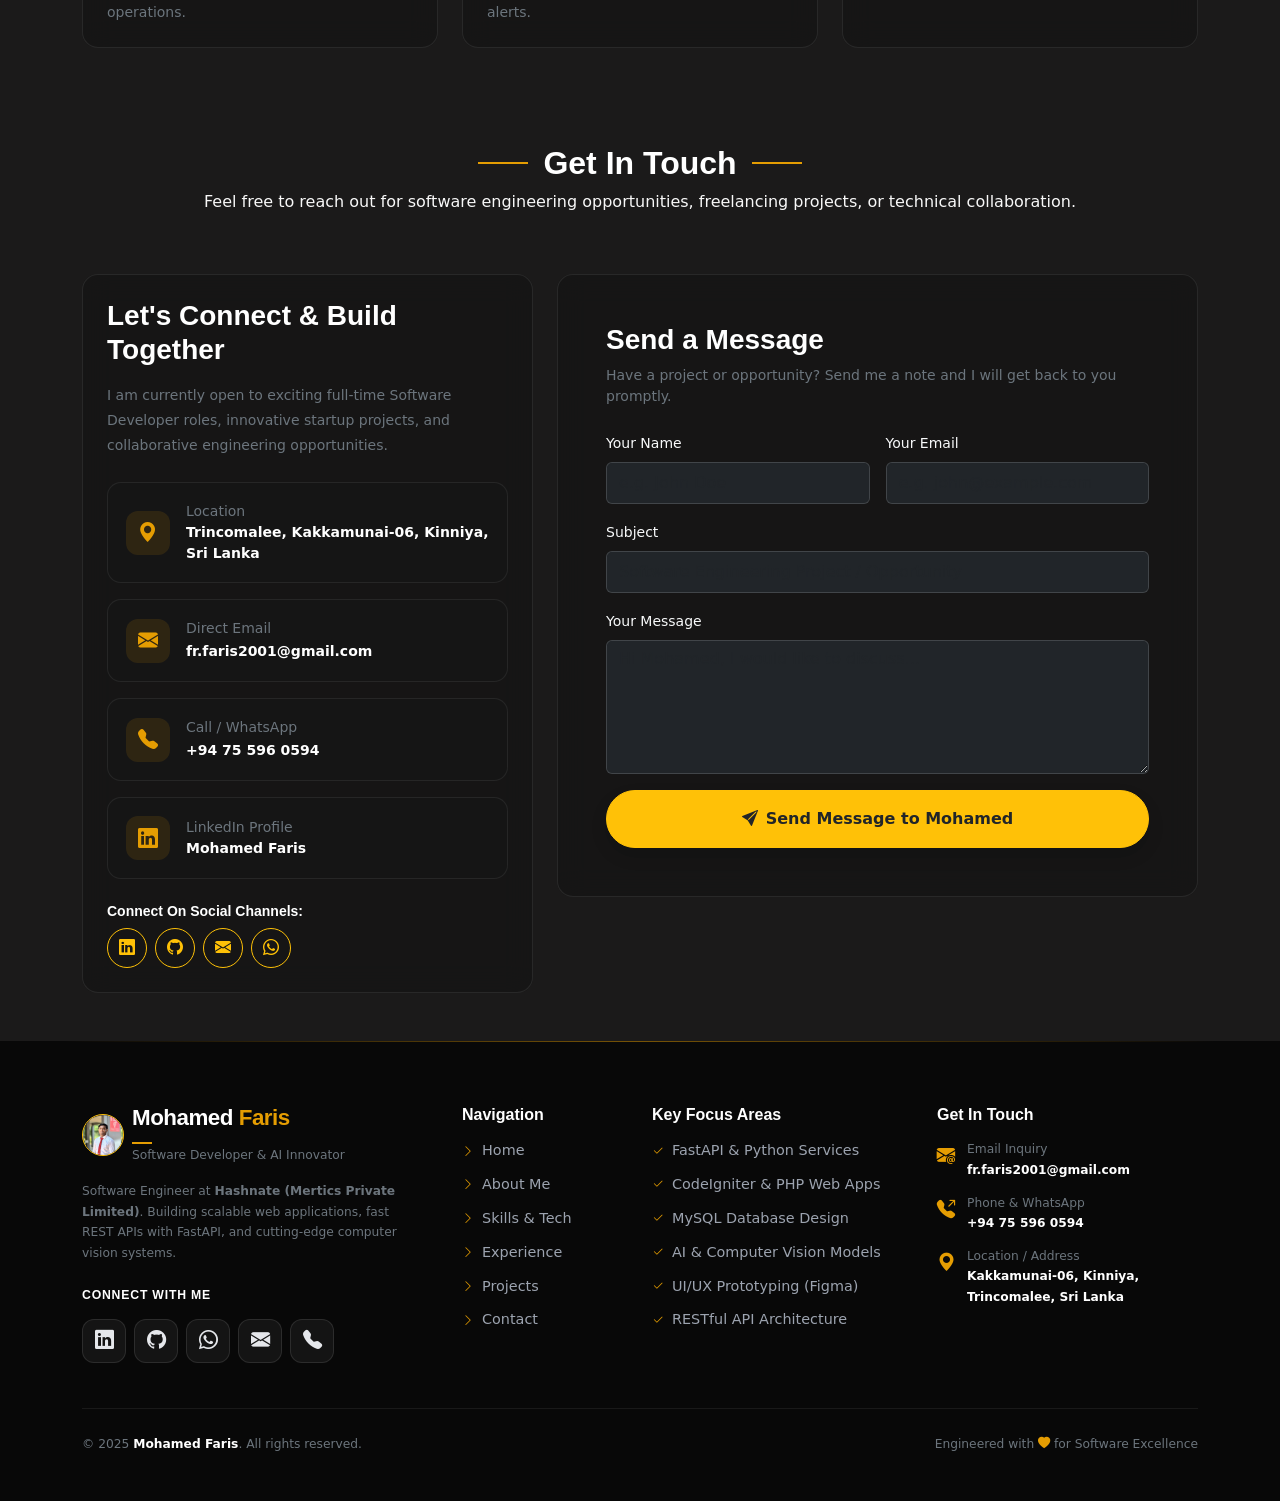
==== commit 92066f83: "feat: update contact form to use FormSubmit for email handling and remove client-side feedback" ====
--- a/index.html
+++ b/index.html
@@ -1390,7 +1390,11 @@
               <p class="text-secondary small mb-4">Have a project or opportunity? Send me a note and I will get back to
                 you promptly.</p>
 
-              <form id="portfolio-contact-form" class="php-email-form">
+              <form id="portfolio-contact-form" action="https://formsubmit.co/fr.faris2001@gmail.com" method="POST">
+                <input type="hidden" name="_subject" value="New portfolio message">
+                <input type="hidden" name="_template" value="table">
+                <input type="text" name="_honey" tabindex="-1" autocomplete="off" aria-hidden="true"
+                  style="display:none">
                 <div class="row g-3">
                   <div class="col-md-6">
                     <label for="contactName" class="form-label text-light small">Your Name</label>
@@ -1417,14 +1421,6 @@
                     <textarea class="form-control bg-dark text-white border-secondary border-opacity-50" name="message"
                       id="contactMessage" rows="5" placeholder="Hi Mohamed, I would like to discuss..."
                       required></textarea>
-                  </div>
-
-                  <div class="col-12 my-2">
-                    <div class="loading">Sending message...</div>
-                    <div class="error-message">Failed to send message. Please try again or email directly to
-                      fr.faris2001@gmail.com</div>
-                    <div class="sent-message">Thank you! Your message has been sent successfully. I will get back to you
-                      soon.</div>
                   </div>
 
                   <div class="col-12">
@@ -1604,26 +1600,6 @@
         });
       });
 
-      // Contact Form client feedback
-      const contactForm = document.getElementById('portfolio-contact-form');
-      if (contactForm) {
-        contactForm.addEventListener('submit', function (e) {
-          e.preventDefault();
-          const loading = this.querySelector('.loading');
-          const sentMessage = this.querySelector('.sent-message');
-          const errorMessage = this.querySelector('.error-message');
-
-          loading.style.display = 'block';
-          errorMessage.style.display = 'none';
-          sentMessage.style.display = 'none';
-
-          setTimeout(() => {
-            loading.style.display = 'none';
-            sentMessage.style.display = 'block';
-            contactForm.reset();
-          }, 800);
-        });
-      }
     });
   </script>
 
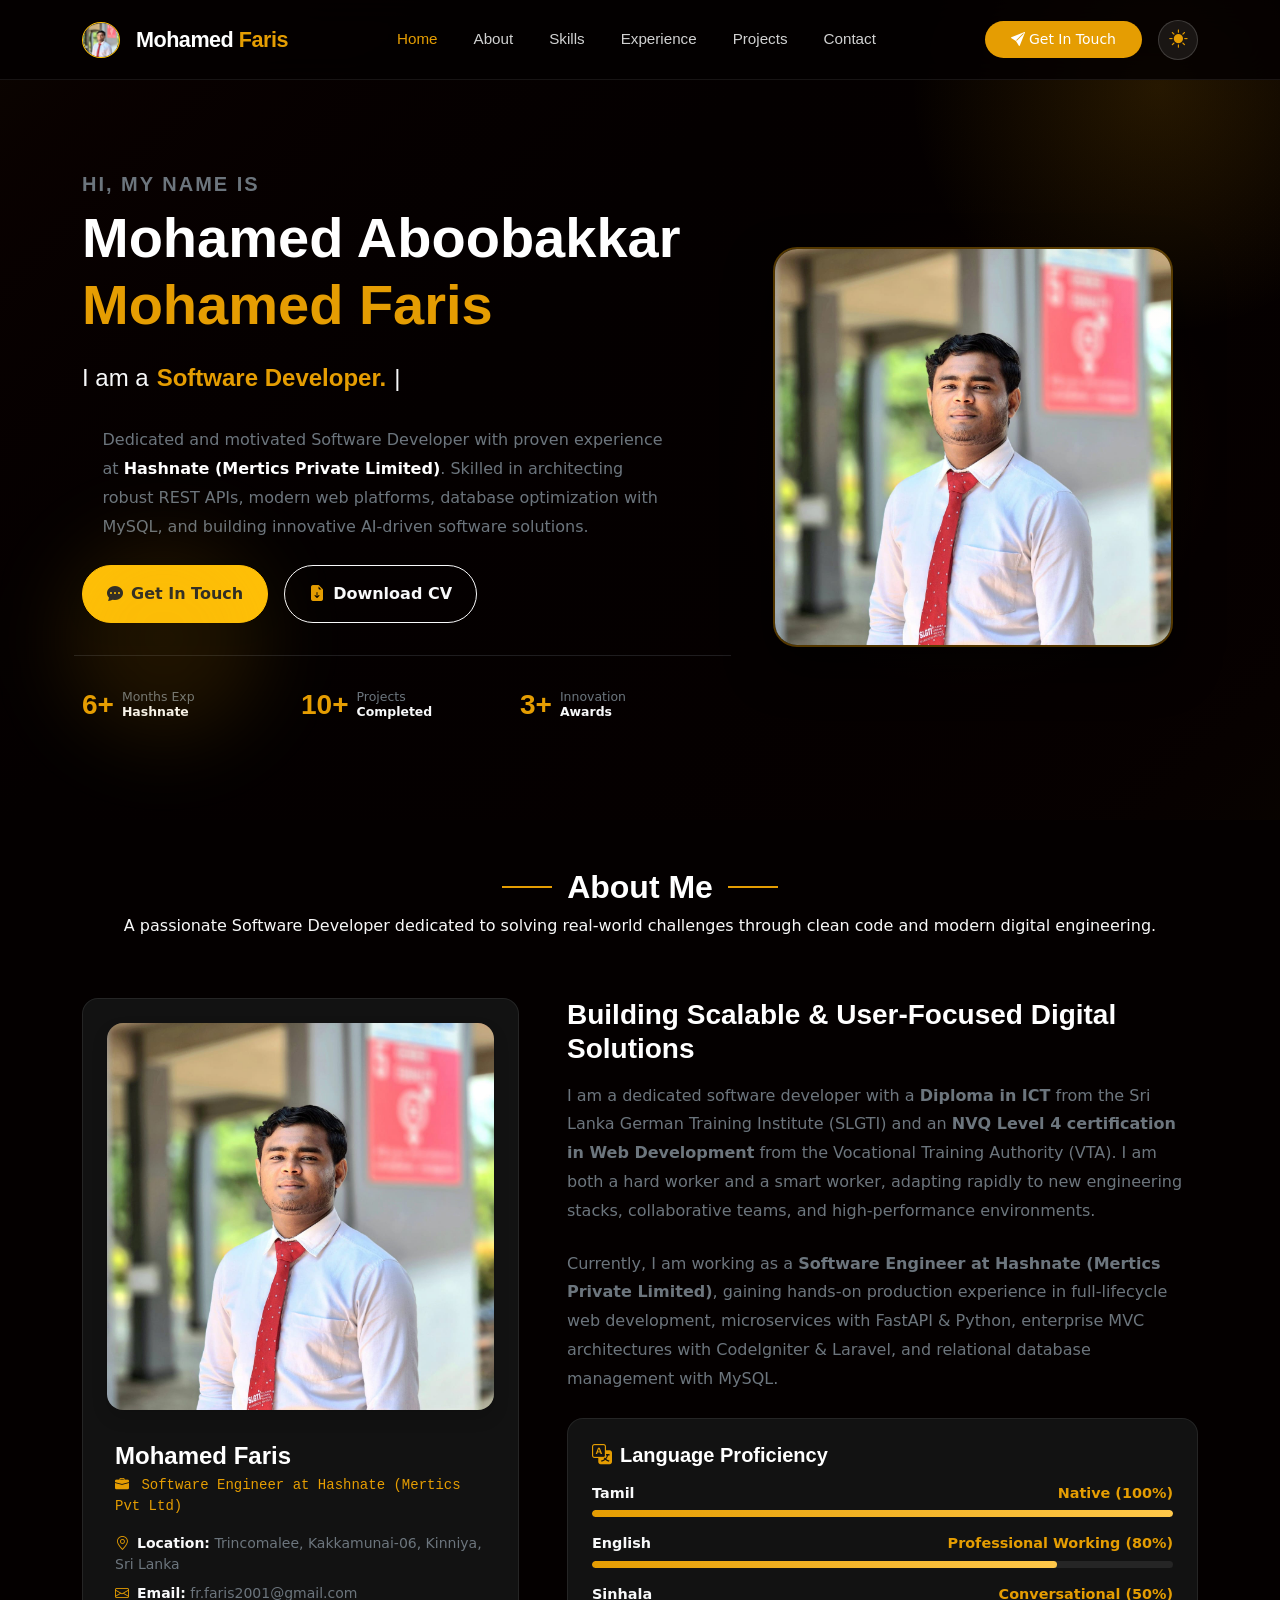
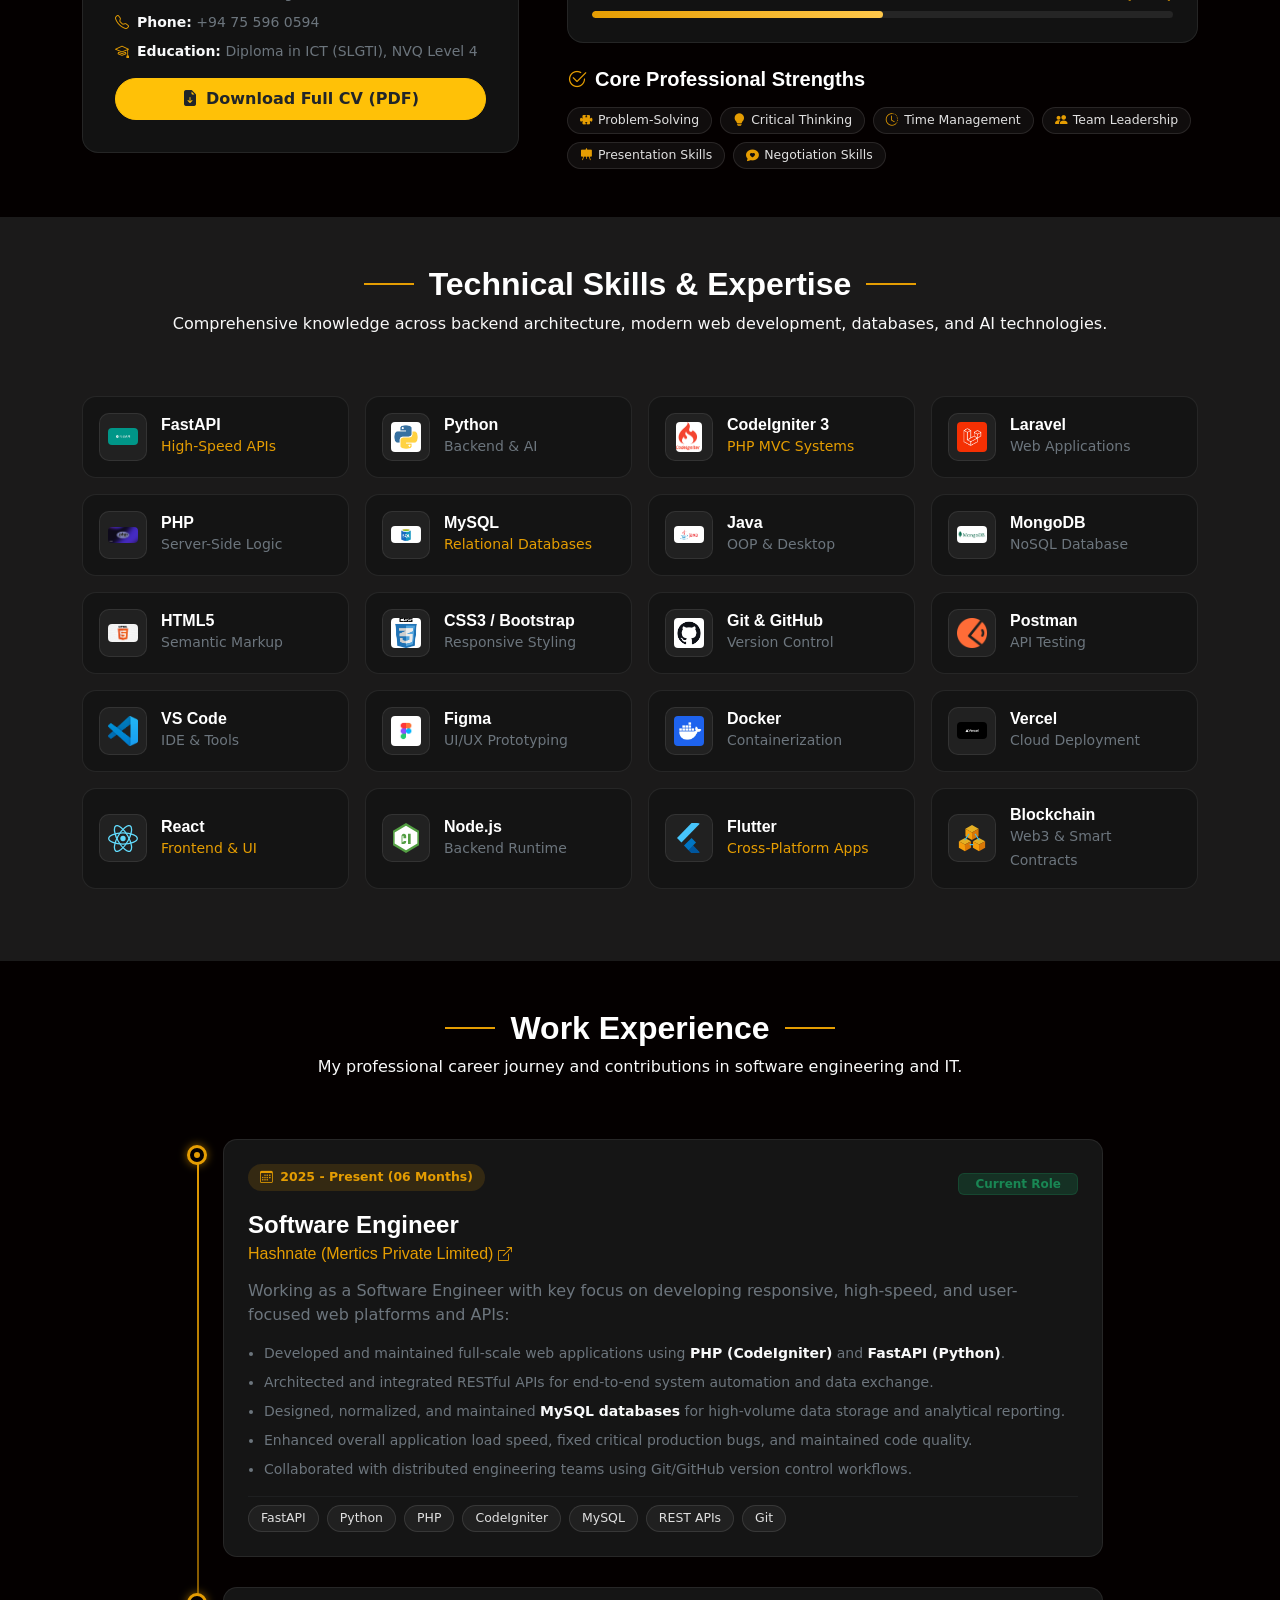
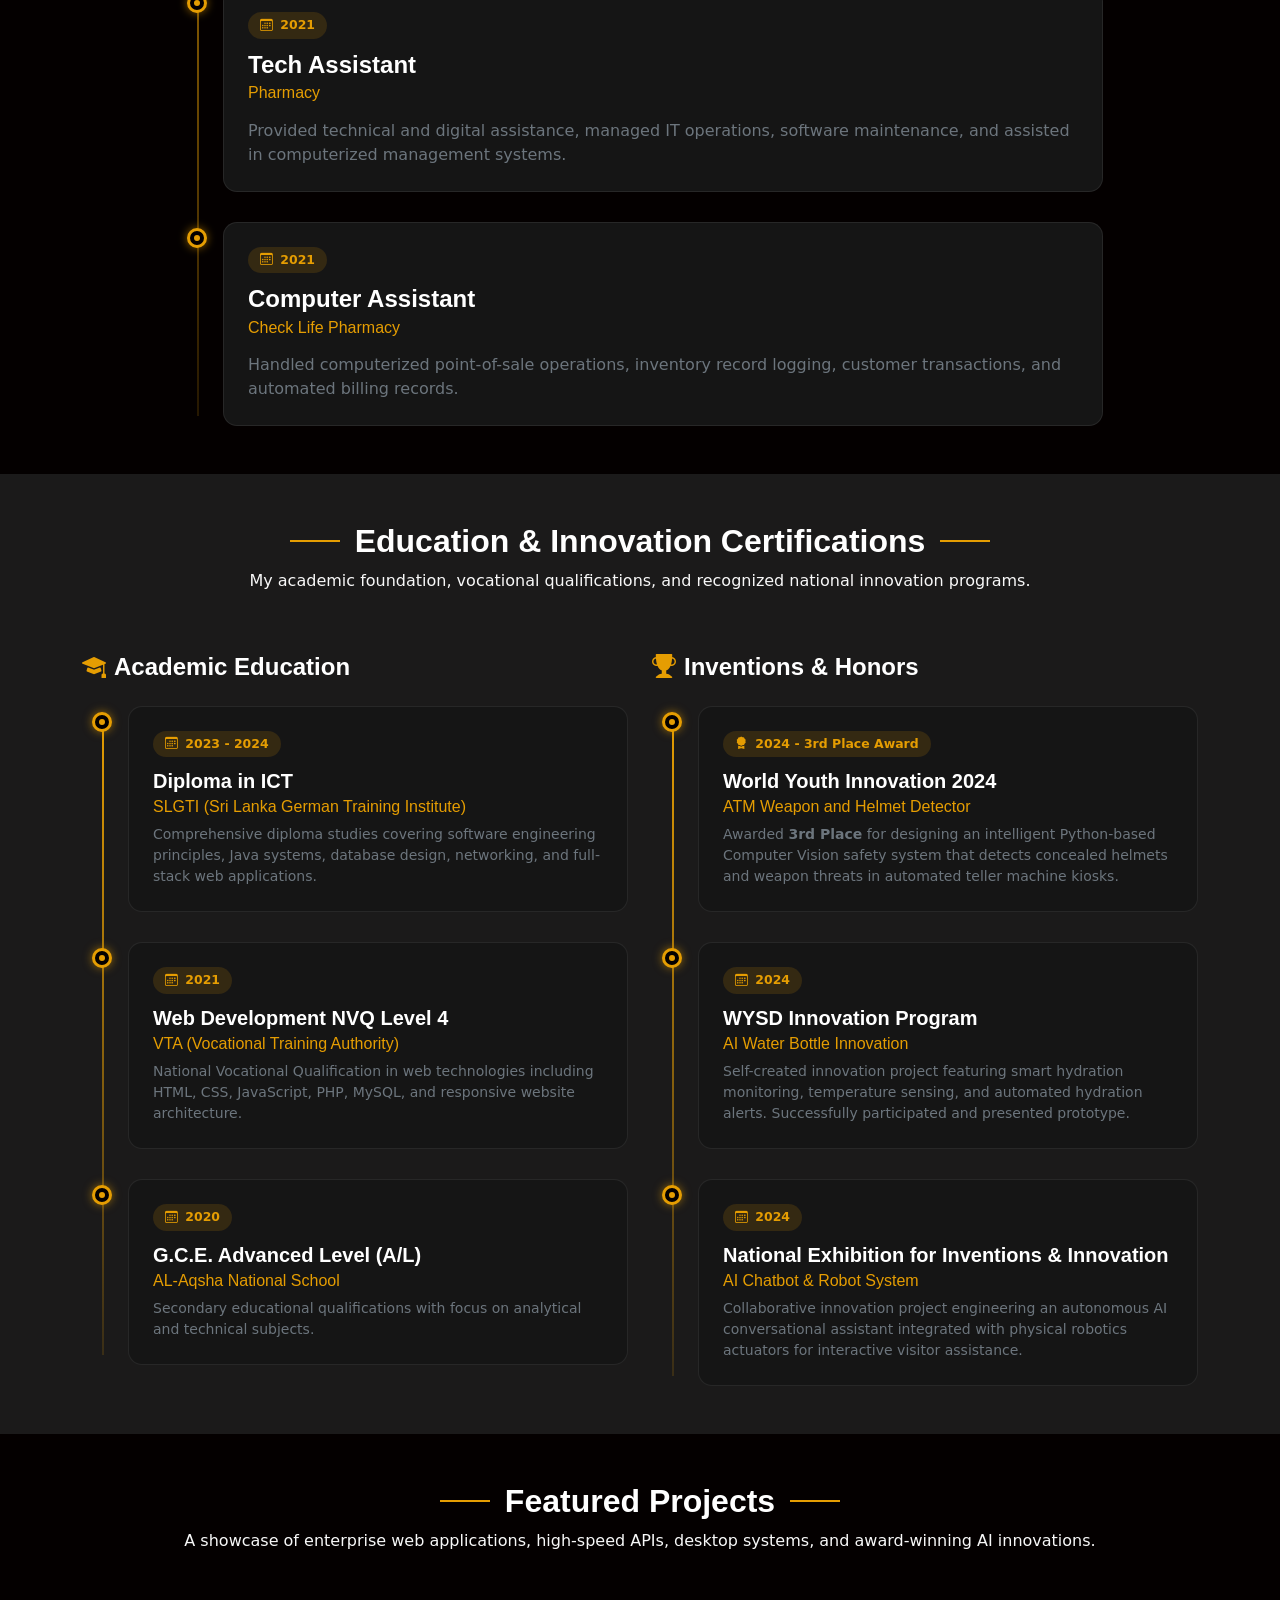
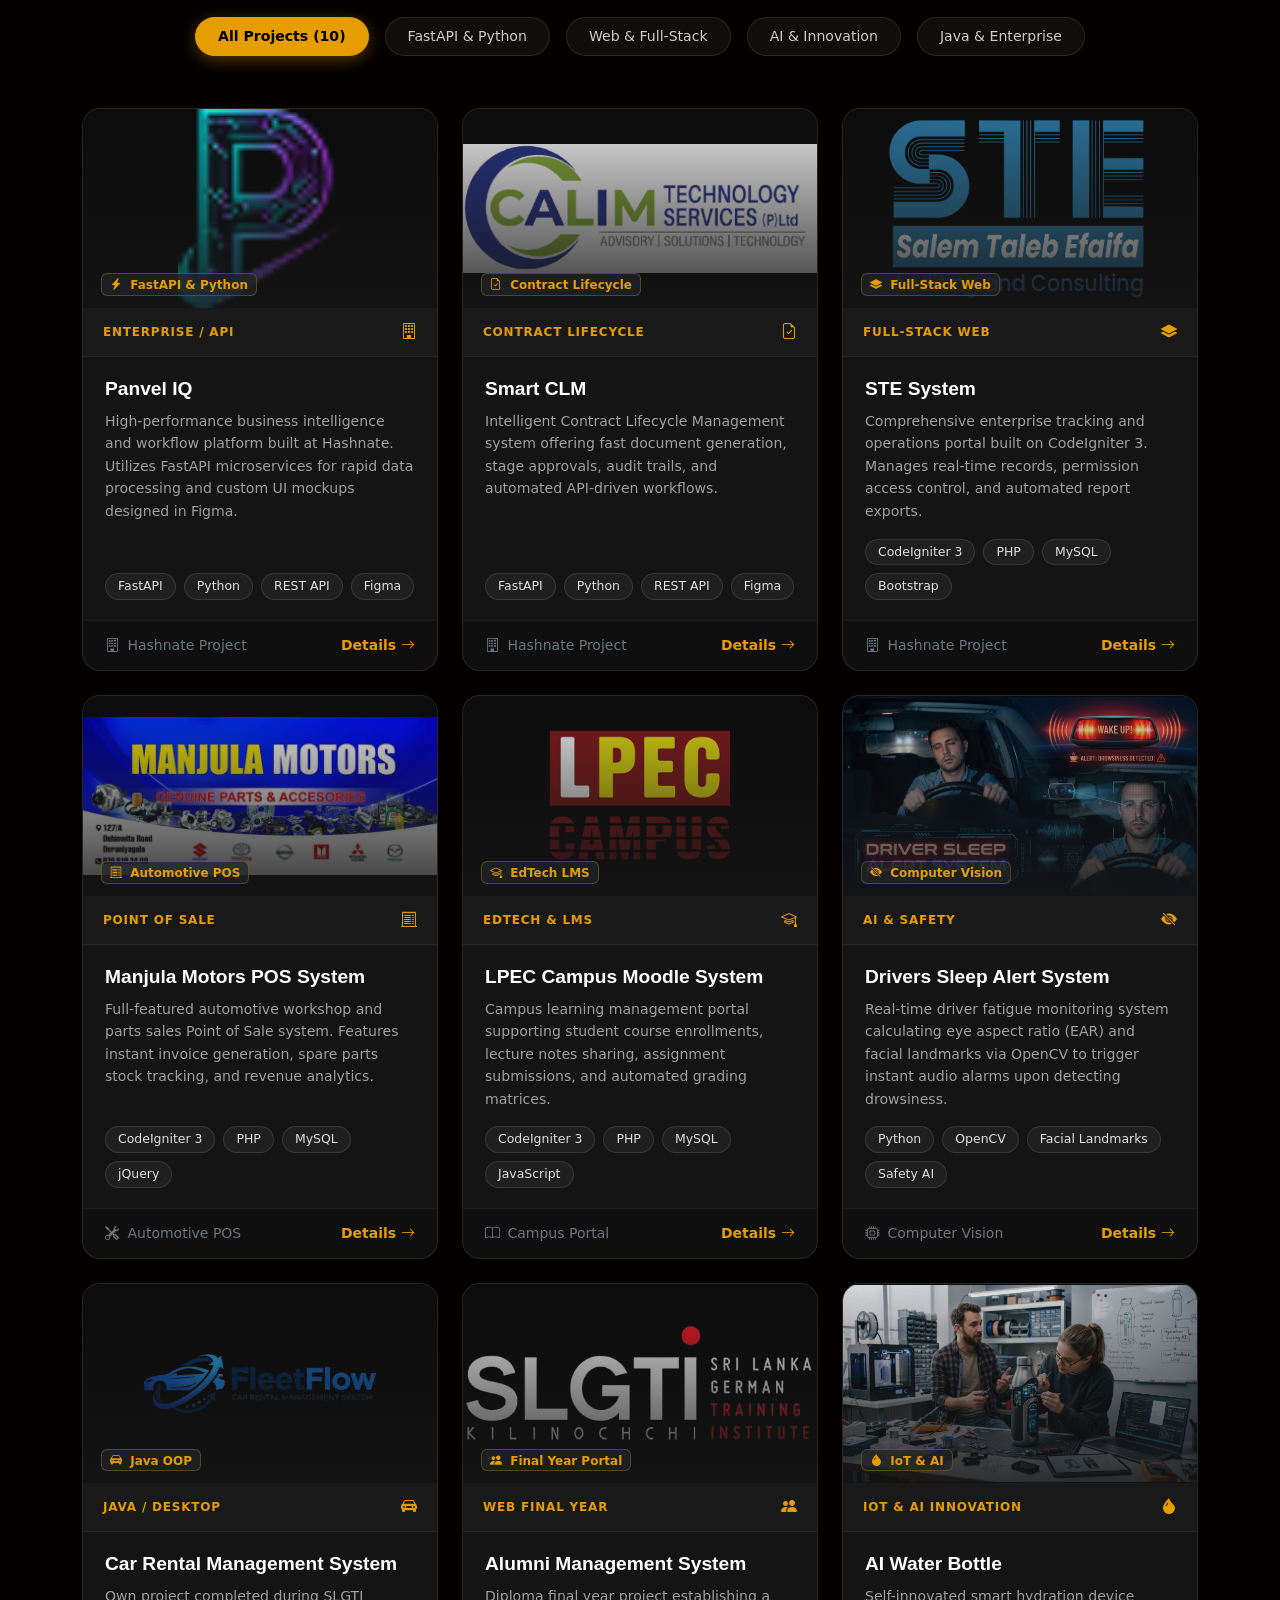
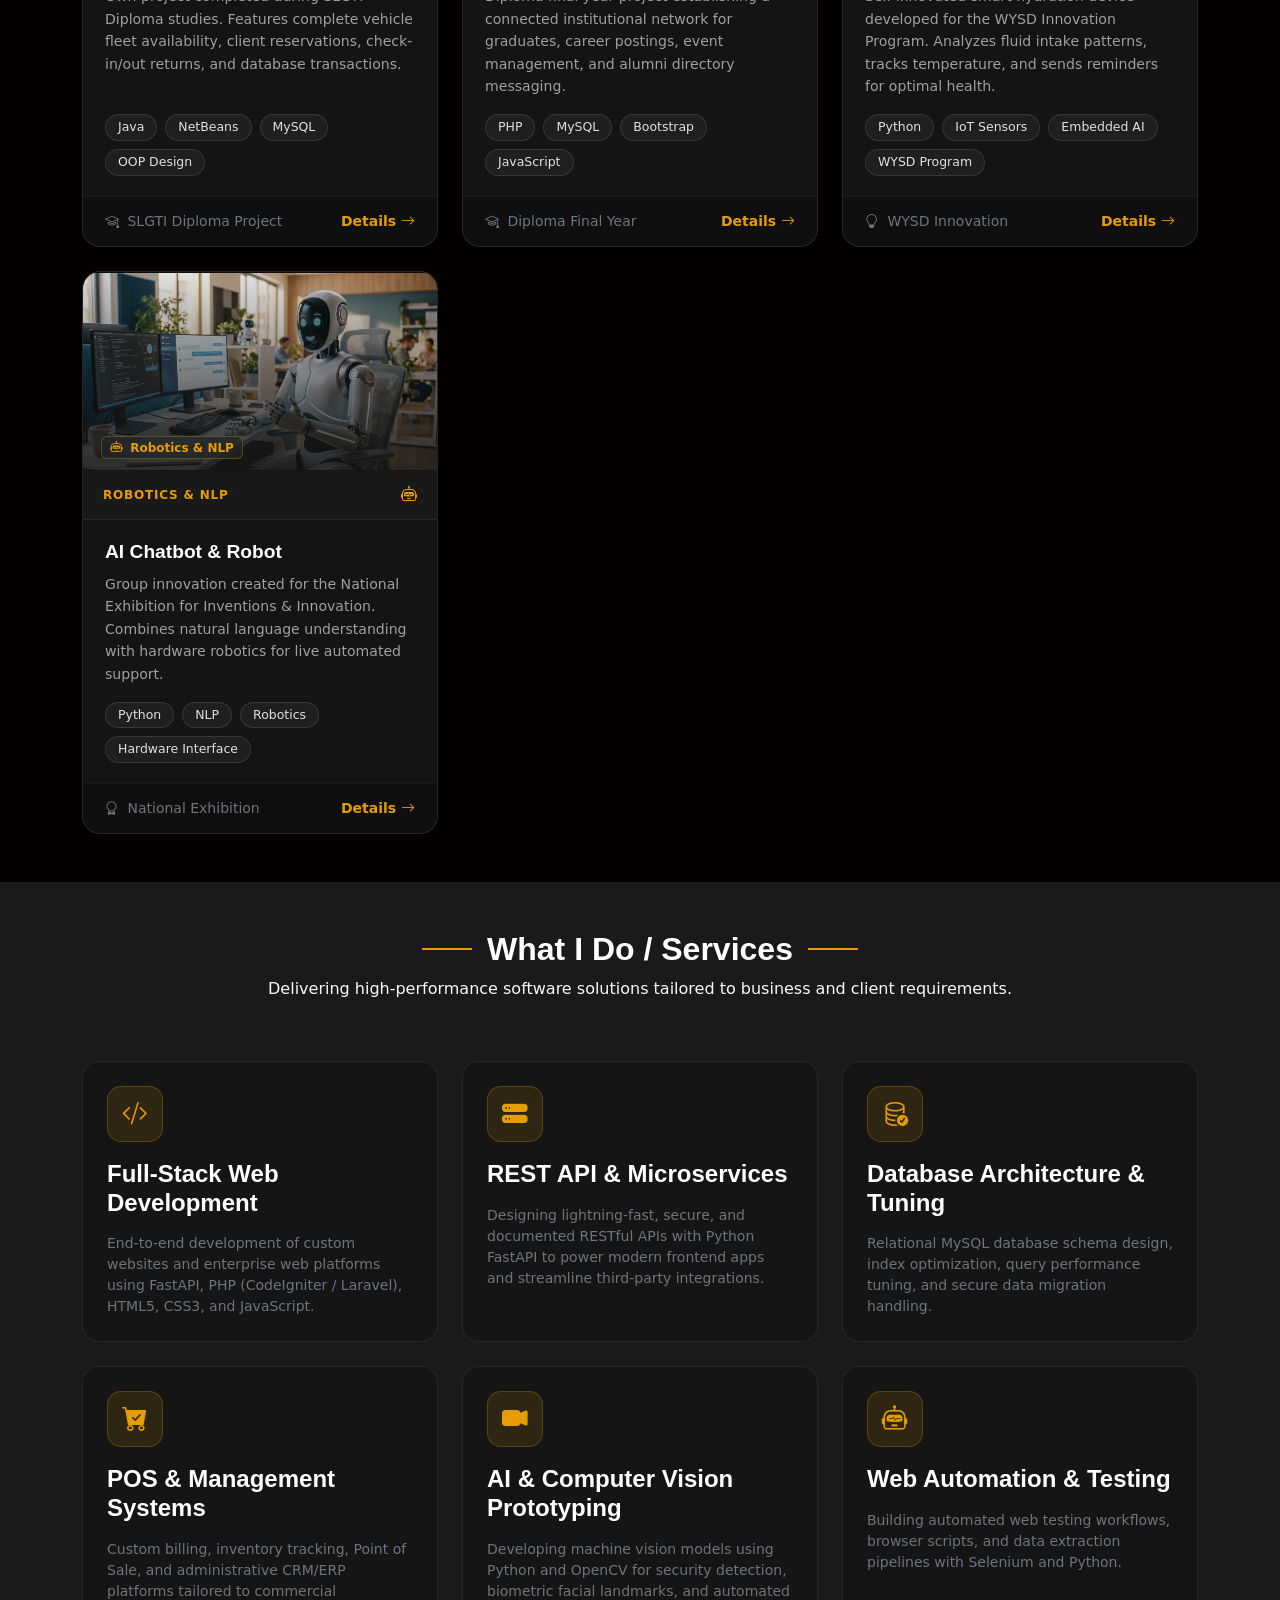
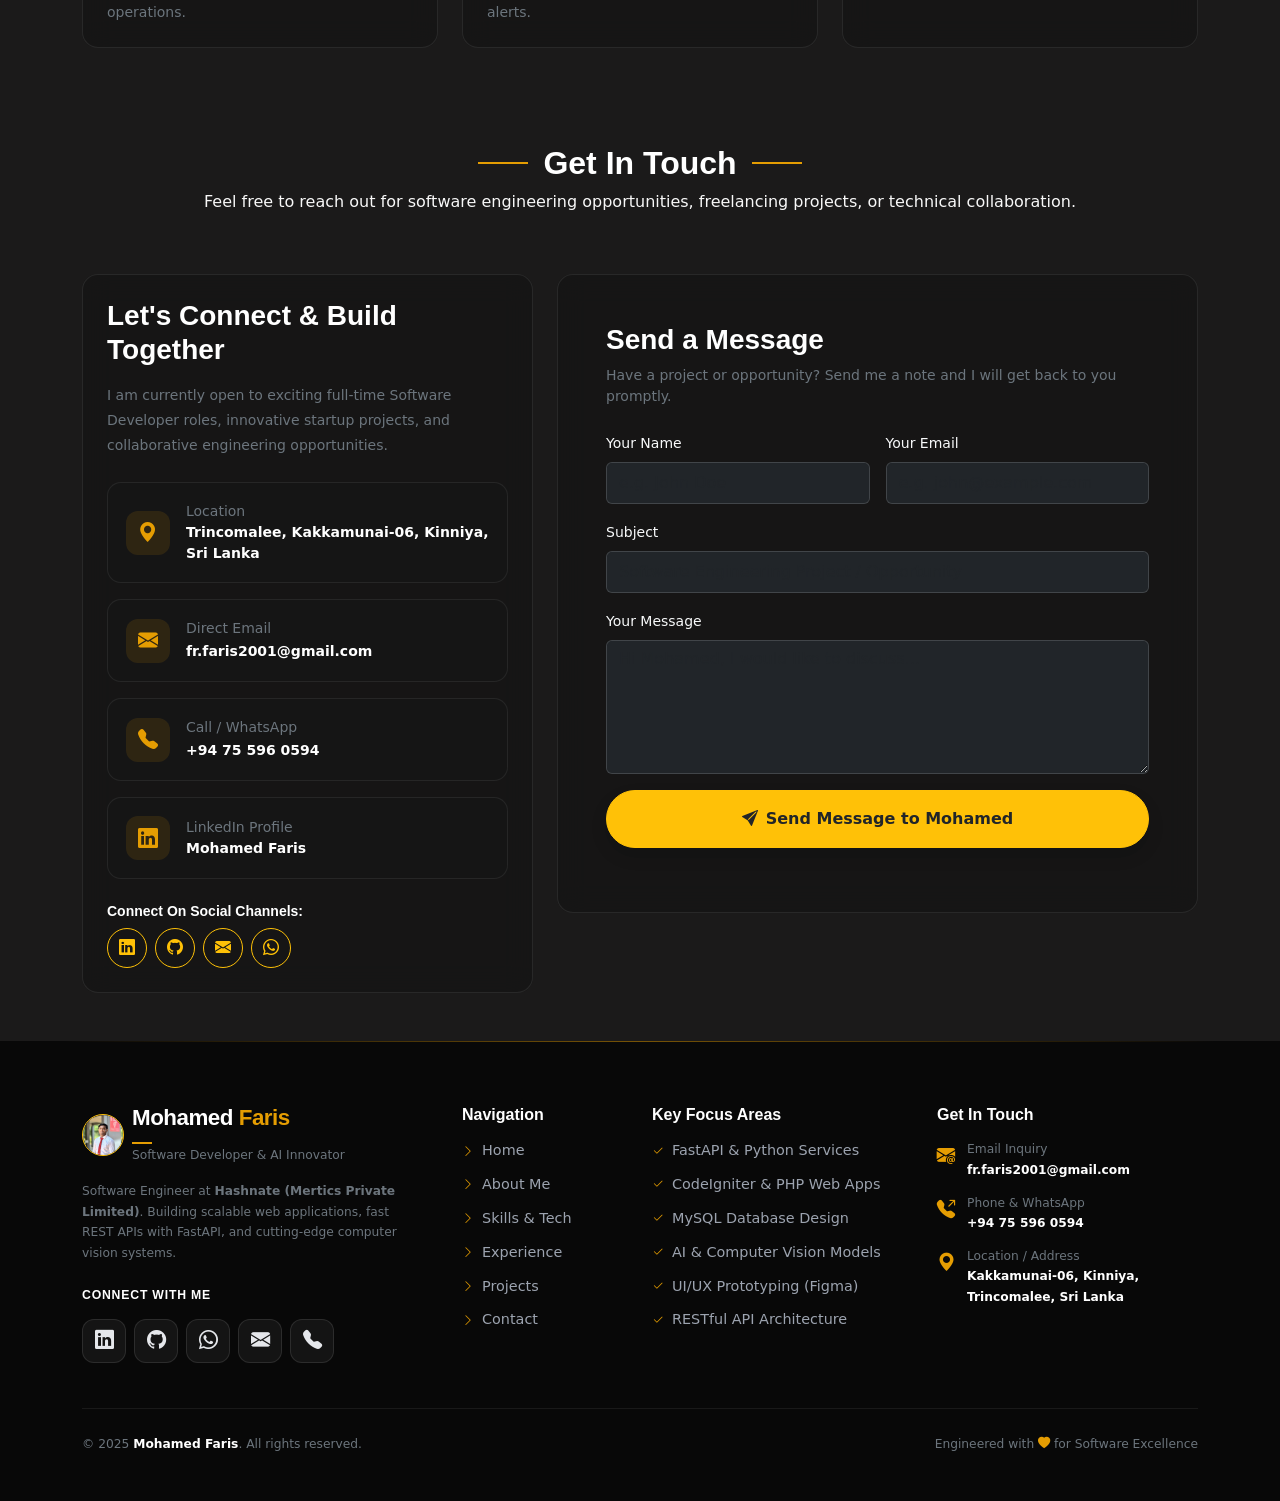
==== commit b8fb9b0c: "feat: enhance contact form with success and error messages, and include submission time" ====
--- a/index.html
+++ b/index.html
@@ -1393,6 +1393,7 @@
               <form id="portfolio-contact-form" action="https://formsubmit.co/fr.faris2001@gmail.com" method="POST">
                 <input type="hidden" name="_subject" value="New portfolio message">
                 <input type="hidden" name="_template" value="table">
+                <input type="hidden" name="Submitted time (Sri Lanka, UTC+05:30)" id="contactLocalTime">
                 <input type="text" name="_honey" tabindex="-1" autocomplete="off" aria-hidden="true"
                   style="display:none">
                 <div class="row g-3">
@@ -1429,6 +1430,15 @@
                       <i class="bi bi-send-fill"></i>
                       <span>Send Message to Mohamed</span>
                     </button>
+                  </div>
+                  <div class="col-12">
+                    <div id="contact-success" class="alert alert-success d-none mb-0" role="status">
+                      Thank you! Your message was sent successfully.
+                    </div>
+                    <div id="contact-error" class="alert alert-danger d-none mb-0" role="alert">
+                      Sorry, your message could not be sent. Please try again or email me directly at
+                      <a href="mailto:fr.faris2001@gmail.com">fr.faris2001@gmail.com</a>.
+                    </div>
                   </div>
                 </div>
               </form>
@@ -1600,6 +1610,61 @@
         });
       });
 
+      const contactForm = document.getElementById('portfolio-contact-form');
+      if (contactForm) {
+        const submitButton = contactForm.querySelector('button[type="submit"]');
+        const submitButtonLabel = submitButton.querySelector('span');
+        const successMessage = document.getElementById('contact-success');
+        const errorMessage = document.getElementById('contact-error');
+        let successTimer;
+
+        contactForm.addEventListener('submit', async function (event) {
+          event.preventDefault();
+          successMessage.classList.add('d-none');
+          errorMessage.classList.add('d-none');
+          window.clearTimeout(successTimer);
+
+          const localTime = new Intl.DateTimeFormat('en-GB', {
+            timeZone: 'Asia/Colombo',
+            year: 'numeric',
+            month: 'short',
+            day: '2-digit',
+            hour: '2-digit',
+            minute: '2-digit',
+            hour12: true
+          }).format(new Date());
+          document.getElementById('contactLocalTime').value = `${localTime} (Sri Lanka Time, UTC+05:30)`;
+
+          submitButton.disabled = true;
+          submitButtonLabel.textContent = 'Sending...';
+
+          try {
+            const response = await fetch('https://formsubmit.co/ajax/fr.faris2001@gmail.com', {
+              method: 'POST',
+              headers: {
+                'Content-Type': 'application/json',
+                'Accept': 'application/json'
+              },
+              body: JSON.stringify(Object.fromEntries(new FormData(contactForm)))
+            });
+            const result = await response.json();
+
+            if (!response.ok || (result.success !== true && result.success !== 'true')) {
+              throw new Error(result.message || 'Form submission failed.');
+            }
+
+            contactForm.reset();
+            successMessage.classList.remove('d-none');
+            successTimer = window.setTimeout(() => successMessage.classList.add('d-none'), 5000);
+          } catch (error) {
+            errorMessage.classList.remove('d-none');
+          } finally {
+            submitButton.disabled = false;
+            submitButtonLabel.textContent = 'Send Message to Mohamed';
+          }
+        });
+      }
+
     });
   </script>
 
